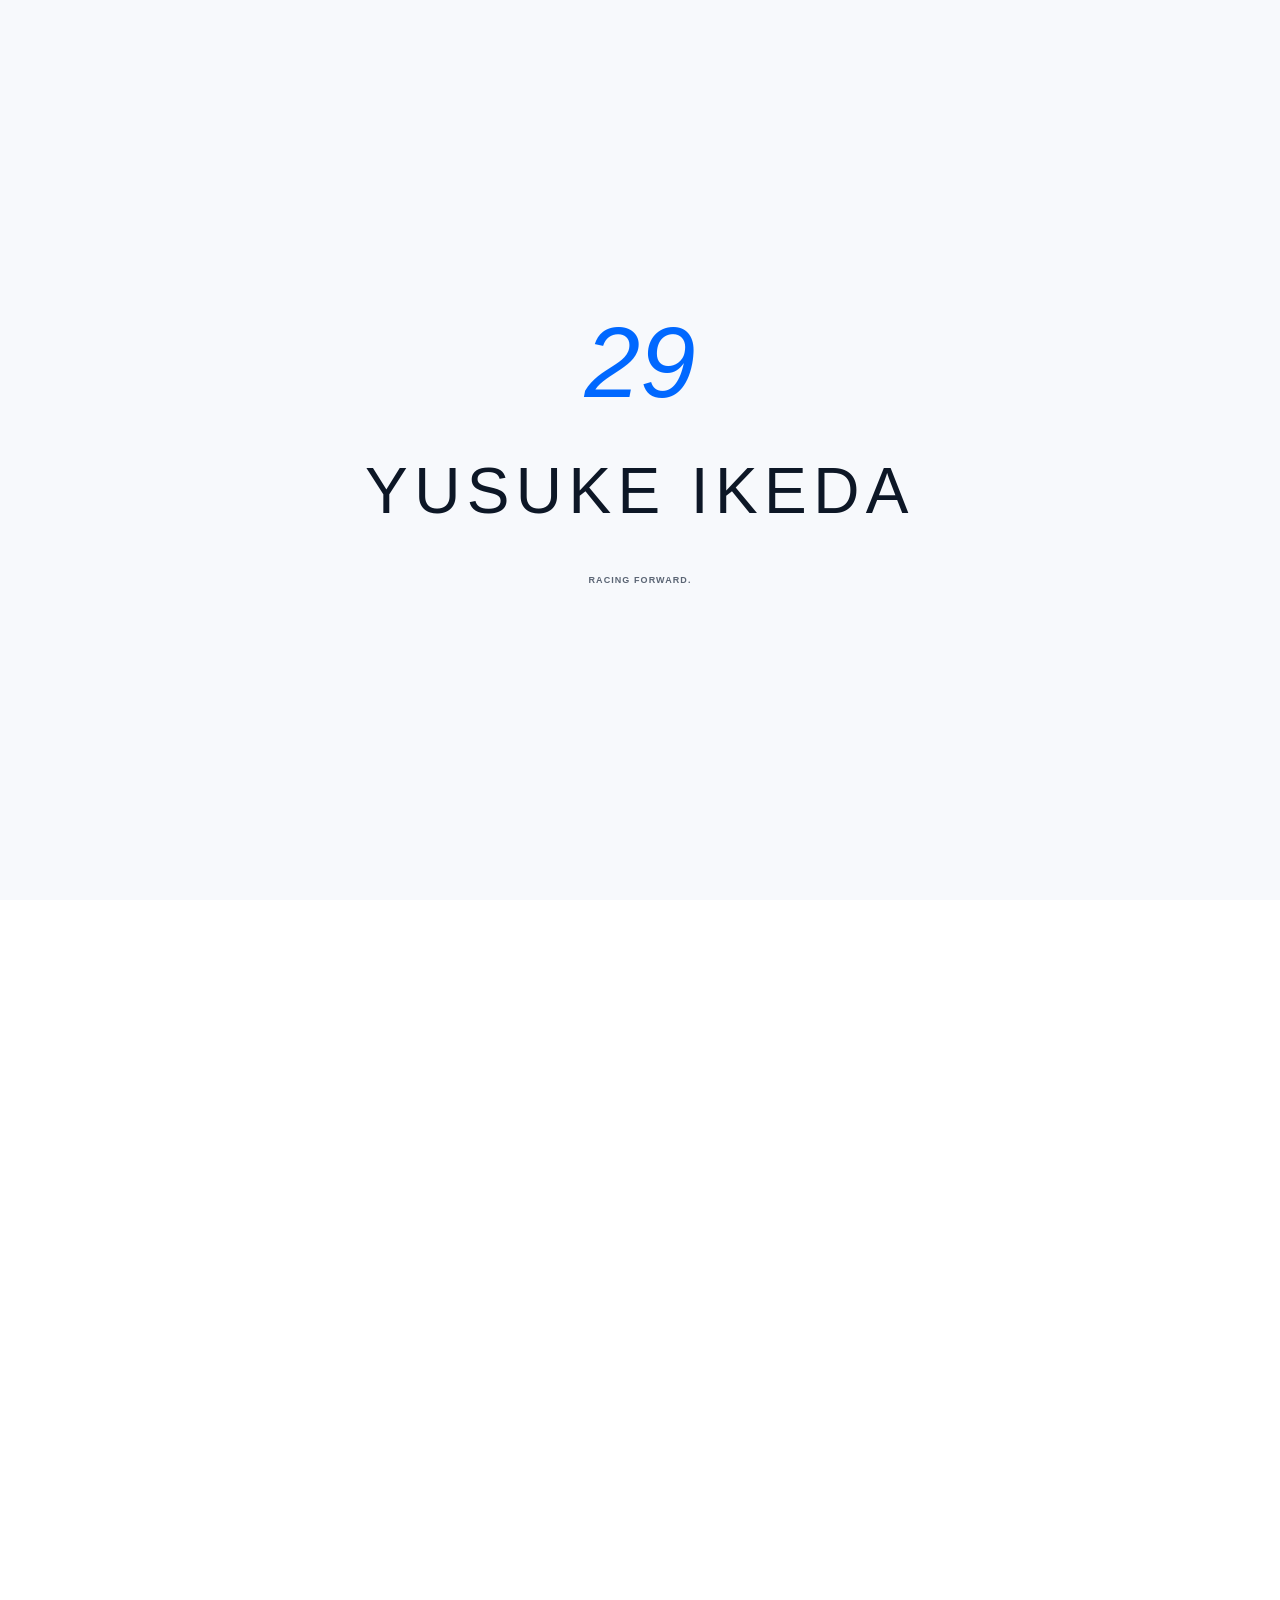
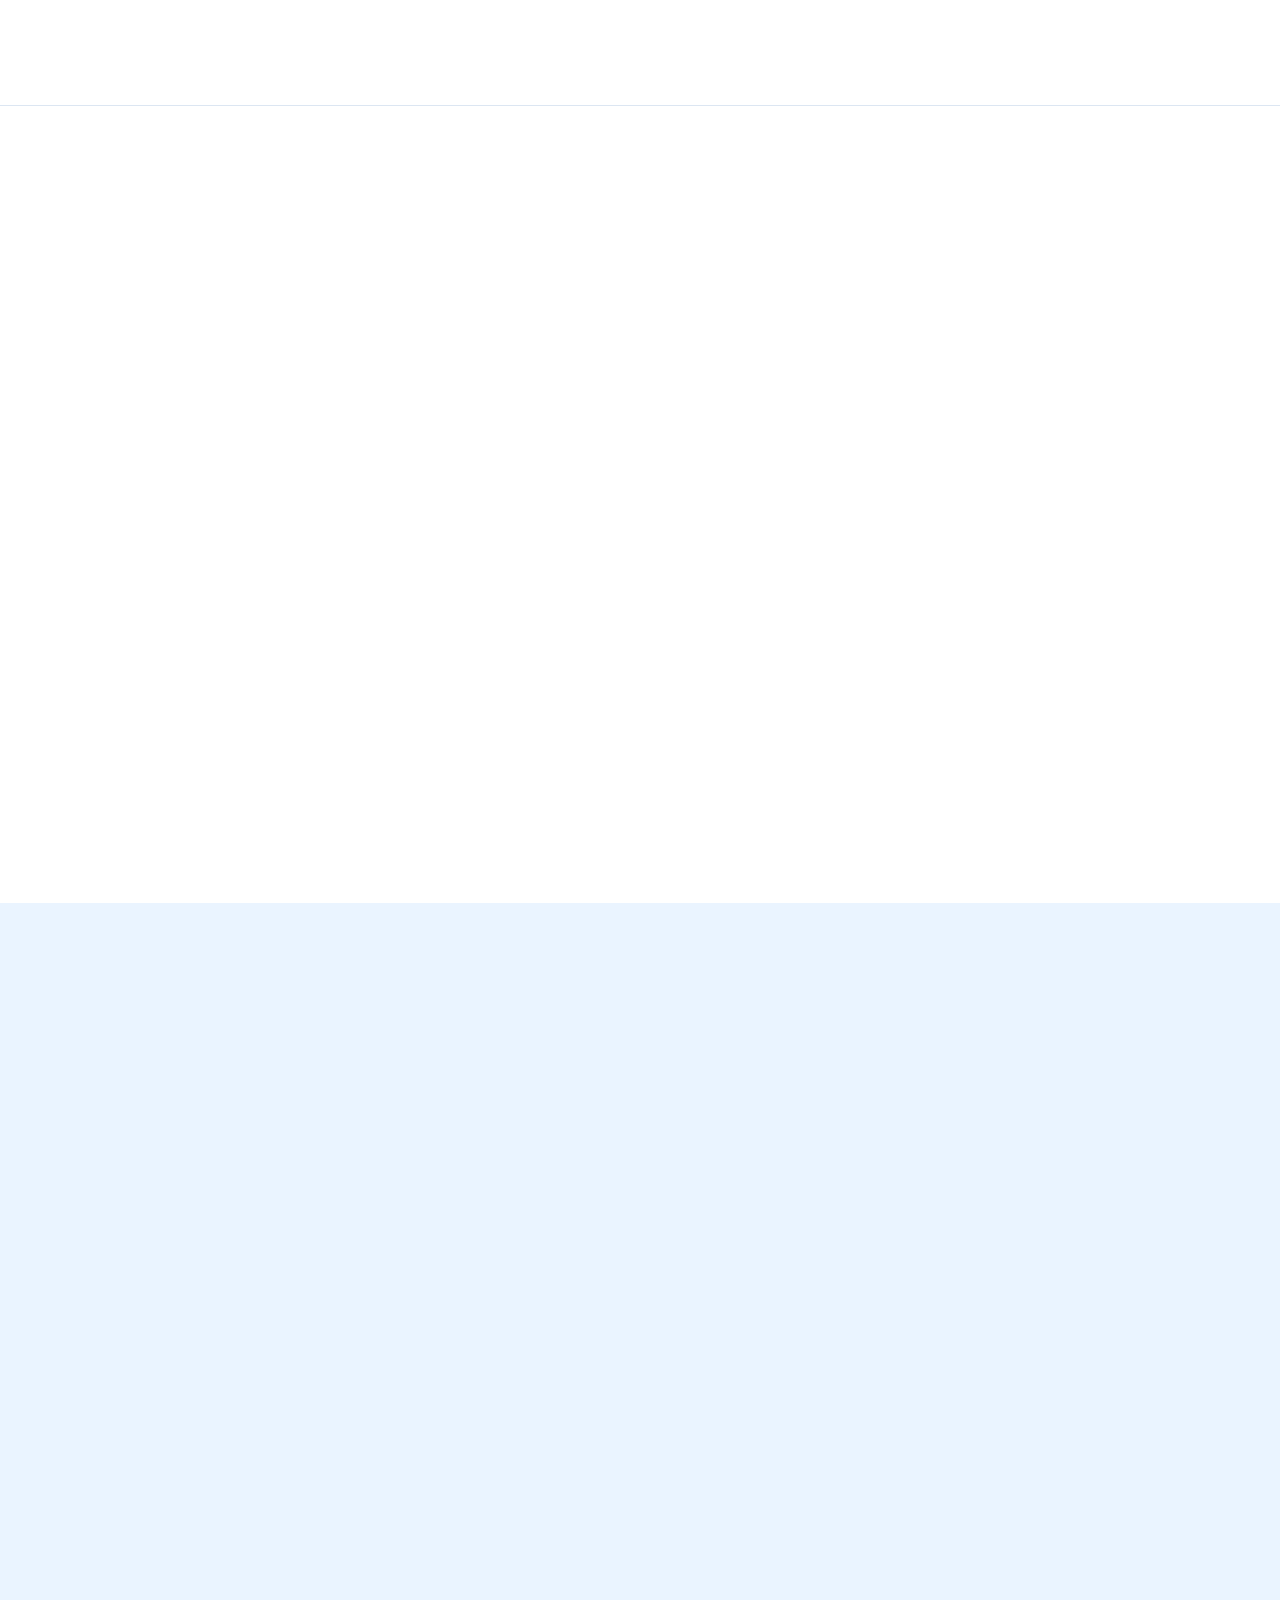
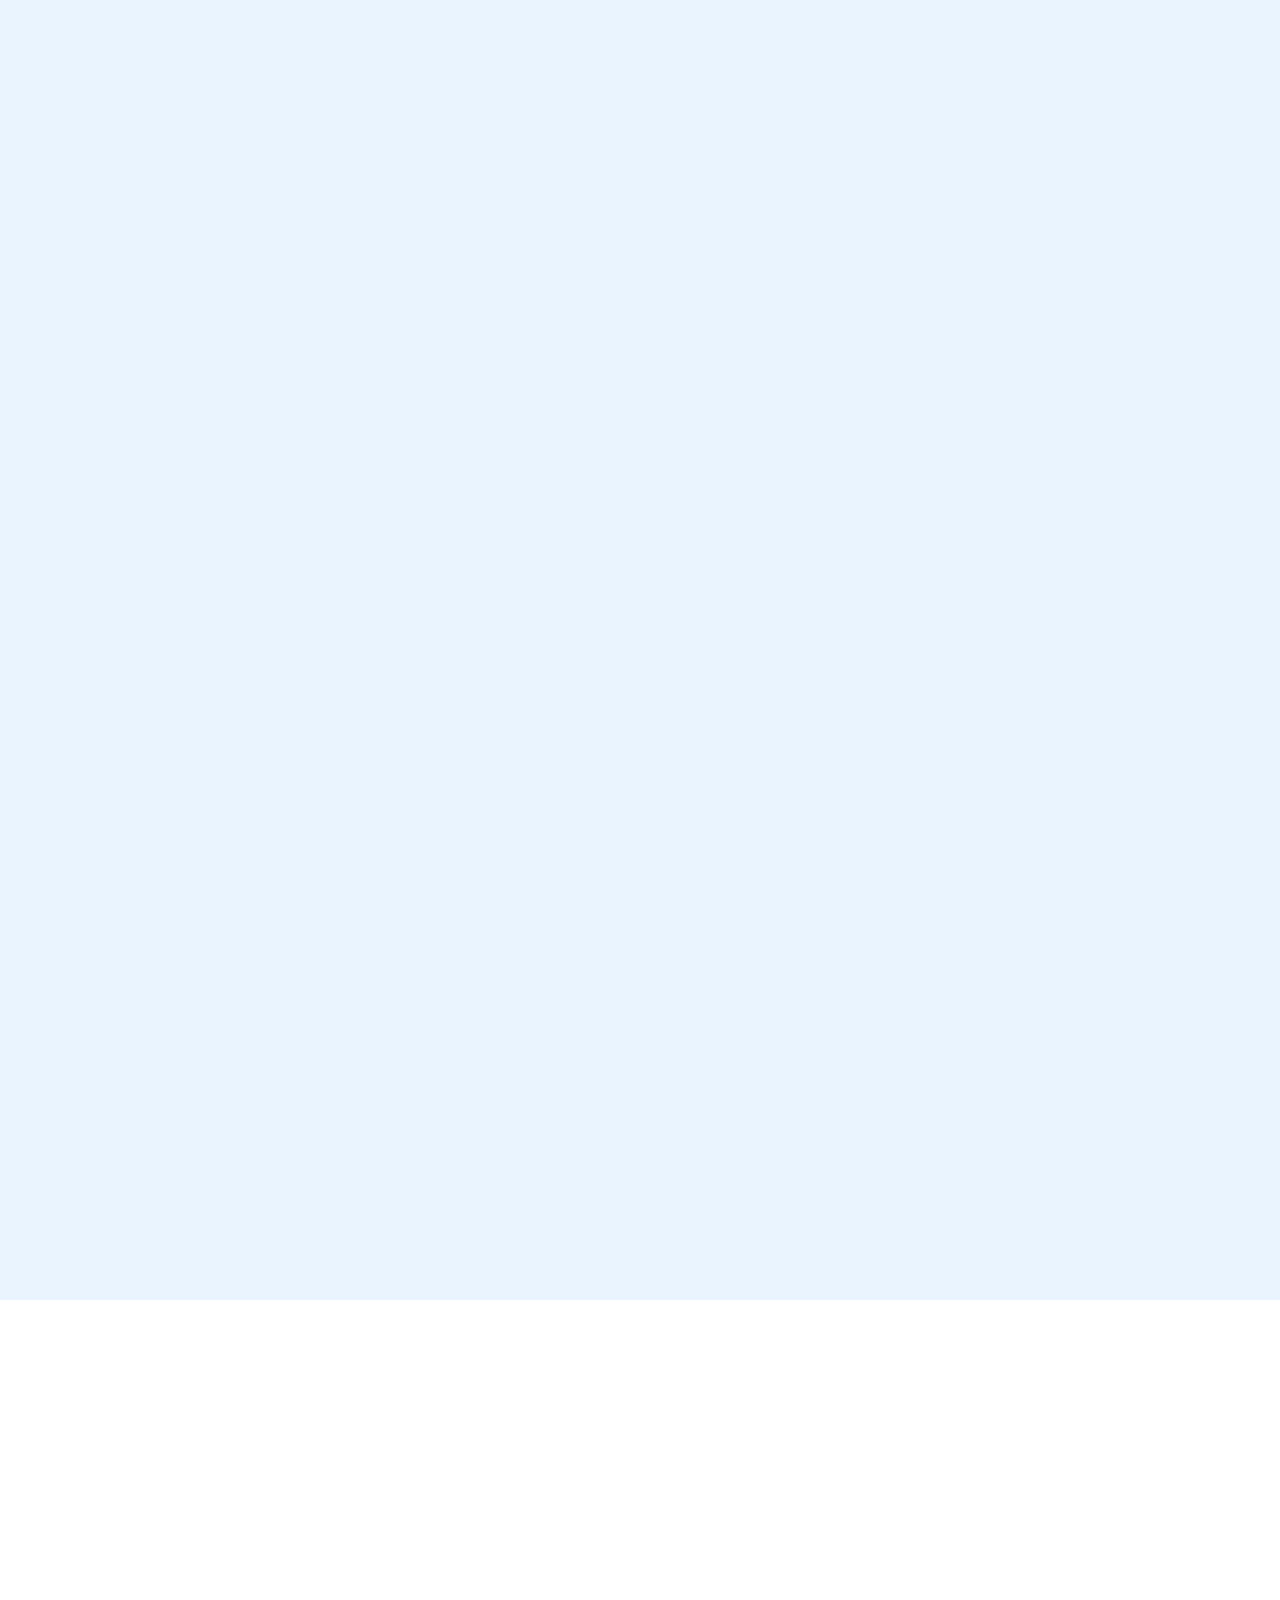
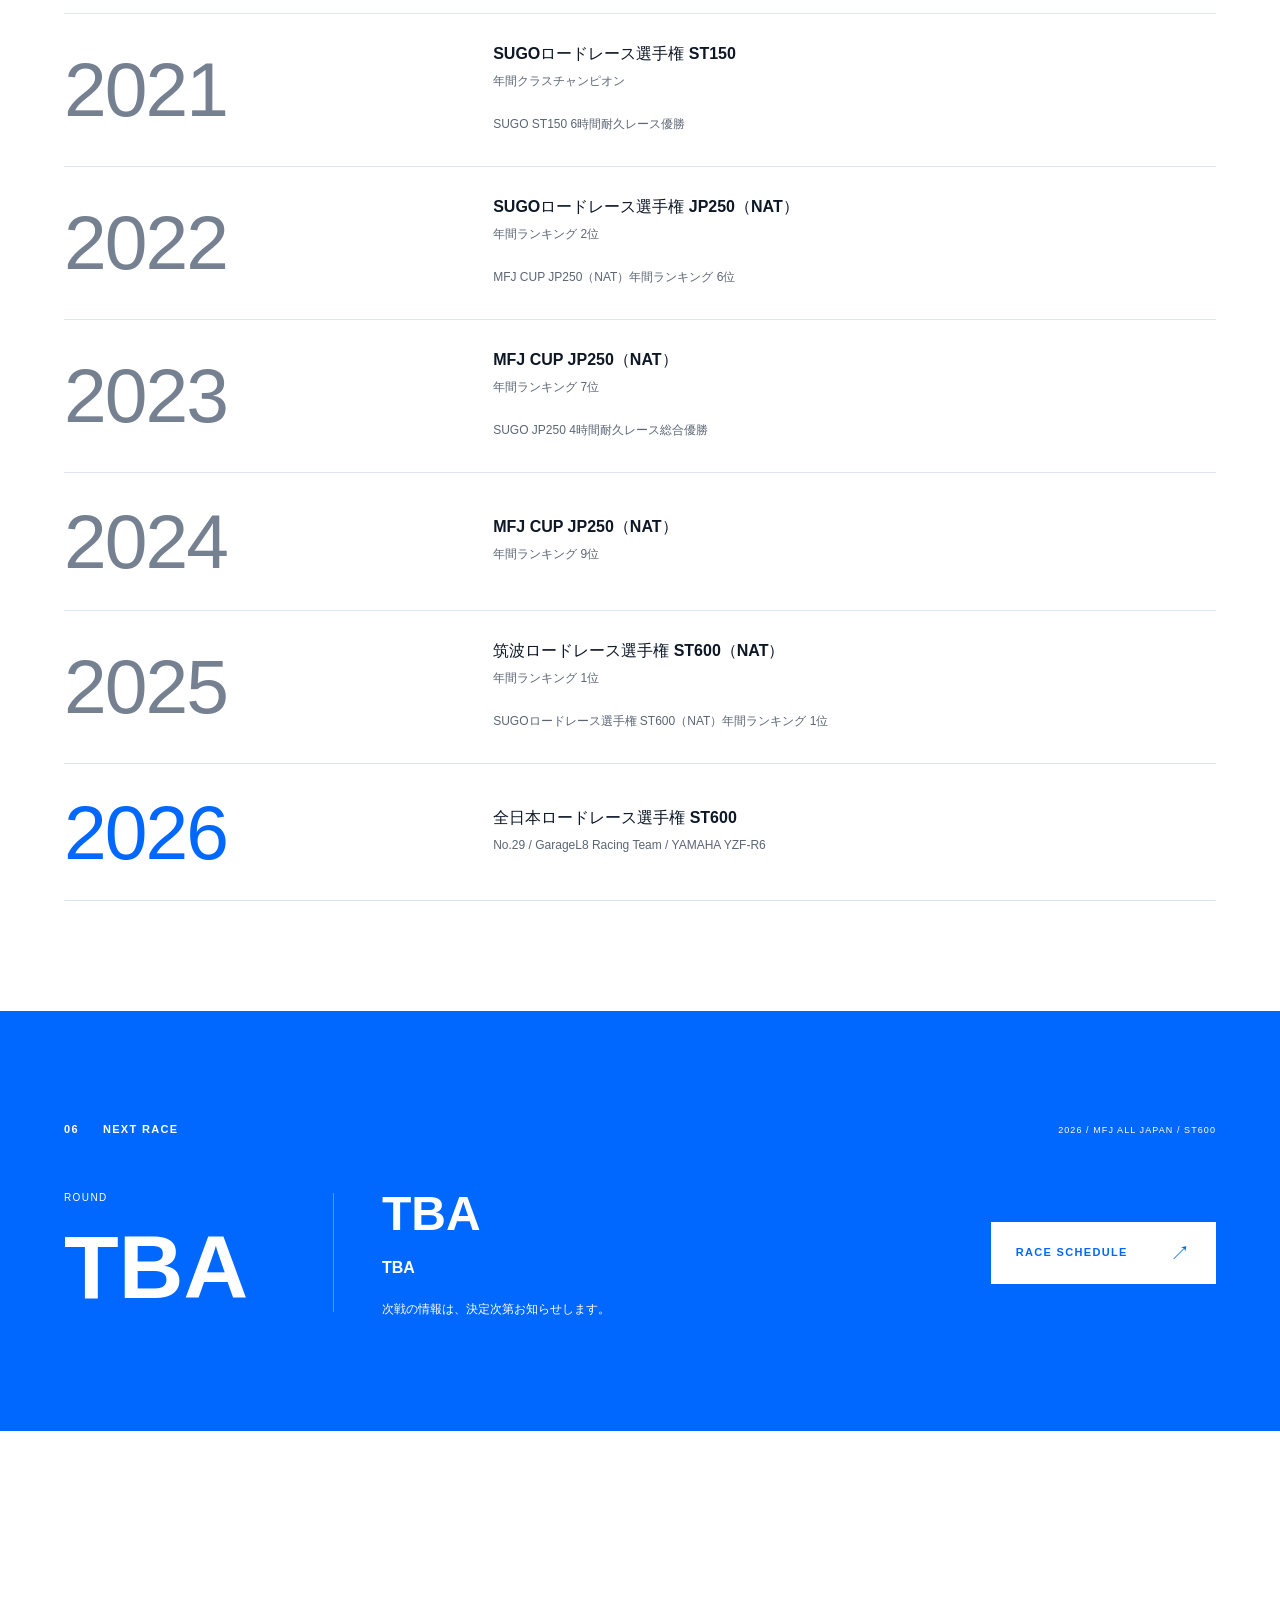
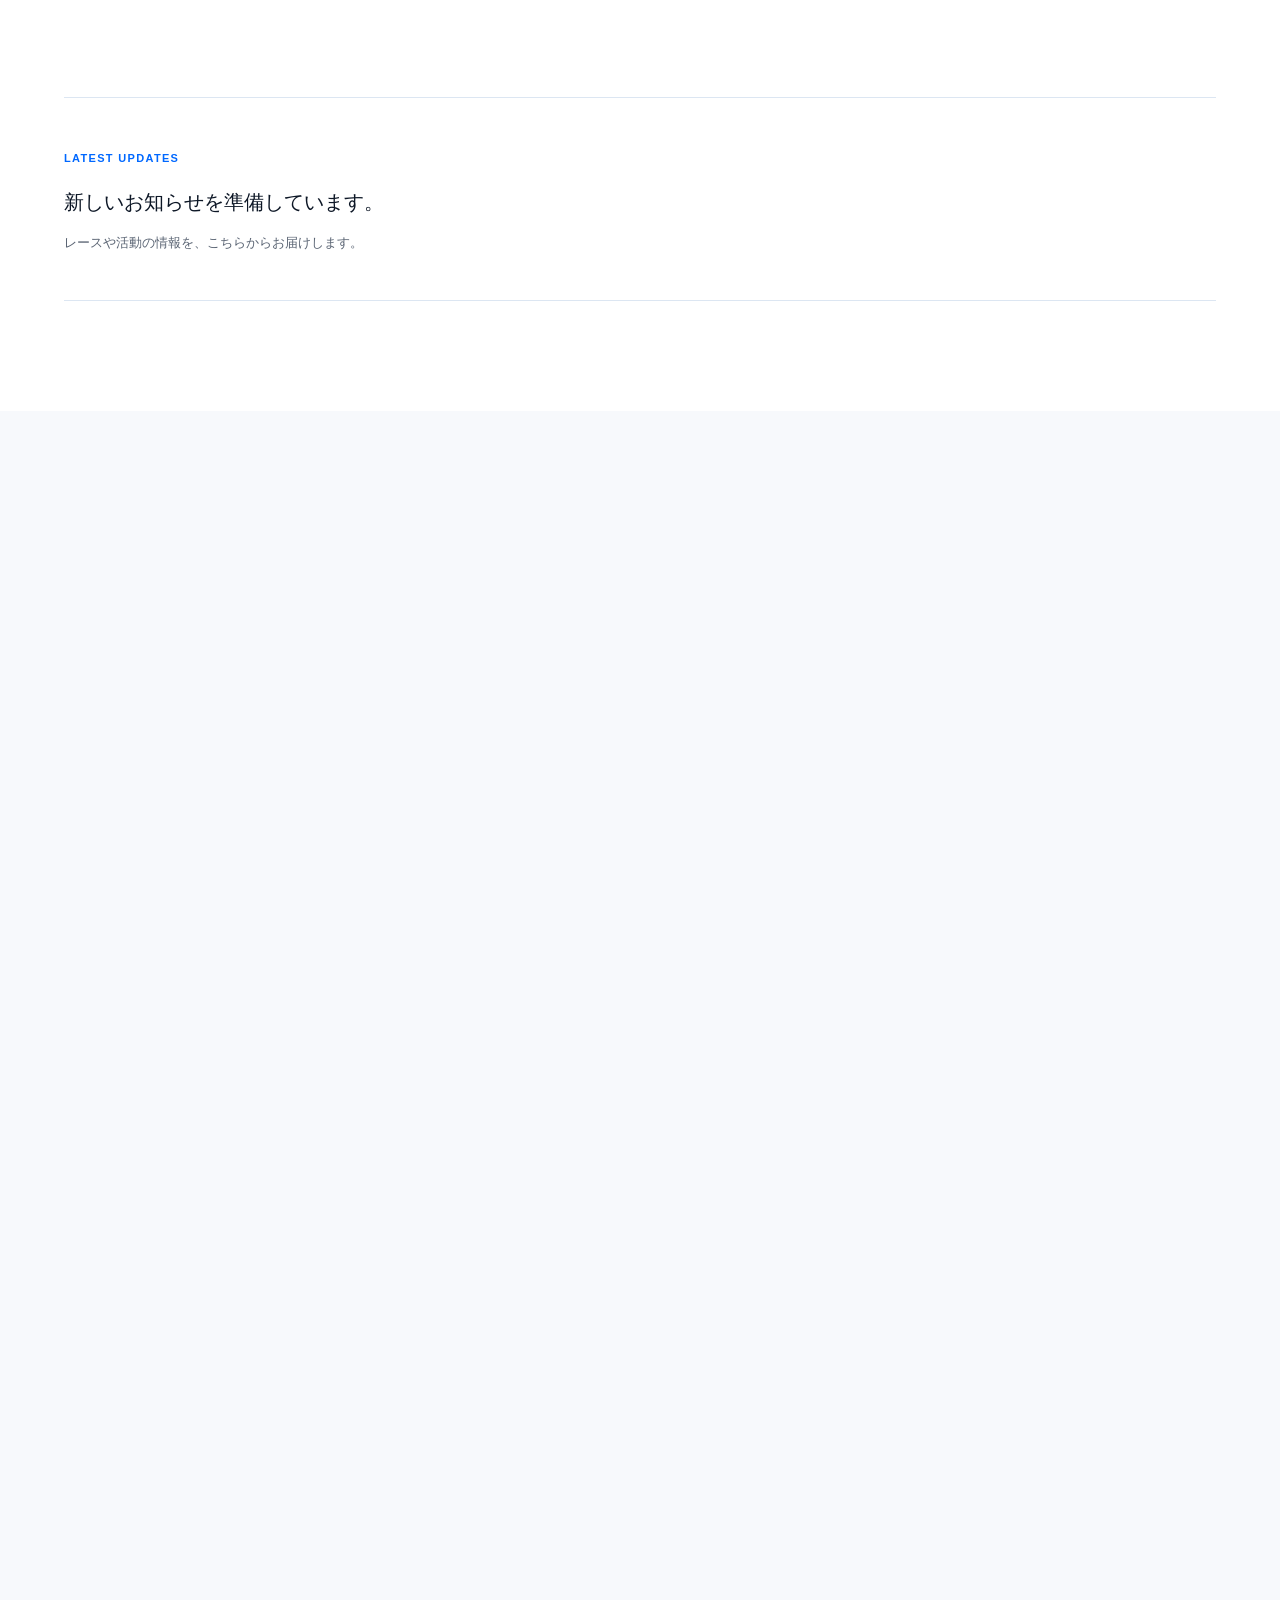
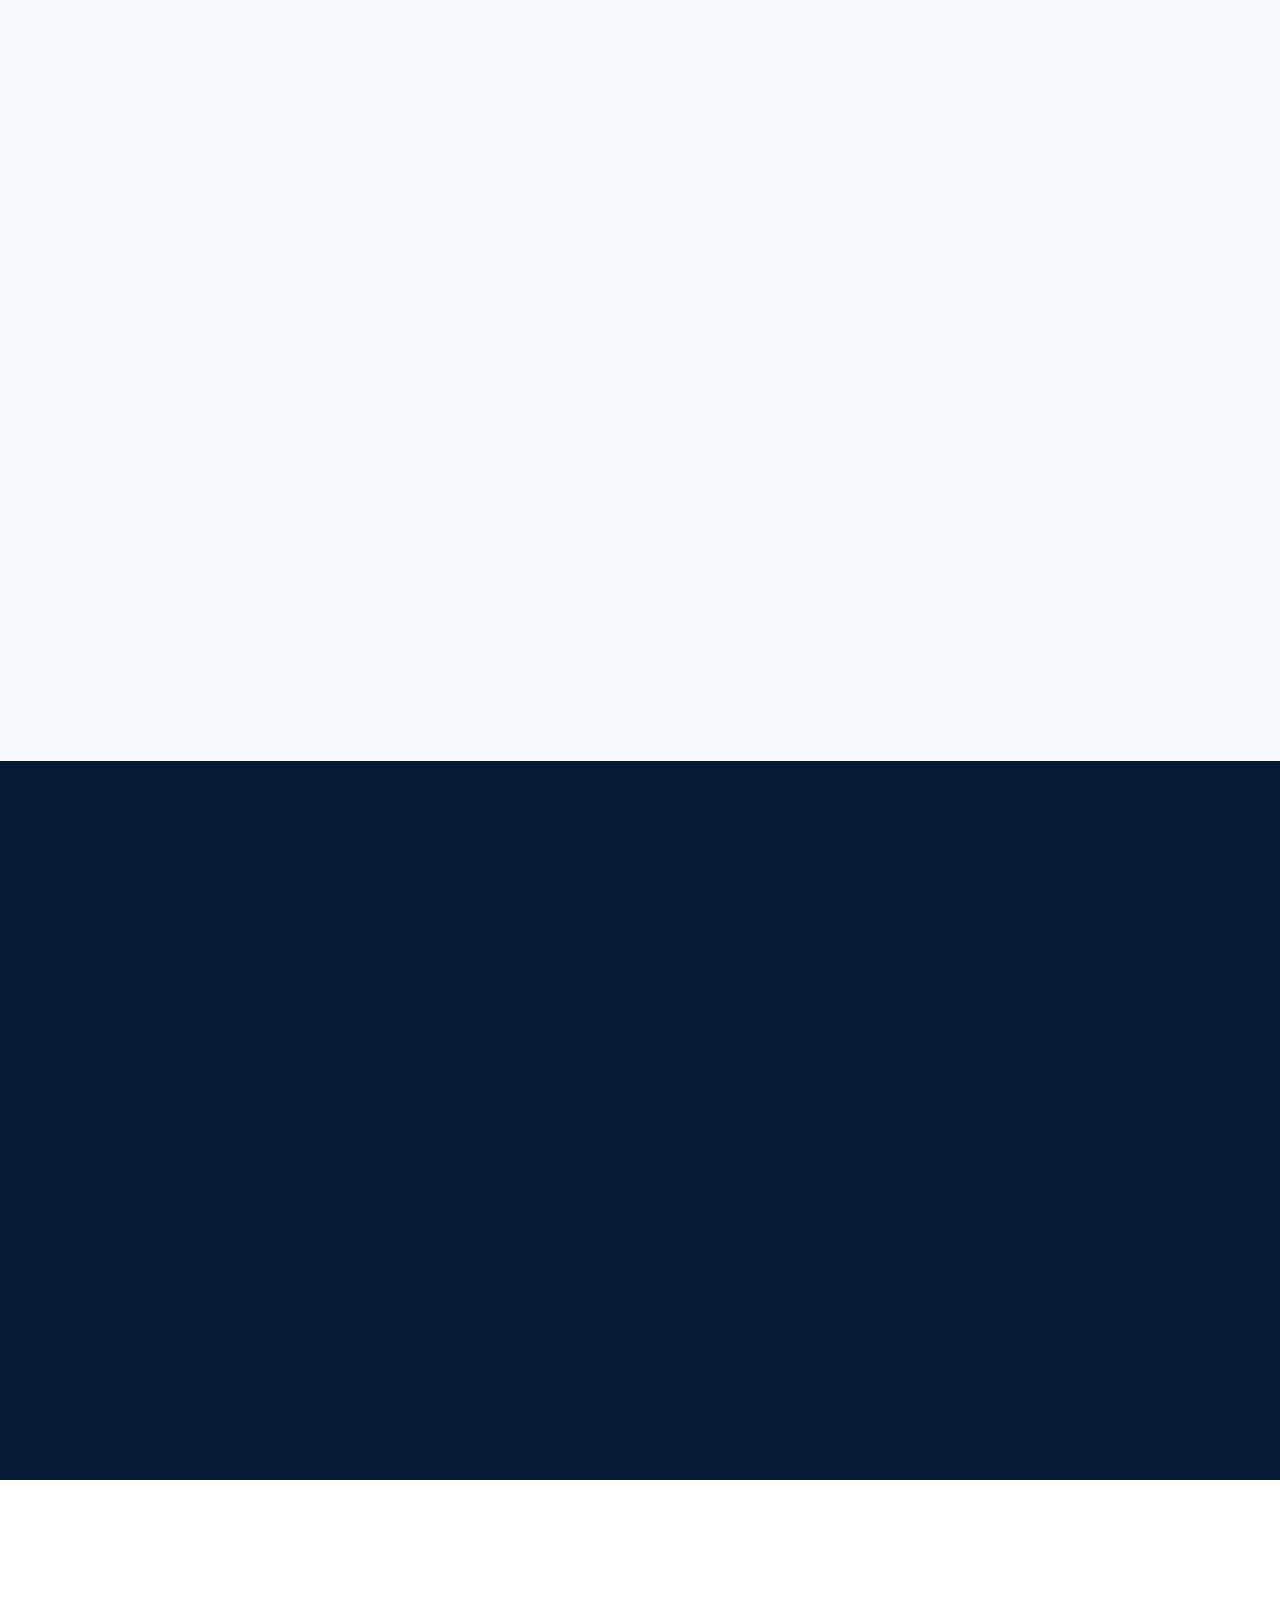
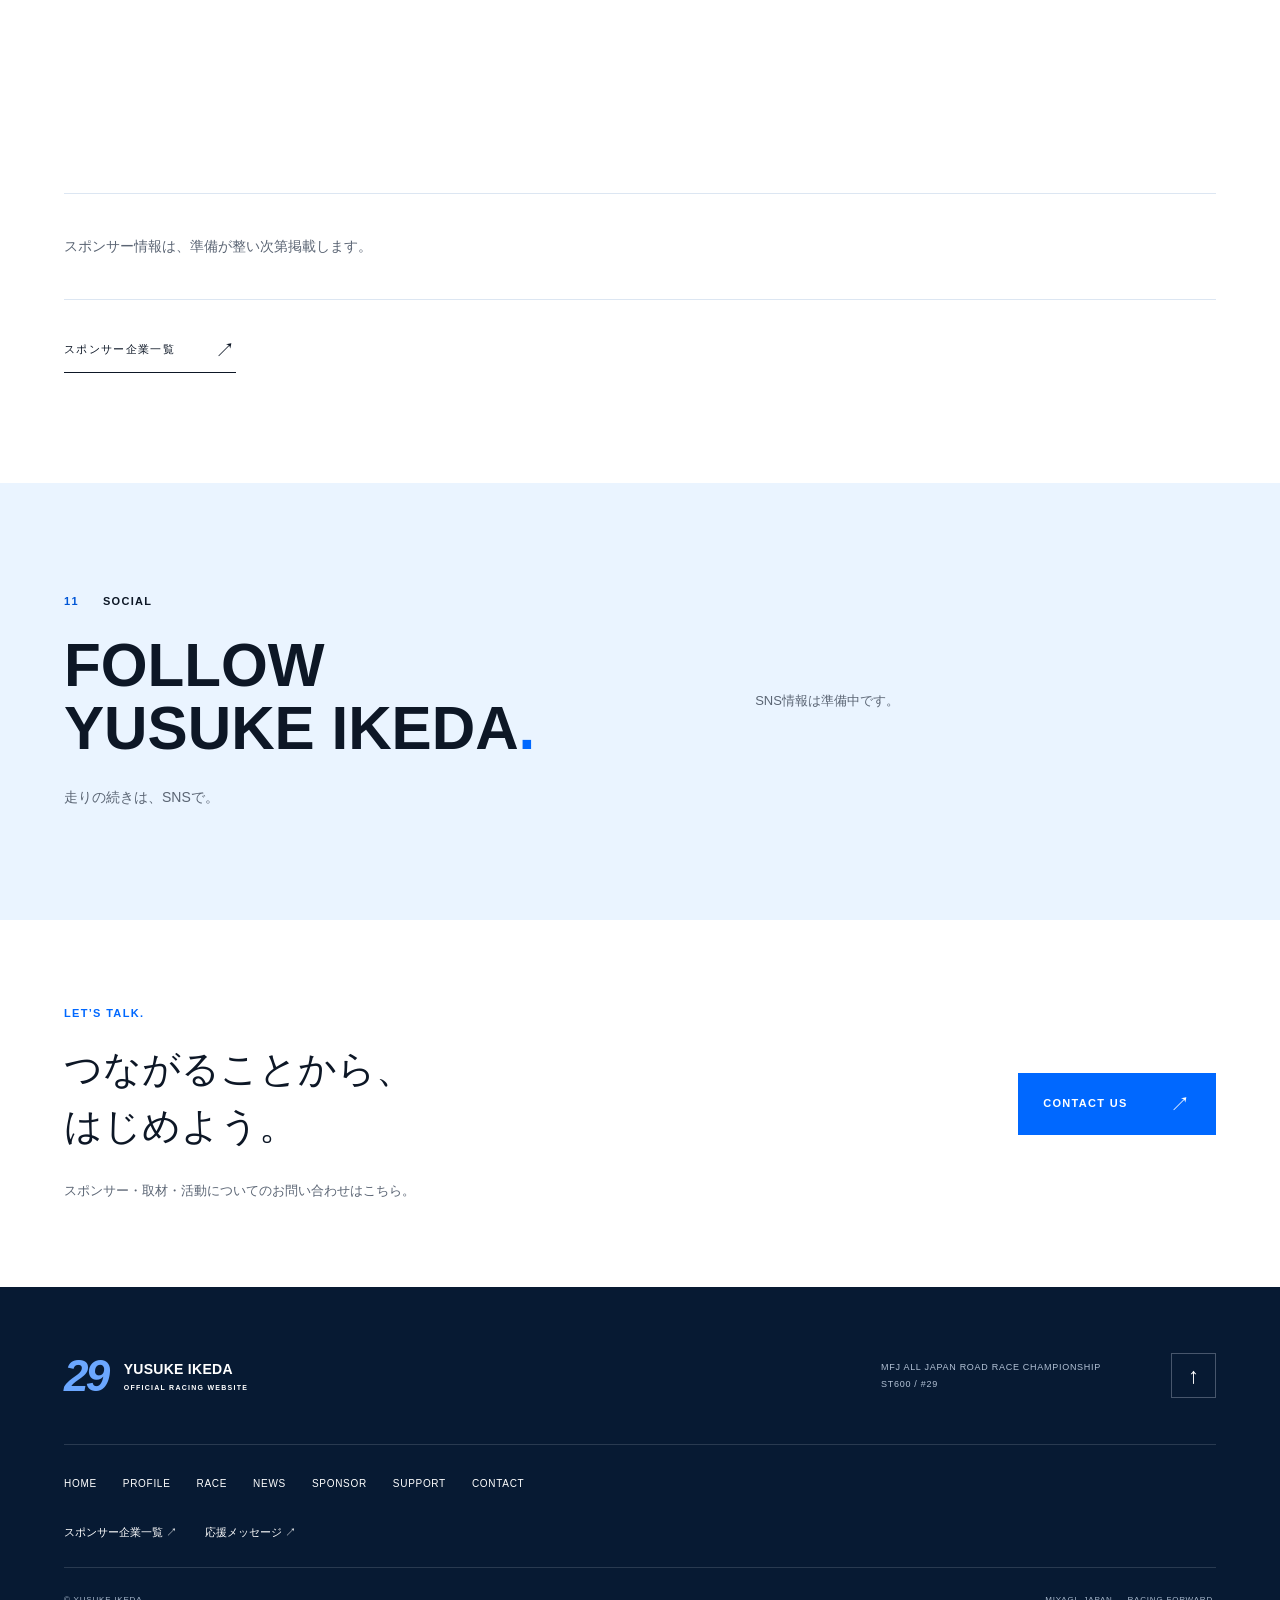
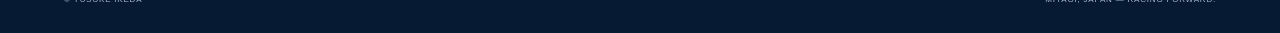
==== index.html @ 2780ac50 "Synchronize social profile links and refine typography" ====
<!doctype html>
<html lang="ja">
  <head>
    <meta charset="utf-8" />
    <meta name="viewport" content="width=device-width, initial-scale=1" />
    <meta
      http-equiv="Content-Security-Policy"
      content="default-src 'self'; script-src 'self' https://www.googletagmanager.com 'sha256-vFQVl+MAL6ysAkpPp2+XtzfbIoEyRq8qyvK6hTO3eoA='; style-src 'self'; img-src 'self' data: https://www.google-analytics.com https://region1.google-analytics.com; connect-src 'self' https://www.google-analytics.com https://region1.google-analytics.com https://analytics.google.com; frame-src https://docs.google.com; object-src 'none'; base-uri 'none'; form-action https://docs.google.com"
    />
    <meta name="referrer" content="strict-origin-when-cross-origin" />
    <title>池田優介 | 全日本ロードレース ST600 Official Website</title>
    <meta
      name="description"
      content="宮城県角田市出身、全日本ロードレース選手権ST600に参戦する池田優介の公式Webサイト。プロフィール、レース情報、戦績、ニュース、スポンサー・支援情報を掲載。"
    />

    <link
      rel="canonical"
      href="https://yusukeracing.github.io/yusuke-official-website/"
    />
    <meta property="og:type" content="website" />
    <meta property="og:locale" content="ja_JP" />
    <meta property="og:site_name" content="YUSUKE IKEDA" />
    <meta
      property="og:title"
      content="池田優介 | 全日本ロードレース ST600 Official Website"
    />
    <meta
      property="og:description"
      content="宮城県角田市出身、全日本ロードレース選手権ST600に参戦する池田優介の公式Webサイト。プロフィール、レース情報、戦績、ニュース、スポンサー・支援情報を掲載。"
    />
    <meta
      property="og:url"
      content="https://yusukeracing.github.io/yusuke-official-website/"
    />
    <meta
      property="og:image"
      content="https://yusukeracing.github.io/yusuke-official-website/assets/images/xxx-ogp.png"
    />
    <meta name="twitter:card" content="summary_large_image" />
    <link rel="icon" href="assets/icons/favicon.svg" type="image/svg+xml" />
    <meta name="theme-color" content="#0068FF" />
    <link rel="stylesheet" href="assets/css/style.css?v=20261029-social-type-1" />
    <link rel="stylesheet" href="assets/css/responsive.css?v=20261029-social-type-1" />
    <script type="application/ld+json">
      {
        "@context": "https://schema.org",
        "@graph": [
          {
            "@type": "Person",
            "name": "池田優介",
            "alternateName": "YUSUKE IKEDA",
            "birthDate": "2004-10-26",
            "homeLocation": { "@type": "Place", "name": "宮城県角田市" },
            "memberOf": {
              "@type": "SportsOrganization",
              "name": "GarageL8 Racing Team"
            }
          },
          {
            "@type": "WebSite",
            "name": "YUSUKE IKEDA Official Racing Website",
            "inLanguage": "ja"
          }
        ]
      }
    </script>
    <script src="assets/js/main.js?v=20261029-social-type-1" defer></script>
    <script src="assets/js/animation.js?v=20261029-social-type-1" defer></script>
    <script src="assets/js/social-links.js?v=20261029-social-type-1" defer></script>
    <script src="assets/js/data-loader.js?v=20261029-social-type-1" defer></script>
  </head>
  <body id="top" data-page="index">
    <a class="skip-link" href="#main">本文へスキップ</a>
    <div id="intro" class="intro" hidden aria-hidden="true">
      <span class="intro-number">29</span
      ><span class="intro-name">YUSUKE IKEDA</span
      ><span class="tiny-caps">RACING FORWARD.</span>
    </div>
    <div id="header-sentinel" aria-hidden="true"></div>
    <header id="site-header" class="site-header">
      <div class="header-inner">
        <a href="index.html" class="brand"
          ><span class="brand-number" aria-hidden="true">29</span
          ><span>YUSUKE IKEDA<small>OFFICIAL RACING WEBSITE</small></span></a
        >
        <nav
          id="primary-navigation"
          class="primary-navigation"
          aria-label="メインナビゲーション"
        >
          <a href="index.html" aria-current="page">HOME</a
          ><a href="profile.html">PROFILE</a><a href="race.html">RACE</a
          ><a href="news.html">NEWS</a><a href="sponsor.html">SPONSOR</a
          ><a href="support.html">SUPPORT</a><a href="contact.html">CONTACT</a>
        </nav>
        <div class="header-socials" data-socials="icons"></div>
        <button
          class="menu-toggle"
          type="button"
          aria-controls="primary-navigation"
          aria-expanded="false"
          aria-label="MENU メニューを開く"
        >
          <span></span><span></span><b>MENU</b>
        </button>
      </div>
    </header>
    <main id="main">
      <section class="hero" aria-labelledby="hero-title">
        <div class="hero-photo">
          <!-- PHOTO SLOT : yusuke.hero_01.jpg -->
          <figure
            class="photo-slot hero-frame"
            data-photo="assets/images/yusuke.hero_01.jpg"
            data-photo-bind="site.heroImage"
          >
            <picture
              ><img
                src="assets/images/yusuke.hero_01.jpg"
                width="1566"
                height="1044"
                fetchpriority="high"
                decoding="async"
                alt="コーナーを走行する池田優介とゼッケン29のマシン"
                data-photo-image
            /></picture>
            <span class="photo-mark" aria-hidden="true">+</span
            ><span class="photo-label">xxx <span>xxx-hero-01</span></span>
          </figure>
          <span class="hero-watermark" aria-hidden="true">29</span
          ><span class="hero-photo-note tiny-caps"
            >RIDER No.29 / 2026 SEASON</span
          >
        </div>
        <div class="hero-content wrap">
          <p class="eyebrow hero-kicker">
            MFJ ALL JAPAN<br />ROAD RACE CHAMPIONSHIP
          </p>
          <h1 id="hero-title">
            YUSUKE<br /><span>IKEDA</span><span class="hero-dot">.</span>
          </h1>
          <div class="hero-bottom">
            <div>
              <p class="hero-tagline" data-bind="site.tagline">速さの先へ。</p>
              <p class="hero-team">
                <span data-bind="site.team">GarageL8 Racing Team</span
                ><br /><span data-bind="site.machine">YAMAHA YZF-R6</span>
              </p>
            </div>
            <div class="hero-actions">
              <a class="button button-blue" href="profile.html"
                >VIEW PROFILE<span aria-hidden="true">↗</span></a
              ><a class="text-link" href="race.html"
                >RACE<span aria-hidden="true">↗</span></a
              ><a
                class="text-link"
                href="support.html"
                data-track="support_click"
                >SUPPORT<span aria-hidden="true">↗</span></a
              >
            </div>
          </div>
        </div>
        <div class="hero-foot">
          <span>ST600 <i>/</i> #<b data-bind="site.number">29</b></span
          ><a href="#season"
            >SCROLL TO EXPLORE <span aria-hidden="true">↓</span></a
          ><span>MIYAGI, JAPAN</span>
        </div>
      </section>
      <section class="season-section wrap section-space" id="season">
        <div class="section-heading reveal">
          <div>
            <p class="eyebrow"><span>01</span> CURRENT SEASON</p>
            <h2>THE 2026 SEASON.</h2>
          </div>
        </div>
        <div class="season-grid">
          <div class="season-data reveal-left">
            <span class="season-year" data-bind="site.season">2026</span>
            <div class="season-class">
              <strong data-bind="site.category">ST600</strong
              ><span>#<b data-bind="site.number">29</b></span>
            </div>
            <p class="tiny-caps">MFJ ALL JAPAN ROAD RACE CHAMPIONSHIP</p>
            <dl class="technical">
              <div>
                <dt>TEAM</dt>
                <dd data-bind="site.team">GarageL8 Racing Team</dd>
              </div>
              <div>
                <dt>MACHINE</dt>
                <dd data-bind="site.machine">YAMAHA YZF-R6</dd>
              </div>
            </dl>
          </div>
          <!-- PHOTO SLOT : yusuke.hero_02.jpg -->
          <figure
            class="photo-slot season-photo reveal-image"
            data-photo="assets/images/yusuke.hero_02.jpg"
            data-photo-bind="site.photos.currentRace"
          >
            <picture
              ><img
                src="assets/images/yusuke.hero_02.jpg"
                width="1566"
                height="1044"
                loading="lazy"
                decoding="async"
                alt="走行中に手を上げる池田優介"
                data-photo-image
            /></picture>
            <span class="photo-mark" aria-hidden="true">+</span
            ><span class="photo-label">xxx <span>xxx-race-current</span></span>
            <figcaption>2026 / ST600 / No.29</figcaption>
          </figure>
        </div>
      </section>
      <section class="who-section section-space wrap">
        <div class="who-grid">
          <!-- PHOTO SLOT : yusuke.hero_03.jpg -->
          <figure
            class="photo-slot portrait reveal-image"
            data-photo="assets/images/yusuke.hero_03.jpg"
            data-photo-bind="profile.portraitImage"
          >
            <picture
              ><img
                src="assets/images/yusuke.hero_03.jpg"
                width="1044"
                height="1566"
                loading="lazy"
                decoding="async"
                alt="ヘルメットを持ちレーシングスーツ姿で立つ池田優介"
                data-photo-image
            /></picture>
            <span class="photo-mark" aria-hidden="true">+</span
            ><span class="photo-label">xxx <span>xxx-profile-01</span></span>
            <figcaption>YUSUKE IKEDA / MIYAGI, JAPAN</figcaption>
          </figure>
          <div class="who-copy reveal-right">
            <p class="eyebrow"><span>02</span> WHO IS YUSUKE IKEDA?</p>
            <h2>池田優介は、<br />どんなライダーなのか。</h2>
            <p class="lead" data-bind="profile.intro">
              宮城県角田市出身のロードレーサー。2026年、GarageL8 Racing
              Teamから全日本ロードレース選手権 ST600に参戦。YAMAHA
              YZF-R6とともに、全日本のサーキットを走る。
            </p>
            <div class="rider-sign">
              <strong>池田 優介</strong
              ><span data-bind="profile.nameEn">YUSUKE IKEDA</span>
            </div>
            <a class="text-link" href="profile.html"
              >VIEW PROFILE<span aria-hidden="true">↗</span></a
            >
          </div>
        </div>
      </section>
      <section class="story-section section-space">
        <div class="wrap">
          <div class="section-heading reveal">
            <div>
              <p class="eyebrow"><span>03</span> PHOTO STORY</p>
              <h2>BEYOND THE HELMET.</h2>
              <p class="section-description">
                サーキットで見せる表情。そのそばにある日常。
              </p>
            </div>
          </div>
          <div class="stories" data-stories>
            <article class="story-row">
              <!-- PHOTO SLOT : yusuke.hero_04.jpg -->
              <figure
                class="photo-slot reveal-image"
                data-photo="assets/images/yusuke.hero_04.jpg"
              >
                <picture
                  ><img
                    src="assets/images/yusuke.hero_04.jpg"
                    width="1080"
                    height="720"
                    loading="lazy"
                    decoding="async"
                    alt="コーナーを走行する池田優介のゼッケン29のマシン"
                    data-photo-image
                /></picture>
                <span class="photo-mark" aria-hidden="true">+</span
                ><span class="photo-label">xxx <span>xxx-story-01</span></span>
              </figure>
              <div class="story-copy reveal-right">
                <span class="story-number">01 / MIYAGI</span>
                <h3>宮城から、全日本へ。</h3>
                <p>
                  宮城県角田市出身。全日本ロードレース選手権
                  ST600を舞台に走る、池田優介。
                </p>
              </div>
            </article>
            <article class="story-row">
              <!-- PHOTO SLOT : xxx-story-02 -->
              <figure
                class="photo-slot reveal-image"
                data-photo="assets/images/yusuke.hero_05.jpg"
              >
                <picture
                  ><img
                    src="assets/images/yusuke.hero_05.jpg"
                    width="1600"
                    height="1067"
                    loading="lazy"
                    decoding="async"
                    alt="xxx"
                    data-photo-image
                /></picture>
                <span class="photo-mark" aria-hidden="true">+</span
                ><span class="photo-label">xxx <span>xxx-story-02</span></span>
              </figure>
              <div class="story-copy reveal-left">
                <span class="story-number">02 / TEAM</span>
                <h3>ともに走る、<br />チームとマシン。</h3>
                <p>
                  GarageL8 Racing Team。YAMAHA
                  YZF-R6。2026年シーズンをともに戦う。
                </p>
              </div>
            </article>
            <article class="story-row">
              <!-- PHOTO SLOT : xxx-story-03 -->
              <figure
                class="photo-slot reveal-image"
                data-photo="assets/images/yusuke.hero_06.png"
              >
                <picture
                  ><img
                    src="assets/images/yusuke.hero_06.png"
                    width="1600"
                    height="1067"
                    loading="lazy"
                    decoding="async"
                    alt="xxx"
                    data-photo-image
                /></picture>
                <span class="photo-mark" aria-hidden="true">+</span
                ><span class="photo-label">xxx <span>xxx-story-03</span></span>
              </figure>
              <div class="story-copy reveal-right">
                <span class="story-number">03 / PADDOCK</span>
                <h3>サーキットの、<br />そのそばで。</h3>
                <p>xxx</p>
              </div>
            </article>
          </div>
        </div>
      </section>
      <section class="career-section section-space wrap">
        <div class="section-heading reveal">
          <div>
            <p class="eyebrow"><span>04</span> CAREER / RACING HISTORY</p>
            <h2>THE ROAD SO FAR.</h2>
            <p class="section-description">これまでの歩みと、現在地。</p>
          </div>
          <a class="text-link" href="race.html#career"
            >ALL RESULTS<span aria-hidden="true">↗</span></a
          >
        </div>
        <ol class="career-list" data-career>
          <li>
            <span class="career-year">2021</span>
            <div>
              <h3>SUGOロードレース選手権 ST150</h3>
              <p>年間クラスチャンピオン

SUGO ST150 6時間耐久レース
優勝</p>
            </div>
          </li>
          <li>
            <span class="career-year">2022</span>
            <div>
              <h3>SUGOロードレース選手権 JP250（NAT）</h3>
              <p>年間ランキング 2位

MFJ CUP JP250（NAT）
年間ランキング 6位</p>
            </div>
          </li>
          <li>
            <span class="career-year">2023</span>
            <div>
              <h3>MFJ CUP JP250（NAT）</h3>
              <p>年間ランキング 7位

SUGO JP250 4時間耐久レース
総合優勝</p>
            </div>
          </li>
          <li>
            <span class="career-year">2024</span>
            <div>
              <h3>MFJ CUP JP250（NAT）</h3>
              <p>年間ランキング 9位</p>
            </div>
          </li>
          <li>
            <span class="career-year">2025</span>
            <div>
              <h3>筑波ロードレース選手権 ST600（NAT）</h3>
              <p>年間ランキング 1位

SUGOロードレース選手権 ST600（NAT）
年間ランキング 1位</p>
            </div>
          </li>
          <li>
            <span class="career-year">2026</span>
            <div>
              <h3>全日本ロードレース選手権 ST600</h3>
              <p>No.29 / GarageL8 Racing Team / YAMAHA YZF-R6</p>
            </div>
          </li>
        </ol>
      </section>
      <section class="next-race section-space">
        <div class="wrap">
          <div class="next-race-top">
            <p class="eyebrow"><span>06</span> NEXT RACE</p>
            <p class="tiny-caps">2026 / MFJ ALL JAPAN / ST600</p>
          </div>
          <div class="next-race-grid">
            <div class="next-race-round">
              <span>ROUND</span><strong data-next="round">TBA</strong>
            </div>
            <div>
              <h2 data-next="circuit">TBA</h2>
              <p class="next-date" data-next="date">TBA</p>
              <p data-next-pending>次戦の情報は、決定次第お知らせします。</p>
            </div>
            <a class="button button-white" href="race.html"
              >RACE SCHEDULE<span aria-hidden="true">↗</span></a
            >
          </div>
        </div>
      </section>
      <section class="section-space wrap" id="news">
        <div class="section-heading reveal">
          <div>
            <p class="eyebrow"><span>07</span> NEWS</p>
            <h2>LATEST NEWS.</h2>
          </div>
          <a class="text-link" href="news.html"
            >ALL NEWS<span aria-hidden="true">↗</span></a
          >
        </div>
        <div class="news-list" data-news-list data-limit="3">
          <div class="empty-state">
            <span class="tiny-caps">LATEST UPDATES</span>
            <p>新しいお知らせを準備しています。</p>
            <span>レースや活動の情報を、こちらからお届けします。</span>
          </div>
        </div>
      </section>
      <section class="gallery-section section-space" id="gallery">
        <div class="wrap">
          <div class="section-heading reveal">
            <div>
              <p class="eyebrow"><span>08</span> GALLERY</p>
              <h2>IN THE FRAME.</h2>
              <p class="section-description">レース、ピット、そして日常。</p>
            </div>
          </div>
          <div class="gallery-grid" data-gallery>
            <button
              type="button"
              class="gallery-item reveal-image"
              data-lightbox
              data-src="assets/images/xxx-gallery-01.webp"
              data-caption="xxx"
              aria-label="ギャラリー 1 を拡大"
            >
              <!-- PHOTO SLOT : xxx-gallery-01 -->
              <figure
                class="photo-slot"
                data-photo="assets/images/xxx-gallery-01.webp"
              >
                <picture
                  ><img
                    src="assets/images/xxx-placeholder.svg"
                    width="1600"
                    height="1067"
                    loading="lazy"
                    decoding="async"
                    alt="xxx"
                    data-photo-image
                /></picture>
                <span class="photo-mark" aria-hidden="true">+</span
                ><span class="photo-label"
                  >xxx <span>xxx-gallery-01</span></span
                >
              </figure>
              <span class="gallery-index"
                >01 <span aria-hidden="true">↗</span></span
              ></button
            ><button
              type="button"
              class="gallery-item reveal-image"
              data-lightbox
              data-src="assets/images/xxx-gallery-02.webp"
              data-caption="xxx"
              aria-label="ギャラリー 2 を拡大"
            >
              <!-- PHOTO SLOT : xxx-gallery-02 -->
              <figure
                class="photo-slot"
                data-photo="assets/images/xxx-gallery-02.webp"
              >
                <picture
                  ><img
                    src="assets/images/xxx-placeholder.svg"
                    width="1600"
                    height="1067"
                    loading="lazy"
                    decoding="async"
                    alt="xxx"
                    data-photo-image
                /></picture>
                <span class="photo-mark" aria-hidden="true">+</span
                ><span class="photo-label"
                  >xxx <span>xxx-gallery-02</span></span
                >
              </figure>
              <span class="gallery-index"
                >02 <span aria-hidden="true">↗</span></span
              ></button
            ><button
              type="button"
              class="gallery-item reveal-image"
              data-lightbox
              data-src="assets/images/xxx-gallery-03.webp"
              data-caption="xxx"
              aria-label="ギャラリー 3 を拡大"
            >
              <!-- PHOTO SLOT : xxx-gallery-03 -->
              <figure
                class="photo-slot"
                data-photo="assets/images/xxx-gallery-03.webp"
              >
                <picture
                  ><img
                    src="assets/images/xxx-placeholder.svg"
                    width="1600"
                    height="1067"
                    loading="lazy"
                    decoding="async"
                    alt="xxx"
                    data-photo-image
                /></picture>
                <span class="photo-mark" aria-hidden="true">+</span
                ><span class="photo-label"
                  >xxx <span>xxx-gallery-03</span></span
                >
              </figure>
              <span class="gallery-index"
                >03 <span aria-hidden="true">↗</span></span
              ></button
            ><button
              type="button"
              class="gallery-item reveal-image"
              data-lightbox
              data-src="assets/images/xxx-gallery-04.webp"
              data-caption="xxx"
              aria-label="ギャラリー 4 を拡大"
            >
              <!-- PHOTO SLOT : xxx-gallery-04 -->
              <figure
                class="photo-slot"
                data-photo="assets/images/xxx-gallery-04.webp"
              >
                <picture
                  ><img
                    src="assets/images/xxx-placeholder.svg"
                    width="1600"
                    height="1067"
                    loading="lazy"
                    decoding="async"
                    alt="xxx"
                    data-photo-image
                /></picture>
                <span class="photo-mark" aria-hidden="true">+</span
                ><span class="photo-label"
                  >xxx <span>xxx-gallery-04</span></span
                >
              </figure>
              <span class="gallery-index"
                >04 <span aria-hidden="true">↗</span></span
              ></button
            ><button
              type="button"
              class="gallery-item reveal-image"
              data-lightbox
              data-src="assets/images/xxx-gallery-05.webp"
              data-caption="xxx"
              aria-label="ギャラリー 5 を拡大"
            >
              <!-- PHOTO SLOT : xxx-gallery-05 -->
              <figure
                class="photo-slot"
                data-photo="assets/images/xxx-gallery-05.webp"
              >
                <picture
                  ><img
                    src="assets/images/xxx-placeholder.svg"
                    width="1600"
                    height="1067"
                    loading="lazy"
                    decoding="async"
                    alt="xxx"
                    data-photo-image
                /></picture>
                <span class="photo-mark" aria-hidden="true">+</span
                ><span class="photo-label"
                  >xxx <span>xxx-gallery-05</span></span
                >
              </figure>
              <span class="gallery-index"
                >05 <span aria-hidden="true">↗</span></span
              ></button
            ><button
              type="button"
              class="gallery-item reveal-image"
              data-lightbox
              data-src="assets/images/xxx-gallery-06.webp"
              data-caption="xxx"
              aria-label="ギャラリー 6 を拡大"
            >
              <!-- PHOTO SLOT : xxx-gallery-06 -->
              <figure
                class="photo-slot"
                data-photo="assets/images/xxx-gallery-06.webp"
              >
                <picture
                  ><img
                    src="assets/images/xxx-placeholder.svg"
                    width="1600"
                    height="1067"
                    loading="lazy"
                    decoding="async"
                    alt="xxx"
                    data-photo-image
                /></picture>
                <span class="photo-mark" aria-hidden="true">+</span
                ><span class="photo-label"
                  >xxx <span>xxx-gallery-06</span></span
                >
              </figure>
              <span class="gallery-index"
                >06 <span aria-hidden="true">↗</span></span
              ></button
            ><button
              type="button"
              class="gallery-item reveal-image"
              data-lightbox
              data-src="assets/images/xxx-gallery-07.webp"
              data-caption="xxx"
              aria-label="ギャラリー 7 を拡大"
            >
              <!-- PHOTO SLOT : xxx-gallery-07 -->
              <figure
                class="photo-slot"
                data-photo="assets/images/xxx-gallery-07.webp"
              >
                <picture
                  ><img
                    src="assets/images/xxx-placeholder.svg"
                    width="1600"
                    height="1067"
                    loading="lazy"
                    decoding="async"
                    alt="xxx"
                    data-photo-image
                /></picture>
                <span class="photo-mark" aria-hidden="true">+</span
                ><span class="photo-label"
                  >xxx <span>xxx-gallery-07</span></span
                >
              </figure>
              <span class="gallery-index"
                >07 <span aria-hidden="true">↗</span></span
              ></button
            ><button
              type="button"
              class="gallery-item reveal-image"
              data-lightbox
              data-src="assets/images/xxx-gallery-08.webp"
              data-caption="xxx"
              aria-label="ギャラリー 8 を拡大"
            >
              <!-- PHOTO SLOT : xxx-gallery-08 -->
              <figure
                class="photo-slot"
                data-photo="assets/images/xxx-gallery-08.webp"
              >
                <picture
                  ><img
                    src="assets/images/xxx-placeholder.svg"
                    width="1600"
                    height="1067"
                    loading="lazy"
                    decoding="async"
                    alt="xxx"
                    data-photo-image
                /></picture>
                <span class="photo-mark" aria-hidden="true">+</span
                ><span class="photo-label"
                  >xxx <span>xxx-gallery-08</span></span
                >
              </figure>
              <span class="gallery-index"
                >08 <span aria-hidden="true">↗</span></span
              ></button
            ><button
              type="button"
              class="gallery-item reveal-image"
              data-lightbox
              data-src="assets/images/xxx-gallery-09.webp"
              data-caption="xxx"
              aria-label="ギャラリー 9 を拡大"
            >
              <!-- PHOTO SLOT : xxx-gallery-09 -->
              <figure
                class="photo-slot"
                data-photo="assets/images/xxx-gallery-09.webp"
              >
                <picture
                  ><img
                    src="assets/images/xxx-placeholder.svg"
                    width="1600"
                    height="1067"
                    loading="lazy"
                    decoding="async"
                    alt="xxx"
                    data-photo-image
                /></picture>
                <span class="photo-mark" aria-hidden="true">+</span
                ><span class="photo-label"
                  >xxx <span>xxx-gallery-09</span></span
                >
              </figure>
              <span class="gallery-index"
                >09 <span aria-hidden="true">↗</span></span
              ></button
            ><button
              type="button"
              class="gallery-item reveal-image"
              data-lightbox
              data-src="assets/images/xxx-gallery-10.webp"
              data-caption="xxx"
              aria-label="ギャラリー 10 を拡大"
            >
              <!-- PHOTO SLOT : xxx-gallery-10 -->
              <figure
                class="photo-slot"
                data-photo="assets/images/xxx-gallery-10.webp"
              >
                <picture
                  ><img
                    src="assets/images/xxx-placeholder.svg"
                    width="1600"
                    height="1067"
                    loading="lazy"
                    decoding="async"
                    alt="xxx"
                    data-photo-image
                /></picture>
                <span class="photo-mark" aria-hidden="true">+</span
                ><span class="photo-label"
                  >xxx <span>xxx-gallery-10</span></span
                >
              </figure>
              <span class="gallery-index"
                >10 <span aria-hidden="true">↗</span></span
              ></button
            ><button
              type="button"
              class="gallery-item reveal-image"
              data-lightbox
              data-src="assets/images/xxx-gallery-11.webp"
              data-caption="xxx"
              aria-label="ギャラリー 11 を拡大"
            >
              <!-- PHOTO SLOT : xxx-gallery-11 -->
              <figure
                class="photo-slot"
                data-photo="assets/images/xxx-gallery-11.webp"
              >
                <picture
                  ><img
                    src="assets/images/xxx-placeholder.svg"
                    width="1600"
                    height="1067"
                    loading="lazy"
                    decoding="async"
                    alt="xxx"
                    data-photo-image
                /></picture>
                <span class="photo-mark" aria-hidden="true">+</span
                ><span class="photo-label"
                  >xxx <span>xxx-gallery-11</span></span
                >
              </figure>
              <span class="gallery-index"
                >11 <span aria-hidden="true">↗</span></span
              ></button
            ><button
              type="button"
              class="gallery-item reveal-image"
              data-lightbox
              data-src="assets/images/xxx-gallery-12.webp"
              data-caption="xxx"
              aria-label="ギャラリー 12 を拡大"
            >
              <!-- PHOTO SLOT : xxx-gallery-12 -->
              <figure
                class="photo-slot"
                data-photo="assets/images/xxx-gallery-12.webp"
              >
                <picture
                  ><img
                    src="assets/images/xxx-placeholder.svg"
                    width="1600"
                    height="1067"
                    loading="lazy"
                    decoding="async"
                    alt="xxx"
                    data-photo-image
                /></picture>
                <span class="photo-mark" aria-hidden="true">+</span
                ><span class="photo-label"
                  >xxx <span>xxx-gallery-12</span></span
                >
              </figure>
              <span class="gallery-index"
                >12 <span aria-hidden="true">↗</span></span
              >
            </button>
          </div>
        </div>
      </section>
      <section class="support-feature section-space">
        <div class="wrap support-grid">
          <div class="reveal-left">
            <p class="eyebrow"><span>09</span> SUPPORT</p>
            <h2>YOUR SUPPORT<br />BECOMES <em>POWER.</em></h2>
            <p>
              一周のために、できることを積み重ねる。<br />あなたの応援が、レースを走る力になります。
            </p>
            <a
              class="button button-blue"
              href="support.html"
              data-track="support_click"
              >個人で応援する<span aria-hidden="true">↗</span></a
            >
          </div>
          <!-- PHOTO SLOT : xxx-pit-01 -->
          <figure
            class="photo-slot reveal-image"
            data-photo="assets/images/xxx-pit-01.webp"
            data-photo-bind="site.photos.pit"
            <picture
              ><img
                src="assets/images/yusuke.hero_07.jpg"
                width="1600"
                height="1067"
                loading="lazy"
                decoding="async"
                alt="xxx"
                data-photo-image
            /></picture>
            <span class="photo-mark" aria-hidden="true">+</span
            ><span class="photo-label">xxx <span>xxx-pit-01</span></span>
          </figure>
        </div>
      </section>
      <section class="section-space wrap sponsor-section">
        <div class="section-heading reveal">
          <div>
            <p class="eyebrow"><span>10</span> SPONSOR / PARTNER</p>
            <h2>RACING, TOGETHER.</h2>
            <p class="section-description">
              レースというフィールドで、ともに。
            </p>
          </div>
          <a class="text-link" href="sponsor.html"
            >BECOME A PARTNER<span aria-hidden="true">↗</span></a
          >
        </div>
        <div class="sponsor-list" data-sponsors>
          <p class="quiet-empty">
            スポンサー情報は、準備が整い次第掲載します。
          </p>
        </div>
        <a class="text-link directory-link" href="partners.html">スポンサー企業一覧<span aria-hidden="true">↗</span></a>
      </section>
      <section class="social-section section-space">
        <div class="wrap">
          <div class="social-heading">
            <p class="eyebrow"><span>11</span> SOCIAL</p>
            <h2>FOLLOW<br />YUSUKE IKEDA<span>.</span></h2>
            <p>走りの続きは、SNSで。</p>
          </div>
          <div class="social-list" data-socials="full"><p class="social-unavailable">SNS情報は準備中です。</p></div>
        </div>
      </section>
      <section class="contact-band">
        <div class="wrap">
          <div>
            <p class="eyebrow">LET’S TALK.</p>
            <h2>つながることから、<br />はじめよう。</h2>
            <p>スポンサー・取材・活動についてのお問い合わせはこちら。</p>
          </div>
          <a
            class="button button-blue"
            href="contact.html"
            data-track="contact_click"
            >CONTACT US<span aria-hidden="true">↗</span></a
          >
        </div>
      </section>
    </main>
    <footer class="site-footer">
      <div class="wrap">
        <div class="footer-top">
          <a href="index.html" class="brand"
            ><span class="brand-number" aria-hidden="true">29</span
            ><span>YUSUKE IKEDA<small>OFFICIAL RACING WEBSITE</small></span></a
          >
          <p>MFJ ALL JAPAN ROAD RACE CHAMPIONSHIP<br />ST600 / #29</p>
          <a href="#top" class="back-top" aria-label="ページ上部へ">↑</a>
        </div>
        <div class="footer-middle">
          <nav aria-label="フッターナビゲーション">
            <a href="index.html" aria-current="page">HOME</a
            ><a href="profile.html">PROFILE</a><a href="race.html">RACE</a
            ><a href="news.html">NEWS</a><a href="sponsor.html">SPONSOR</a
            ><a href="support.html">SUPPORT</a
            ><a href="contact.html">CONTACT</a>
          </nav>
          <div class="header-socials" data-socials="icons"></div>
        </div>
        <div class="footer-directory"><a href="partners.html">スポンサー企業一覧 ↗</a><a href="messages.html">応援メッセージ ↗</a></div>
          <div class="footer-bottom">
          <span>© YUSUKE IKEDA</span
          ><span>MIYAGI, JAPAN — RACING FORWARD.</span>
        </div>
      </div>
    </footer>
    <dialog class="lightbox" id="lightbox" aria-label="フォトギャラリー">
      <button
        type="button"
        class="lightbox-close"
        data-lightbox-close
        aria-label="ギャラリーを閉じる"
      >
        CLOSE ×
      </button>
      <div class="lightbox-photo is-placeholder">
        <img
          class="lightbox-image"
          width="1600"
          height="1067"
          alt="xxx"
          hidden
        /><span data-lightbox-placeholder>xxx</span>
      </div>
      <div class="lightbox-bottom">
        <button type="button" data-lightbox-prev aria-label="前の写真">
          ←
        </button>
        <p class="lightbox-caption">xxx</p>
        <span class="lightbox-count">01 / 12</span
        ><button type="button" data-lightbox-next aria-label="次の写真">
          →
        </button>
      </div>
    </dialog>
    <noscript
      ><nav class="nojs-nav wrap" aria-label="ページ一覧">
        <a href="index.html">HOME</a><a href="profile.html">PROFILE</a
        ><a href="race.html">RACE</a><a href="news.html">NEWS</a
        ><a href="sponsor.html">SPONSOR</a><a href="support.html">SUPPORT</a
        ><a href="contact.html">CONTACT</a>
      </nav>
      <p class="noscript-notice">
        最新のニュースや写真の表示にはJavaScriptが必要です。プロフィールと各ページはそのままご覧いただけます。
      </p></noscript
    >
  </body>
</html>
---- assets/css/style.css ----
/* =================================
   FOUNDATION / LIGHT RACING PREMIUM
================================= */
:root {
  --paper: #f7f9fc;
  --white: #fff;
  --blue: #0068ff;
  --navy: #071a33;
  --ice: #eaf4ff;
  --ink: #0d1726;
  --muted: #5b6574;
  --line: #dce6f2;
  --display: "Arial Narrow", "Helvetica Neue", Arial, sans-serif;
  --body:
    -apple-system, BlinkMacSystemFont, "Segoe UI", "Noto Sans JP", sans-serif;
  --gutter: clamp(24px, 5vw, 88px);
}
*,
*::before,
*::after {
  box-sizing: border-box;
}
html {
  scroll-behavior: smooth;
  scroll-padding-top: 104px;
}
body {
  margin: 0;
  background: var(--white);
  color: var(--ink);
  font-family: var(--body);
  font-size: 15px;
  font-weight: 400;
  font-synthesis: none;
  line-height: 1.8;
  -webkit-font-smoothing: antialiased;
}
body.menu-open,
body.lightbox-open {
  overflow: hidden;
}
[hidden] {
  display: none !important;
}
a {
  color: inherit;
  text-decoration: none;
}
button,
input {
  font: inherit;
}
button {
  color: inherit;
  cursor: pointer;
}
button,
figure {
  margin: 0;
}
img {
  display: block;
  width: 100%;
  height: 100%;
  object-fit: cover;
}
svg {
  width: 22px;
  height: 22px;
  fill: currentColor;
}
h1,
h2,
h3,
p {
  margin: 0;
}
h1,
h2,
h3 {
  font-weight: 600;
  line-height: 1.2;
}
ul,
ol {
  margin: 0;
  padding: 0;
}
::selection {
  background: var(--blue);
  color: #fff;
}
:focus-visible {
  outline: 3px solid var(--blue);
  outline-offset: 6px;
}
a,
button {
  -webkit-tap-highlight-color: transparent;
}
.wrap {
  width: 100%;
  max-width: 1600px;
  margin-inline: auto;
  padding-inline: var(--gutter);
}
.section-space {
  padding-block: 110px;
}
.eyebrow,
.tiny-caps,
.text-link,
.button,
.photo-label,
.technical dt,
.profile-data dt {
  font-size: 11px;
  font-weight: 600;
  letter-spacing: 0.12em;
}
.eyebrow {
  display: flex;
  gap: 24px;
  align-items: baseline;
  line-height: 1.5;
  margin-bottom: 24px;
}
.eyebrow > span:first-child {
  color: var(--blue);
}
.section-heading {
  display: flex;
  justify-content: space-between;
  align-items: flex-end;
  gap: 36px;
  margin-bottom: 48px;
}
.section-heading h2 {
  font-family: var(--display);
  font-size: clamp(36px, 4.4vw, 66px);
  letter-spacing: 0.005em;
  font-weight: 700;
}
.section-heading > .text-link {
  margin-bottom: 8px;
}
.section-description {
  color: var(--muted);
  margin-top: 20px;
}
.text-link {
  display: inline-flex;
  align-items: center;
  justify-content: space-between;
  gap: 40px;
  padding: 16px 0 12px;
  border-bottom: 1px solid var(--ink);
  line-height: 1.4;
  transition:
    color 0.2s,
    border-color 0.2s;
}
.text-link:hover {
  color: var(--blue);
  border-color: var(--blue);
}
.text-link > span,
.button > span {
  font-size: 20px;
  font-weight: 400;
  line-height: 1;
}
.button {
  display: inline-flex;
  justify-content: space-between;
  align-items: center;
  gap: 42px;
  min-height: 58px;
  padding: 20px 24px;
  line-height: 1.5;
  border: 1px solid transparent;
  transition:
    background 0.2s,
    color 0.2s;
}
.button-blue {
  background: var(--blue);
  color: white;
}
.button-blue:hover {
  background: var(--navy);
}
.button-white {
  background: white;
  color: var(--blue);
}
.button-white:hover {
  background: var(--ice);
}
.lead {
  line-height: 2.2;
}
.fine-print {
  font-size: 12px;
  line-height: 1.9;
  color: var(--muted);
}
.quiet-empty {
  color: var(--muted);
  font-size: 14px;
}
.sr-only {
  position: absolute;
  width: 1px;
  height: 1px;
  padding: 0;
  margin: -1px;
  overflow: hidden;
  clip: rect(0, 0, 0, 0);
  white-space: nowrap;
  border: 0;
}
.skip-link {
  position: fixed;
  top: 8px;
  left: 8px;
  z-index: 100;
  background: var(--blue);
  color: white;
  padding: 12px;
  transform: translateY(-160%);
}
.skip-link:focus {
  transform: none;
}
.noscript-notice {
  padding: 24px;
  background: var(--ice);
  color: var(--navy);
}
/* =================================
   HEADER
================================= */
#header-sentinel {
  position: absolute;
  top: 0;
  left: 0;
  width: 1px;
  height: 24px;
  pointer-events: none;
}
.site-header {
  position: fixed;
  top: 0;
  inset-inline: 0;
  z-index: 30;
  border-bottom: 1px solid transparent;
  transition:
    background 0.25s,
    border-color 0.25s;
}
.site-header.is-scrolled {
  background: rgba(255, 255, 255, 0.96);
  backdrop-filter: blur(14px);
  border-color: var(--line);
}
.header-inner {
  display: flex;
  align-items: center;
  gap: 32px;
  min-height: 94px;
  padding-inline: var(--gutter);
  max-width: 1760px;
  margin: auto;
}
.brand {
  display: flex;
  align-items: center;
  gap: 13px;
  flex-shrink: 0;
  font-size: 14px;
  font-weight: 700;
  letter-spacing: 0.02em;
  line-height: 1.3;
}
.brand-number {
  font-family: var(--display);
  font-size: 44px;
  color: var(--blue);
  font-style: italic;
  letter-spacing: -0.06em;
  padding-right: 3px;
}
.brand small {
  display: block;
  font-size: 7px;
  letter-spacing: 0.18em;
  margin-top: 5px;
  font-weight: 600;
}
.primary-navigation {
  display: flex;
  gap: clamp(15px, 1.8vw, 28px);
  margin-left: auto;
  align-items: center;
}
.primary-navigation a {
  font-size: 10px;
  font-weight: 600;
  letter-spacing: 0.07em;
  position: relative;
  padding-block: 16px;
}
.primary-navigation a::after {
  content: "";
  position: absolute;
  bottom: 8px;
  left: 0;
  width: 100%;
  height: 2px;
  background: var(--blue);
  transform: scaleX(0);
  transform-origin: left;
  transition: transform 0.2s;
}
.primary-navigation a:hover::after,
.primary-navigation a[aria-current]::after {
  transform: scaleX(1);
}
.primary-navigation a[aria-current] {
  color: var(--blue);
}
.header-socials {
  display: flex;
  gap: 17px;
}
.header-socials a {
  display: grid;
  place-items: center;
  min-width: 24px;
  min-height: 32px;
}
.header-socials svg {
  width: 16px;
  height: 16px;
}
.header-socials a:hover {
  color: var(--blue);
}
.menu-toggle {
  display: none;
}
/* =================================
   HERO / PHOTO SLOTS
   Upload real photos via CMS. xxx blocks intentionally contain no photo.
================================= */
.hero {
  position: relative;
  min-height: 850px;
  min-height: min(950px, 100svh);
  padding-top: 160px;
  display: flex;
  flex-direction: column;
  background: var(--paper);
  overflow: hidden;
}
.hero-photo {
  position: absolute;
  top: 0;
  right: 0;
  width: 64%;
  height: 100%;
  background: #e9eef3;
}
.photo-slot {
  position: relative;
  background: #e9eef3;
  overflow: hidden;
  min-width: 0;
  aspect-ratio: 3/2;
}
.photo-slot picture {
  position: absolute;
  inset: 0;
  display: block;
}
.photo-slot img {
  transition: transform 0.8s;
}
.photo-slot.is-loaded .photo-label,
.photo-slot.is-loaded .photo-mark {
  display: none;
}
.photo-label {
  position: absolute;
  left: 24px;
  bottom: 22px;
  color: #647484;
  line-height: 1.6;
  font-weight: 600;
  font-size: 13px;
  letter-spacing: 0.06em;
}
.photo-label > span {
  display: block;
  font-size: 9px;
  font-weight: 500;
  margin-top: 5px;
}
.photo-mark {
  position: absolute;
  top: 22px;
  right: 26px;
  color: #708296;
  font-size: 24px;
  line-height: 1;
  font-weight: 300;
}
.hero-frame {
  width: 100%;
  height: 100%;
  aspect-ratio: auto;
}
.hero-frame .photo-label {
  left: auto;
  right: var(--gutter);
  bottom: 190px;
  text-align: right;
}
.hero-frame .photo-mark {
  top: 130px;
  right: var(--gutter);
}
.hero-watermark {
  position: absolute;
  right: 3%;
  top: 14%;
  font-family: var(--display);
  font-size: clamp(250px, 35vw, 590px);
  font-style: italic;
  line-height: 1;
  color: transparent;
  -webkit-text-stroke: 1px #d1dbe4;
  pointer-events: none;
}
.hero-photo.is-loaded .hero-watermark,
.hero-photo.is-loaded .hero-photo-note {
  display: none;
}
.hero-photo-note {
  position: absolute;
  bottom: 105px;
  right: var(--gutter);
  font-size: 9px;
  writing-mode: vertical-rl;
}
.hero-content {
  z-index: 1;
  position: relative;
  pointer-events: none;
}
.hero-content a {
  pointer-events: auto;
}
.hero-kicker {
  font-size: 10px;
  line-height: 1.7;
  letter-spacing: 0.13em;
  margin-bottom: 27px;
}
.hero h1 {
  font-family: var(--display);
  font-size: clamp(92px, 11.5vw, 185px);
  font-weight: 700;
  line-height: 0.84;
  letter-spacing: -0.025em;
  margin-left: -5px;
}
.hero h1 > span:not(.hero-dot) {
  color: var(--blue);
}
.hero-dot {
  color: var(--blue);
}
.hero-bottom {
  display: flex;
  align-items: end;
  justify-content: space-between;
  gap: 32px;
  margin-top: 34px;
  max-width: 1000px;
}
.hero-tagline {
  font-size: clamp(19px, 2vw, 26px);
  font-weight: 600;
  letter-spacing: 0.05em;
  margin-bottom: 10px;
}
.hero-team {
  font-size: 11px;
  line-height: 1.9;
  color: var(--muted);
}
.hero-actions {
  display: flex;
  gap: 24px;
  align-items: center;
  padding-bottom: 4px;
}
.hero-actions .text-link {
  min-height: 58px;
  padding: 20px 24px;
  border: 1px solid var(--line);
  background: var(--white);
  color: var(--navy);
  font-size: 11px;
  line-height: 1.5;
  gap: 24px;
}
.hero-actions .text-link:hover {
  background: var(--navy);
  border-color: var(--navy);
  color: var(--white);
}
.hero-actions a:focus-visible {
  outline-color: var(--navy);
  box-shadow: 0 0 0 3px var(--white);
}
/* Navigation and the scroll link stay readable over every photograph. */
body[data-page="index"] .site-header,
.hero-foot {
  background: var(--white);
}
.hero-foot {
  position: relative;
  z-index: 1;
  margin-top: auto;
  border-top: 1px solid rgba(7, 26, 51, 0.13);
  display: flex;
  align-items: center;
  justify-content: space-between;
  padding: 21px var(--gutter);
  font-size: 10px;
  letter-spacing: 0.12em;
  font-weight: 600;
  gap: 20px;
}
.hero-foot > span:first-child {
  color: var(--blue);
  font-size: 13px;
}
.hero-foot i {
  color: var(--muted);
  font-style: normal;
  margin: 0 10px;
}
.hero-foot a {
  font-size: 9px;
  display: flex;
  align-items: center;
  gap: 35px;
}
.hero-foot a > span {
  font-size: 22px;
  font-weight: 400;
}
/* =================================
   CURRENT SEASON / PROFILE
================================= */
.season-grid {
  display: grid;
  grid-template-columns: 1fr 1.35fr;
  gap: 8%;
  align-items: center;
}
.season-year {
  display: block;
  font-family: var(--display);
  font-size: clamp(66px, 7.5vw, 116px);
  line-height: 1;
  letter-spacing: -0.03em;
  color: var(--blue);
  margin-bottom: 24px;
}
.season-class {
  display: flex;
  align-items: center;
  gap: 28px;
  border-bottom: 1px solid var(--line);
  padding-bottom: 24px;
  margin-bottom: 14px;
}
.season-class strong {
  font-family: var(--display);
  font-size: clamp(45px, 5vw, 72px);
  line-height: 1;
  font-weight: 700;
}
.season-class > span {
  font-size: 29px;
  color: var(--blue);
  font-weight: 350;
  line-height: 1;
}
.season-class b {
  font-weight: 600;
}
.season-data > .tiny-caps {
  font-size: 9px;
  letter-spacing: 0.07em;
}
.technical {
  margin: 30px 0 0;
}
.technical > div {
  display: grid;
  grid-template-columns: 72px 1fr;
  gap: 12px;
  margin-top: 13px;
  align-items: baseline;
}
.technical dt {
  color: var(--muted);
  font-size: 9px;
}
.technical dd {
  margin: 0;
  font-size: 13px;
  font-weight: 600;
}
.season-photo {
  aspect-ratio: 1.42;
}
.who-section {
  border-top: 1px solid var(--line);
}
.who-grid {
  display: grid;
  grid-template-columns: 1fr 1fr;
  gap: 11%;
  align-items: center;
}
.portrait {
  aspect-ratio: 4/5;
}
.who-grid > .portrait {
  width: 90%;
}
.who-copy h2,
.editorial-copy h2,
.contact-information h2 {
  font-size: clamp(24px, 2.65vw, 39px);
  line-height: 1.65;
  font-weight: 600;
  letter-spacing: 0.015em;
}
.who-copy > .lead {
  margin-top: 30px;
  font-size: 14px;
  color: var(--muted);
  max-width: 440px;
}
.rider-sign {
  margin-block: 26px 20px;
  display: flex;
  align-items: baseline;
  gap: 20px;
}
.rider-sign strong {
  font-size: 24px;
  letter-spacing: 0.1em;
  font-weight: 600;
}
.rider-sign span {
  font-size: 9px;
  letter-spacing: 0.1em;
}
.profile-details {
  background: var(--paper);
}
.profile-details-grid {
  display: grid;
  grid-template-columns: 1fr 0.72fr;
  align-items: start;
  gap: 12%;
}
.profile-details h2 {
  font-size: 36px;
  letter-spacing: 0.08em;
}
.profile-details h2 small {
  display: block;
  font-size: 12px;
  letter-spacing: 0.12em;
  margin-top: 18px;
  font-weight: 600;
}
.profile-data {
  margin-top: 45px;
  display: grid;
  grid-template-columns: 1fr 1fr;
  gap: 0 36px;
}
.profile-data > div {
  padding: 18px 0;
  border-top: 1px solid var(--line);
  min-width: 0;
}
.profile-data dt {
  font-size: 9px;
  color: var(--muted);
  margin-bottom: 7px;
}
.profile-data dd {
  margin: 0;
  font-size: 15px;
  overflow-wrap: anywhere;
}
/* =================================
   PHOTO STORY / CAREER
================================= */
.story-section {
  background: var(--ice);
}
.story-section .section-heading {
  margin-bottom: 70px;
}
.stories {
  display: grid;
  gap: 90px;
}
.story-row {
  display: grid;
  grid-template-columns: 1.3fr 1fr;
  gap: 12%;
  align-items: center;
}
.story-row:nth-child(2) {
  grid-template-columns: 1fr 1.25fr;
}
.story-row:nth-child(2) > .photo-slot {
  grid-column: 2;
  grid-row: 1;
  aspect-ratio: 4/4.4;
}
.story-row:nth-child(2) > .story-copy {
  grid-column: 1;
  grid-row: 1;
  padding-left: 12%;
}
.story-row:nth-child(3) {
  grid-template-columns: 1.7fr 1fr;
  gap: 8%;
}
.story-row:nth-child(3) > .photo-slot {
  aspect-ratio: 1.8;
}
.story-number {
  display: block;
  font-size: 10px;
  letter-spacing: 0.13em;
  color: var(--blue);
  margin-bottom: 24px;
  font-weight: 600;
}
.story-copy h3 {
  font-size: clamp(23px, 2.3vw, 33px);
  line-height: 1.6;
}
.story-copy p {
  font-size: 14px;
  color: var(--muted);
  line-height: 2.1;
  margin-top: 20px;
  max-width: 330px;
}
.career-list {
  list-style: none;
  border-top: 1px solid var(--line);
}
.career-list li {
  display: grid;
  grid-template-columns: 0.7fr 1.3fr;
  gap: 40px;
  padding: 30px 0;
  border-bottom: 1px solid var(--line);
  align-items: center;
}
.career-year {
  font-family: var(--display);
  font-size: clamp(46px, 6vw, 78px);
  line-height: 1;
  letter-spacing: -0.025em;
  color: #758191;
}
.career-list li:last-child .career-year {
  color: var(--blue);
}
.career-list h3 {
  font-size: 16px;
  font-weight: 600;
}
.career-list p {
  font-size: 12px;
  color: var(--muted);
  margin-top: 8px;
  overflow-wrap: anywhere;
  white-space: pre-line;
}
.next-race {
  background: var(--blue);
  color: white;
}
.next-race-top {
  display: flex;
  justify-content: space-between;
  gap: 24px;
  align-items: baseline;
  margin-bottom: 46px;
}
.next-race-top .eyebrow {
  margin-bottom: 0;
}
.next-race .eyebrow > span {
  color: rgba(255, 255, 255, 0.68);
}
.next-race-top > .tiny-caps {
  font-size: 9px;
  font-weight: 500;
}
.next-race-grid {
  display: grid;
  grid-template-columns: 0.65fr 1.35fr auto;
  gap: 48px;
  align-items: center;
}
.next-race-round {
  border-right: 1px solid rgba(255, 255, 255, 0.3);
  line-height: 1;
}
.next-race-round > span {
  font-size: 10px;
  letter-spacing: 0.14em;
  display: block;
}
.next-race-round strong {
  font-family: var(--display);
  font-size: clamp(65px, 7vw, 100px);
  display: block;
  margin-top: 20px;
  font-weight: 700;
}
.next-race h2 {
  font-family: var(--display);
  font-size: 48px;
}
.next-date {
  font-size: 16px;
  font-weight: 600;
  margin-top: 12px;
}
.next-race-grid > div > p:last-child {
  font-size: 12px;
  opacity: 0.8;
  margin-top: 16px;
}
/* =================================
   NEWS / GALLERY
================================= */
.empty-state {
  border-block: 1px solid var(--line);
  padding: 45px 0;
}
.empty-state > .tiny-caps {
  color: var(--blue);
}
.empty-state p {
  font-size: 20px;
  font-weight: 600;
  margin-block: 14px 8px;
}
.empty-state > span:last-child {
  font-size: 13px;
  color: var(--muted);
}
.news-item {
  display: grid;
  grid-template-columns: 130px 120px 1fr 28px;
  align-items: baseline;
  gap: 25px;
  padding: 30px 0;
  border-bottom: 1px solid var(--line);
}
.news-list > .news-item:first-child {
  border-top: 1px solid var(--line);
}
.news-item time {
  font-size: 12px;
  letter-spacing: 0.04em;
  color: var(--muted);
}
.news-category {
  font-size: 9px;
  letter-spacing: 0.08em;
  color: var(--blue);
  font-weight: 600;
}
.news-item h3 {
  font-size: 17px;
  line-height: 1.8;
}
.news-item .news-description {
  grid-column: 3;
  font-size: 13px;
  color: var(--muted);
}
.news-item .news-image {
  grid-column: 3;
  max-width: 440px;
  aspect-ratio: 3/2;
}
.news-item:hover h3 {
  color: var(--blue);
}
.news-arrow {
  font-size: 23px;
}
.news-filters {
  display: flex;
  gap: 30px;
  margin-bottom: 45px;
  flex-wrap: wrap;
}
.news-filters button {
  border: 0;
  border-bottom: 2px solid transparent;
  background: none;
  padding: 13px 4px;
  font-size: 11px;
  letter-spacing: 0.07em;
  font-weight: 600;
}
.news-filters .is-active {
  color: var(--blue);
  border-color: var(--blue);
}
.news-page {
  min-height: 450px;
  padding-top: 40px;
}
.gallery-section {
  background: var(--paper);
}
/* Keep the original aspect ratio; columns pack photos of different heights. */
.gallery-grid {
  column-count: 3;
  column-gap: 24px;
}
.gallery-item {
  display: block;
  break-inside: avoid;
  margin: 0 0 24px;
  border: 0;
  padding: 0;
  position: relative;
  background: none;
  text-align: left;
  width: 100%;
  min-width: 0;
}
.gallery-item .photo-slot {
  aspect-ratio: auto;
}
.gallery-item .photo-slot picture {
  position: static;
}
.gallery-item .photo-slot img {
  width: 100%;
  height: auto;
  object-fit: contain;
}
.gallery-item:hover .gallery-index {
  color: var(--blue);
}
.gallery-index {
  display: flex;
  justify-content: space-between;
  font-size: 10px;
  letter-spacing: 0.1em;
  color: var(--muted);
  padding-top: 12px;
}
.gallery-index > span {
  color: var(--ink);
  font-size: 16px;
}
/* =================================
   SUPPORT / SPONSORS / SOCIAL / CONTACT
================================= */
.support-feature {
  background: var(--navy);
  color: white;
}
.support-grid {
  display: grid;
  grid-template-columns: 1.1fr 1fr;
  gap: 9%;
  align-items: center;
}
.support-feature h2 {
  font-family: var(--display);
  font-size: clamp(42px, 4.6vw, 70px);
  line-height: 1.05;
}
.support-feature h2 em {
  font-style: normal;
  color: #6ba7ff;
}
.support-feature p:not(.eyebrow) {
  color: #bcc9db;
  font-size: 14px;
  line-height: 2.2;
  margin-top: 30px;
}
.support-feature .button {
  margin-top: 32px;
}
.support-grid > .photo-slot {
  aspect-ratio: 1;
}
.sponsor-list {
  border-block: 1px solid var(--line);
  padding: 40px 0;
  display: flex;
  align-items: center;
  gap: 45px;
  flex-wrap: wrap;
}
.sponsor-logo {
  display: block;
  max-width: 180px;
}
.sponsor-logo img {
  max-height: 80px;
  object-fit: contain;
}
.sponsor-logo p {
  font-size: 12px;
}
.social-section {
  background: var(--ice);
}
.social-section > .wrap {
  display: grid;
  grid-template-columns: 1.2fr 1fr;
  gap: 12%;
  align-items: center;
}
.social-heading h2 {
  font-family: var(--display);
  font-size: clamp(42px, 4.7vw, 72px);
  line-height: 1.05;
}
.social-heading h2 > span {
  color: var(--blue);
}
.social-heading > p:last-child {
  font-size: 14px;
  color: var(--muted);
  margin-top: 25px;
}
.social-list > a {
  display: flex;
  align-items: center;
  gap: 22px;
  border-bottom: 1px solid #cbdced;
  padding: 22px 0;
}
.social-list > a:first-child {
  border-top: 1px solid #cbdced;
}
.social-list > a > svg {
  width: 24px;
  height: 24px;
  flex-shrink: 0;
}
.social-list > a > span:nth-child(2) {
  min-width: 0;
  overflow-wrap: anywhere;
  font-size: 14px;
  font-weight: 600;
}
.social-list small {
  font-size: 12px;
  font-weight: 450;
  color: var(--muted);
  margin-left: 18px;
}
.social-list > a > span:last-child {
  margin-left: auto;
  font-size: 25px;
  font-weight: 300;
  transition: transform 0.2s;
}
.social-list > a:hover > span:last-child {
  transform: translate(3px, -3px);
  color: var(--blue);
}
.contact-band {
  padding-block: 85px;
}
.contact-band > .wrap {
  display: flex;
  align-items: center;
  justify-content: space-between;
  gap: 40px;
}
.contact-band .eyebrow {
  color: var(--blue);
  margin-bottom: 18px;
}
.contact-band h2 {
  font-size: clamp(27px, 3vw, 43px);
  line-height: 1.5;
}
.contact-band p:not(.eyebrow) {
  margin-top: 24px;
  color: var(--muted);
  font-size: 13px;
}
.editorial-split {
  display: grid;
  grid-template-columns: 1fr 1fr;
  gap: 10%;
  align-items: center;
}
.editorial-split > .photo-slot {
  aspect-ratio: 1;
}
.editorial-copy p:not(.eyebrow) {
  margin-top: 26px;
  color: var(--muted);
  font-size: 14px;
  line-height: 2.2;
}
.editorial-copy .button {
  margin-top: 32px;
}
.partner-opportunities,
.support-uses {
  background: var(--paper);
}
.opportunity-list {
  border-top: 1px solid var(--line);
}
.opportunity-list article {
  display: grid;
  grid-template-columns: 60px 1fr 1.2fr;
  gap: 40px;
  padding: 32px 0;
  border-bottom: 1px solid var(--line);
  align-items: baseline;
}
.opportunity-list article > span {
  color: var(--blue);
  font-size: 13px;
}
.opportunity-list h3 {
  font-size: 20px;
  font-family: var(--display);
  letter-spacing: 0.035em;
}
.opportunity-list p {
  font-size: 14px;
  color: var(--muted);
}
.partner-opportunities .fine-print {
  margin-top: 24px;
}
.download-section {
  padding-bottom: 100px;
}
.download-section h2 {
  font-size: 28px;
  margin-bottom: 20px;
}
.download-section > p:last-child {
  margin-top: 20px;
}
.support-use-list {
  display: grid;
  grid-template-columns: repeat(3, 1fr);
  gap: 40px;
  list-style: none;
}
.support-use-list > li {
  border-top: 1px solid var(--line);
  padding-top: 24px;
}
.support-use-list > li > span {
  color: var(--blue);
  font-size: 11px;
  font-weight: 600;
}
.support-use-list h3 {
  font-size: 22px;
  margin-top: 24px;
}
.support-use-list p {
  font-size: 13px;
  color: var(--muted);
  margin-top: 14px;
}
.support-message h2 {
  font-size: 48px;
  line-height: 1.5;
  margin-bottom: 28px;
}
.support-message > p {
  margin-bottom: 28px;
}
.support-message .social-list {
  max-width: 700px;
  margin-top: 45px;
}
.contact-layout {
  display: grid;
  grid-template-columns: 1fr 1.1fr;
  gap: 11%;
  align-items: start;
  padding-top: 40px;
}
.contact-information > p:not(.eyebrow) {
  color: var(--muted);
  font-size: 14px;
  line-height: 2;
  margin-top: 25px;
}
.contact-information h2 {
  font-size: 25px;
}
.contact-types {
  list-style: none;
  margin-top: 24px;
  border-top: 1px solid var(--line);
}
.contact-types li {
  font-size: 13px;
  border-bottom: 1px solid var(--line);
  padding-block: 12px;
}
.contact-types li::before {
  content: "↗";
  color: var(--blue);
  margin-right: 15px;
}
.contact-direct > div {
  display: flex;
  gap: 30px;
  font-size: 13px;
  margin-bottom: 10px;
}
.contact-direct dt {
  width: 50px;
  letter-spacing: 0.1em;
  font-size: 10px;
  color: var(--muted);
}
.contact-direct dd {
  margin: 0;
  overflow-wrap: anywhere;
}
.contact-direct a {
  border-bottom: 1px solid var(--line);
}
.contact-form-wrap {
  background: var(--paper);
  min-width: 0;
}
.form-head {
  display: flex;
  align-items: center;
  justify-content: space-between;
  padding: 25px 30px;
  border-bottom: 1px solid var(--line);
  color: var(--blue);
}
.form-placeholder {
  min-height: 540px;
  padding: 50px 32px;
  display: flex;
  flex-direction: column;
  justify-content: center;
  align-items: flex-start;
}
.placeholder-cross {
  font-size: 42px;
  color: #8498af;
  line-height: 1;
  margin-bottom: 65px;
  font-weight: 250;
}
.form-placeholder > .tiny-caps {
  font-size: 9px;
  color: var(--muted);
}
.form-placeholder h3 {
  font-size: 21px;
  line-height: 1.8;
  margin-block: 22px;
}
.form-placeholder p:last-child {
  font-size: 12px;
  color: var(--muted);
}
.contact-form-wrap > .fine-print {
  padding: 25px 30px;
  border-top: 1px solid var(--line);
}
.contact-frame {
  width: 100%;
  min-height: 600px;
  border: 0;
  display: block;
  background: white;
}
.race-table {
  width: 100%;
  border-collapse: collapse;
  text-align: left;
  min-width: 700px;
  font-size: 13px;
}
.race-table th {
  padding: 20px 16px;
  background: var(--paper);
  font-size: 10px;
  letter-spacing: 0.09em;
  font-weight: 600;
}
.race-table td {
  padding: 24px 16px;
  border-bottom: 1px solid var(--line);
}
.race-table .table-empty {
  padding: 50px 16px;
  color: var(--muted);
  font-size: 13px;
}
.table-empty > span {
  margin-left: 30px;
  color: var(--blue);
  font-size: 12px;
}
.table-scroll {
  overflow-x: auto;
  overscroll-behavior-inline: contain;
}
.race-table a {
  color: var(--blue);
  text-decoration: underline;
}
/* =================================
   PAGE TITLES / FOOTER / UTILITY
================================= */
.page-title {
  padding-top: 180px;
  padding-bottom: 65px;
  position: relative;
  overflow: hidden;
  border-bottom: 1px solid var(--line);
  background: var(--paper);
  max-width: none;
}
.page-title h1 {
  position: relative;
  font-family: var(--display);
  font-size: clamp(64px, 8vw, 124px);
  line-height: 0.97;
  letter-spacing: -0.01em;
  z-index: 1;
}
.page-title > p:last-of-type {
  position: relative;
  color: var(--muted);
  font-size: 14px;
  margin-top: 30px;
  z-index: 1;
}
.page-number {
  position: absolute;
  right: var(--gutter);
  top: 100px;
  font-family: var(--display);
  font-style: italic;
  font-size: 320px;
  line-height: 1;
  color: transparent;
  -webkit-text-stroke: 1px var(--line);
  pointer-events: none;
}
.site-footer {
  background: var(--navy);
  color: white;
  padding-block: 60px 25px;
}
.footer-top {
  display: flex;
  gap: 40px;
  align-items: center;
  padding-bottom: 40px;
  border-bottom: 1px solid #293a50;
}
.footer-top > .brand .brand-number {
  color: #6ba7ff;
}
.footer-top > p {
  font-size: 9px;
  letter-spacing: 0.08em;
  color: #b3c2d6;
  line-height: 1.9;
  margin-left: auto;
}
.back-top {
  margin-left: 30px;
  width: 45px;
  height: 45px;
  display: grid;
  place-items: center;
  border: 1px solid #47566c;
  font-size: 22px;
}
.back-top:hover {
  background: var(--blue);
}
.footer-middle {
  display: flex;
  justify-content: space-between;
  gap: 40px;
  padding-block: 30px;
}
.footer-middle nav {
  display: flex;
  gap: 26px;
  flex-wrap: wrap;
}
.footer-middle nav > a {
  font-size: 10px;
  letter-spacing: 0.07em;
}
.footer-middle nav > a:hover {
  color: #6ba7ff;
}
.footer-bottom {
  display: flex;
  justify-content: space-between;
  gap: 30px;
  color: #a8b8cc;
  font-size: 8px;
  letter-spacing: 0.1em;
  border-top: 1px solid #293a50;
  padding-top: 25px;
}
.utility-page {
  padding-block: 170px 100px;
  max-width: 950px;
  min-height: 80vh;
}
.utility-code {
  display: block;
  font-family: var(--display);
  font-size: clamp(130px, 20vw, 240px);
  line-height: 1;
  color: var(--navy);
  margin-block: 40px 30px;
}
.utility-code > span {
  color: var(--blue);
}
.utility-page h1 {
  font-size: clamp(24px, 3vw, 38px);
  line-height: 1.6;
  margin-bottom: 20px;
}
.utility-page > p {
  color: var(--muted);
  font-size: 14px;
  line-height: 2;
}
.utility-page > .button {
  margin-top: 35px;
}
.utility-page > .fine-print {
  margin-top: 30px;
}
.utility-page > .social-list {
  margin-top: 40px;
  max-width: 600px;
}
/* =================================
   LIGHTBOX / OPENING / REVEAL
================================= */
.lightbox {
  border: 0;
  padding: 70px 5vw 25px;
  background: var(--navy);
  color: white;
  width: 100vw;
  max-width: none;
  height: 100svh;
  max-height: none;
  margin: 0;
}
.lightbox::backdrop {
  background: rgba(7, 26, 51, 0.95);
}
.lightbox-close {
  position: absolute;
  right: 5vw;
  top: 20px;
  border: 0;
  background: none;
  color: white;
  font-size: 11px;
  letter-spacing: 0.1em;
  padding: 10px;
}
.lightbox-photo {
  height: calc(100svh - 155px);
  position: relative;
  display: grid;
  place-items: center;
  background: #112740;
}
.lightbox-photo > img {
  object-fit: contain;
}
.lightbox-photo.is-placeholder > span {
  font-size: 24px;
  letter-spacing: 0.2em;
  color: #b5c9e2;
}
.lightbox-bottom {
  display: flex;
  align-items: center;
  gap: 25px;
  padding-top: 20px;
  font-size: 11px;
}
.lightbox-bottom button {
  border: 1px solid #6b7c94;
  background: none;
  color: white;
  min-width: 40px;
  height: 40px;
}
.lightbox-caption {
  margin-right: auto;
  overflow-wrap: anywhere;
}
.lightbox-count {
  white-space: nowrap;
  letter-spacing: 0.1em;
}
.intro {
  position: fixed;
  inset: 0;
  z-index: 90;
  background: var(--paper);
  display: flex;
  flex-direction: column;
  align-items: center;
  justify-content: center;
  gap: 22px;
  pointer-events: none;
  transition:
    opacity 0.45s,
    visibility 0.45s;
}
.intro-number {
  font-family: var(--display);
  font-size: 100px;
  color: var(--blue);
  font-style: italic;
  line-height: 1;
}
.intro-name {
  font-family: var(--display);
  font-size: clamp(28px, 5vw, 64px);
  letter-spacing: 0.03em;
  animation: intro-spread 0.9s ease-out both;
}
.intro > .tiny-caps {
  color: var(--muted);
  font-size: 9px;
}
.intro.is-leaving {
  opacity: 0;
  visibility: hidden;
}
@keyframes intro-spread {
  from {
    letter-spacing: -0.03em;
    opacity: 0;
  }
  to {
    letter-spacing: 0.1em;
    opacity: 1;
  }
}
.motion-ready
  :is(.reveal, .reveal-left, .reveal-right, .reveal-scale, .reveal-image) {
  opacity: 0;
  transition:
    opacity 0.8s ease,
    transform 0.8s cubic-bezier(0.2, 0.6, 0.3, 1),
    clip-path 0.9s ease;
  transform: translateY(28px);
}
.motion-ready .reveal-left {
  transform: translateX(-28px);
}
.motion-ready .reveal-right {
  transform: translateX(28px);
}
.motion-ready .reveal-scale {
  transform: scale(0.97);
}
.motion-ready .reveal-image {
  clip-path: inset(5% 0 0 0);
  transform: translateY(20px);
}
.motion-ready
  :is(
    .reveal,
    .reveal-left,
    .reveal-right,
    .reveal-scale,
    .reveal-image
  ).is-visible {
  opacity: 1;
  transform: none;
  clip-path: inset(0);
}
.gallery-item:nth-child(3n + 2) {
  transition-delay: 0.07s;
}
.gallery-item:nth-child(3n) {
  transition-delay: 0.13s;
}
@media (prefers-reduced-motion: reduce) {
  html {
    scroll-behavior: auto;
  }
  *,
  *::before,
  *::after {
    animation: none !important;
    transition: none !important;
  }
  .motion-ready
    :is(.reveal, .reveal-left, .reveal-right, .reveal-scale, .reveal-image) {
    opacity: 1;
    transform: none;
    clip-path: none;
  }
  .intro {
    display: none !important;
  }
}
/* Keep translated reveals inside the document without changing normal scrolling. */
main {
  overflow-x: clip;
}
.data-notice {
  padding: 24px var(--gutter);
  background: var(--ice);
  font-size: 13px;
  color: var(--navy);
}
.nojs-nav {
  display: flex;
  flex-wrap: wrap;
  gap: 22px;
  padding-block: 25px;
  background: var(--paper);
  font-size: 12px;
}
.hero-frame .photo-label {
  top: 132px;
  bottom: auto;
  right: calc(var(--gutter) + 48px);
}
/* Small labels keep sufficient contrast on the tinted section backgrounds. */
.next-race .eyebrow > span {
  color: #fff;
}
.next-race-grid > div > p:last-child {
  opacity: 1;
}
.social-section .eyebrow > span:first-child,
.story-section .eyebrow > span:first-child,
.story-number {
  color: #0056d6;
}
.lightbox-photo [data-lightbox-placeholder] {
  display: none;
}
.lightbox-photo.is-placeholder [data-lightbox-placeholder] {
  display: block;
}
/* A light, local overlay keeps the title legible when a real HERO is set. */
.hero-photo.is-loaded::after {
  content: "";
  position: absolute;
  inset: 0;
  background: linear-gradient(
    90deg,
    rgba(247, 249, 252, 0.92),
    rgba(247, 249, 252, 0.3) 35%,
    transparent 70%
  );
  pointer-events: none;
}

/* Public directories and the Google Forms escape link. */
.directory-link { margin-top: 24px; }
.form-head > a { font-size: 11px; text-decoration: underline; text-underline-offset: 4px; }
.footer-directory { display: flex; flex-wrap: wrap; gap: 14px 28px; padding-bottom: 24px; font-size: 11px; }
.footer-directory a:hover { color: #8fbaff; }
/* Missing account settings do not leave empty icon groups or placeholder links. */
.header-socials:empty {
  display: none;
}
.social-unavailable {
  font-size: 13px;
  font-weight: 400;
  line-height: 1.9;
  color: var(--muted);
}
---- assets/css/responsive.css ----
/* =================================
   TABLET / SMALL DESKTOP
================================= */
@media (min-width: 1600px) {
  .hero-content {
    padding-top: 25px;
  }
  .hero-bottom {
    margin-top: 45px;
  }
}
@media (max-width: 1200px) {
  .header-inner {
    gap: 24px;
  }
  .header-inner > .header-socials {
    display: none;
  }
  .hero {
    min-height: 800px;
  }
  .hero-actions {
    gap: 18px;
  }
  .hero-actions .text-link {
    gap: 15px;
  }
  .section-space {
    padding-block: 85px;
  }
  .season-grid {
    gap: 7%;
  }
  .next-race-grid {
    gap: 32px;
    grid-template-columns: 0.6fr 1fr auto;
  }
  .next-race-grid .button {
    padding-inline: 20px;
    gap: 22px;
  }
  .social-section > .wrap {
    gap: 8%;
  }
  .social-list small {
    display: block;
    margin-left: 0;
    margin-top: 3px;
  }
  .profile-details-grid {
    gap: 8%;
  }
}
@media (max-width: 1024px) {
  .gallery-grid {
    column-count: 2;
  }
  .header-inner {
    min-height: 80px;
  }
  .brand {
    font-size: 12px;
  }
  .brand-number {
    font-size: 38px;
  }
  .primary-navigation {
    gap: 17px;
  }
  .primary-navigation a {
    font-size: 9px;
  }
  .hero {
    padding-top: 140px;
    min-height: 760px;
  }
  .hero h1 {
    font-size: 13vw;
  }
  .hero-bottom {
    align-items: start;
    max-width: 100%;
    gap: 30px;
  }
  .hero-actions {
    flex-wrap: wrap;
    max-width: 300px;
    gap: 15px 24px;
  }
  .hero-actions .button {
    flex-basis: 100%;
  }
  .hero-foot {
    margin-top: 55px;
  }
  .hero-frame .photo-label {
    bottom: 220px;
  }
  .hero-photo-note {
    bottom: 140px;
  }
  .who-grid {
    gap: 7%;
  }
  .who-grid > .portrait {
    width: 100%;
  }
  .who-copy h2 {
    font-size: 27px;
  }
  .next-race-grid {
    grid-template-columns: 1fr 2fr;
  }
  .next-race-grid > .button {
    grid-column: 2;
    justify-self: start;
  }
  .next-race-round {
    grid-row: span 2;
    height: 100%;
  }
  .support-grid {
    gap: 6%;
  }
  .social-section > .wrap {
    grid-template-columns: 1fr 1fr;
  }
  .opportunity-list article {
    grid-template-columns: 35px 1fr;
    gap: 20px;
  }
  .opportunity-list p {
    grid-column: 2;
  }
  .profile-data {
    gap: 0 20px;
  }
  .contact-layout {
    gap: 7%;
  }
  .contact-information h2 {
    font-size: 23px;
  }
  .footer-middle nav {
    gap: 20px;
  }
}
/* =================================
   MOBILE FIRST IN USE: 320–768px
================================= */
@media (max-width: 767px) {
  :root {
    --gutter: 24px;
  }
  html {
    scroll-padding-top: 85px;
  }
  body {
    font-size: 14px;
  }
  .section-space {
    padding-block: 64px;
  }
  .header-inner {
    min-height: 76px;
    justify-content: space-between;
  }
  .brand {
    font-size: 12px;
    gap: 11px;
  }
  .brand-number {
    font-size: 38px;
  }
  .brand small {
    font-size: 6px;
    letter-spacing: 0.17em;
  }
  .site-header {
    background: rgba(247, 249, 252, 0.94);
  }
  .primary-navigation {
    position: fixed;
    inset: 76px 0 0;
    min-height: calc(100svh - 76px);
    background: var(--paper);
    display: none;
    flex-direction: column;
    align-items: stretch;
    justify-content: flex-start;
    gap: 0;
    padding: 24px var(--gutter) 45px;
    margin: 0;
    overflow-y: auto;
    z-index: 31;
  }
  .primary-navigation.is-open {
    display: flex;
  }
  .primary-navigation a {
    font-family: var(--display);
    font-size: 34px;
    letter-spacing: 0.02em;
    border-bottom: 1px solid var(--line);
    padding: 10px 0;
  }
  .primary-navigation a::after {
    display: none;
  }
  .menu-toggle {
    display: block;
    position: relative;
    width: 47px;
    height: 44px;
    background: transparent;
    border: 0;
    padding: 0;
  }
  .menu-toggle > span {
    display: block;
    height: 1px;
    width: 25px;
    position: absolute;
    right: 0;
    top: 11px;
    background: var(--ink);
    transition:
      transform 0.2s,
      top 0.2s;
  }
  .menu-toggle > span:nth-child(2) {
    top: 18px;
    width: 18px;
  }
  .menu-toggle b {
    position: absolute;
    bottom: 1px;
    right: 0;
    font-size: 7px;
    letter-spacing: 0.12em;
    font-weight: 600;
  }
  .menu-toggle[aria-expanded="true"] > span:first-child {
    transform: rotate(45deg);
    top: 15px;
  }
  .menu-toggle[aria-expanded="true"] > span:nth-child(2) {
    transform: rotate(-45deg);
    top: 15px;
    width: 25px;
  }
  .hero {
    padding-top: 125px;
    min-height: 850px;
    min-height: max(790px, 100svh);
  }
  .hero-photo {
    width: 76%;
    height: 58%;
    top: 115px;
  }
  .hero-frame .photo-label {
    bottom: 30px;
    right: 24px;
  }
  .hero-frame .photo-mark {
    top: 25px;
    right: 24px;
  }
  .hero-watermark {
    font-size: 63vw;
    top: 23%;
    right: 2%;
  }
  .hero-photo-note {
    display: none;
  }
  .hero-kicker {
    font-size: 8px;
    line-height: 1.7;
    margin-bottom: 36px;
    max-width: 180px;
  }
  .hero h1 {
    font-size: clamp(78px, 19.2vw, 145px);
    line-height: 0.88;
    margin-left: -2px;
  }
  .hero-bottom {
    margin-top: 50px;
    display: block;
  }
  .hero-tagline {
    font-size: 24px;
  }
  .hero-team {
    font-size: 10px;
    margin-top: 17px;
  }
  .hero-actions {
    margin-top: 27px;
    display: grid;
    grid-template-columns: 1fr 1fr;
    gap: 10px 24px;
    max-width: 380px;
  }
  .hero-actions .button {
    grid-column: span 2;
    min-height: 53px;
    padding: 17px 21px;
  }
  .hero-actions .text-link {
    font-size: 9px;
    min-height: 53px;
    padding: 16px 14px;
    gap: 12px;
  }
  .hero-foot {
    padding-block: 17px;
    margin-top: 36px;
    font-size: 9px;
    gap: 10px;
  }
  .hero-foot > span:first-child {
    font-size: 11px;
  }
  .hero-foot > span:last-child {
    display: none;
  }
  .hero-foot a {
    font-size: 7px;
    letter-spacing: 0.08em;
    gap: 15px;
  }
  .hero-foot a > span {
    font-size: 19px;
  }
  .eyebrow {
    font-size: 9px;
    gap: 16px;
    margin-bottom: 19px;
  }
  .section-heading {
    gap: 24px;
    align-items: start;
    margin-bottom: 30px;
  }
  .section-heading h2 {
    font-size: clamp(31px, 7.7vw, 52px);
  }
  .section-heading > .text-link {
    font-size: 8px;
    gap: 12px;
    flex-shrink: 0;
    align-self: end;
    padding-block: 10px 7px;
    letter-spacing: 0.05em;
  }
  .section-description {
    font-size: 12px;
    line-height: 1.9;
    margin-top: 16px;
  }
  .season-grid {
    grid-template-columns: 1fr;
    gap: 32px;
  }
  .season-data {
    max-width: none;
    display: grid;
    grid-template-columns: 1fr 1fr;
    column-gap: 24px;
  }
  .season-year {
    font-size: 70px;
    margin-bottom: 12px;
    grid-column: 1;
  }
  .season-class {
    grid-column: 2;
    grid-row: 1;
    gap: 15px;
    align-items: center;
    margin: 0;
    padding: 0;
    border: 0;
    justify-content: flex-end;
  }
  .season-class strong {
    font-size: 42px;
  }
  .season-class > span {
    font-size: 22px;
  }
  .season-data > .tiny-caps {
    grid-column: span 2;
    font-size: 8px;
    border-bottom: 1px solid var(--line);
    padding-bottom: 16px;
  }
  .technical {
    grid-column: span 2;
    margin-top: 10px;
    display: flex;
    gap: 24px;
    justify-content: space-between;
  }
  .technical > div {
    display: block;
  }
  .technical dt {
    font-size: 8px;
    margin-bottom: 6px;
  }
  .technical dd {
    font-size: 11px;
  }
  .season-photo {
    aspect-ratio: 1.5;
  }
  .photo-label {
    left: 18px;
    bottom: 17px;
    font-size: 12px;
  }
  .photo-label > span {
    font-size: 8px;
  }
  .photo-mark {
    top: 17px;
    right: 20px;
    font-size: 21px;
  }
  .photo-slot figcaption {
    left: 18px;
    bottom: 17px;
    font-size: 8px;
  }
  .who-grid {
    grid-template-columns: 1fr;
    gap: 40px;
  }
  .who-grid > .portrait {
    width: 80%;
    aspect-ratio: 4/4.7;
  }
  .who-copy {
    padding-left: 5%;
  }
  .who-copy h2 {
    font-size: 27px;
  }
  .who-copy > .lead {
    font-size: 13px;
    margin-top: 24px;
    max-width: none;
  }
  .rider-sign {
    margin-block: 24px 16px;
  }
  .rider-sign strong {
    font-size: 22px;
  }
  .rider-sign span {
    font-size: 8px;
  }
  .text-link {
    font-size: 10px;
    gap: 35px;
  }
  .story-section .section-heading {
    margin-bottom: 38px;
  }
  .stories {
    gap: 48px;
  }
  .story-row,
  .story-row:nth-child(2),
  .story-row:nth-child(3) {
    display: grid;
    grid-template-columns: 1fr;
    gap: 26px;
  }
  .story-row:nth-child(2) > .photo-slot {
    grid-column: 1;
    grid-row: 1;
    aspect-ratio: 1.3;
    width: 85%;
    justify-self: end;
  }
  .story-row:nth-child(2) > .story-copy {
    grid-column: 1;
    grid-row: 2;
    padding-left: 0;
  }
  .story-row:nth-child(3) > .photo-slot {
    aspect-ratio: 1.5;
  }
  .story-copy {
    padding-inline: 16px;
  }
  .story-number {
    font-size: 9px;
    margin-bottom: 14px;
  }
  .story-copy h3 {
    font-size: 24px;
  }
  .story-copy p {
    font-size: 13px;
    margin-top: 14px;
    max-width: none;
  }
  .career-list li {
    grid-template-columns: 0.6fr 1.4fr;
    gap: 18px;
    padding: 24px 0;
  }
  .career-year {
    font-size: 46px;
  }
  .career-list h3 {
    font-size: 13px;
    line-height: 1.8;
  }
  .career-list p {
    font-size: 10px;
    line-height: 1.9;
  }
  .next-race-top {
    display: block;
    margin-bottom: 30px;
  }
  .next-race-top > .tiny-caps {
    font-size: 8px;
    margin-top: 16px;
  }
  .next-race-grid {
    grid-template-columns: 0.7fr 1.3fr;
    gap: 26px;
  }
  .next-race-round strong {
    font-size: 59px;
    margin-top: 17px;
  }
  .next-race-round > span {
    font-size: 9px;
  }
  .next-race h2 {
    font-size: 36px;
  }
  .next-date {
    font-size: 14px;
  }
  .next-race-grid > div > p:last-child {
    font-size: 11px;
    margin-top: 12px;
  }
  .next-race-grid > .button {
    grid-column: span 2;
    justify-self: stretch;
    font-size: 10px;
    margin-top: 4px;
  }
  .next-race-round {
    grid-row: auto;
    align-self: stretch;
  }
  .empty-state {
    padding-block: 32px;
  }
  .empty-state > .tiny-caps {
    font-size: 9px;
  }
  .empty-state p {
    font-size: 17px;
  }
  .empty-state > span:last-child {
    font-size: 12px;
  }
  .news-item {
    grid-template-columns: 1fr auto 24px;
    gap: 10px 15px;
    padding: 24px 0;
  }
  .news-item time {
    font-size: 11px;
  }
  .news-category {
    font-size: 9px;
  }
  .news-item h3 {
    grid-column: 1/3;
    grid-row: 2;
    font-size: 15px;
  }
  .news-item .news-arrow {
    grid-column: 3;
    grid-row: 2;
  }
  .news-item .news-description,
  .news-item .news-image {
    grid-column: 1/3;
  }
  .news-filters {
    gap: 22px;
    margin-bottom: 25px;
  }
  .news-filters button {
    font-size: 9px;
    padding-inline: 0;
  }
  .gallery-grid {
    column-count: 1;
    column-gap: 0;
  }
  .gallery-item {
    margin-bottom: 28px;
  }
  .gallery-item .photo-label {
    font-size: 11px;
    left: 12px;
    bottom: 12px;
  }
  .gallery-item .photo-label > span {
    font-size: 6px;
    letter-spacing: 0.01em;
  }
  .gallery-item .photo-mark {
    top: 12px;
    right: 12px;
    font-size: 17px;
  }
  .gallery-index {
    font-size: 8px;
    padding-top: 8px;
  }
  .support-grid {
    grid-template-columns: 1fr;
    gap: 36px;
  }
  .support-feature h2 {
    font-size: clamp(38px, 9.5vw, 64px);
  }
  .support-feature p:not(.eyebrow) {
    font-size: 13px;
    line-height: 2.1;
    margin-top: 25px;
  }
  .support-feature .button {
    margin-top: 26px;
    font-size: 10px;
  }
  .support-grid > .photo-slot {
    width: 86%;
    justify-self: end;
    aspect-ratio: 1.25;
  }
  .sponsor-list {
    padding-block: 28px;
    gap: 25px;
  }
  .sponsor-logo {
    max-width: 130px;
  }
  .social-section > .wrap {
    grid-template-columns: 1fr;
    gap: 35px;
  }
  .social-heading h2 {
    font-size: clamp(43px, 10.7vw, 70px);
  }
  .social-heading > p:last-child {
    font-size: 13px;
    margin-top: 20px;
  }
  .social-list > a {
    padding-block: 20px;
  }
  .social-list small {
    display: inline;
    margin-left: 16px;
    margin-top: 0;
  }
  .social-list > a > span:nth-child(2) {
    font-size: 13px;
  }
  .social-list small {
    font-size: 11px;
  }
  .contact-band {
    padding-block: 65px;
  }
  .contact-band > .wrap {
    display: block;
  }
  .contact-band h2 {
    font-size: 29px;
  }
  .contact-band p:not(.eyebrow) {
    font-size: 12px;
    line-height: 1.9;
  }
  .contact-band .button {
    margin-top: 30px;
    min-width: 220px;
  }
  .page-title {
    padding-top: 132px;
    padding-bottom: 40px;
  }
  .page-title h1 {
    font-size: clamp(49px, 12vw, 82px);
  }
  .page-title .eyebrow {
    font-size: 8px;
    gap: 14px;
  }
  .page-title > p:last-of-type {
    font-size: 12px;
    line-height: 2;
    margin-top: 24px;
    max-width: 90%;
  }
  .page-number {
    font-size: 210px;
    top: 95px;
    right: 10px;
  }
  .profile-details-grid {
    grid-template-columns: 1fr;
    gap: 36px;
  }
  .profile-details h2 {
    font-size: 30px;
  }
  .profile-details h2 small {
    font-size: 10px;
  }
  .profile-data {
    margin-top: 32px;
    gap: 0 24px;
  }
  .profile-data dd {
    font-size: 13px;
  }
  .profile-details-grid > .portrait {
    width: 75%;
    justify-self: end;
    aspect-ratio: 0.9;
  }
  .editorial-split {
    grid-template-columns: 1fr;
    gap: 34px;
  }
  .editorial-copy h2 {
    font-size: 27px;
  }
  .editorial-copy p:not(.eyebrow) {
    font-size: 13px;
    margin-top: 23px;
  }
  .editorial-copy .button {
    font-size: 10px;
    margin-top: 26px;
  }
  .opportunity-list article {
    gap: 15px 20px;
    padding-block: 27px;
  }
  .opportunity-list h3 {
    font-size: 22px;
  }
  .opportunity-list p {
    font-size: 13px;
  }
  .download-section {
    padding-bottom: 65px;
  }
  .download-section h2 {
    font-size: 25px;
  }
  .support-use-list {
    grid-template-columns: 1fr 1fr;
    gap: 28px 24px;
  }
  .support-use-list h3 {
    font-size: 20px;
    margin-top: 18px;
  }
  .support-use-list p {
    font-size: 12px;
  }
  .support-message h2 {
    font-size: 38px;
  }
  .support-message > p {
    font-size: 13px;
  }
  .contact-layout {
    grid-template-columns: 1fr;
    gap: 40px;
    padding-top: 50px;
  }
  .contact-information h2 {
    font-size: 24px;
  }
  .contact-information > p:not(.eyebrow) {
    font-size: 13px;
  }
  .contact-form-wrap {
    margin-inline: -8px;
  }
  .form-head {
    padding: 22px 24px;
  }
  .form-placeholder {
    padding: 35px 24px;
    min-height: 420px;
  }
  .form-placeholder h3 {
    font-size: 20px;
  }
  .contact-form-wrap > .fine-print {
    padding: 20px 24px;
  }
  .contact-frame {
    min-height: 600px;
  }
  .footer-top {
    align-items: start;
    gap: 24px;
    flex-wrap: wrap;
    padding-bottom: 30px;
  }
  .footer-top > .brand {
    flex-basis: calc(100% - 74px);
  }
  .footer-top > p {
    order: 3;
    margin-left: 0;
    font-size: 8px;
  }
  .back-top {
    margin-left: auto;
    width: 36px;
    height: 36px;
    font-size: 19px;
  }
  .footer-middle {
    display: block;
    padding-block: 26px;
  }
  .footer-middle nav {
    gap: 18px 24px;
  }
  .footer-middle nav > a {
    font-size: 9px;
  }
  .footer-middle .header-socials {
    margin-top: 24px;
    gap: 23px;
  }
  .footer-bottom {
    display: block;
    font-size: 7px;
    padding-top: 20px;
  }
  .footer-bottom > span {
    display: block;
  }
  .footer-bottom > span + span {
    margin-top: 10px;
  }
  .site-footer {
    padding-top: 44px;
  }
  .utility-page {
    padding-top: 140px;
    padding-bottom: 65px;
  }
  .utility-code {
    font-size: 160px;
    margin-block: 30px;
  }
  .utility-page h1 {
    font-size: 24px;
  }
  .utility-page > p {
    font-size: 13px;
  }
  .lightbox {
    padding-top: 70px;
  }
  .lightbox-bottom {
    gap: 15px;
  }
  .lightbox-photo {
    height: calc(100svh - 160px);
  }
  .lightbox-caption {
    font-size: 10px;
  }
  .lightbox-count {
    font-size: 9px;
  }
}
@media (max-width: 374px) {
  :root {
    --gutter: 20px;
  }
  .hero h1 {
    font-size: 19vw;
  }
  .hero-tagline {
    font-size: 21px;
  }
  .hero-actions {
    gap: 8px 20px;
  }
  .hero {
    min-height: 790px;
  }
  .season-year {
    font-size: 61px;
  }
  .season-class strong {
    font-size: 36px;
  }
  .season-class > span {
    font-size: 20px;
  }
  .season-class {
    gap: 12px;
  }
  .technical {
    gap: 15px;
  }
  .technical dd {
    font-size: 10px;
  }
  .section-heading {
    flex-wrap: wrap;
    gap: 14px;
  }
  .section-heading > .text-link {
    margin-bottom: 0;
  }
  .rider-sign {
    gap: 12px;
  }
  .rider-sign span {
    font-size: 7px;
  }
  .support-feature h2 {
    font-size: 9.5vw;
  }
  .who-copy {
    padding-left: 0;
  }
  .who-copy h2 {
    font-size: 24px;
  }
  .social-list small {
    margin-left: 10px;
  }
  .social-list > a {
    gap: 16px;
  }
  .social-list > a > svg {
    width: 21px;
  }
  .page-title h1 {
    font-size: 12vw;
  }
  .career-year {
    font-size: 40px;
  }
  .career-list li {
    grid-template-columns: 0.6fr 1.4fr;
    gap: 12px;
  }
  .next-race-grid {
    gap: 22px;
  }
  .next-race-round strong {
    font-size: 52px;
  }
  .support-use-list {
    gap: 25px 20px;
  }
  .support-use-list h3 {
    font-size: 19px;
  }
  .footer-middle nav {
    gap: 18px;
  }
}
@media (max-width: 374px) {
  .season-data {
    column-gap: 12px;
  }
  .season-year {
    font-size: 56px;
  }
  .season-class strong {
    font-size: 32px;
  }
  .season-class > span {
    font-size: 18px;
  }
  .season-class {
    gap: 8px;
  }
  .utility-code {
    font-size: 140px;
  }
}
@media (max-width: 767px) {
  .hero-frame .photo-label {
    top: 25px;
    bottom: auto;
    right: 55px;
    font-size: 10px;
  }
  .hero-frame .photo-label > span {
    font-size: 6px;
  }
}
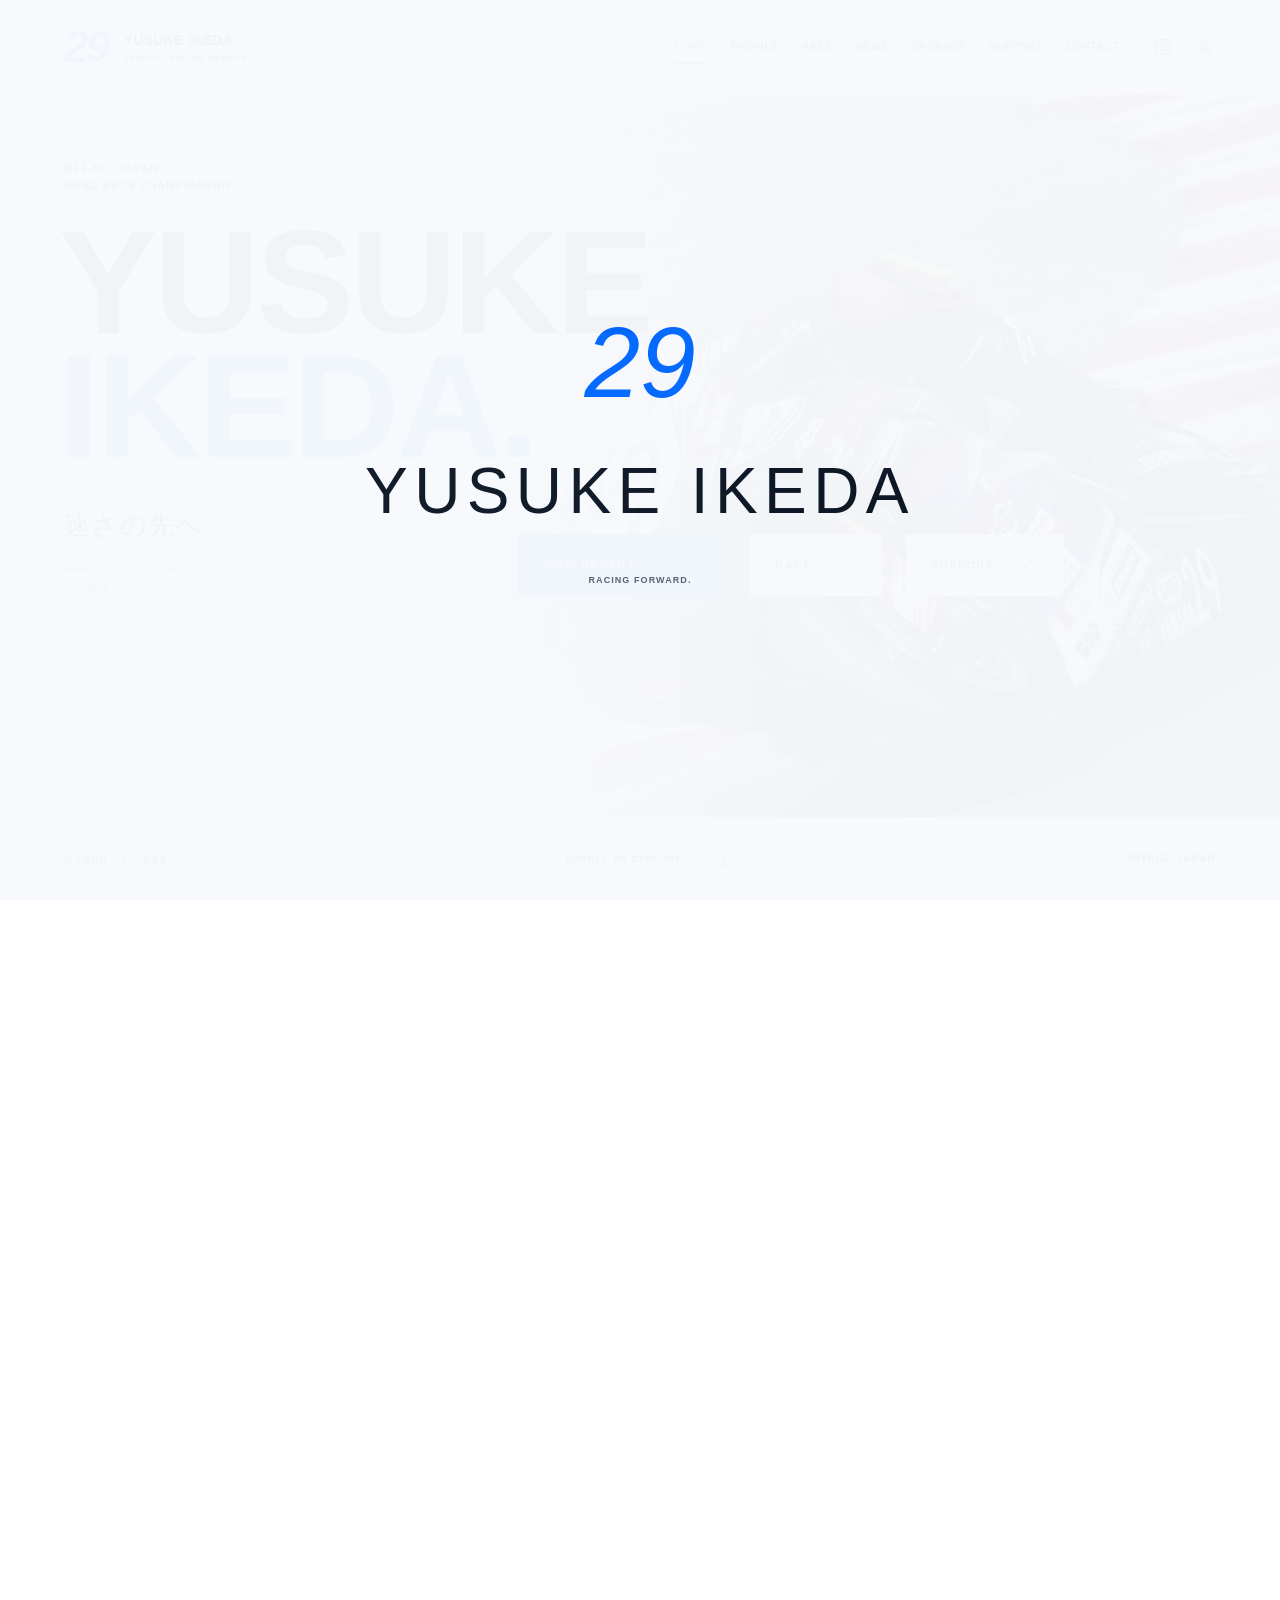
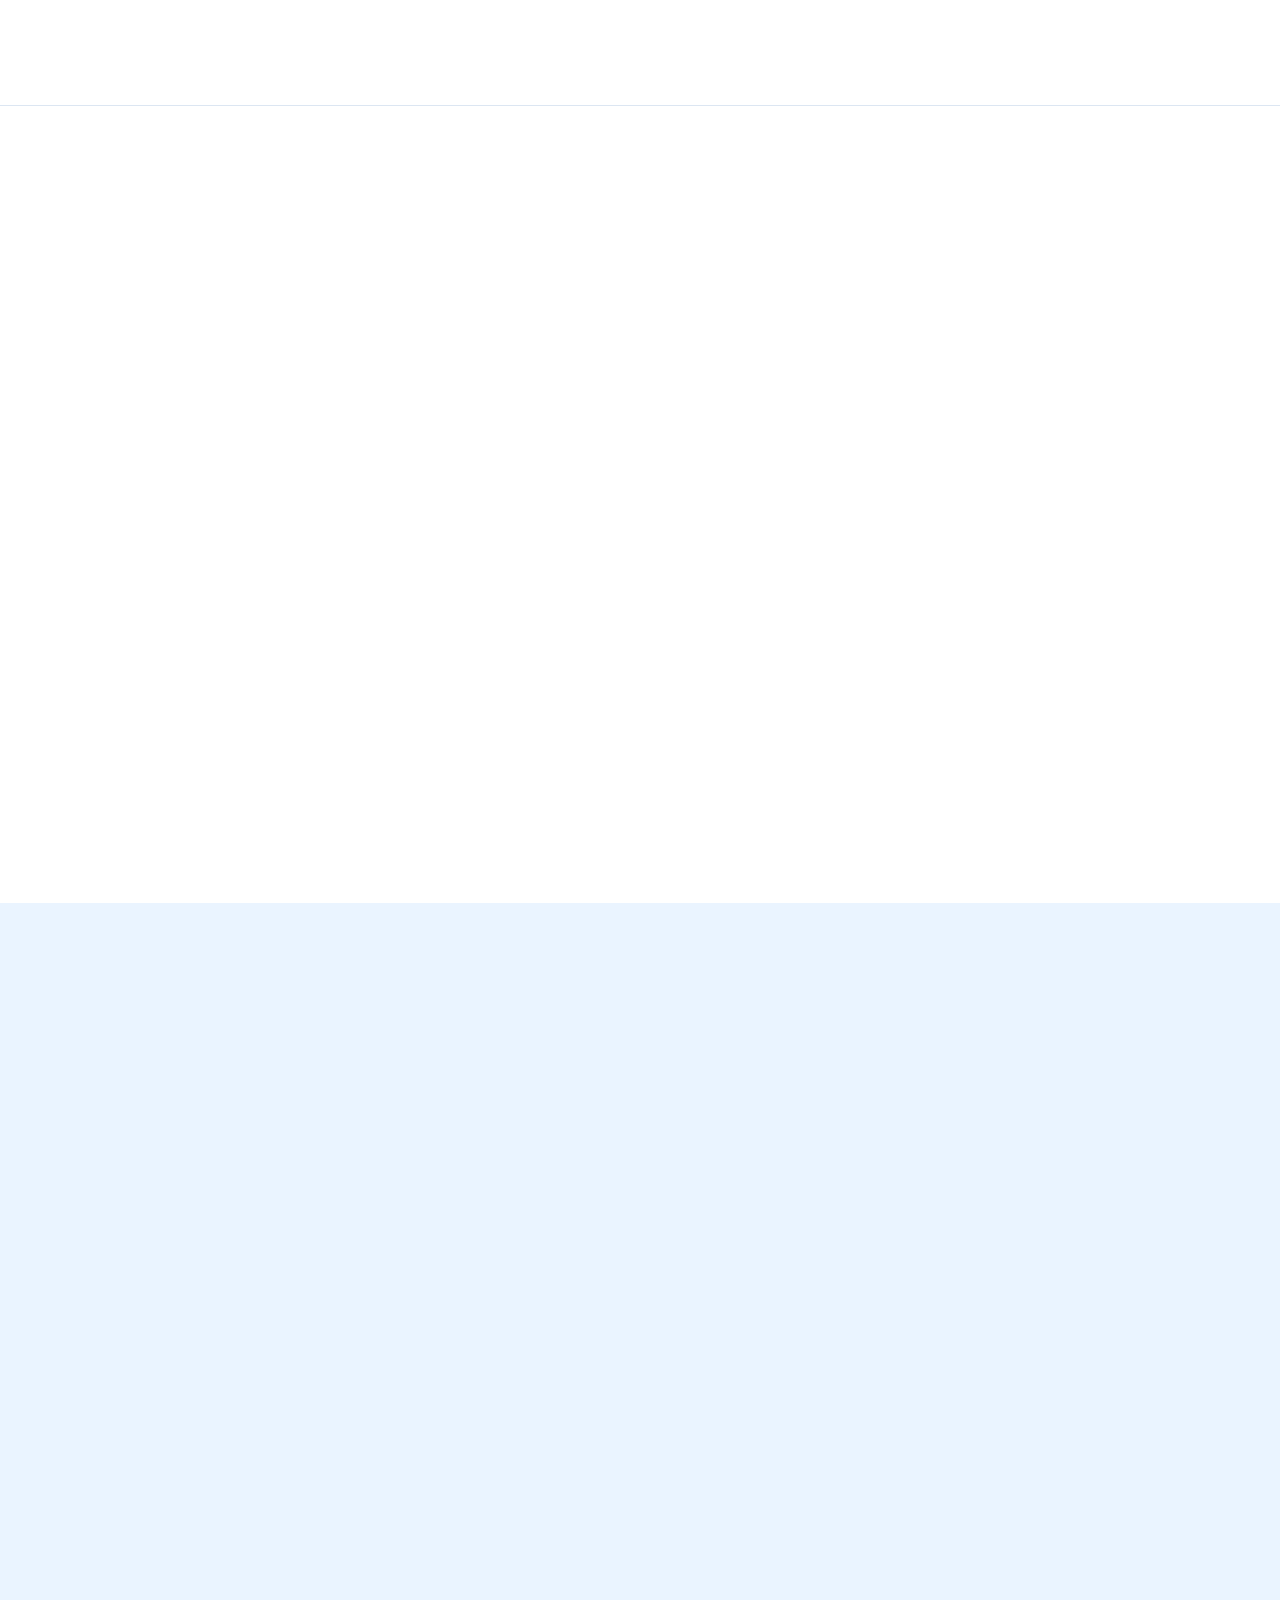
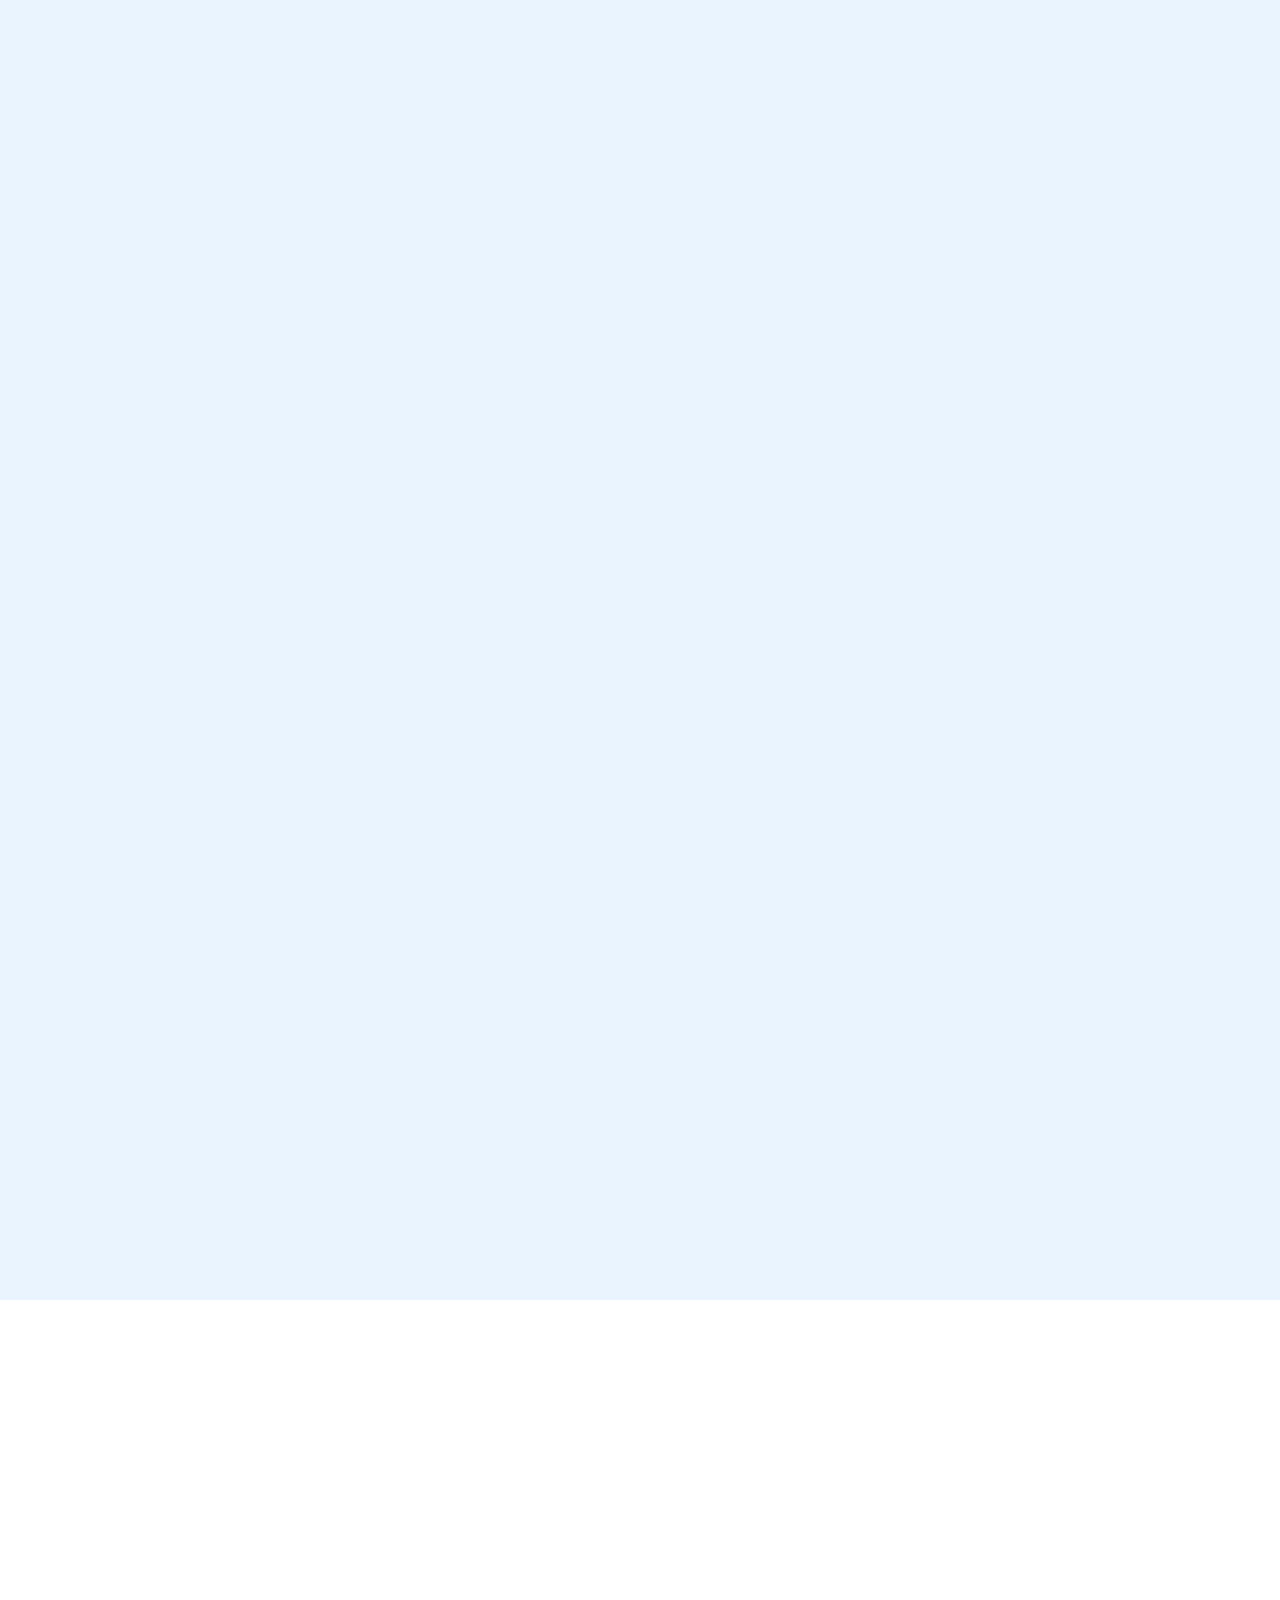
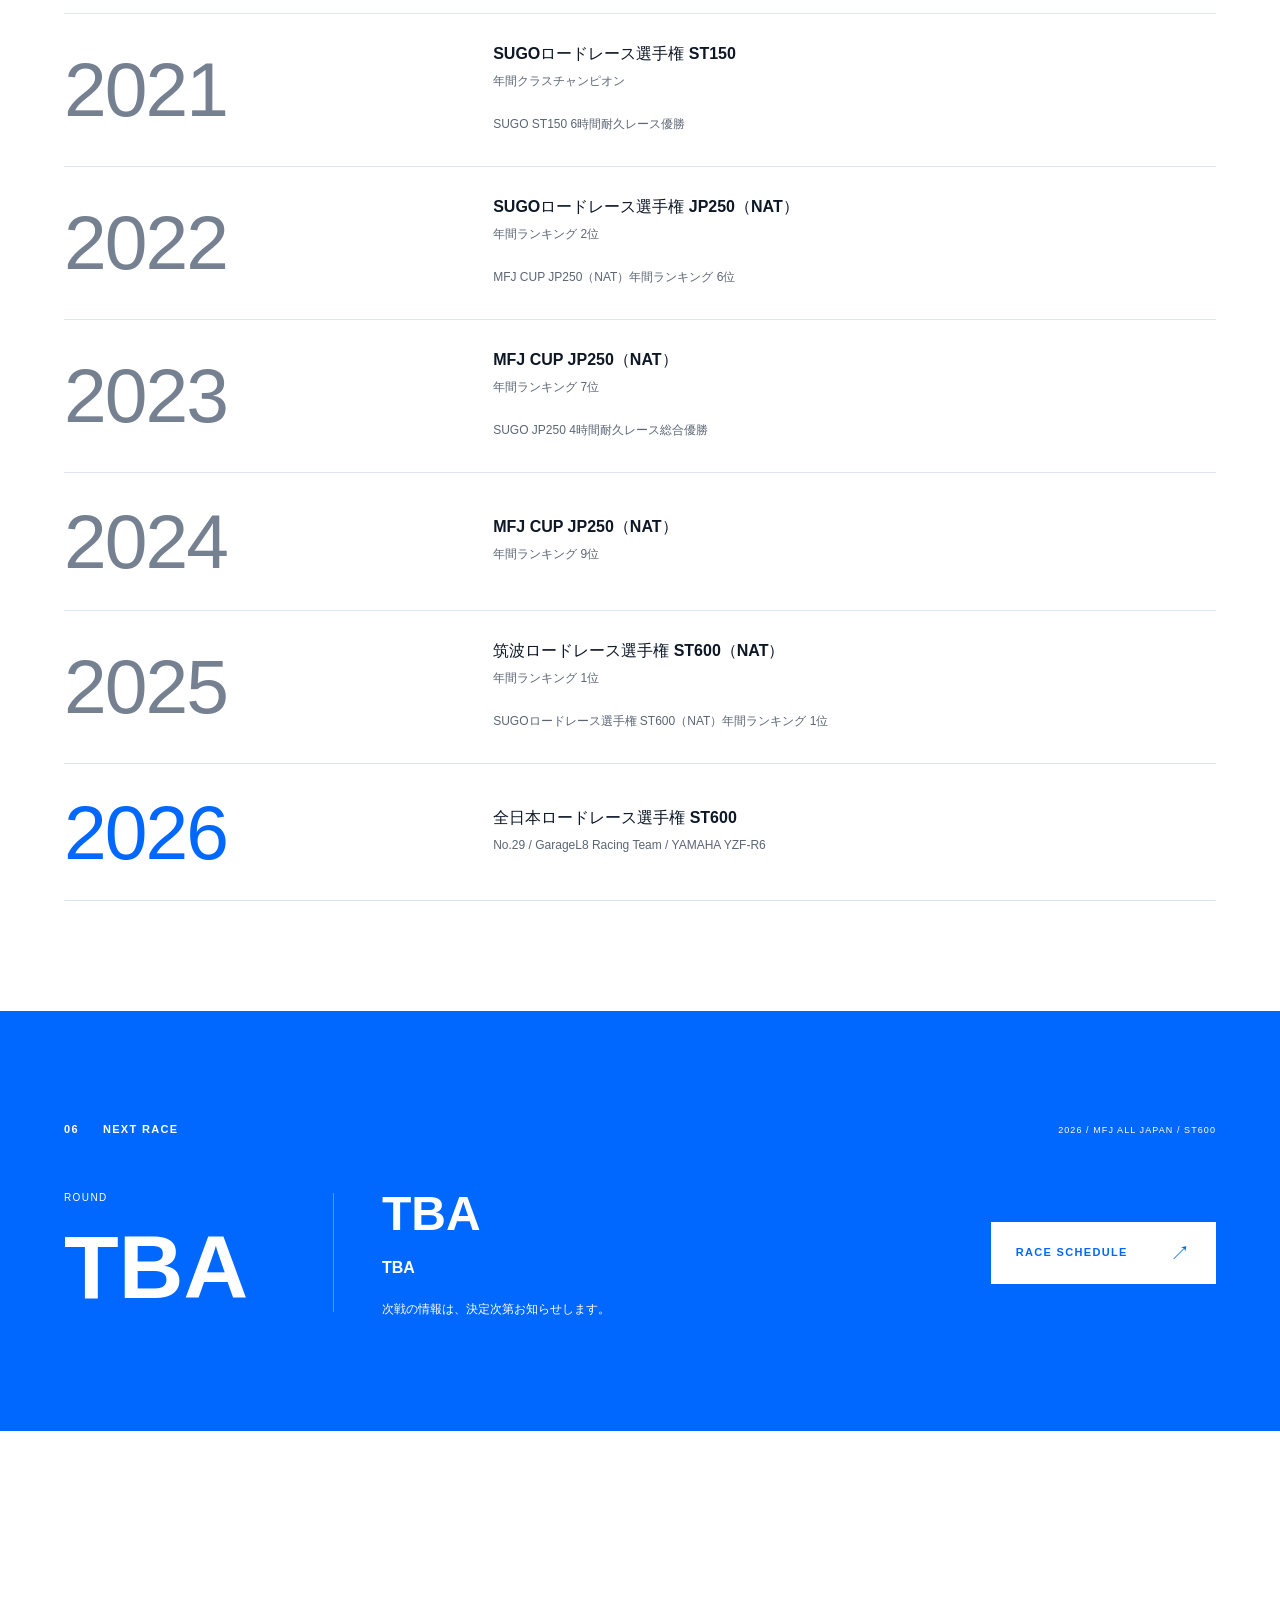
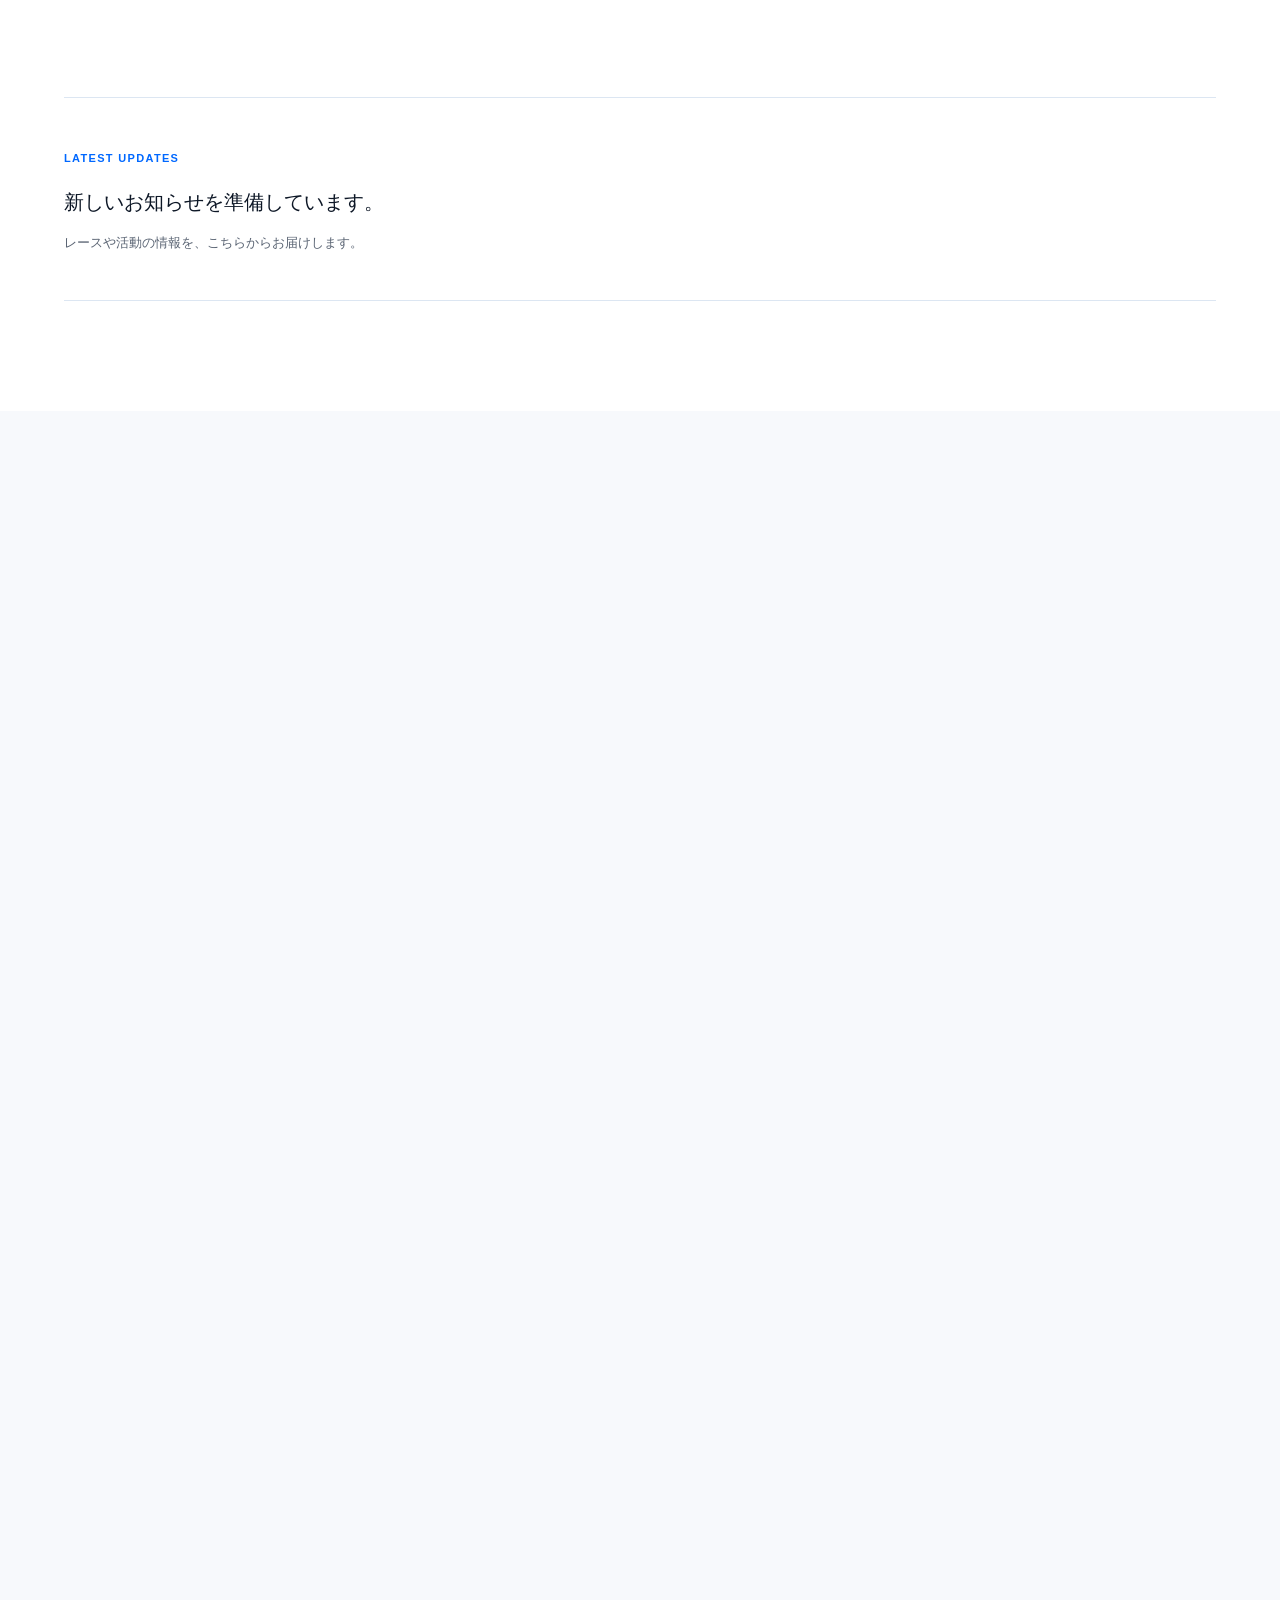
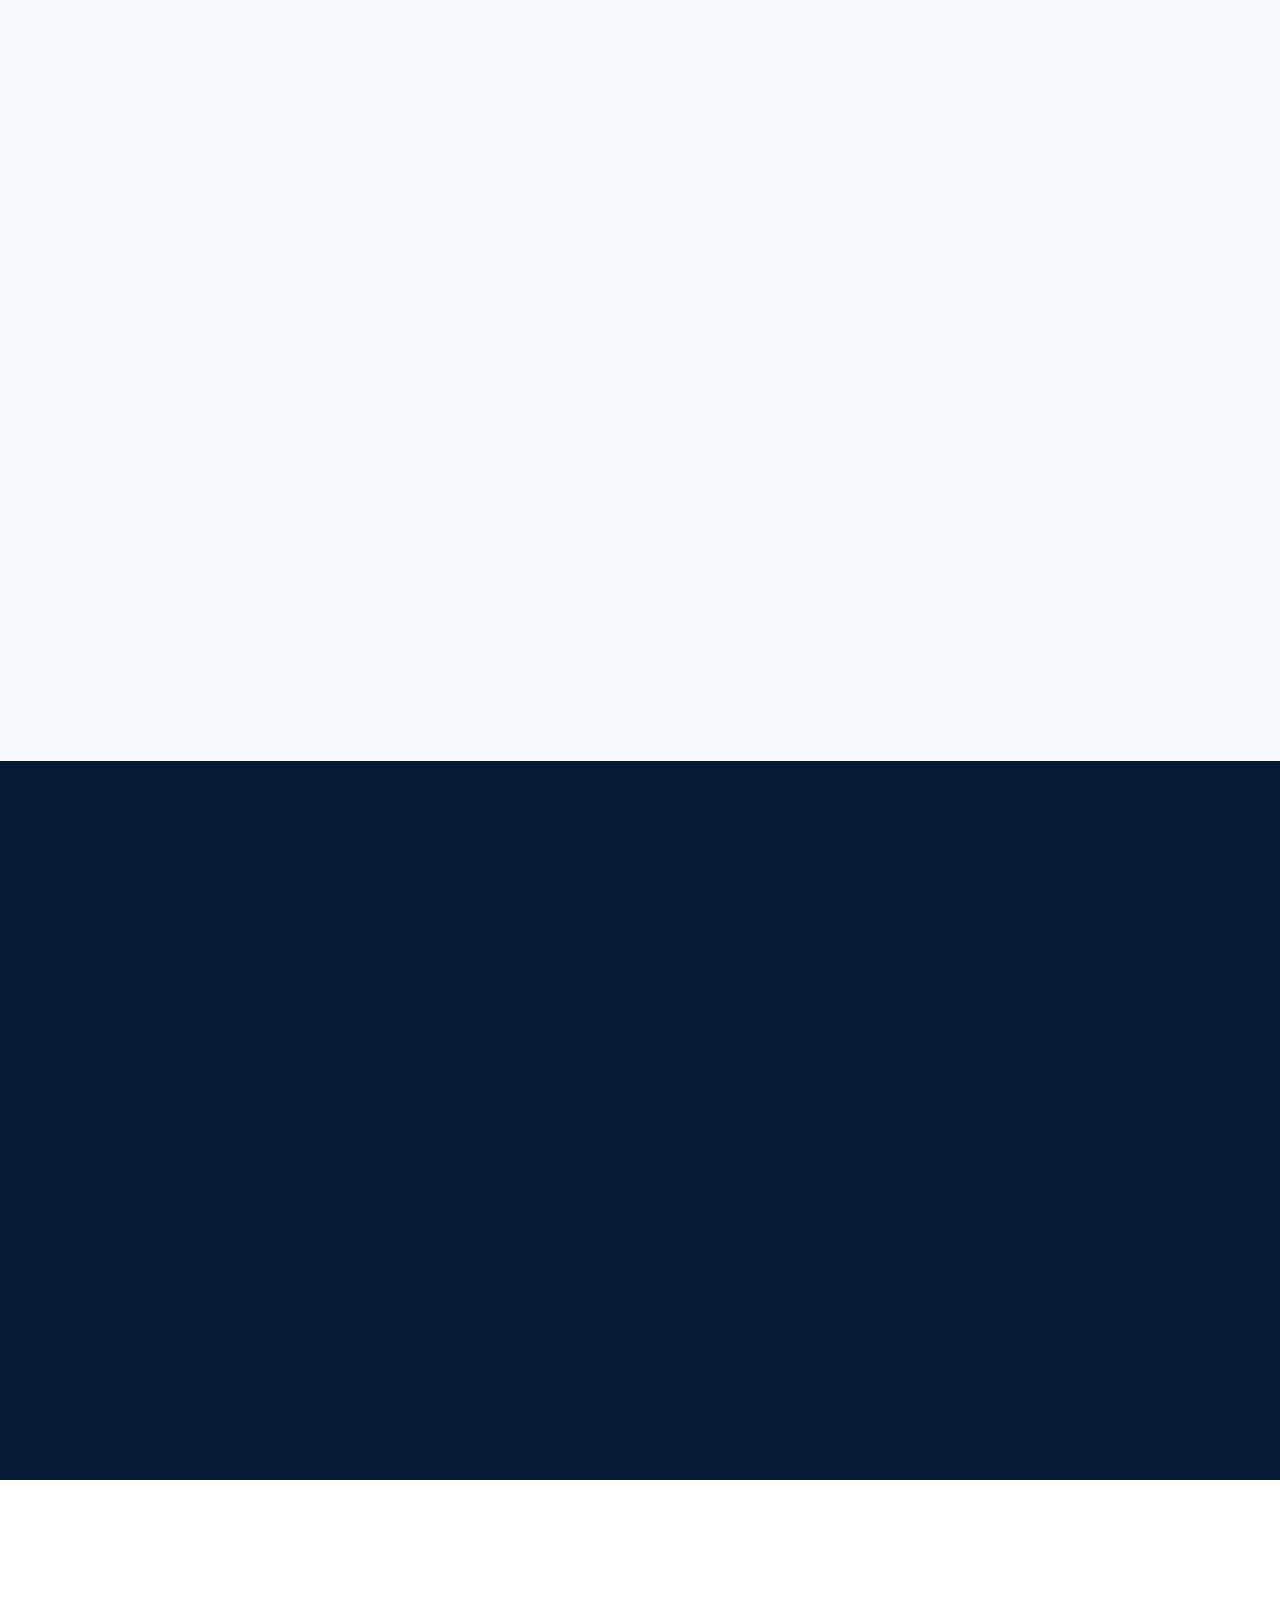
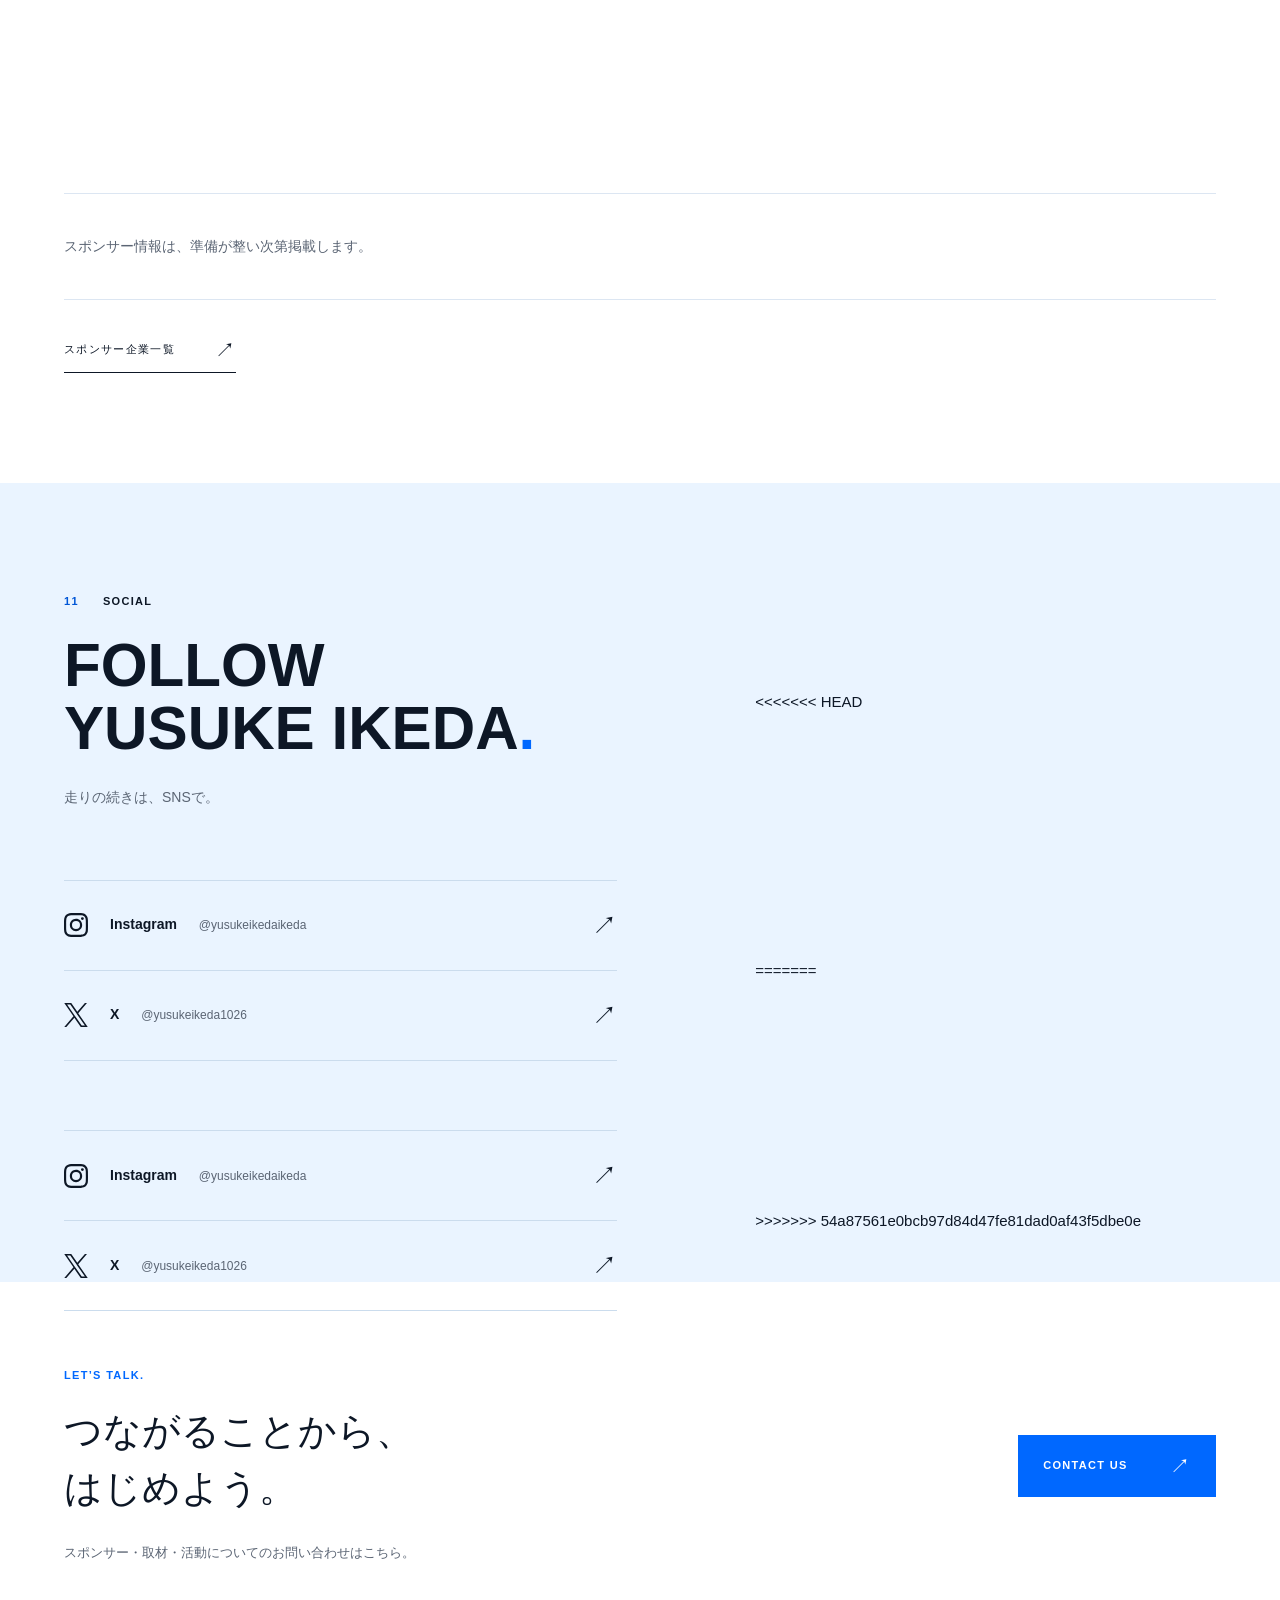
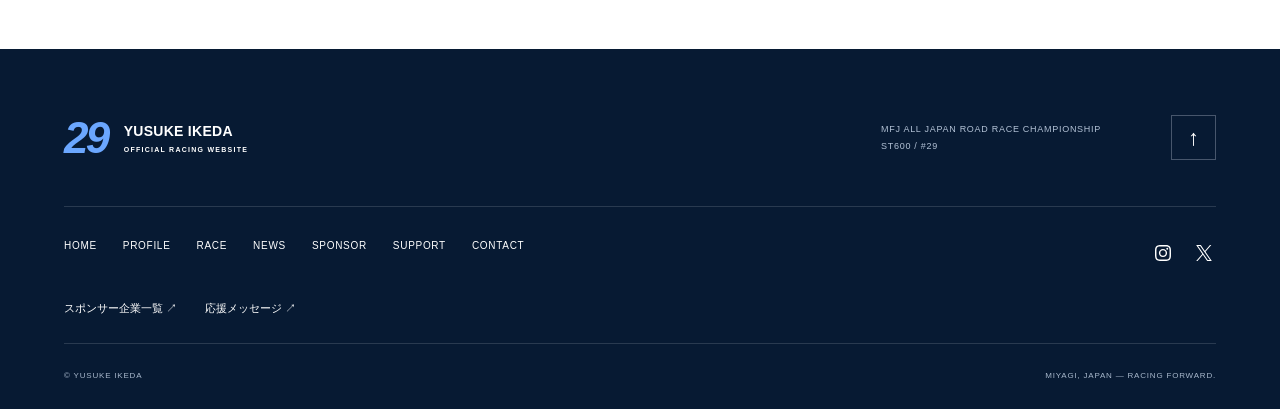
==== commit e48daae4: "Update website images and layout" ====
--- a/index.html
+++ b/index.html
@@ -908,7 +908,40 @@
             <h2>FOLLOW<br />YUSUKE IKEDA<span>.</span></h2>
             <p>走りの続きは、SNSで。</p>
           </div>
+<<<<<<< HEAD
+          <div class="social-list" data-socials="full">
+            <a
+              href="https://www.instagram.com/yusukeikedaikeda?rpxt=aTU3b2xidGpodDc2&utm_source=qr"
+              target="_blank"
+              rel="noopener noreferrer"
+              data-track="social_click"
+              ><svg aria-hidden="true">
+                <use href="assets/icons/brands.svg#instagram"></use></svg
+              ><span>Instagram <small>@yusukeikedaikeda</small></span
+              ><span aria-hidden="true">↗</span></a
+            ><a
+              href="https://x.com/yusukeikeda1026?s=11"
+              target="_blank"
+              rel="noopener noreferrer"
+              data-track="social_click"
+              ><svg aria-hidden="true">
+                <use href="assets/icons/brands.svg#x"></use></svg
+              ><span>X <small>@yusukeikeda1026</small></span
+              ><span aria-hidden="true">↗</span></a
+            ><a
+              href="https://facebook.com/xxx"
+              target="_blank"
+              rel="noopener noreferrer"
+              data-track="social_click"
+              ><svg aria-hidden="true">
+                <use href="assets/icons/brands.svg#facebook"></use></svg
+              ><span>Facebook <small>xxx</small></span
+              ><span aria-hidden="true">↗</span></a
+            >
+          </div>
+=======
           <div class="social-list" data-socials="full"><p class="social-unavailable">SNS情報は準備中です。</p></div>
+>>>>>>> 54a87561e0bcb97d84d47fe81dad0af43f5dbe0e
         </div>
       </section>
       <section class="contact-band">
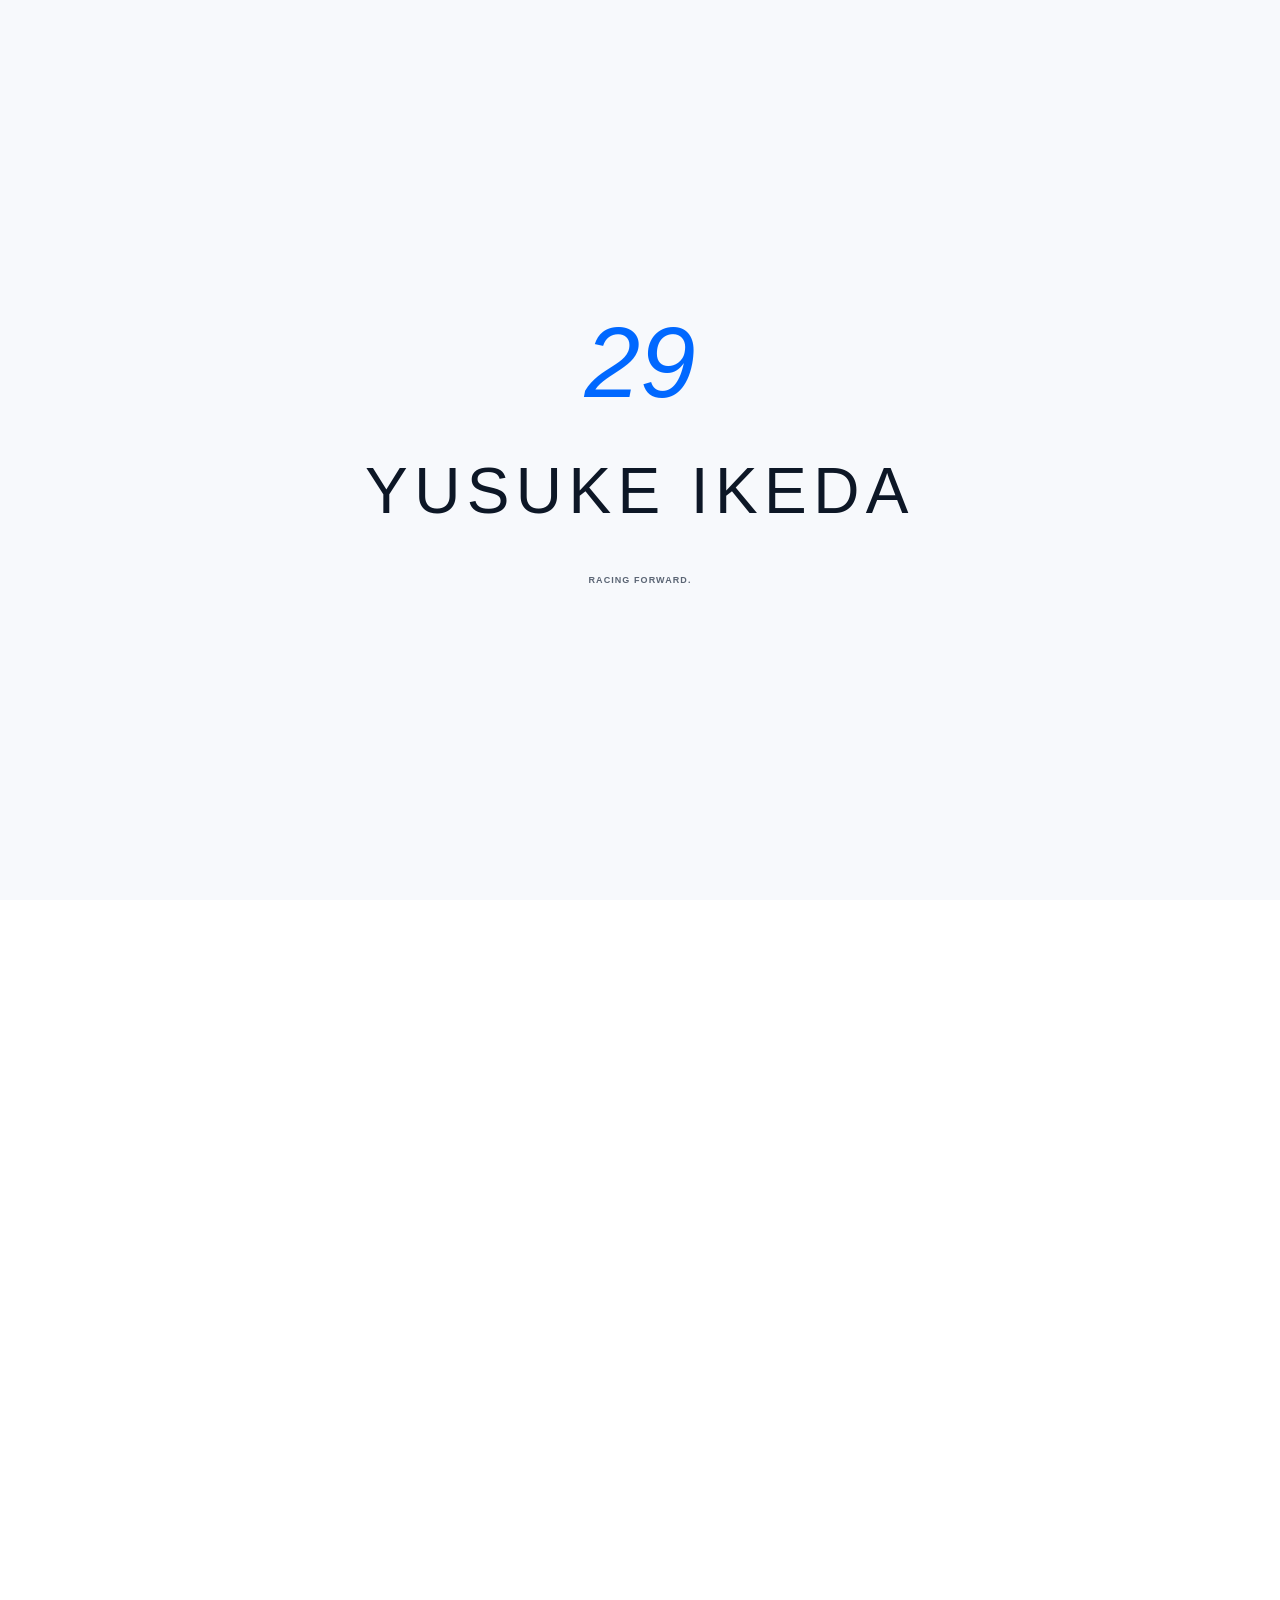
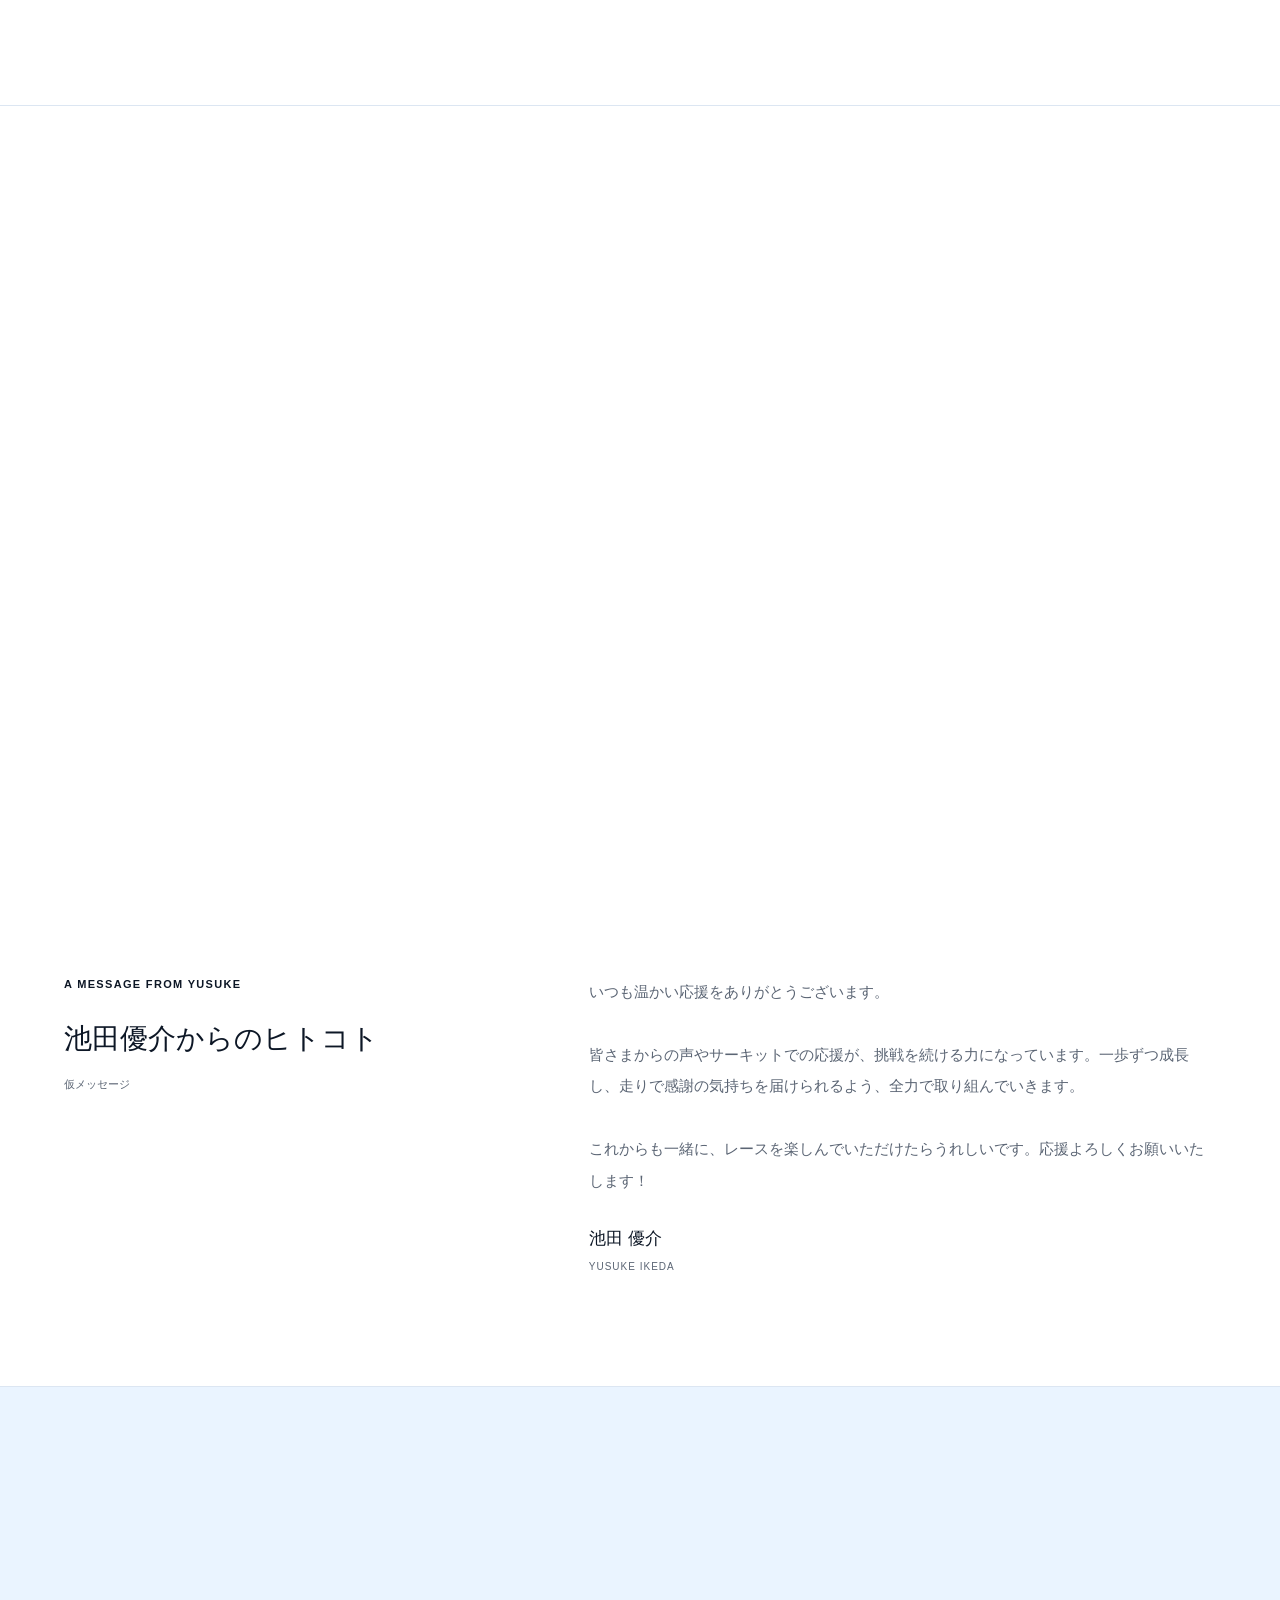
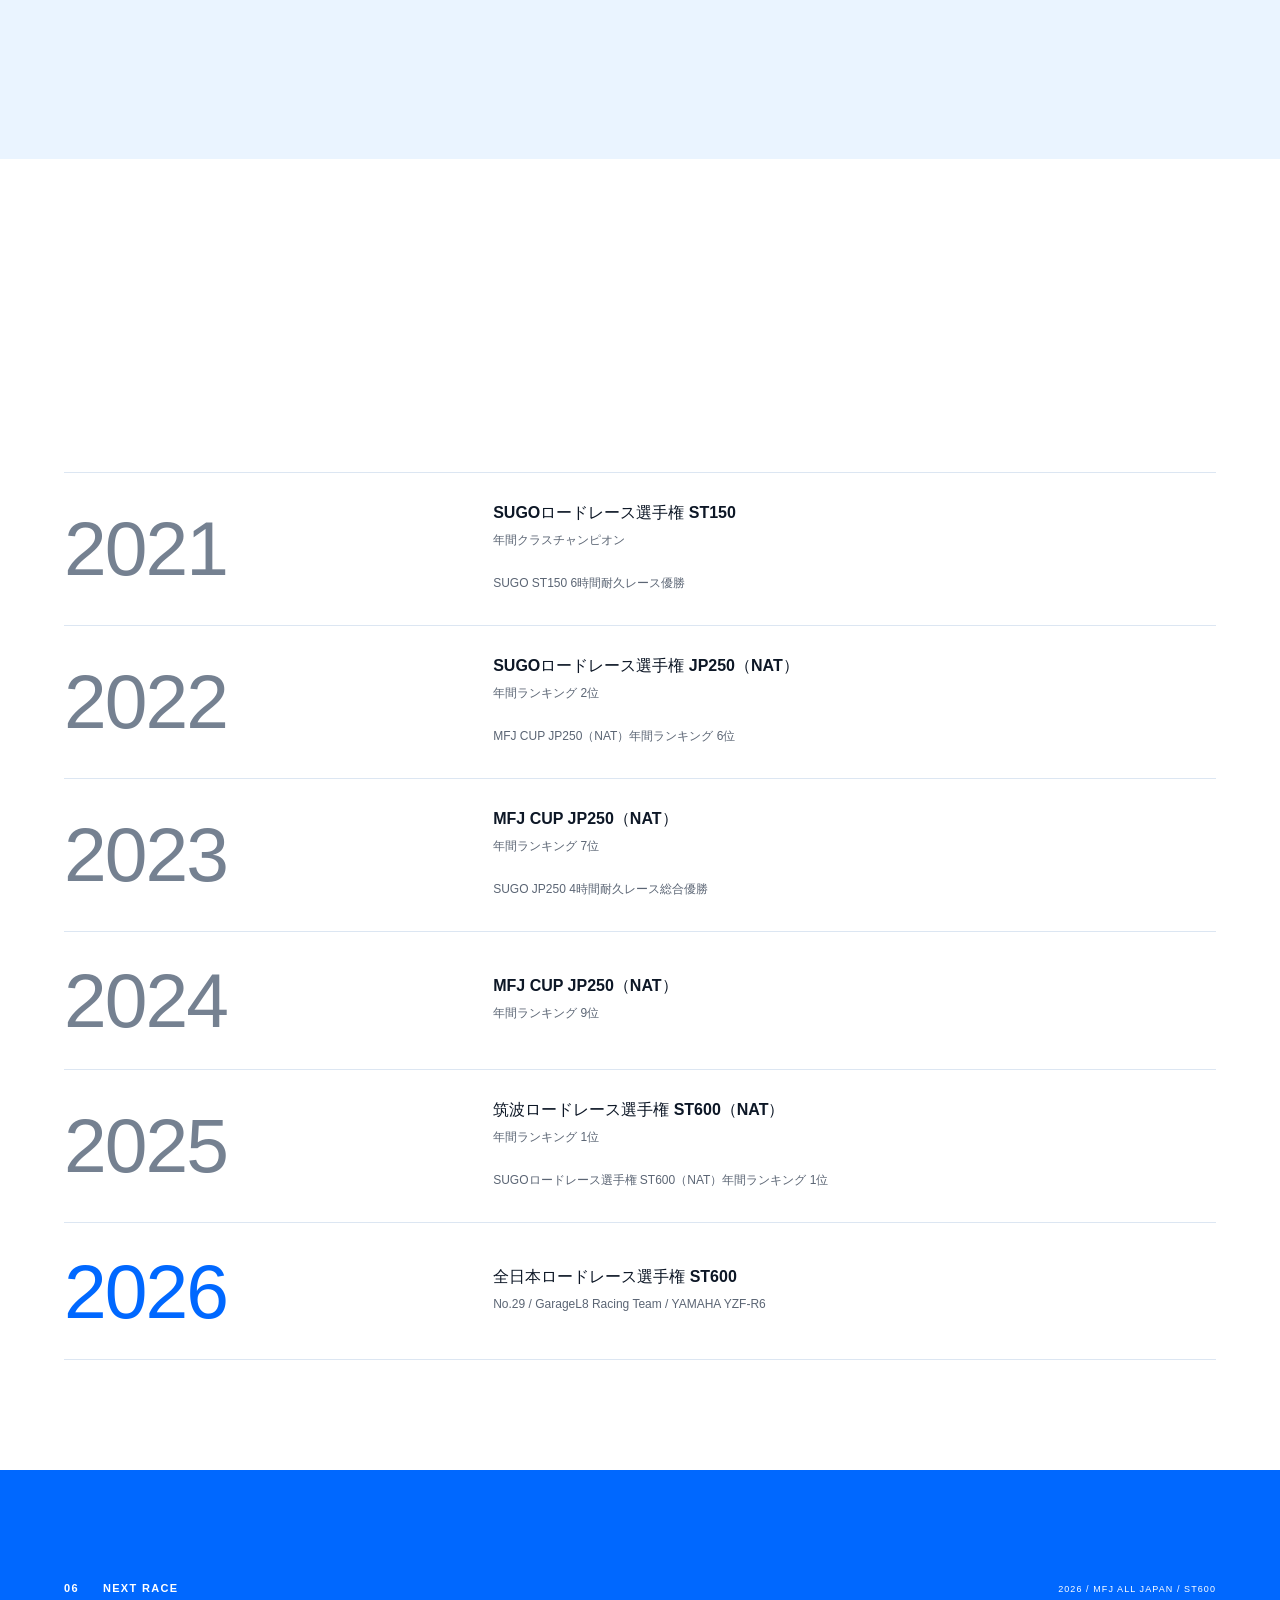
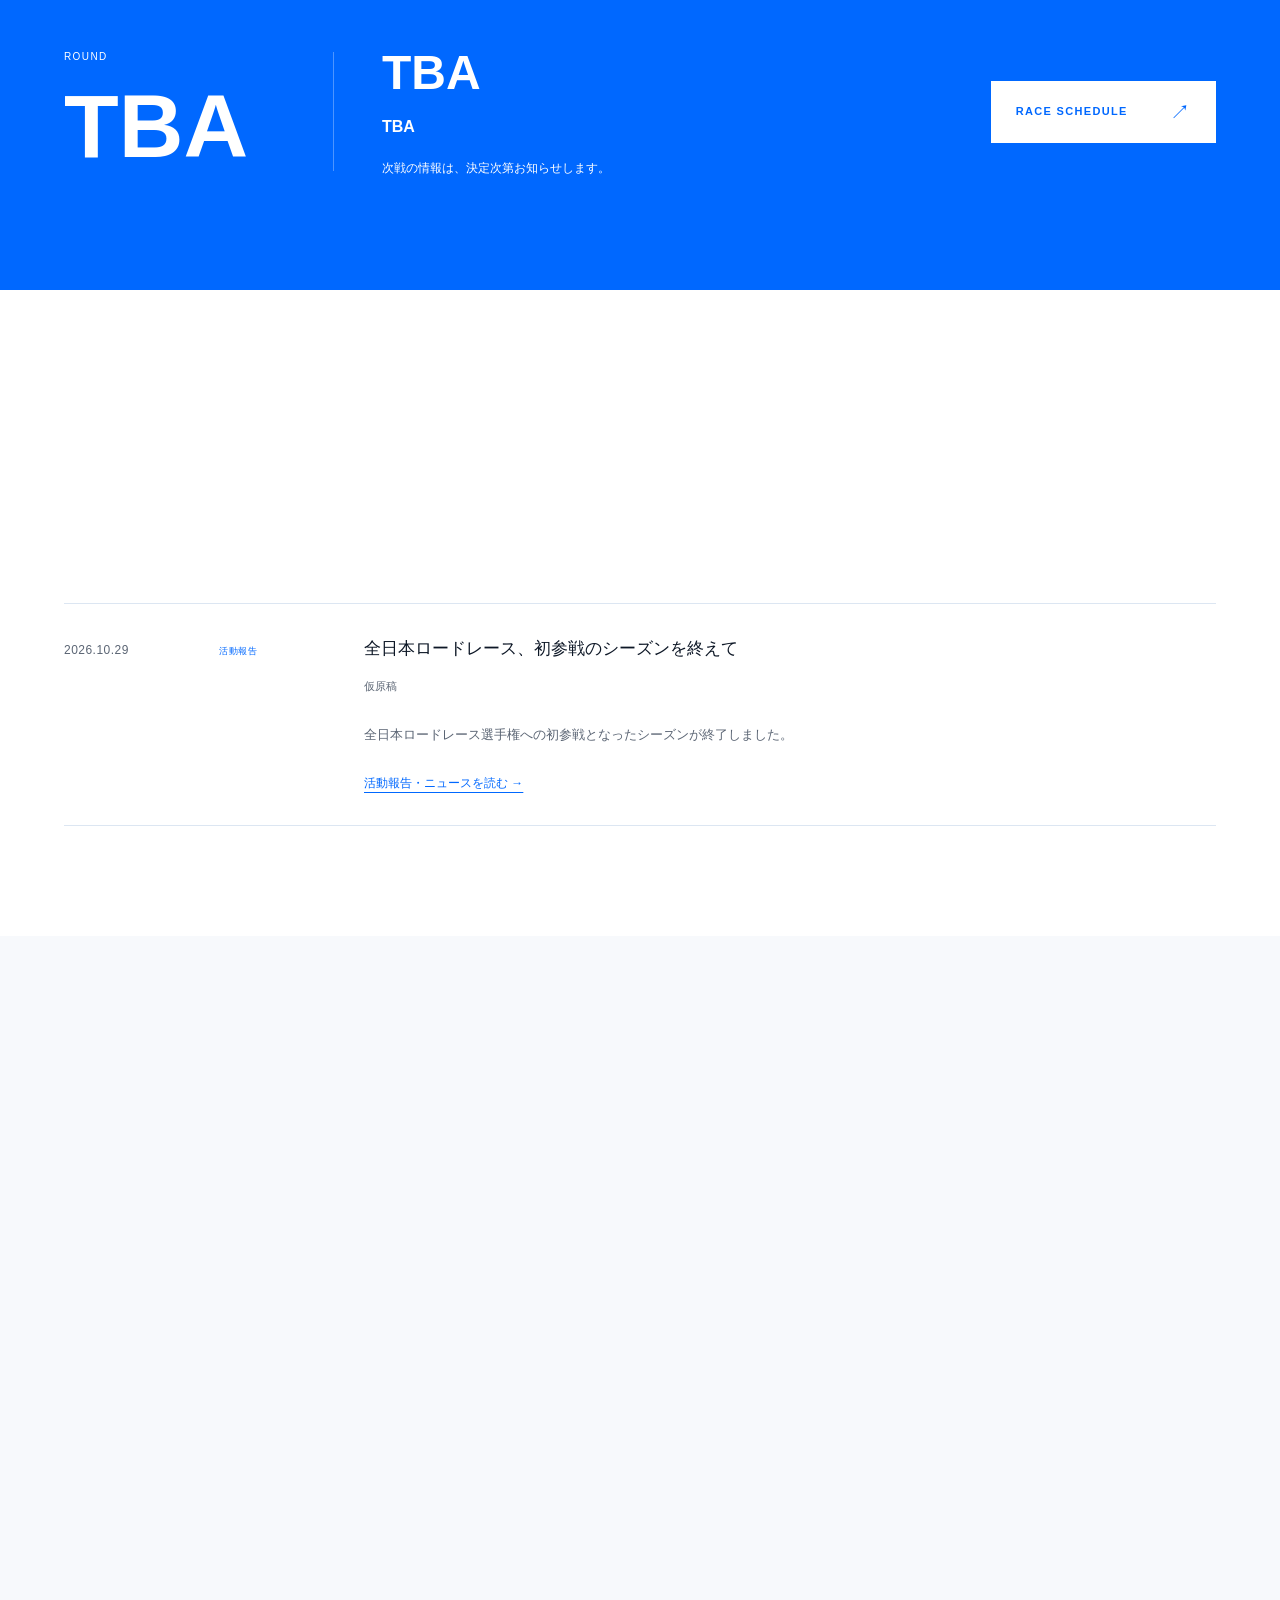
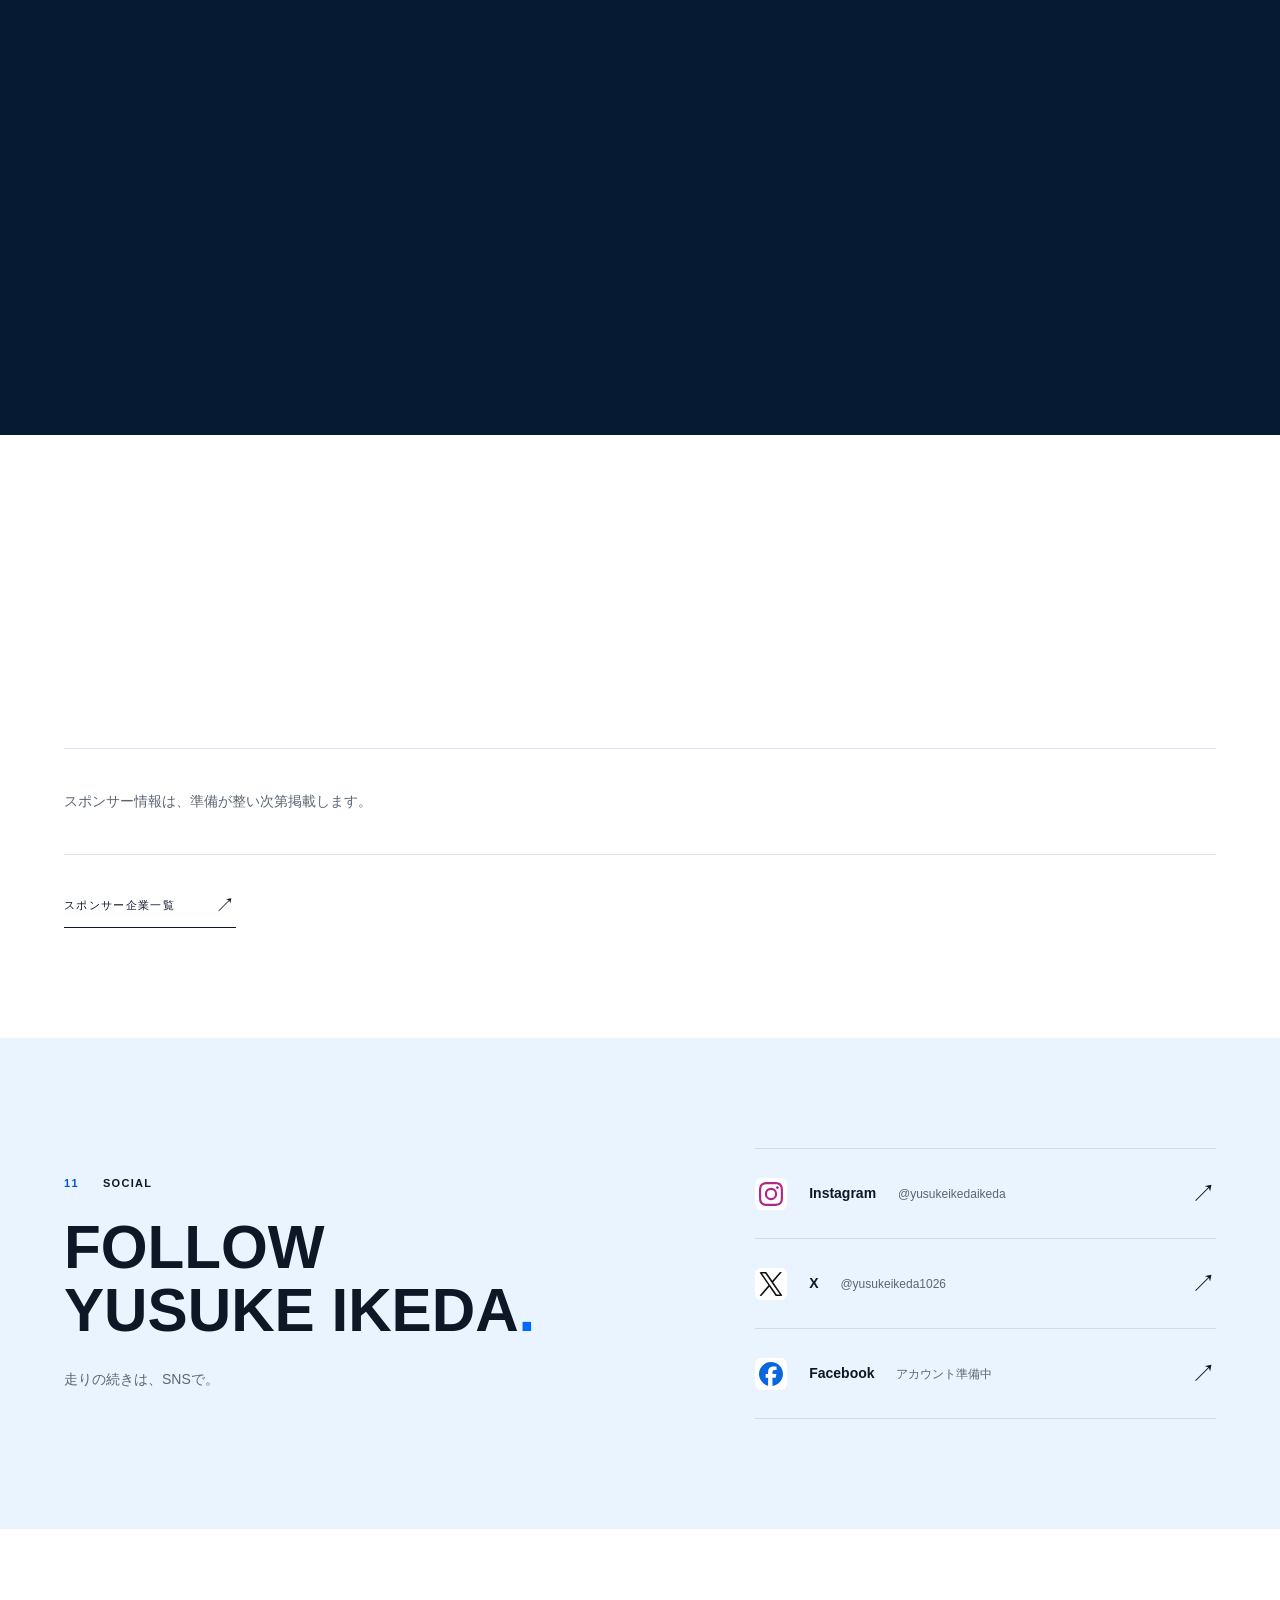
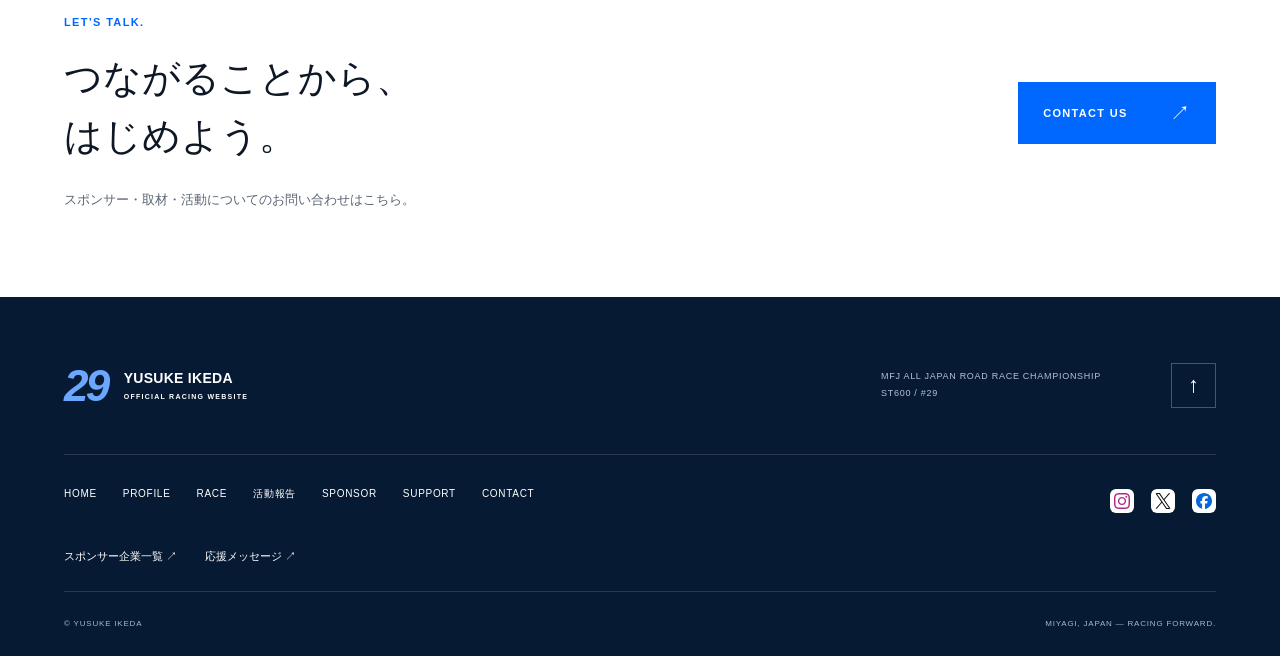
==== commit 47538359: "Add activity reports, CMS controls and maintenance mode" ====
--- a/index.html
+++ b/index.html
@@ -40,8 +40,10 @@
     <meta name="twitter:card" content="summary_large_image" />
     <link rel="icon" href="assets/icons/favicon.svg" type="image/svg+xml" />
     <meta name="theme-color" content="#0068FF" />
-    <link rel="stylesheet" href="assets/css/style.css?v=20261029-social-type-1" />
-    <link rel="stylesheet" href="assets/css/responsive.css?v=20261029-social-type-1" />
+    <link rel="stylesheet" href="assets/css/style.css?v=20261029-activity-1" />
+    <link rel="stylesheet" href="assets/css/responsive.css?v=20261029-activity-1" />
+    <link rel="stylesheet" href="assets/css/activity.css?v=20261029-activity-1" />
+    <link rel="stylesheet" href="assets/css/social.css?v=20261029-activity-1" />
     <script type="application/ld+json">
       {
         "@context": "https://schema.org",
@@ -65,10 +67,10 @@
         ]
       }
     </script>
-    <script src="assets/js/main.js?v=20261029-social-type-1" defer></script>
-    <script src="assets/js/animation.js?v=20261029-social-type-1" defer></script>
-    <script src="assets/js/social-links.js?v=20261029-social-type-1" defer></script>
-    <script src="assets/js/data-loader.js?v=20261029-social-type-1" defer></script>
+    <script src="assets/js/main.js?v=20261029-activity-1" defer></script>
+    <script src="assets/js/animation.js?v=20261029-activity-1" defer></script>
+    <script src="assets/js/social-links.js?v=20261029-activity-1" defer></script>
+    <script src="assets/js/data-loader.js?v=20261029-activity-1" defer></script>
   </head>
   <body id="top" data-page="index">
     <a class="skip-link" href="#main">本文へスキップ</a>
@@ -91,7 +93,7 @@
         >
           <a href="index.html" aria-current="page">HOME</a
           ><a href="profile.html">PROFILE</a><a href="race.html">RACE</a
-          ><a href="news.html">NEWS</a><a href="sponsor.html">SPONSOR</a
+          ><a href="news.html">活動報告</a><a href="sponsor.html">SPONSOR</a
           ><a href="support.html">SUPPORT</a><a href="contact.html">CONTACT</a>
         </nav>
         <div class="header-socials" data-socials="icons"></div>
@@ -257,6 +259,21 @@
           </div>
         </div>
       </section>
+      <section class="rider-message section-space wrap" data-profile-message aria-labelledby="rider-message-title">
+        <div class="rider-message-heading">
+          <p class="eyebrow">A MESSAGE FROM YUSUKE</p>
+          <h2 id="rider-message-title">池田優介からのヒトコト</h2>
+          <p class="sample-note" data-profile-message-note>仮メッセージ</p>
+        </div>
+        <div class="rider-message-copy">
+          <p data-bind="profile.message">いつも温かい応援をありがとうございます。
+
+皆さまからの声やサーキットでの応援が、挑戦を続ける力になっています。一歩ずつ成長し、走りで感謝の気持ちを届けられるよう、全力で取り組んでいきます。
+
+これからも一緒に、レースを楽しんでいただけたらうれしいです。応援よろしくお願いいたします！</p>
+          <p class="rider-message-sign">池田 優介<span>YUSUKE IKEDA</span></p>
+        </div>
+      </section>
       <section class="story-section section-space">
         <div class="wrap">
           <div class="section-heading reveal">
@@ -445,11 +462,12 @@
       <section class="section-space wrap" id="news">
         <div class="section-heading reveal">
           <div>
-            <p class="eyebrow"><span>07</span> NEWS</p>
-            <h2>LATEST NEWS.</h2>
+            <p class="eyebrow"><span>07</span> ACTIVITY / NEWS</p>
+            <h2>ACTIVITY &amp; NEWS.</h2>
+            <p class="section-description">活動報告・ニュース</p>
           </div>
           <a class="text-link" href="news.html"
-            >ALL NEWS<span aria-hidden="true">↗</span></a
+            >活動報告を読む<span aria-hidden="true">↗</span></a
           >
         </div>
         <div class="news-list" data-news-list data-limit="3">
@@ -908,40 +926,7 @@
             <h2>FOLLOW<br />YUSUKE IKEDA<span>.</span></h2>
             <p>走りの続きは、SNSで。</p>
           </div>
-<<<<<<< HEAD
-          <div class="social-list" data-socials="full">
-            <a
-              href="https://www.instagram.com/yusukeikedaikeda?rpxt=aTU3b2xidGpodDc2&utm_source=qr"
-              target="_blank"
-              rel="noopener noreferrer"
-              data-track="social_click"
-              ><svg aria-hidden="true">
-                <use href="assets/icons/brands.svg#instagram"></use></svg
-              ><span>Instagram <small>@yusukeikedaikeda</small></span
-              ><span aria-hidden="true">↗</span></a
-            ><a
-              href="https://x.com/yusukeikeda1026?s=11"
-              target="_blank"
-              rel="noopener noreferrer"
-              data-track="social_click"
-              ><svg aria-hidden="true">
-                <use href="assets/icons/brands.svg#x"></use></svg
-              ><span>X <small>@yusukeikeda1026</small></span
-              ><span aria-hidden="true">↗</span></a
-            ><a
-              href="https://facebook.com/xxx"
-              target="_blank"
-              rel="noopener noreferrer"
-              data-track="social_click"
-              ><svg aria-hidden="true">
-                <use href="assets/icons/brands.svg#facebook"></use></svg
-              ><span>Facebook <small>xxx</small></span
-              ><span aria-hidden="true">↗</span></a
-            >
-          </div>
-=======
           <div class="social-list" data-socials="full"><p class="social-unavailable">SNS情報は準備中です。</p></div>
->>>>>>> 54a87561e0bcb97d84d47fe81dad0af43f5dbe0e
         </div>
       </section>
       <section class="contact-band">
@@ -974,7 +959,7 @@
           <nav aria-label="フッターナビゲーション">
             <a href="index.html" aria-current="page">HOME</a
             ><a href="profile.html">PROFILE</a><a href="race.html">RACE</a
-            ><a href="news.html">NEWS</a><a href="sponsor.html">SPONSOR</a
+            ><a href="news.html">活動報告</a><a href="sponsor.html">SPONSOR</a
             ><a href="support.html">SUPPORT</a
             ><a href="contact.html">CONTACT</a>
           </nav>
@@ -1019,7 +1004,7 @@
     <noscript
       ><nav class="nojs-nav wrap" aria-label="ページ一覧">
         <a href="index.html">HOME</a><a href="profile.html">PROFILE</a
-        ><a href="race.html">RACE</a><a href="news.html">NEWS</a
+        ><a href="race.html">RACE</a><a href="news.html">活動報告</a
         ><a href="sponsor.html">SPONSOR</a><a href="support.html">SUPPORT</a
         ><a href="contact.html">CONTACT</a>
       </nav>
--- a/assets/css/style.css
+++ b/assets/css/style.css
@@ -644,7 +644,13 @@
   aspect-ratio: 4/5;
 }
 .who-grid > .portrait {
-  width: 90%;
+  aspect-ratio: 2/3;
+  width: 100%;
+  max-width: 360px;
+  justify-self: center;
+}
+.who-grid > .portrait img {
+  object-fit: contain;
 }
 .who-copy h2,
 .editorial-copy h2,
@@ -741,7 +747,8 @@
 .story-row:nth-child(2) > .photo-slot {
   grid-column: 2;
   grid-row: 1;
-  aspect-ratio: 4/4.4;
+  max-width: 390px;
+  justify-self: center;
 }
 .story-row:nth-child(2) > .story-copy {
   grid-column: 1;
@@ -752,8 +759,19 @@
   grid-template-columns: 1.7fr 1fr;
   gap: 8%;
 }
-.story-row:nth-child(3) > .photo-slot {
-  aspect-ratio: 1.8;
+/* Editorial photographs retain the original framing instead of filling a crop. */
+.story-row > .photo-slot {
+  width: 100%;
+  aspect-ratio: auto;
+}
+.story-row > .photo-slot picture {
+  position: static;
+}
+.story-row > .photo-slot img {
+  width: 100%;
+  height: auto;
+  max-height: 520px;
+  object-fit: contain;
 }
 .story-number {
   display: block;
@@ -977,6 +995,7 @@
 .gallery-item .photo-slot img {
   width: 100%;
   height: auto;
+  max-height: min(520px, 70svh);
   object-fit: contain;
 }
 .gallery-item:hover .gallery-index {
--- a/assets/css/responsive.css
+++ b/assets/css/responsive.css
@@ -441,8 +441,9 @@
     gap: 40px;
   }
   .who-grid > .portrait {
-    width: 80%;
-    aspect-ratio: 4/4.7;
+    width: 100%;
+    max-width: 300px;
+    aspect-ratio: 2/3;
   }
   .who-copy {
     padding-left: 5%;
@@ -484,9 +485,10 @@
   .story-row:nth-child(2) > .photo-slot {
     grid-column: 1;
     grid-row: 1;
-    aspect-ratio: 1.3;
-    width: 85%;
-    justify-self: end;
+    aspect-ratio: auto;
+    width: 100%;
+    max-width: 345px;
+    justify-self: center;
   }
   .story-row:nth-child(2) > .story-copy {
     grid-column: 1;
@@ -494,7 +496,10 @@
     padding-left: 0;
   }
   .story-row:nth-child(3) > .photo-slot {
-    aspect-ratio: 1.5;
+    aspect-ratio: auto;
+  }
+  .story-row > .photo-slot img {
+    max-height: min(460px, 70svh);
   }
   .story-copy {
     padding-inline: 16px;
--- a/assets/css/activity.css
+++ b/assets/css/activity.css
@@ -0,0 +1,70 @@
+/* Activity reports and a personal message, editable through Pages CMS. */
+.news-item .news-description {
+  white-space: pre-line;
+  line-height: 2;
+  overflow-wrap: anywhere;
+}
+.news-item .news-sample-note,
+.news-item .news-read-more {
+  grid-column: 3;
+}
+.sample-note,
+.news-sample-note {
+  font-size: 11px;
+  font-weight: 400;
+  color: var(--muted);
+}
+.news-sample-note {
+  margin-top: -12px;
+}
+.news-read-more {
+  color: var(--blue);
+  font-size: 12px;
+  text-decoration: underline;
+  text-underline-offset: 5px;
+  justify-self: start;
+}
+.rider-message {
+  display: grid;
+  grid-template-columns: 1fr 1.4fr;
+  gap: clamp(28px, 6vw, 100px);
+  border-bottom: 1px solid var(--line);
+}
+.rider-message-heading h2 {
+  font-size: clamp(21px, 2.2vw, 30px);
+  font-weight: 600;
+  line-height: 1.6;
+}
+.rider-message-heading .sample-note {
+  margin-top: 14px;
+}
+.rider-message-copy > [data-bind="profile.message"] {
+  white-space: pre-line;
+  overflow-wrap: anywhere;
+  line-height: 2.1;
+  color: var(--muted);
+}
+.rider-message-sign {
+  margin-top: 28px;
+  font-size: 17px;
+  font-weight: 500;
+}
+.rider-message-sign > span {
+  display: block;
+  margin-top: 3px;
+  font-size: 10px;
+  letter-spacing: .1em;
+  color: var(--muted);
+}
+@media (max-width: 767px) {
+  .rider-message {
+    grid-template-columns: 1fr;
+  }
+  .rider-message-copy > [data-bind="profile.message"] {
+    font-size: 14px;
+  }
+  .news-item .news-sample-note,
+  .news-item .news-read-more {
+    grid-column: 1 / 3;
+  }
+}
--- a/assets/css/social.css
+++ b/assets/css/social.css
@@ -0,0 +1,45 @@
+/* Brand colours remain legible on white sections and the dark footer. */
+[data-social-platform="instagram"] {
+  --social-icon-color: #b12886;
+}
+[data-social-platform="x"] {
+  --social-icon-color: #111111;
+}
+[data-social-platform="facebook"] {
+  --social-icon-color: #0866de;
+}
+[data-social-platform] > svg {
+  color: var(--social-icon-color);
+  fill: currentColor;
+  background: #ffffff;
+  border-radius: 6px;
+  padding: 4px;
+  box-sizing: border-box;
+  transition: transform 0.2s ease;
+}
+.header-socials [data-social-platform] > svg {
+  width: 24px;
+  height: 24px;
+}
+.social-list [data-social-platform] > svg {
+  width: 32px;
+  height: 32px;
+}
+[data-social-platform]:hover > svg {
+  transform: translateY(-2px);
+}
+[data-social-platform]:focus-visible {
+  outline: 2px solid #0056d6;
+  outline-offset: 5px;
+}
+.site-footer [data-social-platform]:focus-visible {
+  outline-color: #8fbaff;
+}
+@media (prefers-reduced-motion: reduce) {
+  [data-social-platform] > svg {
+    transition: none;
+  }
+  [data-social-platform]:hover > svg {
+    transform: none;
+  }
+}
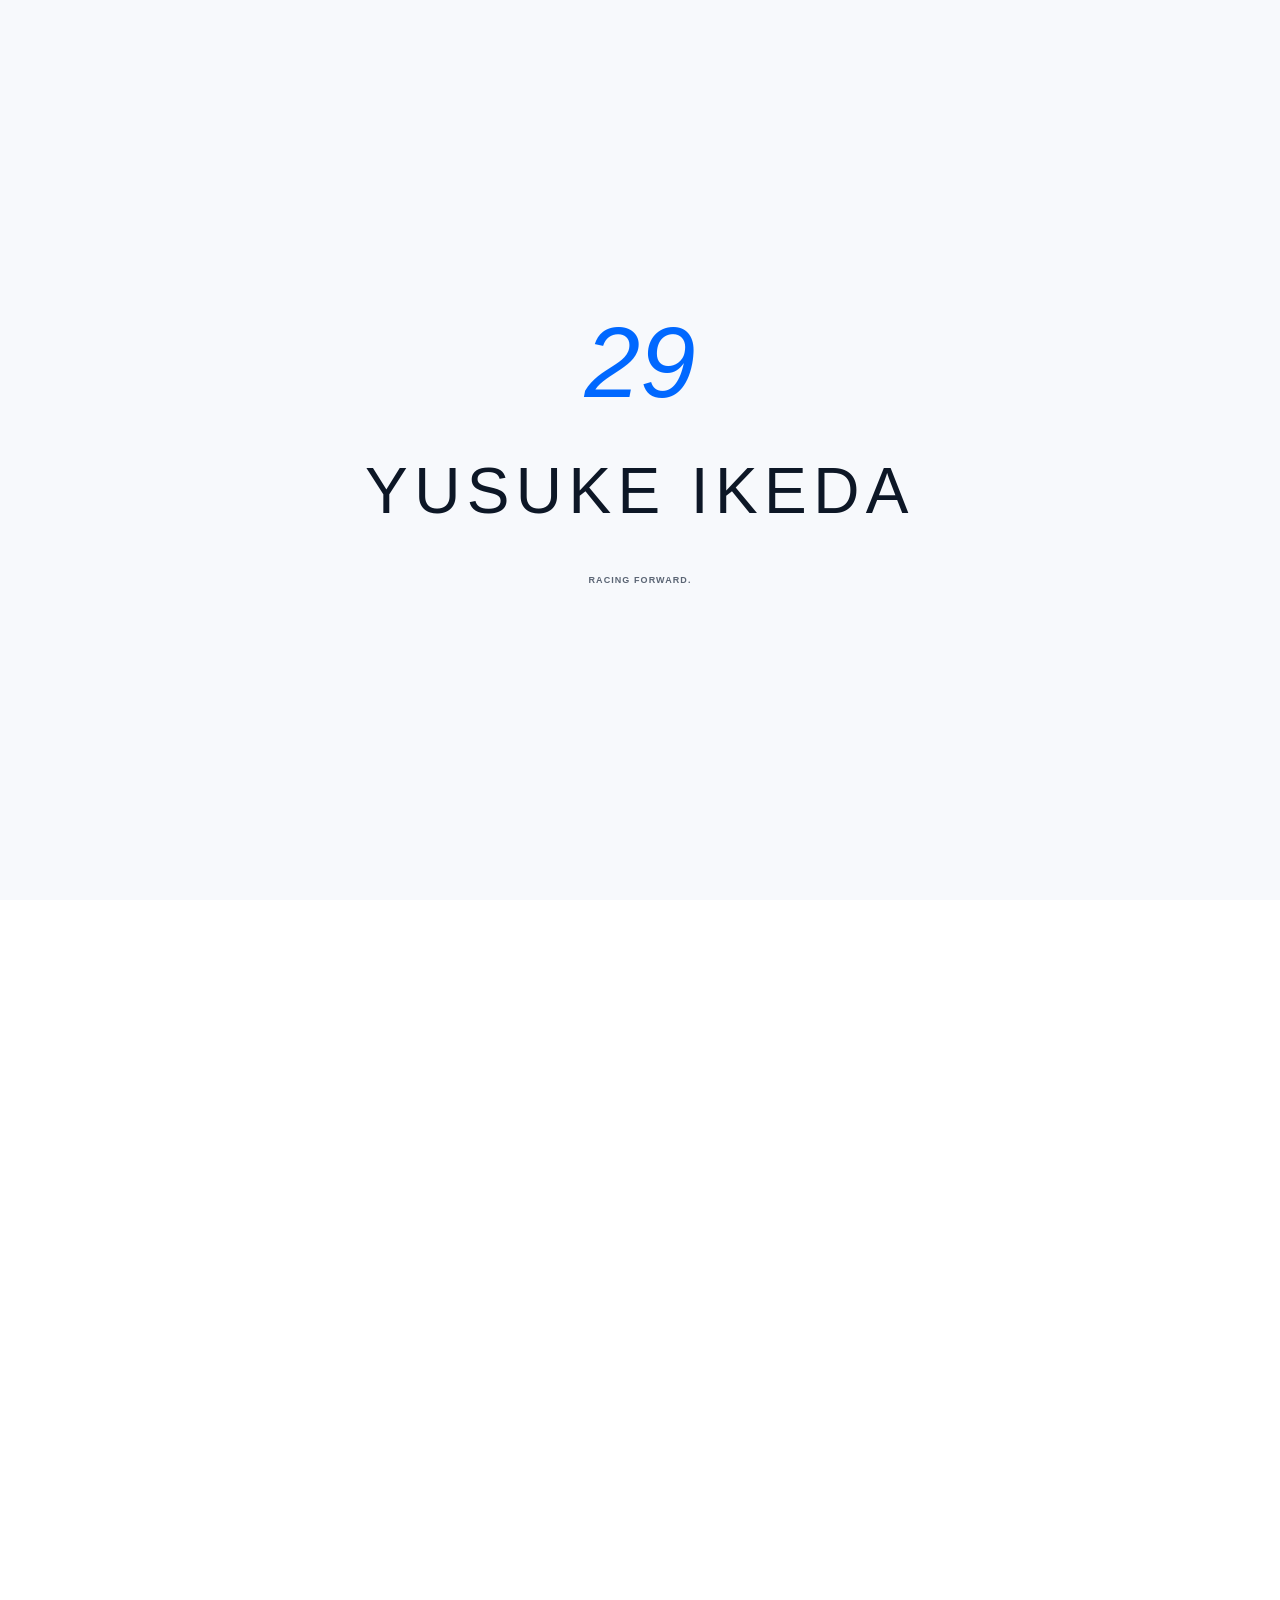
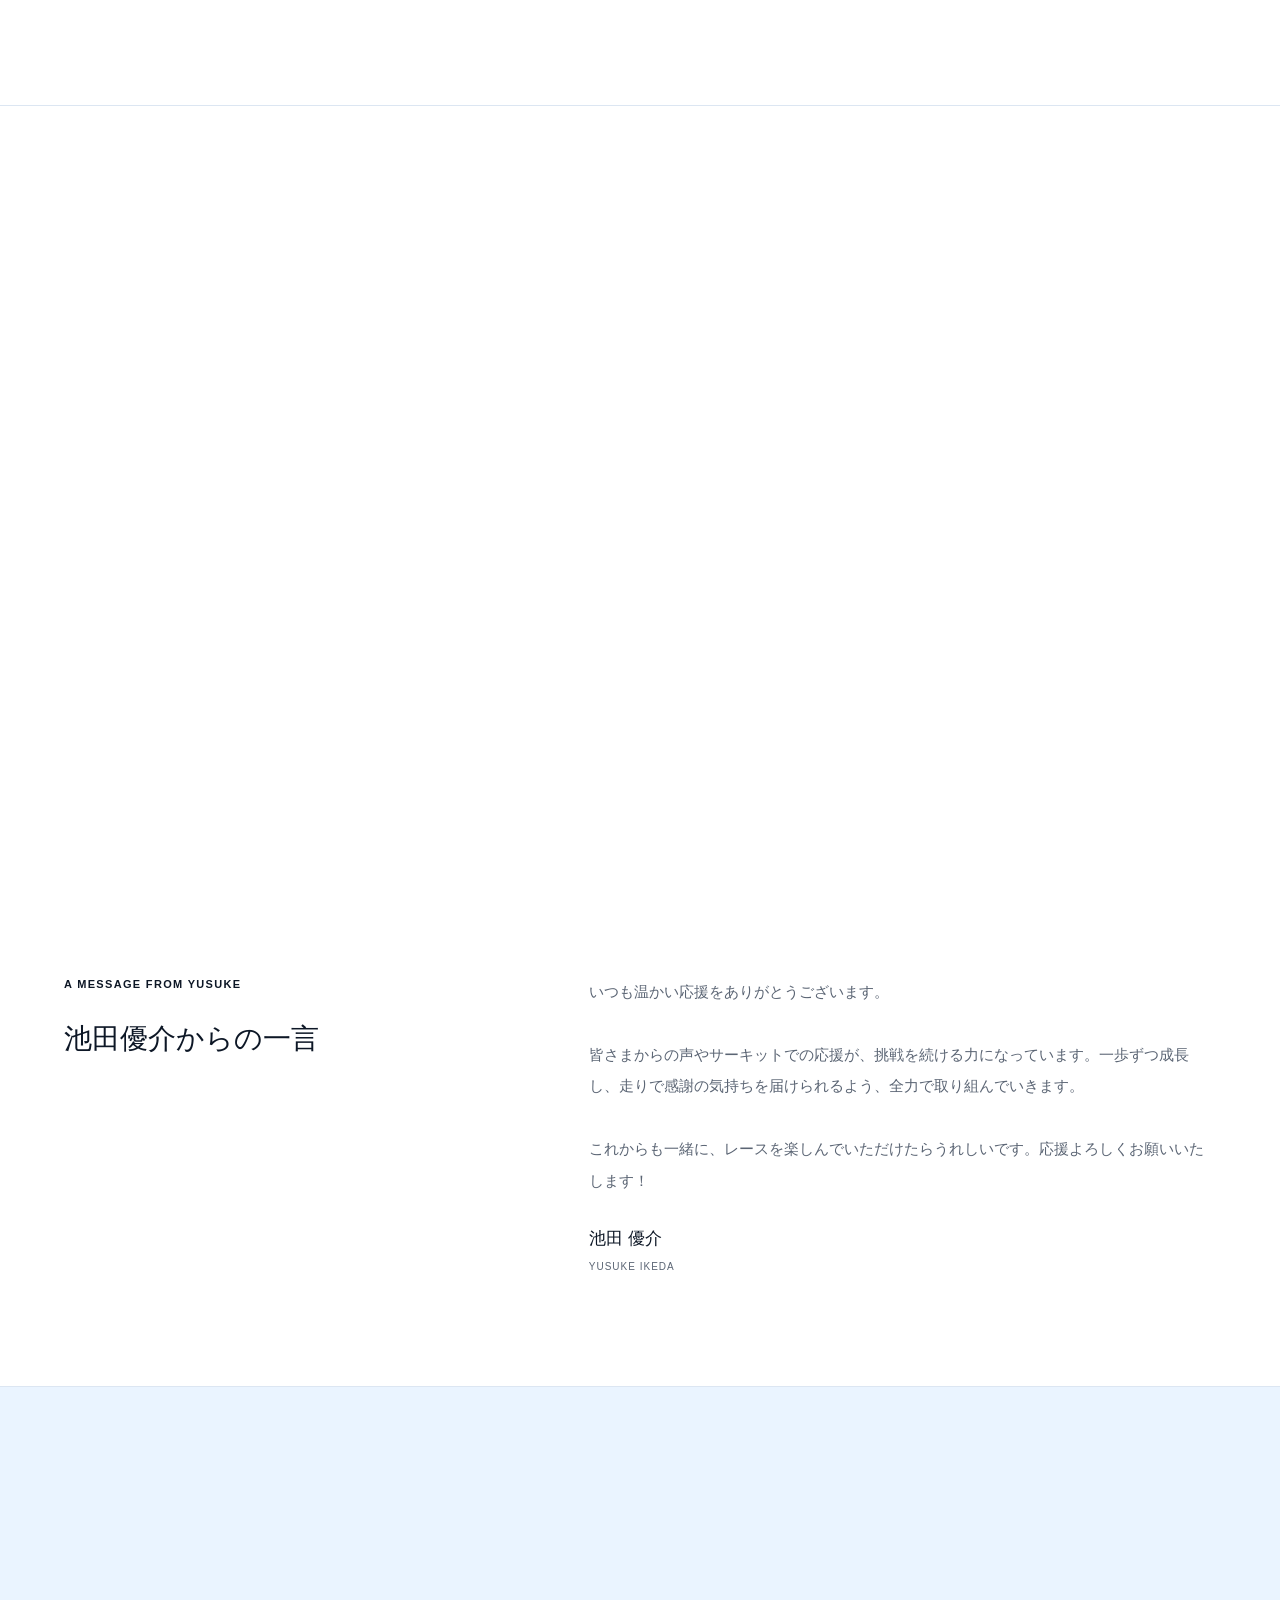
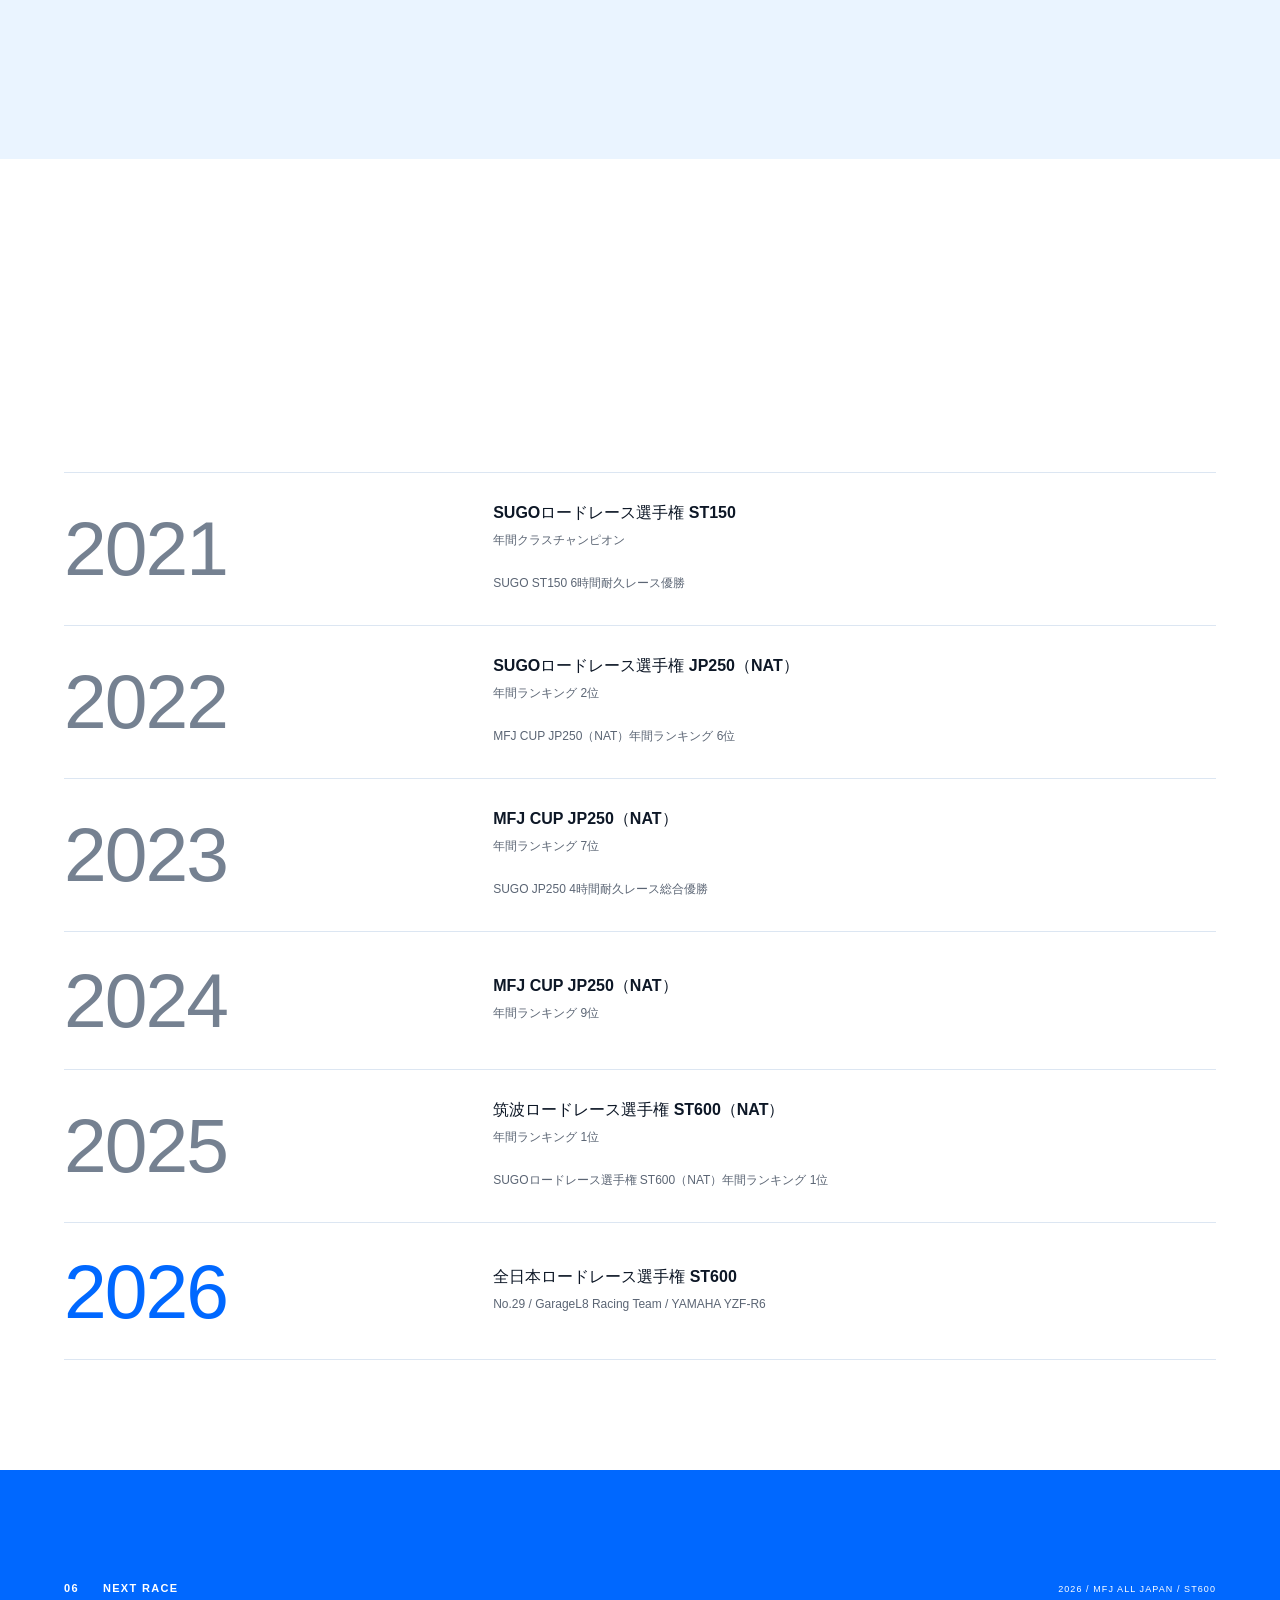
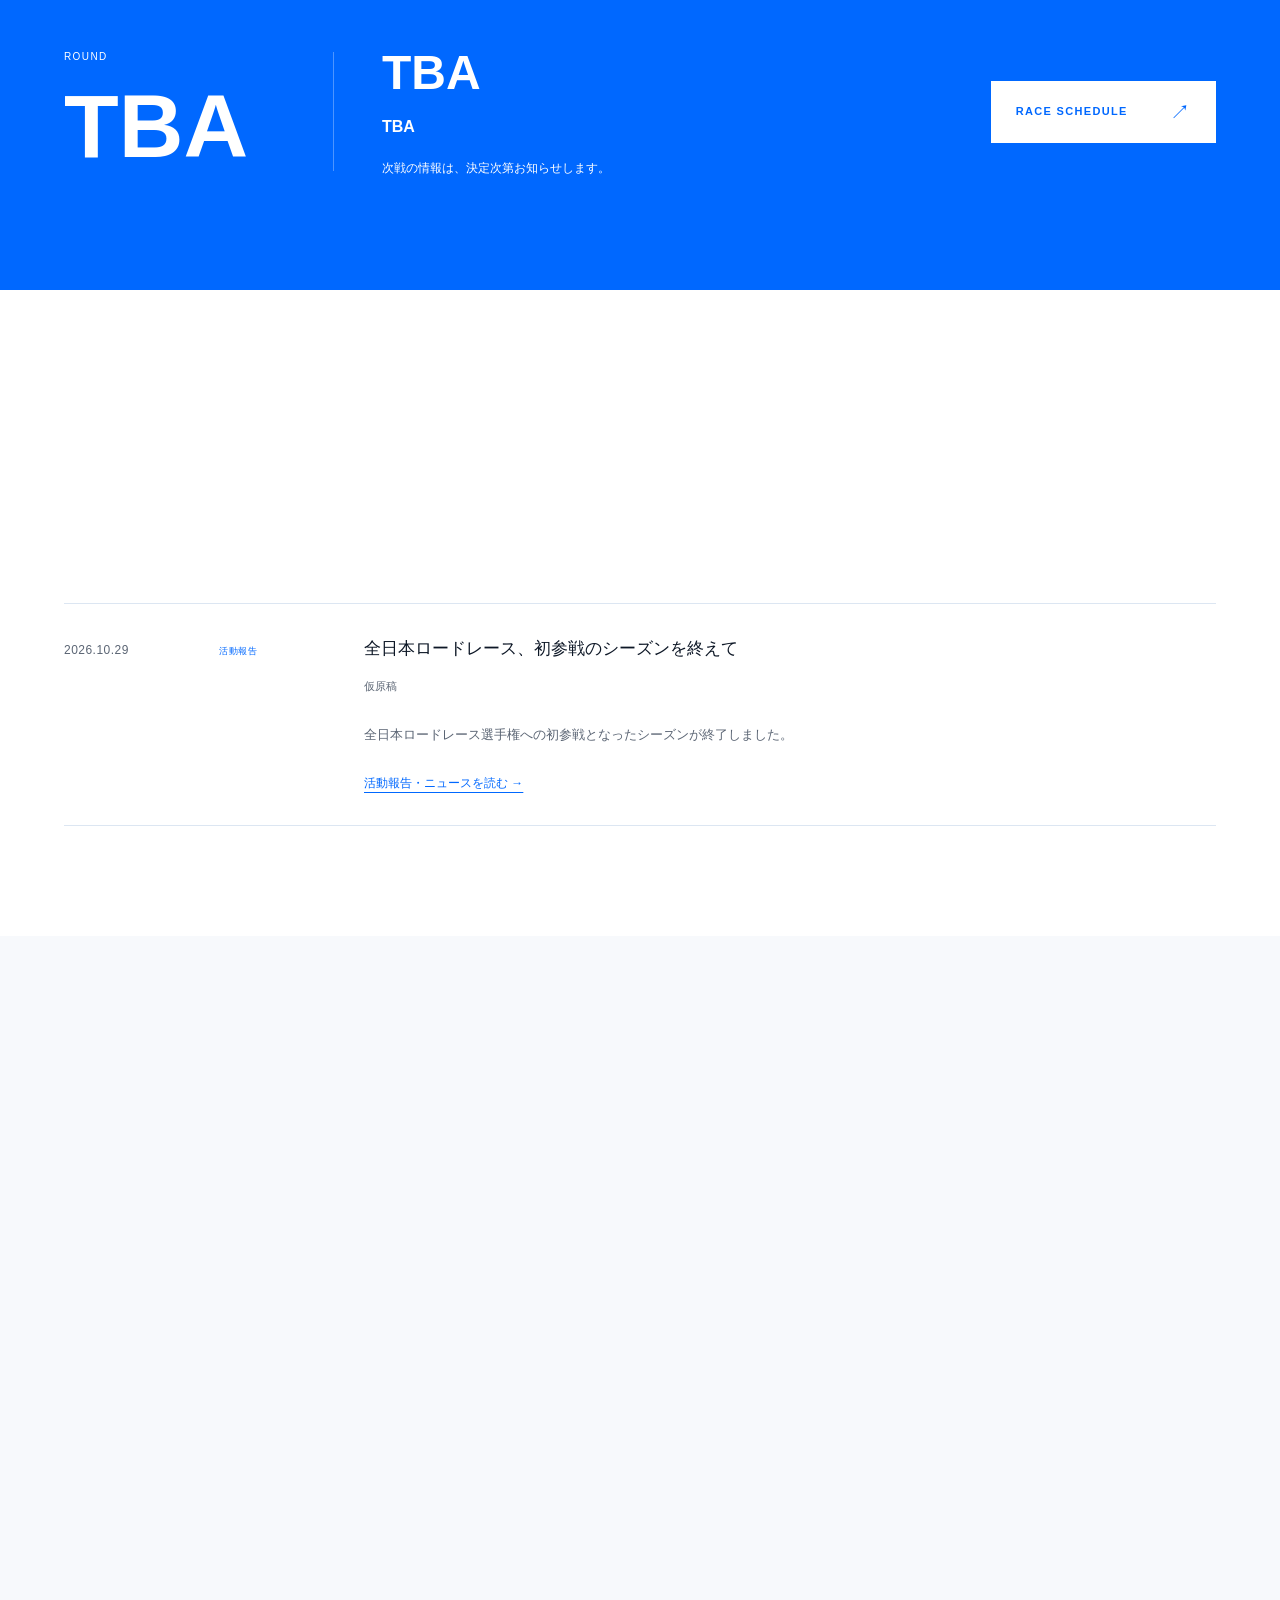
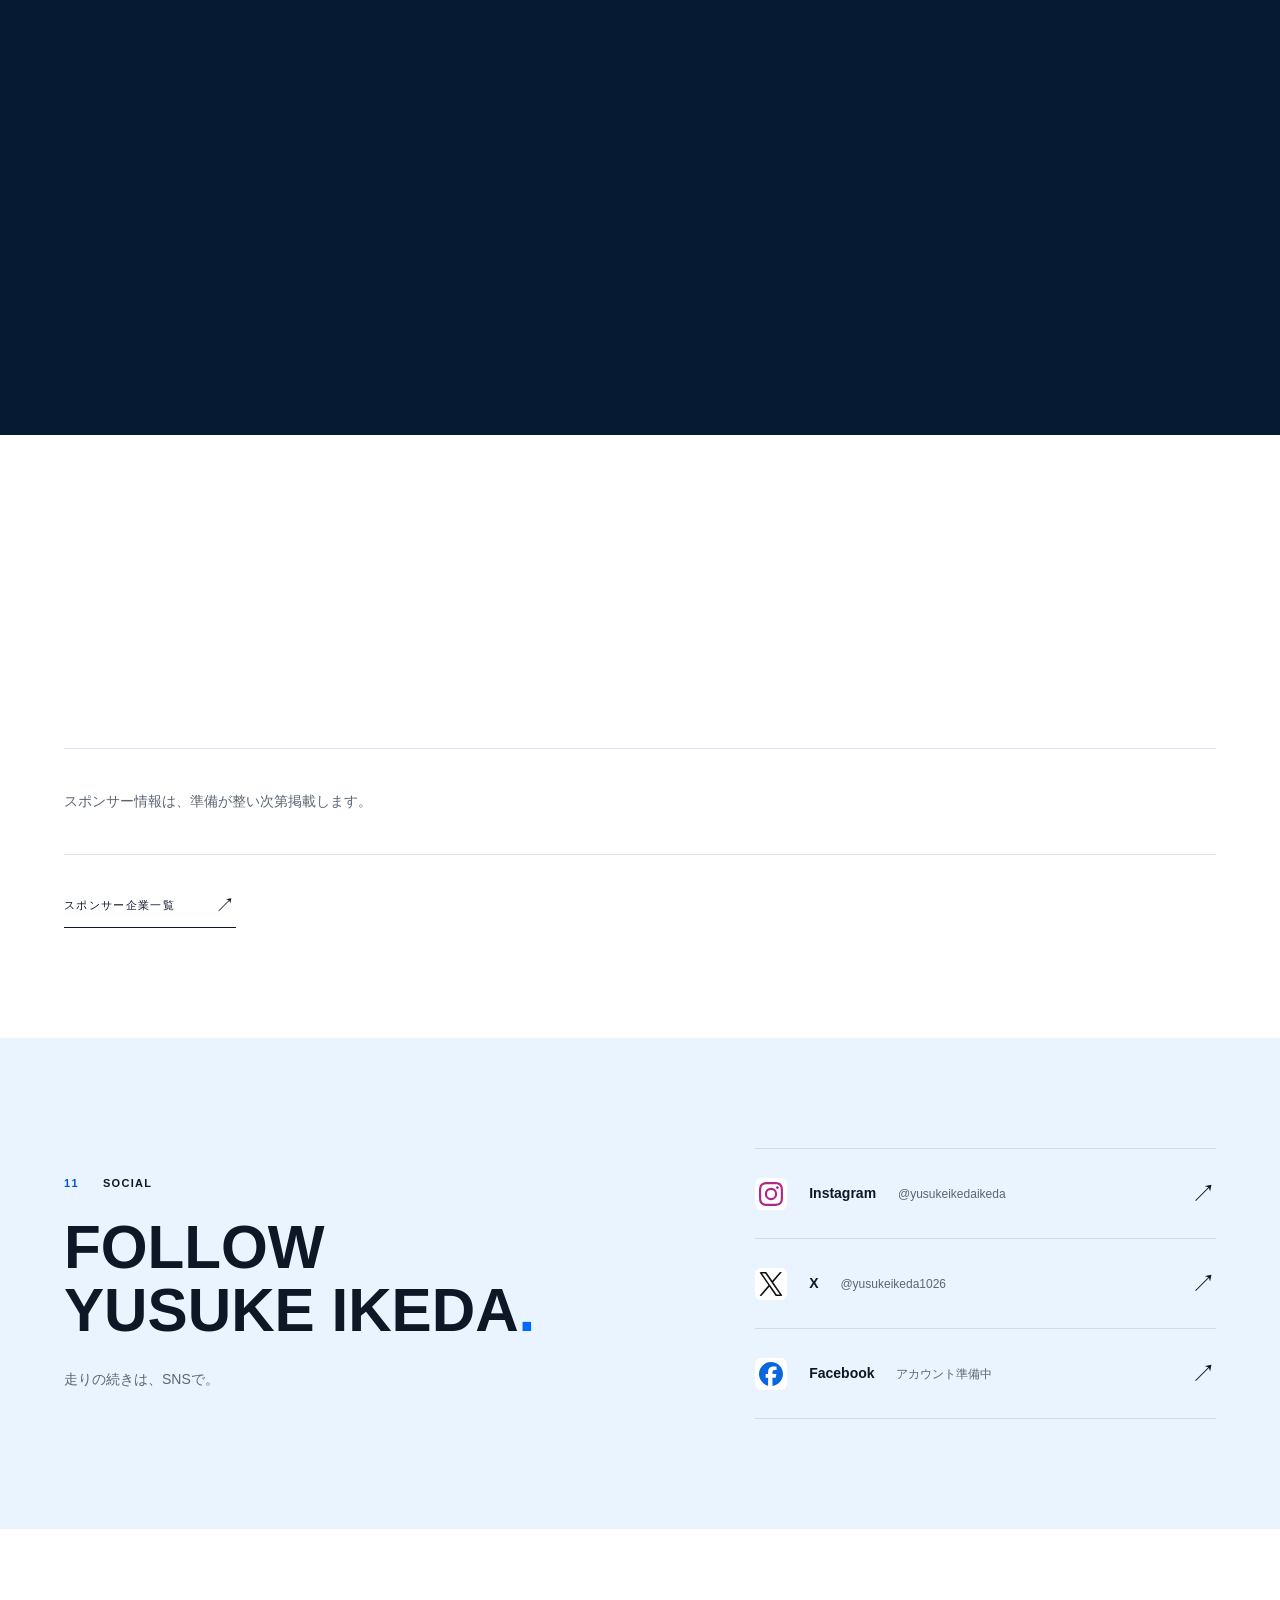
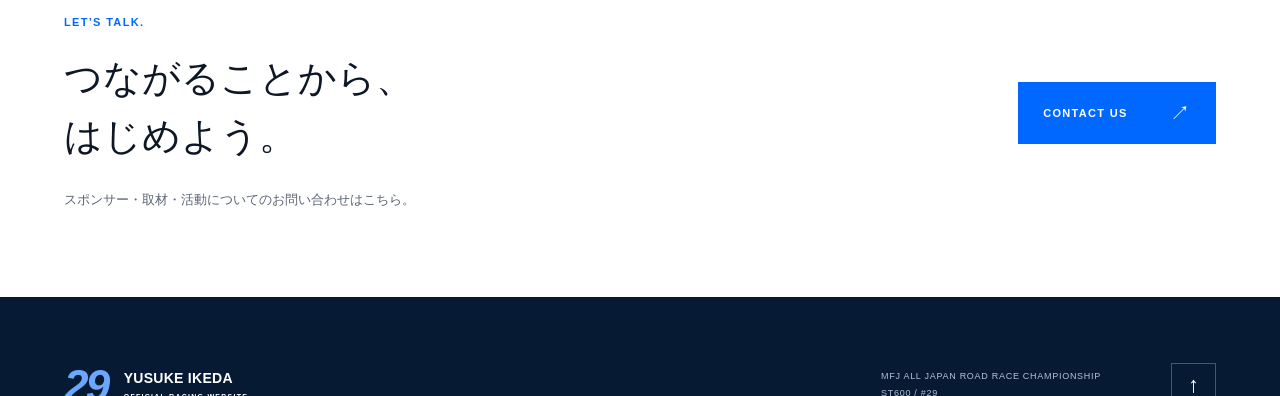
==== commit b29e7e89: "Update website images and layout" ====
--- a/index.html
+++ b/index.html
@@ -262,8 +262,7 @@
       <section class="rider-message section-space wrap" data-profile-message aria-labelledby="rider-message-title">
         <div class="rider-message-heading">
           <p class="eyebrow">A MESSAGE FROM YUSUKE</p>
-          <h2 id="rider-message-title">池田優介からのヒトコト</h2>
-          <p class="sample-note" data-profile-message-note>仮メッセージ</p>
+          <h2 id="rider-message-title">池田優介からの一言</h2>
         </div>
         <div class="rider-message-copy">
           <p data-bind="profile.message">いつも温かい応援をありがとうございます。
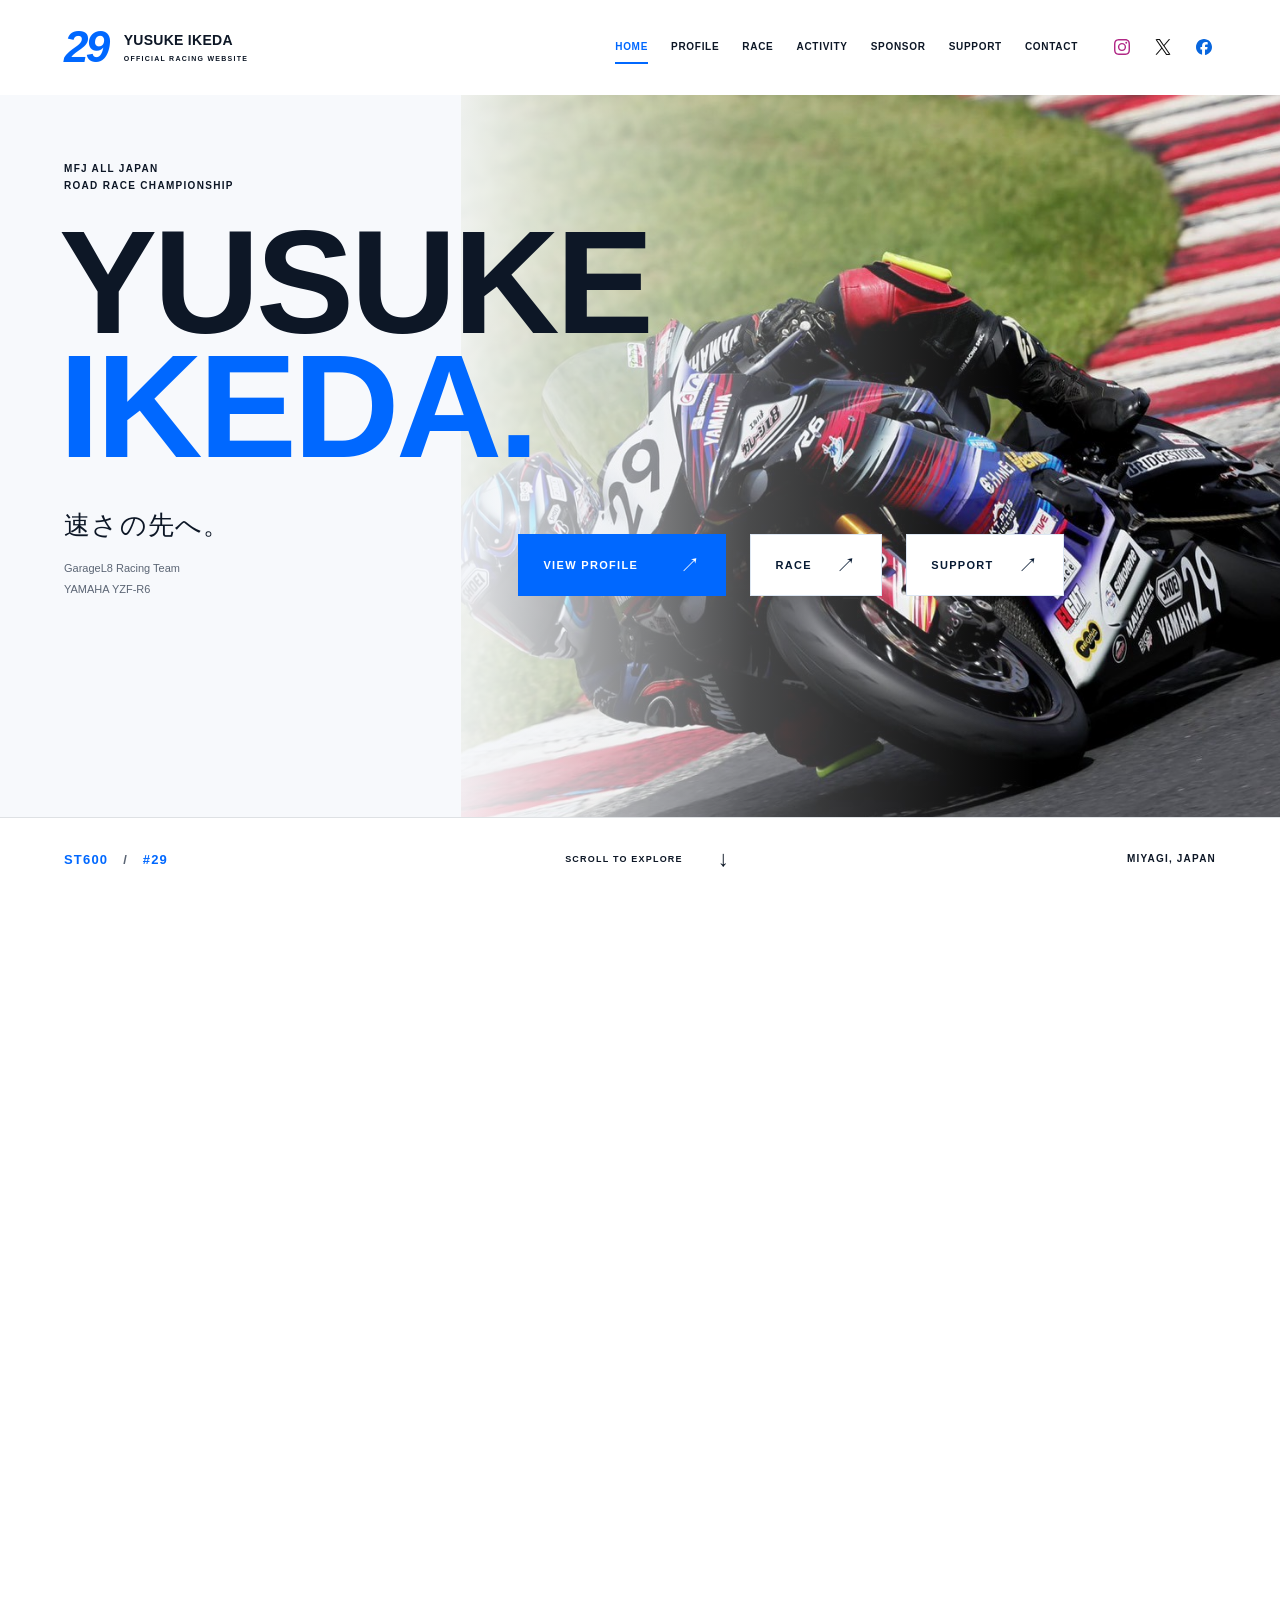
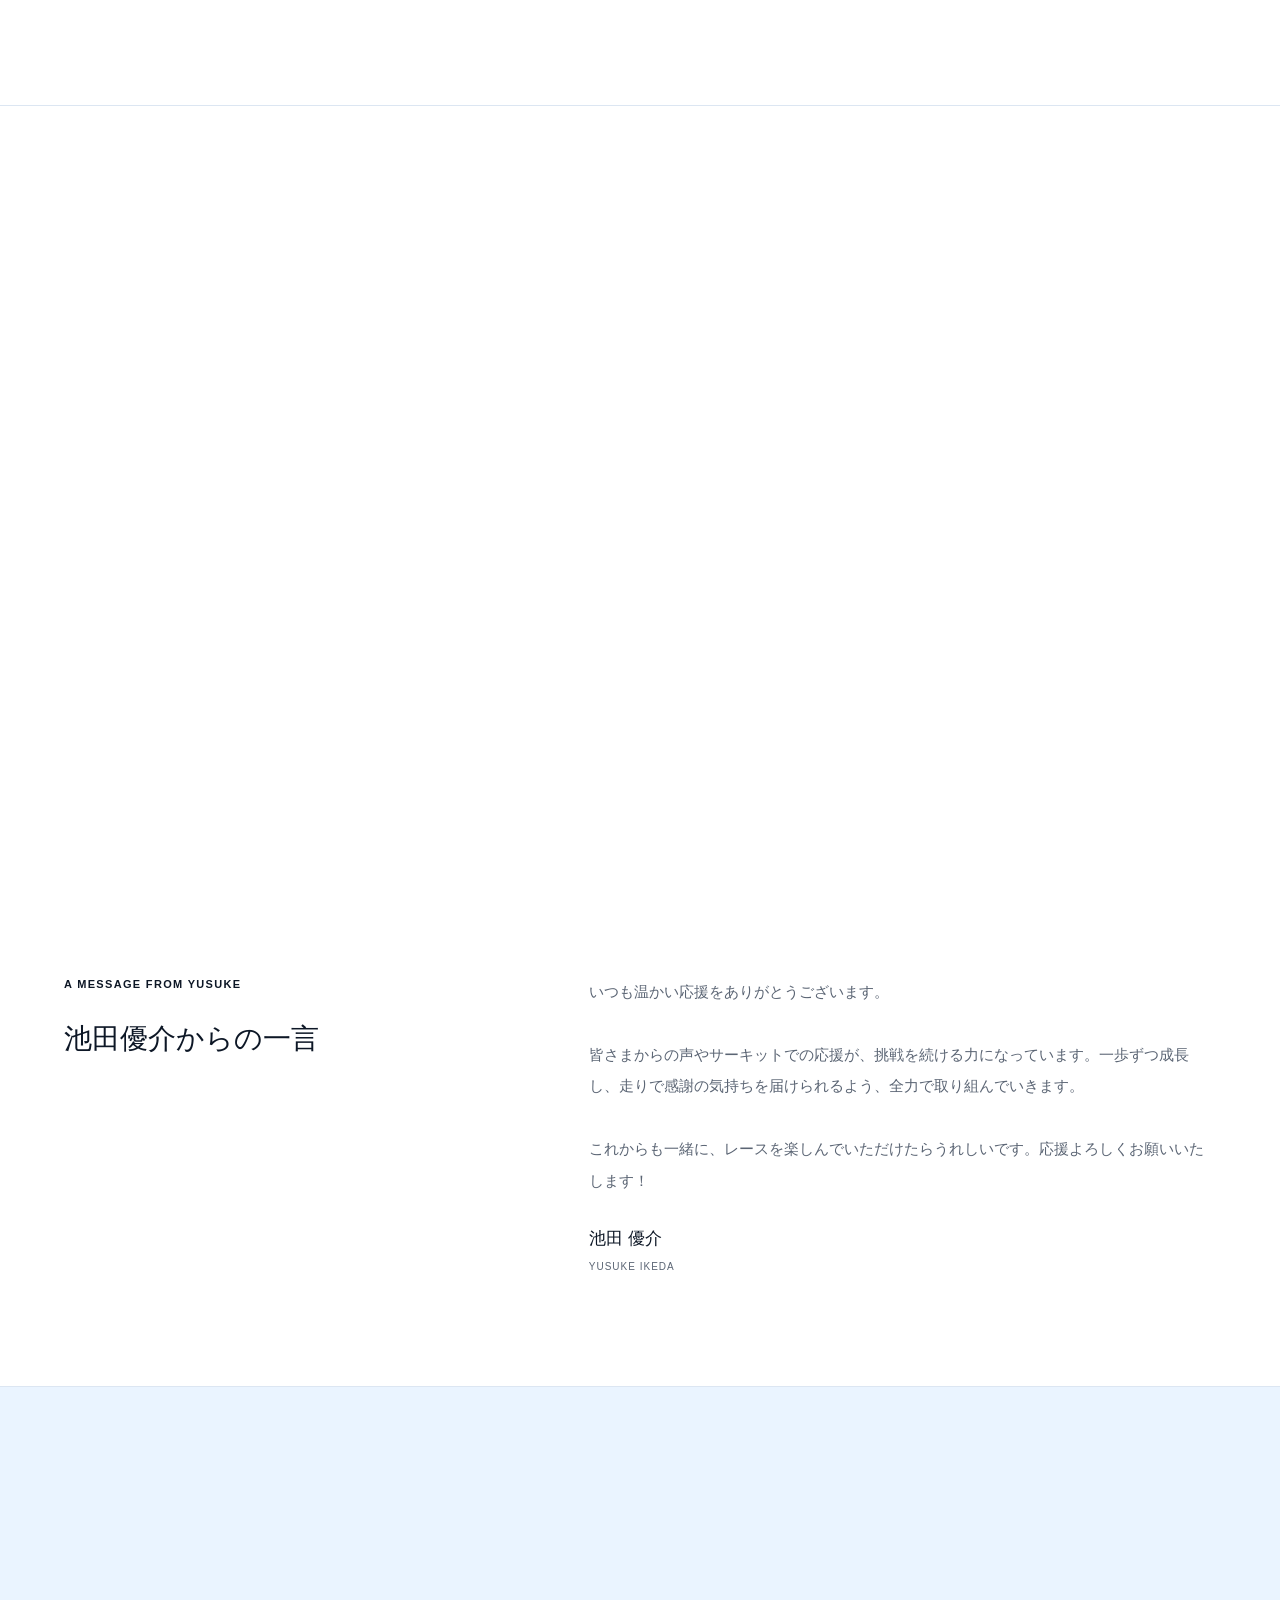
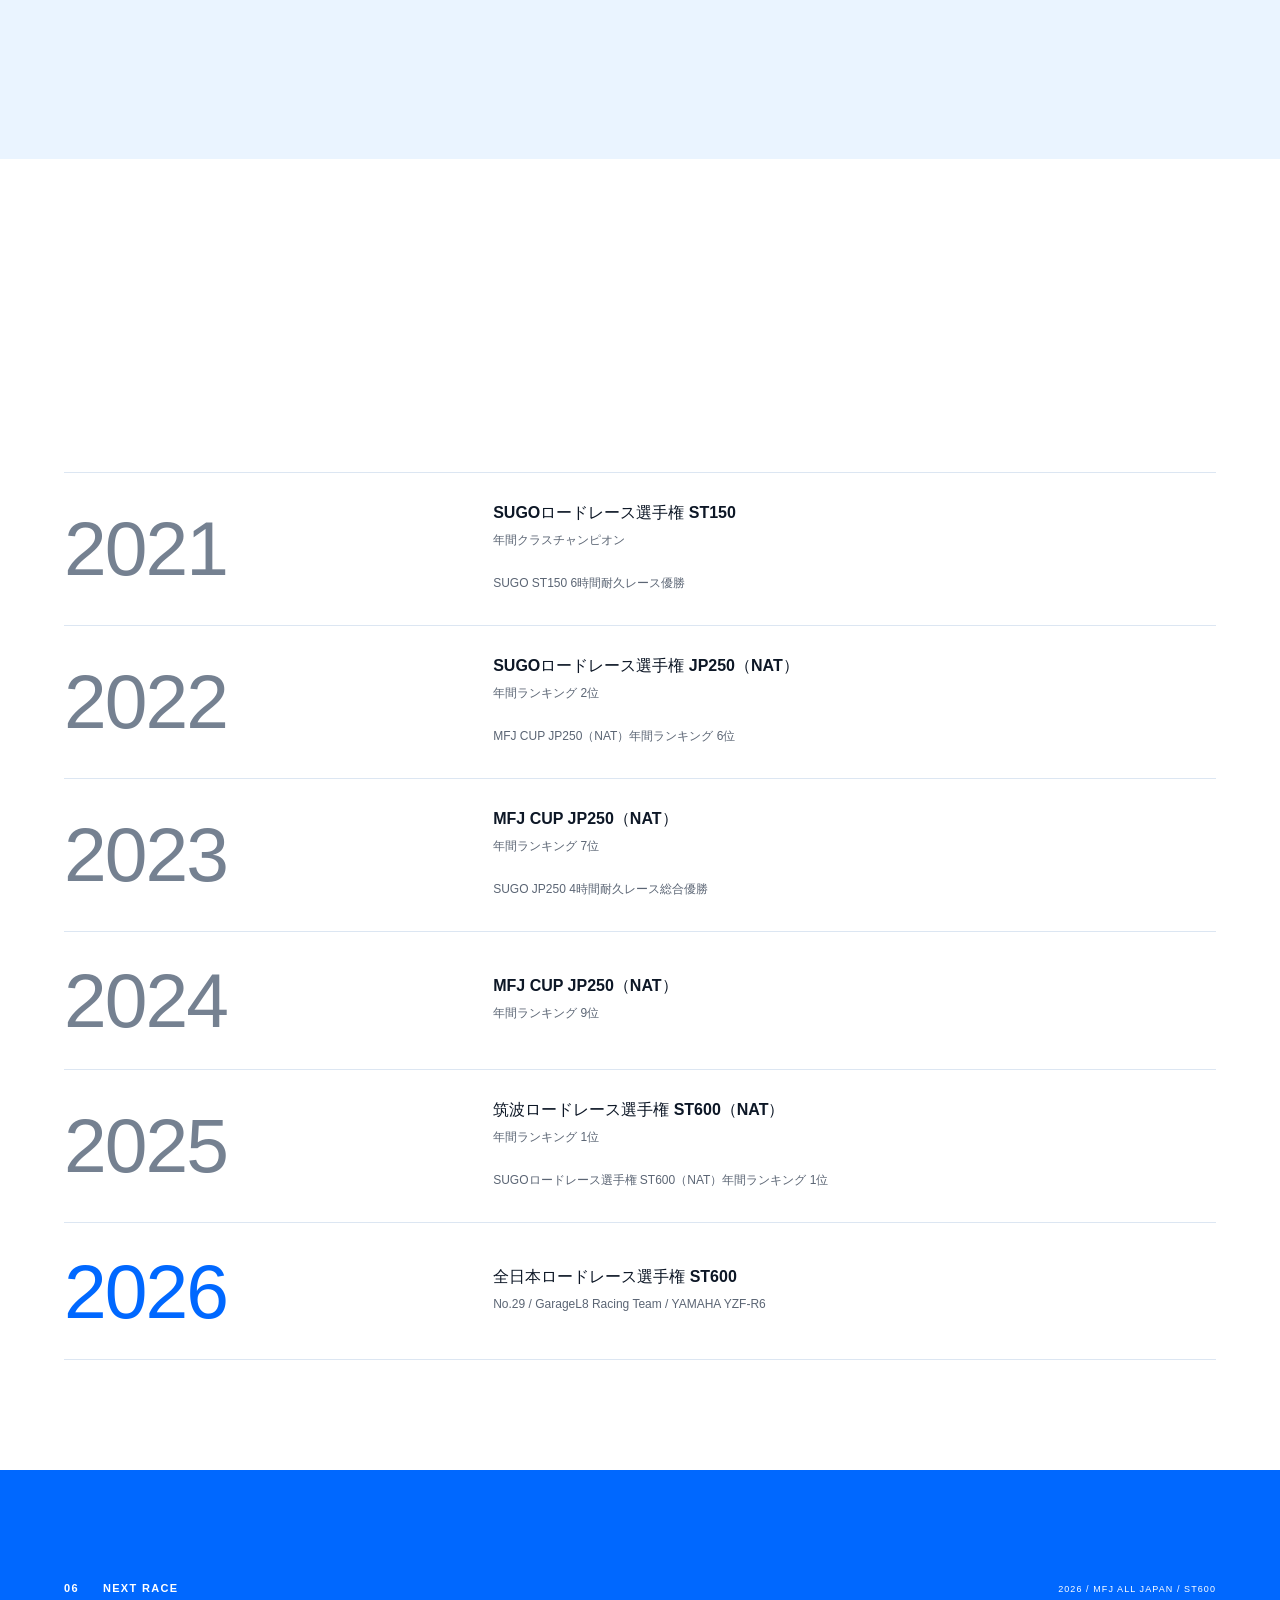
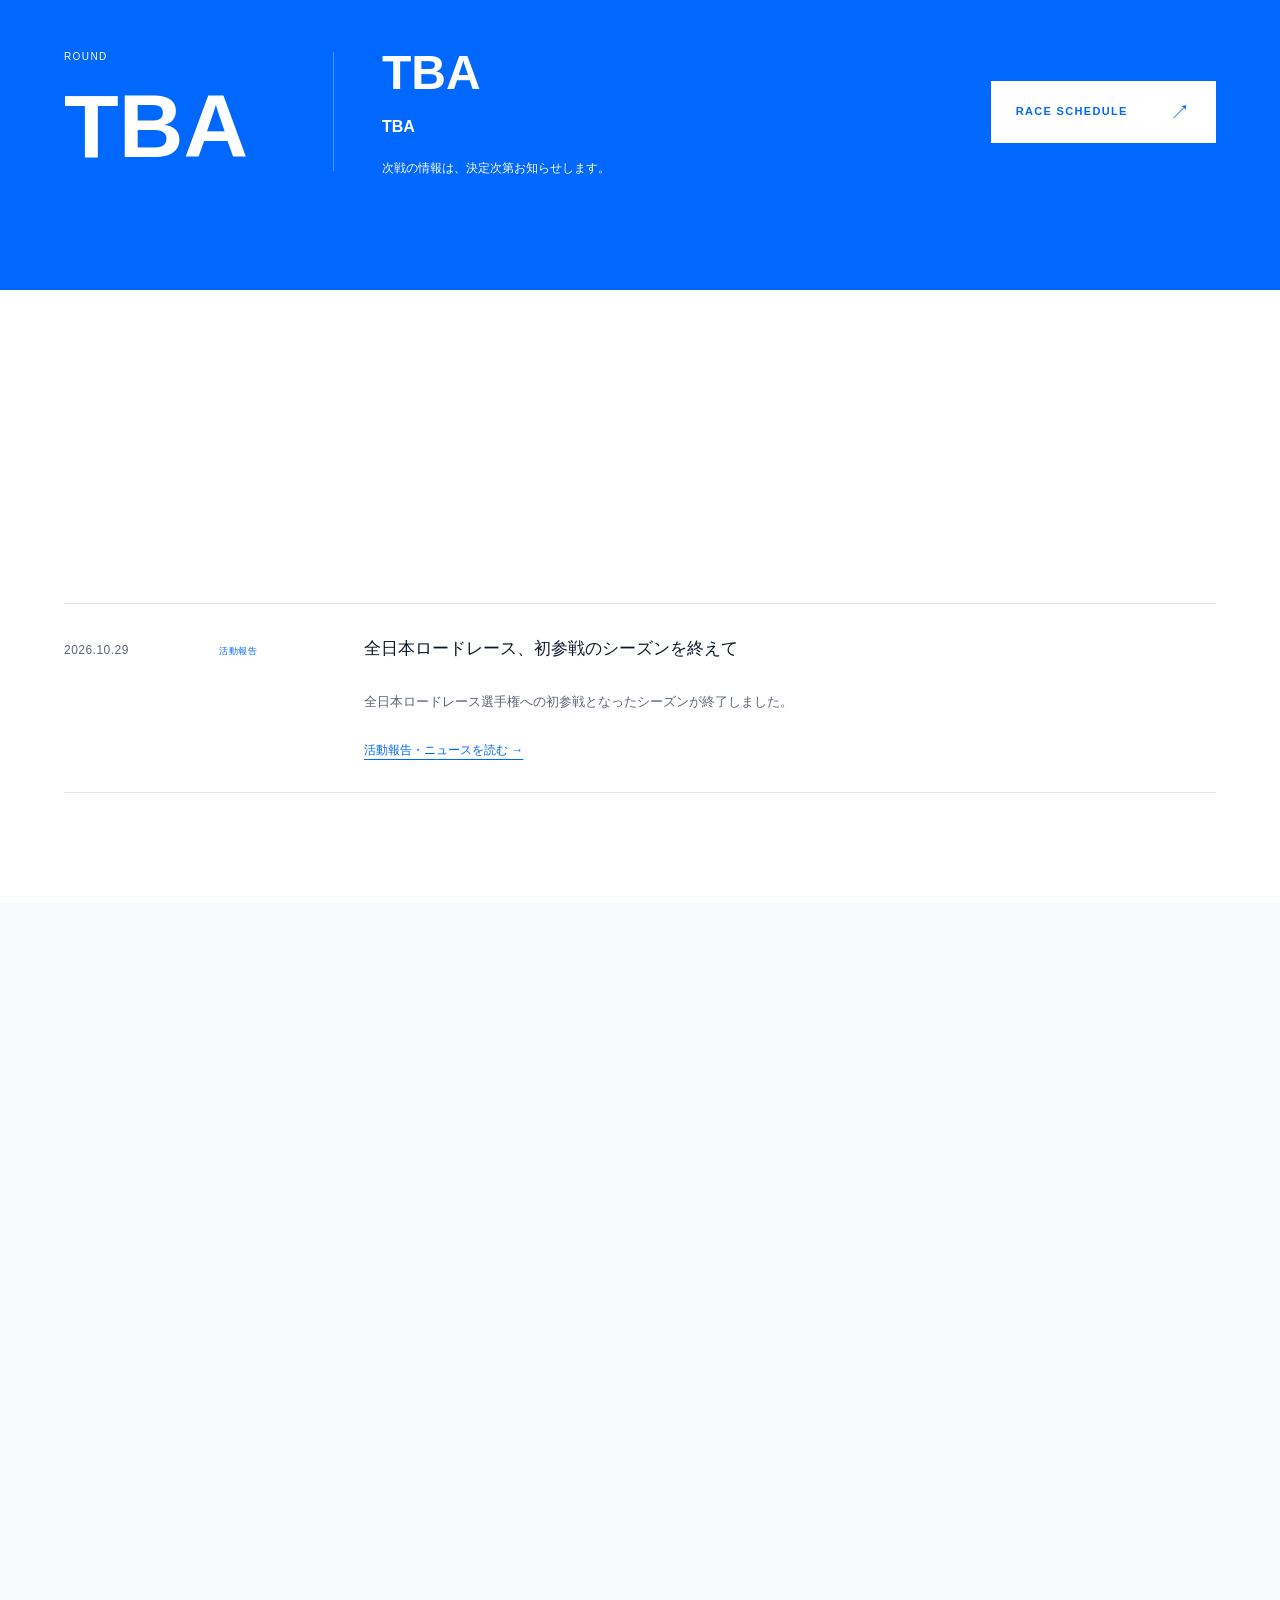
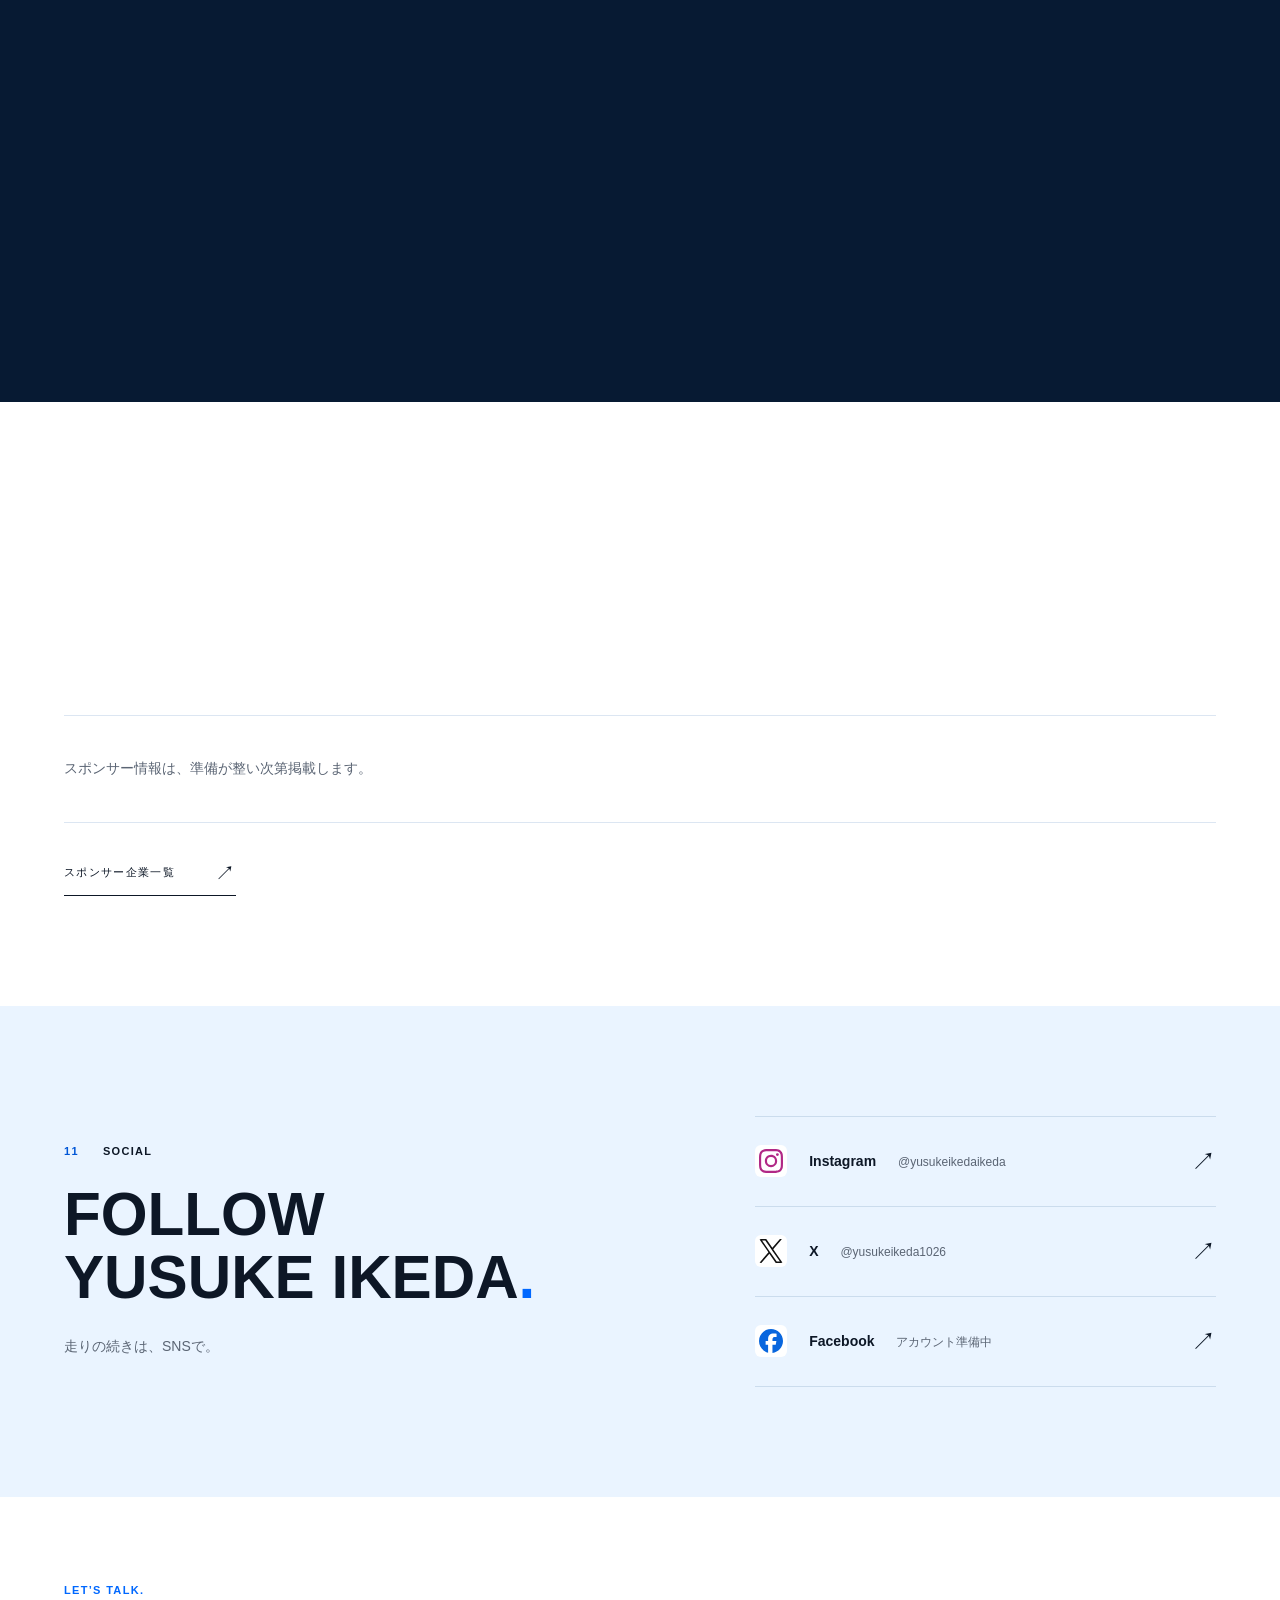
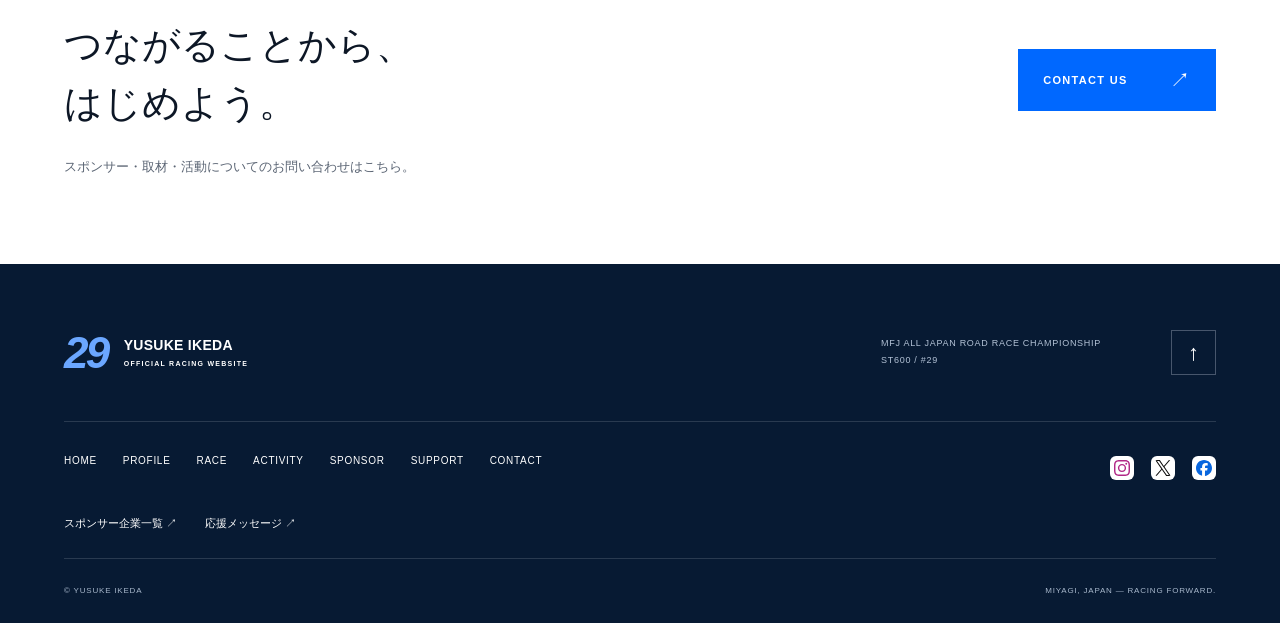
==== commit 0dd58d0d: "Polish publication content and unify activity navigation" ====
--- a/index.html
+++ b/index.html
@@ -35,15 +35,15 @@
     />
     <meta
       property="og:image"
-      content="https://yusukeracing.github.io/yusuke-official-website/assets/images/xxx-ogp.png"
+      content="https://yusukeracing.github.io/yusuke-official-website/assets/images/yusuke.hero_01.jpg"
     />
     <meta name="twitter:card" content="summary_large_image" />
     <link rel="icon" href="assets/icons/favicon.svg" type="image/svg+xml" />
     <meta name="theme-color" content="#0068FF" />
-    <link rel="stylesheet" href="assets/css/style.css?v=20261029-activity-1" />
-    <link rel="stylesheet" href="assets/css/responsive.css?v=20261029-activity-1" />
-    <link rel="stylesheet" href="assets/css/activity.css?v=20261029-activity-1" />
-    <link rel="stylesheet" href="assets/css/social.css?v=20261029-activity-1" />
+    <link rel="stylesheet" href="assets/css/style.css?v=20261029-release-1" />
+    <link rel="stylesheet" href="assets/css/responsive.css?v=20261029-release-1" />
+    <link rel="stylesheet" href="assets/css/activity.css?v=20261029-release-1" />
+    <link rel="stylesheet" href="assets/css/social.css?v=20261029-release-1" />
     <script type="application/ld+json">
       {
         "@context": "https://schema.org",
@@ -67,10 +67,10 @@
         ]
       }
     </script>
-    <script src="assets/js/main.js?v=20261029-activity-1" defer></script>
-    <script src="assets/js/animation.js?v=20261029-activity-1" defer></script>
-    <script src="assets/js/social-links.js?v=20261029-activity-1" defer></script>
-    <script src="assets/js/data-loader.js?v=20261029-activity-1" defer></script>
+    <script src="assets/js/main.js?v=20261029-release-1" defer></script>
+    <script src="assets/js/animation.js?v=20261029-release-1" defer></script>
+    <script src="assets/js/social-links.js?v=20261029-release-1" defer></script>
+    <script src="assets/js/data-loader.js?v=20261029-release-1" defer></script>
   </head>
   <body id="top" data-page="index">
     <a class="skip-link" href="#main">本文へスキップ</a>
@@ -93,7 +93,7 @@
         >
           <a href="index.html" aria-current="page">HOME</a
           ><a href="profile.html">PROFILE</a><a href="race.html">RACE</a
-          ><a href="news.html">活動報告</a><a href="sponsor.html">SPONSOR</a
+          ><a href="news.html">ACTIVITY</a><a href="sponsor.html">SPONSOR</a
           ><a href="support.html">SUPPORT</a><a href="contact.html">CONTACT</a>
         </nav>
         <div class="header-socials" data-socials="icons"></div>
@@ -127,8 +127,8 @@
                 alt="コーナーを走行する池田優介とゼッケン29のマシン"
                 data-photo-image
             /></picture>
-            <span class="photo-mark" aria-hidden="true">+</span
-            ><span class="photo-label">xxx <span>xxx-hero-01</span></span>
+            <span class="photo-mark" hidden aria-hidden="true">+</span
+            ><span class="photo-label" hidden>xxx <span>xxx-hero-01</span></span>
           </figure>
           <span class="hero-watermark" aria-hidden="true">29</span
           ><span class="hero-photo-note tiny-caps"
@@ -213,8 +213,8 @@
                 alt="走行中に手を上げる池田優介"
                 data-photo-image
             /></picture>
-            <span class="photo-mark" aria-hidden="true">+</span
-            ><span class="photo-label">xxx <span>xxx-race-current</span></span>
+            <span class="photo-mark" hidden aria-hidden="true">+</span
+            ><span class="photo-label" hidden>xxx <span>xxx-race-current</span></span>
             <figcaption>2026 / ST600 / No.29</figcaption>
           </figure>
         </div>
@@ -237,8 +237,8 @@
                 alt="ヘルメットを持ちレーシングスーツ姿で立つ池田優介"
                 data-photo-image
             /></picture>
-            <span class="photo-mark" aria-hidden="true">+</span
-            ><span class="photo-label">xxx <span>xxx-profile-01</span></span>
+            <span class="photo-mark" hidden aria-hidden="true">+</span
+            ><span class="photo-label" hidden>xxx <span>xxx-profile-01</span></span>
             <figcaption>YUSUKE IKEDA / MIYAGI, JAPAN</figcaption>
           </figure>
           <div class="who-copy reveal-right">
@@ -301,8 +301,8 @@
                     alt="コーナーを走行する池田優介のゼッケン29のマシン"
                     data-photo-image
                 /></picture>
-                <span class="photo-mark" aria-hidden="true">+</span
-                ><span class="photo-label">xxx <span>xxx-story-01</span></span>
+                <span class="photo-mark" hidden aria-hidden="true">+</span
+                ><span class="photo-label" hidden>xxx <span>xxx-story-01</span></span>
               </figure>
               <div class="story-copy reveal-right">
                 <span class="story-number">01 / MIYAGI</span>
@@ -326,11 +326,11 @@
                     height="1067"
                     loading="lazy"
                     decoding="async"
-                    alt="xxx"
-                    data-photo-image
-                /></picture>
-                <span class="photo-mark" aria-hidden="true">+</span
-                ><span class="photo-label">xxx <span>xxx-story-02</span></span>
+                    alt="池田優介のレース活動"
+                    data-photo-image
+                /></picture>
+                <span class="photo-mark" hidden aria-hidden="true">+</span
+                ><span class="photo-label" hidden>xxx <span>xxx-story-02</span></span>
               </figure>
               <div class="story-copy reveal-left">
                 <span class="story-number">02 / TEAM</span>
@@ -354,16 +354,16 @@
                     height="1067"
                     loading="lazy"
                     decoding="async"
-                    alt="xxx"
-                    data-photo-image
-                /></picture>
-                <span class="photo-mark" aria-hidden="true">+</span
-                ><span class="photo-label">xxx <span>xxx-story-03</span></span>
+                    alt="池田優介のレース活動"
+                    data-photo-image
+                /></picture>
+                <span class="photo-mark" hidden aria-hidden="true">+</span
+                ><span class="photo-label" hidden>xxx <span>xxx-story-03</span></span>
               </figure>
               <div class="story-copy reveal-right">
                 <span class="story-number">03 / PADDOCK</span>
                 <h3>サーキットの、<br />そのそばで。</h3>
-                <p>xxx</p>
+                <p>応援してくれる人との出会いを大切にし、サーキットの外でもファンとの交流を大事にする。</p>
               </div>
             </article>
           </div>
@@ -883,6 +883,7 @@
             class="photo-slot reveal-image"
             data-photo="assets/images/xxx-pit-01.webp"
             data-photo-bind="site.photos.pit"
+          >
             <picture
               ><img
                 src="assets/images/yusuke.hero_07.jpg"
@@ -890,11 +891,11 @@
                 height="1067"
                 loading="lazy"
                 decoding="async"
-                alt="xxx"
+                alt="池田優介のレース活動"
                 data-photo-image
             /></picture>
-            <span class="photo-mark" aria-hidden="true">+</span
-            ><span class="photo-label">xxx <span>xxx-pit-01</span></span>
+            <span class="photo-mark" hidden aria-hidden="true">+</span
+            ><span class="photo-label" hidden>xxx <span>xxx-pit-01</span></span>
           </figure>
         </div>
       </section>
@@ -958,7 +959,7 @@
           <nav aria-label="フッターナビゲーション">
             <a href="index.html" aria-current="page">HOME</a
             ><a href="profile.html">PROFILE</a><a href="race.html">RACE</a
-            ><a href="news.html">活動報告</a><a href="sponsor.html">SPONSOR</a
+            ><a href="news.html">ACTIVITY</a><a href="sponsor.html">SPONSOR</a
             ><a href="support.html">SUPPORT</a
             ><a href="contact.html">CONTACT</a>
           </nav>
@@ -985,15 +986,15 @@
           class="lightbox-image"
           width="1600"
           height="1067"
-          alt="xxx"
+          alt="フォトギャラリーの拡大写真"
           hidden
-        /><span data-lightbox-placeholder>xxx</span>
+        /><span data-lightbox-placeholder>写真を読み込み中です</span>
       </div>
       <div class="lightbox-bottom">
         <button type="button" data-lightbox-prev aria-label="前の写真">
           ←
         </button>
-        <p class="lightbox-caption">xxx</p>
+        <p class="lightbox-caption">フォトギャラリー</p>
         <span class="lightbox-count">01 / 12</span
         ><button type="button" data-lightbox-next aria-label="次の写真">
           →
@@ -1003,12 +1004,12 @@
     <noscript
       ><nav class="nojs-nav wrap" aria-label="ページ一覧">
         <a href="index.html">HOME</a><a href="profile.html">PROFILE</a
-        ><a href="race.html">RACE</a><a href="news.html">活動報告</a
+        ><a href="race.html">RACE</a><a href="news.html">ACTIVITY</a
         ><a href="sponsor.html">SPONSOR</a><a href="support.html">SUPPORT</a
         ><a href="contact.html">CONTACT</a>
       </nav>
       <p class="noscript-notice">
-        最新のニュースや写真の表示にはJavaScriptが必要です。プロフィールと各ページはそのままご覧いただけます。
+        写真の拡大やニュースの絞り込みにはJavaScriptが必要です。本文や各ページはそのままご覧いただけます。
       </p></noscript
     >
   </body>
--- a/assets/css/style.css
+++ b/assets/css/style.css
@@ -689,6 +689,18 @@
   grid-template-columns: 1fr 0.72fr;
   align-items: start;
   gap: 12%;
+}
+.profile-details-grid > .portrait {
+  aspect-ratio: auto;
+  align-self: center;
+}
+.profile-details-grid > .portrait picture {
+  position: static;
+}
+.profile-details-grid > .portrait img {
+  height: auto;
+  max-height: 540px;
+  object-fit: contain;
 }
 .profile-details h2 {
   font-size: 36px;
--- a/assets/css/responsive.css
+++ b/assets/css/responsive.css
@@ -750,9 +750,10 @@
     font-size: 13px;
   }
   .profile-details-grid > .portrait {
-    width: 75%;
-    justify-self: end;
-    aspect-ratio: 0.9;
+    width: 100%;
+    max-width: 540px;
+    justify-self: center;
+    aspect-ratio: auto;
   }
   .editorial-split {
     grid-template-columns: 1fr;
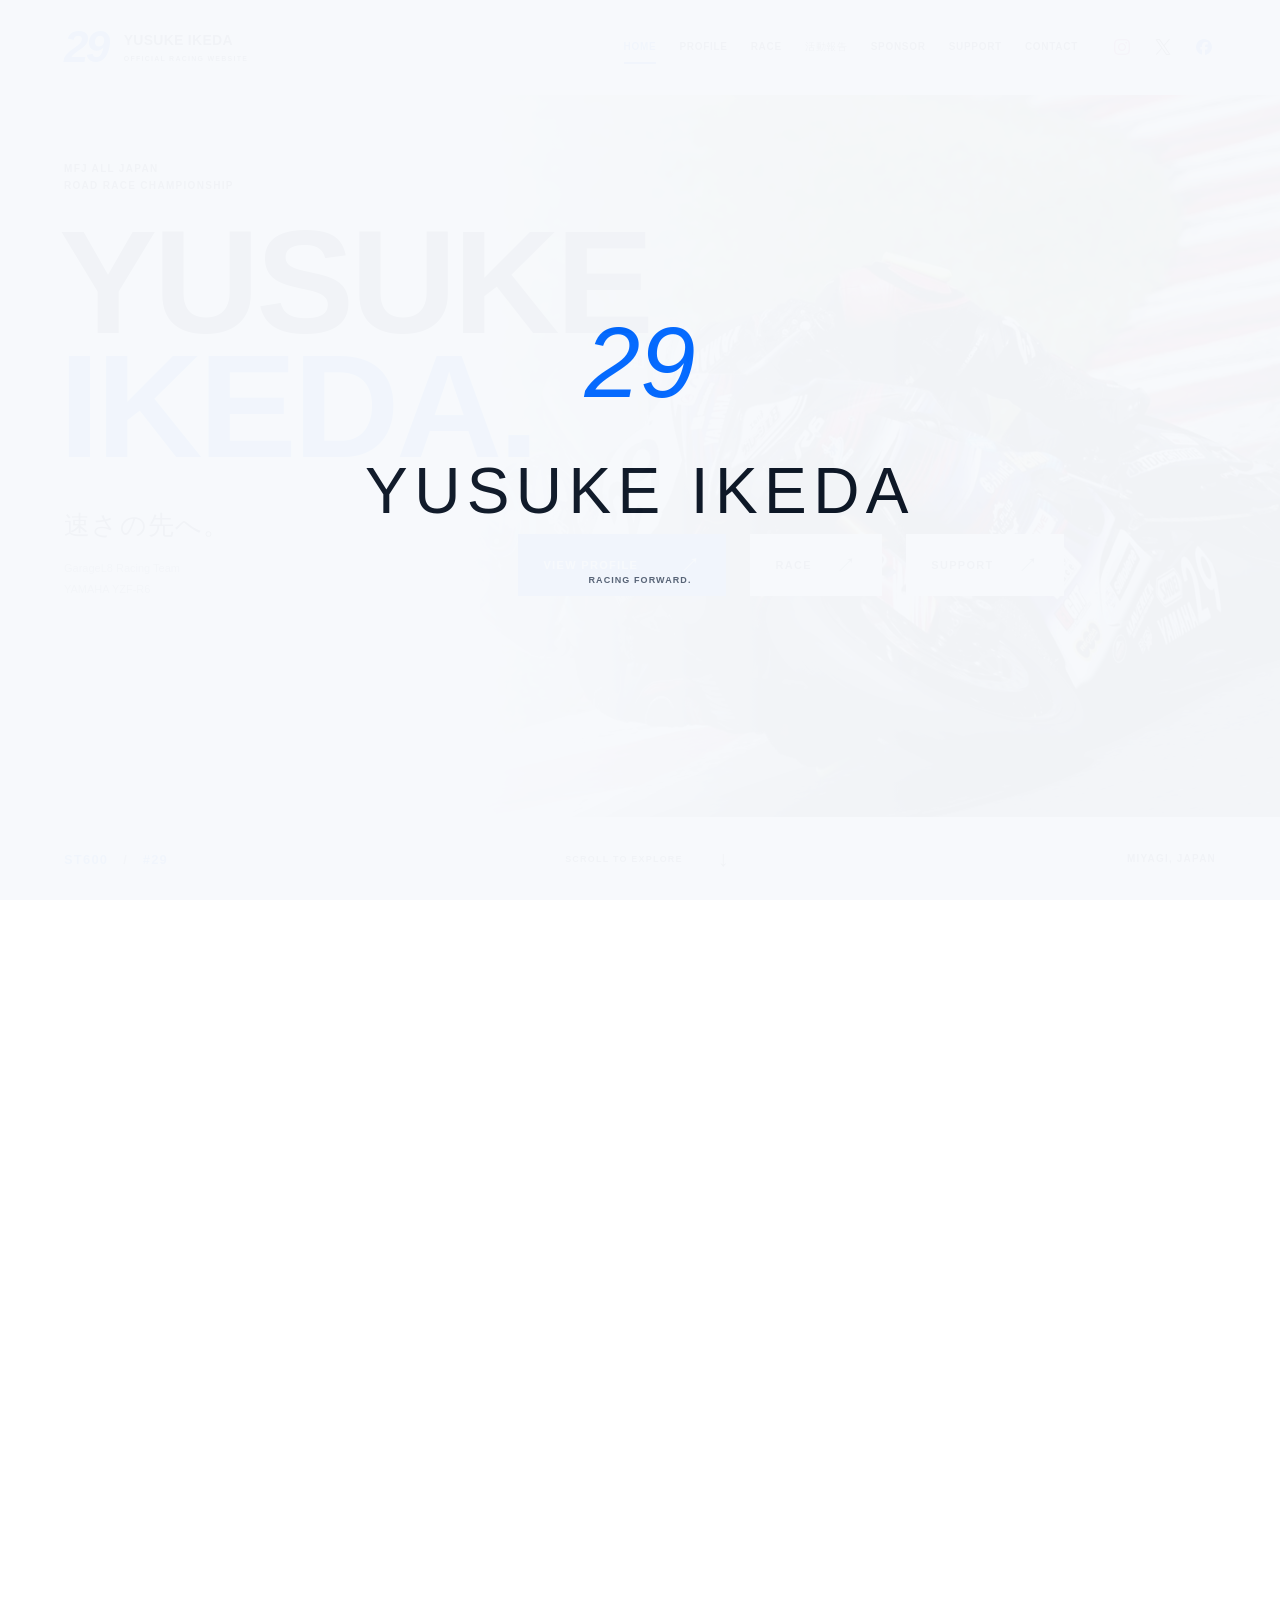
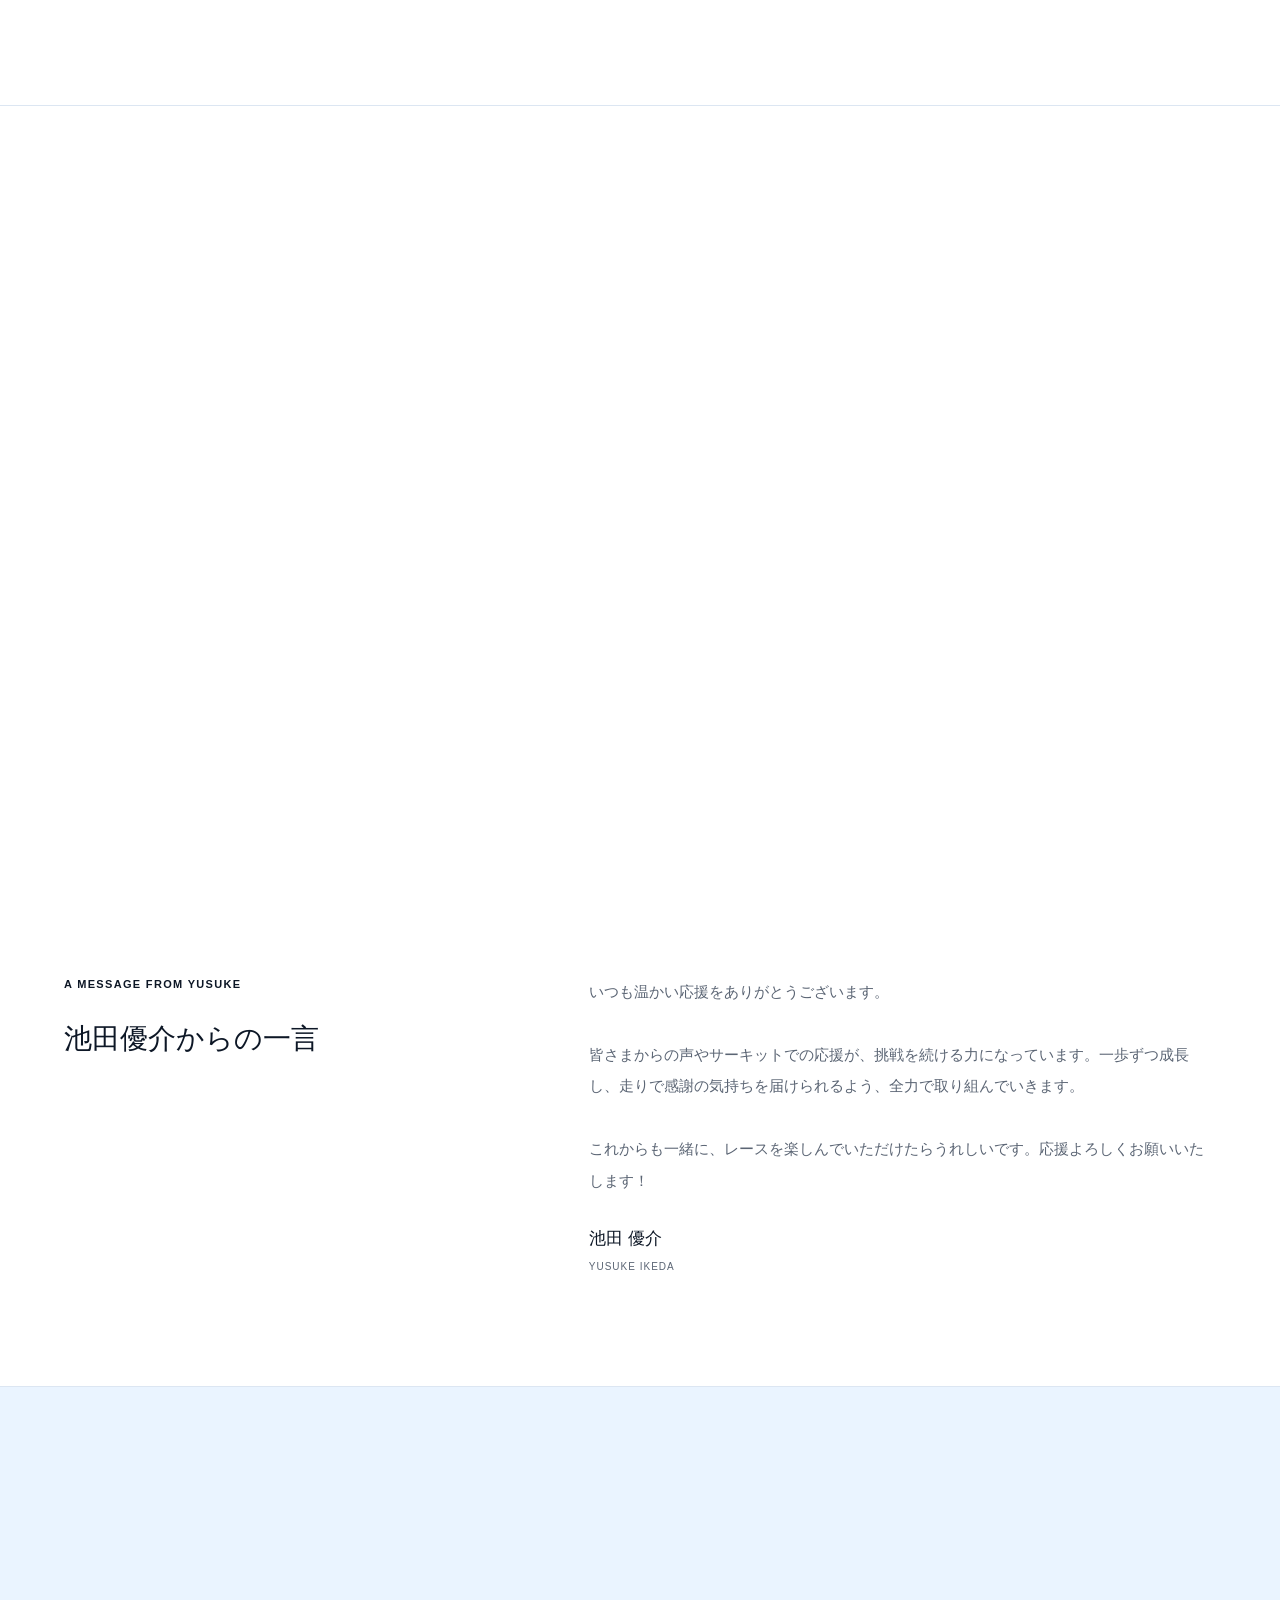
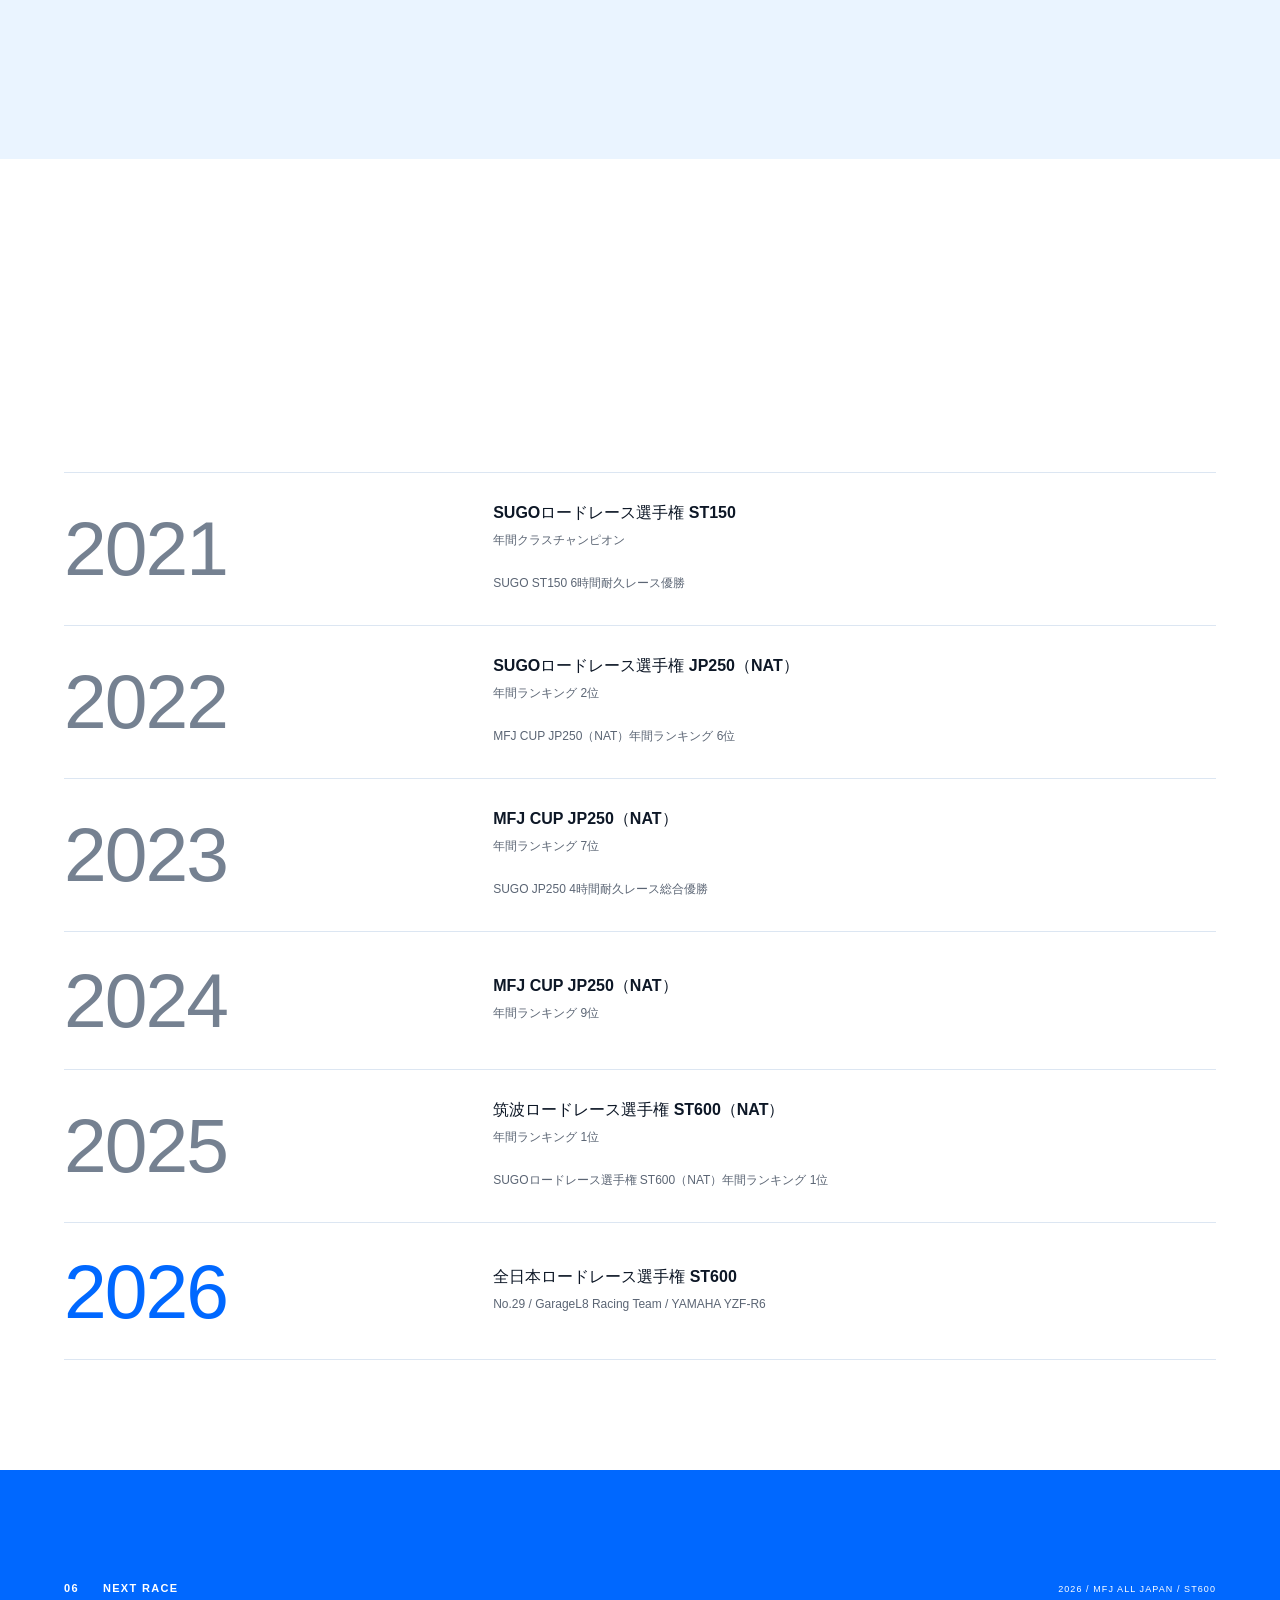
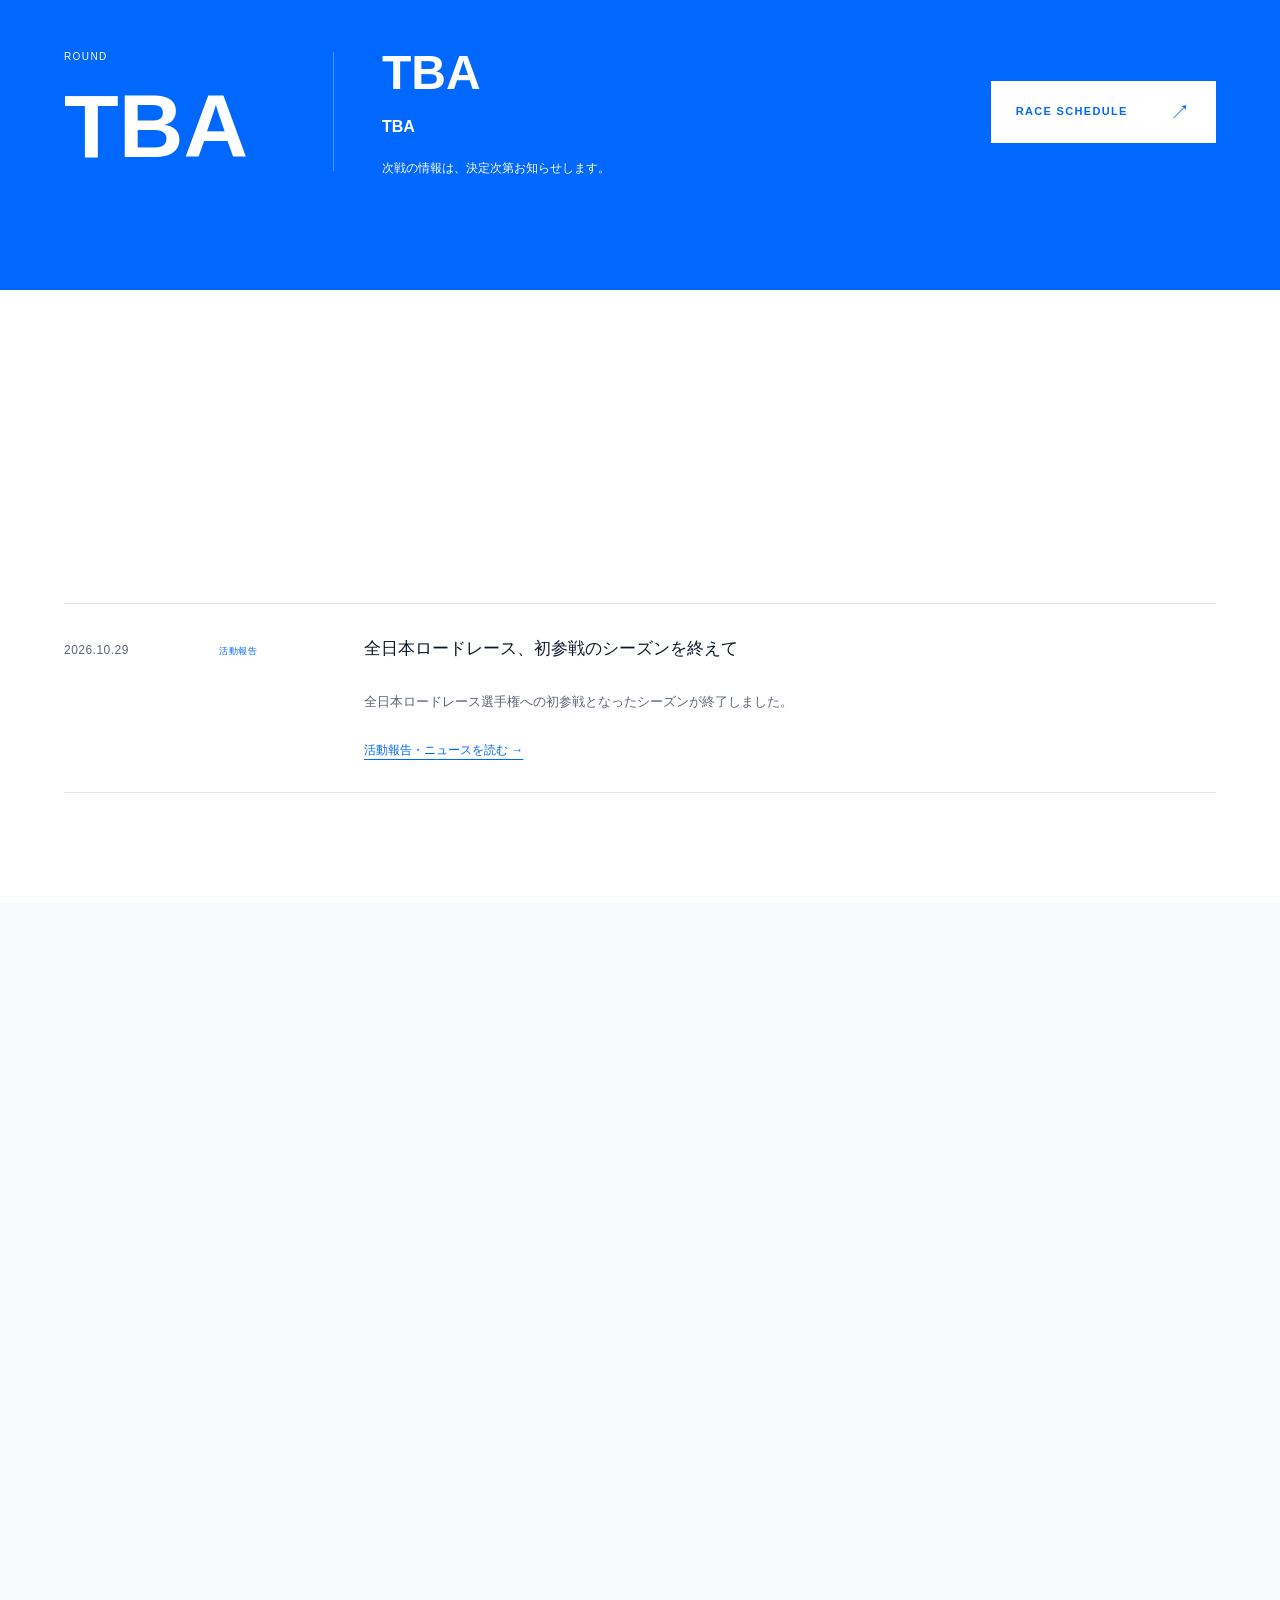
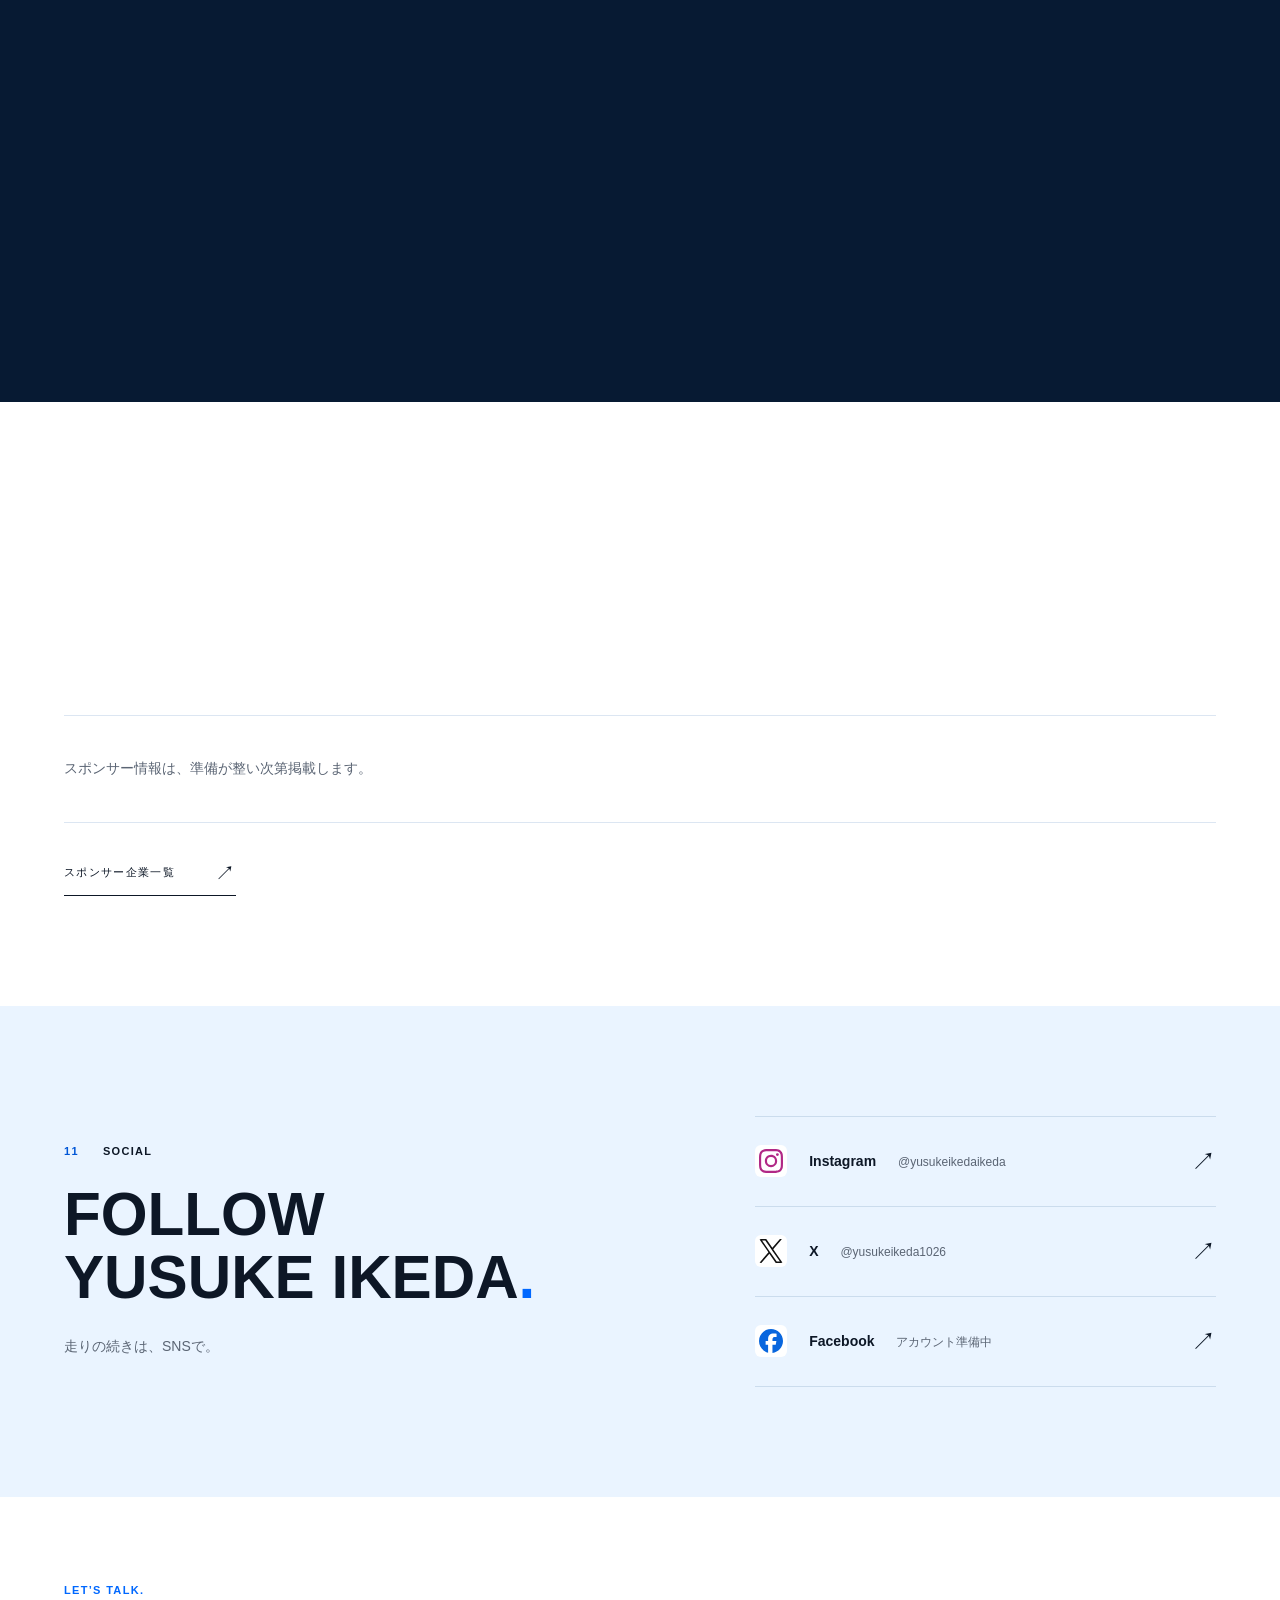
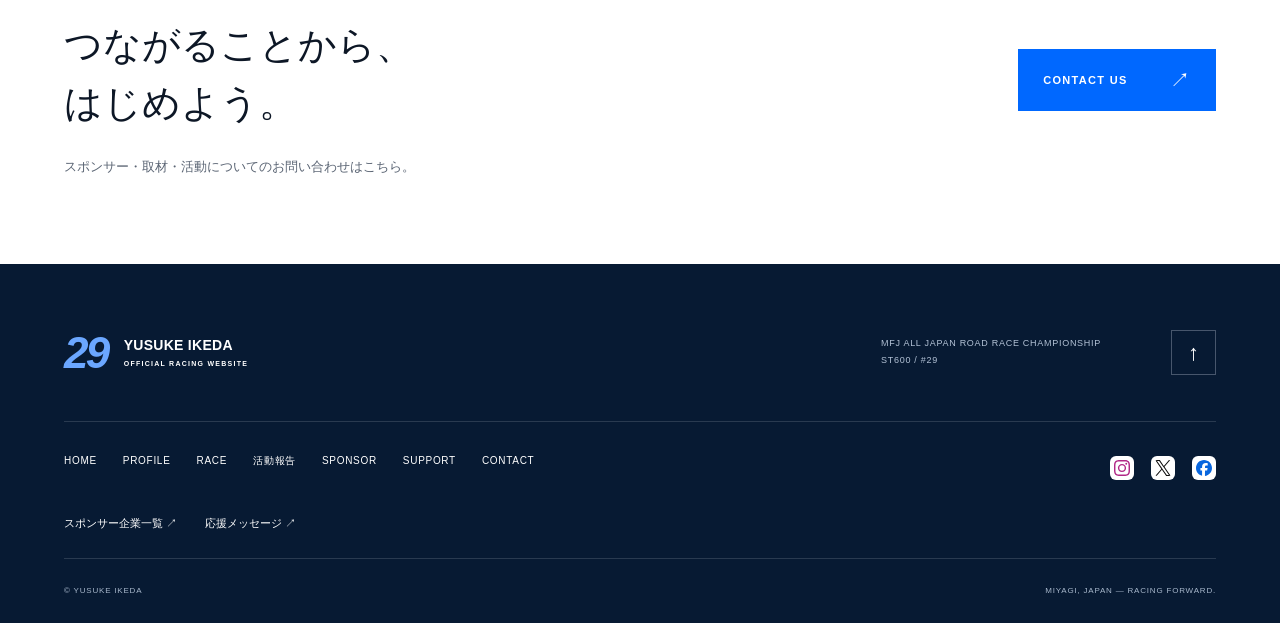
==== commit 5dd369f3: "Update website images and layout" ====
--- a/index.html
+++ b/index.html
@@ -35,15 +35,15 @@
     />
     <meta
       property="og:image"
-      content="https://yusukeracing.github.io/yusuke-official-website/assets/images/yusuke.hero_01.jpg"
+      content="https://yusukeracing.github.io/yusuke-official-website/assets/images/xxx-ogp.png"
     />
     <meta name="twitter:card" content="summary_large_image" />
     <link rel="icon" href="assets/icons/favicon.svg" type="image/svg+xml" />
     <meta name="theme-color" content="#0068FF" />
-    <link rel="stylesheet" href="assets/css/style.css?v=20261029-release-1" />
-    <link rel="stylesheet" href="assets/css/responsive.css?v=20261029-release-1" />
-    <link rel="stylesheet" href="assets/css/activity.css?v=20261029-release-1" />
-    <link rel="stylesheet" href="assets/css/social.css?v=20261029-release-1" />
+    <link rel="stylesheet" href="assets/css/style.css?v=20261029-activity-1" />
+    <link rel="stylesheet" href="assets/css/responsive.css?v=20261029-activity-1" />
+    <link rel="stylesheet" href="assets/css/activity.css?v=20261029-activity-1" />
+    <link rel="stylesheet" href="assets/css/social.css?v=20261029-activity-1" />
     <script type="application/ld+json">
       {
         "@context": "https://schema.org",
@@ -67,10 +67,10 @@
         ]
       }
     </script>
-    <script src="assets/js/main.js?v=20261029-release-1" defer></script>
-    <script src="assets/js/animation.js?v=20261029-release-1" defer></script>
-    <script src="assets/js/social-links.js?v=20261029-release-1" defer></script>
-    <script src="assets/js/data-loader.js?v=20261029-release-1" defer></script>
+    <script src="assets/js/main.js?v=20261029-activity-1" defer></script>
+    <script src="assets/js/animation.js?v=20261029-activity-1" defer></script>
+    <script src="assets/js/social-links.js?v=20261029-activity-1" defer></script>
+    <script src="assets/js/data-loader.js?v=20261029-activity-1" defer></script>
   </head>
   <body id="top" data-page="index">
     <a class="skip-link" href="#main">本文へスキップ</a>
@@ -93,7 +93,7 @@
         >
           <a href="index.html" aria-current="page">HOME</a
           ><a href="profile.html">PROFILE</a><a href="race.html">RACE</a
-          ><a href="news.html">ACTIVITY</a><a href="sponsor.html">SPONSOR</a
+          ><a href="news.html">活動報告</a><a href="sponsor.html">SPONSOR</a
           ><a href="support.html">SUPPORT</a><a href="contact.html">CONTACT</a>
         </nav>
         <div class="header-socials" data-socials="icons"></div>
@@ -114,12 +114,12 @@
           <!-- PHOTO SLOT : yusuke.hero_01.jpg -->
           <figure
             class="photo-slot hero-frame"
-            data-photo="assets/images/yusuke.hero_01.jpg"
+            data-photo="assets/images/yusuke.gallery_09.jpg"
             data-photo-bind="site.heroImage"
           >
             <picture
               ><img
-                src="assets/images/yusuke.hero_01.jpg"
+                src="assets/images/yusuke.gallery_09.jpg"
                 width="1566"
                 height="1044"
                 fetchpriority="high"
@@ -127,8 +127,8 @@
                 alt="コーナーを走行する池田優介とゼッケン29のマシン"
                 data-photo-image
             /></picture>
-            <span class="photo-mark" hidden aria-hidden="true">+</span
-            ><span class="photo-label" hidden>xxx <span>xxx-hero-01</span></span>
+            <span class="photo-mark" aria-hidden="true">+</span
+            ><span class="photo-label">xxx <span>xxx-hero-01</span></span>
           </figure>
           <span class="hero-watermark" aria-hidden="true">29</span
           ><span class="hero-photo-note tiny-caps"
@@ -213,8 +213,8 @@
                 alt="走行中に手を上げる池田優介"
                 data-photo-image
             /></picture>
-            <span class="photo-mark" hidden aria-hidden="true">+</span
-            ><span class="photo-label" hidden>xxx <span>xxx-race-current</span></span>
+            <span class="photo-mark" aria-hidden="true">+</span
+            ><span class="photo-label">xxx <span>xxx-race-current</span></span>
             <figcaption>2026 / ST600 / No.29</figcaption>
           </figure>
         </div>
@@ -237,8 +237,8 @@
                 alt="ヘルメットを持ちレーシングスーツ姿で立つ池田優介"
                 data-photo-image
             /></picture>
-            <span class="photo-mark" hidden aria-hidden="true">+</span
-            ><span class="photo-label" hidden>xxx <span>xxx-profile-01</span></span>
+            <span class="photo-mark" aria-hidden="true">+</span
+            ><span class="photo-label">xxx <span>xxx-profile-01</span></span>
             <figcaption>YUSUKE IKEDA / MIYAGI, JAPAN</figcaption>
           </figure>
           <div class="who-copy reveal-right">
@@ -301,8 +301,8 @@
                     alt="コーナーを走行する池田優介のゼッケン29のマシン"
                     data-photo-image
                 /></picture>
-                <span class="photo-mark" hidden aria-hidden="true">+</span
-                ><span class="photo-label" hidden>xxx <span>xxx-story-01</span></span>
+                <span class="photo-mark" aria-hidden="true">+</span
+                ><span class="photo-label">xxx <span>xxx-story-01</span></span>
               </figure>
               <div class="story-copy reveal-right">
                 <span class="story-number">01 / MIYAGI</span>
@@ -326,11 +326,11 @@
                     height="1067"
                     loading="lazy"
                     decoding="async"
-                    alt="池田優介のレース活動"
-                    data-photo-image
-                /></picture>
-                <span class="photo-mark" hidden aria-hidden="true">+</span
-                ><span class="photo-label" hidden>xxx <span>xxx-story-02</span></span>
+                    alt="xxx"
+                    data-photo-image
+                /></picture>
+                <span class="photo-mark" aria-hidden="true">+</span
+                ><span class="photo-label">xxx <span>xxx-story-02</span></span>
               </figure>
               <div class="story-copy reveal-left">
                 <span class="story-number">02 / TEAM</span>
@@ -354,16 +354,16 @@
                     height="1067"
                     loading="lazy"
                     decoding="async"
-                    alt="池田優介のレース活動"
-                    data-photo-image
-                /></picture>
-                <span class="photo-mark" hidden aria-hidden="true">+</span
-                ><span class="photo-label" hidden>xxx <span>xxx-story-03</span></span>
+                    alt="xxx"
+                    data-photo-image
+                /></picture>
+                <span class="photo-mark" aria-hidden="true">+</span
+                ><span class="photo-label">xxx <span>xxx-story-03</span></span>
               </figure>
               <div class="story-copy reveal-right">
                 <span class="story-number">03 / PADDOCK</span>
                 <h3>サーキットの、<br />そのそばで。</h3>
-                <p>応援してくれる人との出会いを大切にし、サーキットの外でもファンとの交流を大事にする。</p>
+                <p>xxx</p>
               </div>
             </article>
           </div>
@@ -883,7 +883,6 @@
             class="photo-slot reveal-image"
             data-photo="assets/images/xxx-pit-01.webp"
             data-photo-bind="site.photos.pit"
-          >
             <picture
               ><img
                 src="assets/images/yusuke.hero_07.jpg"
@@ -891,11 +890,11 @@
                 height="1067"
                 loading="lazy"
                 decoding="async"
-                alt="池田優介のレース活動"
+                alt="xxx"
                 data-photo-image
             /></picture>
-            <span class="photo-mark" hidden aria-hidden="true">+</span
-            ><span class="photo-label" hidden>xxx <span>xxx-pit-01</span></span>
+            <span class="photo-mark" aria-hidden="true">+</span
+            ><span class="photo-label">xxx <span>xxx-pit-01</span></span>
           </figure>
         </div>
       </section>
@@ -959,7 +958,7 @@
           <nav aria-label="フッターナビゲーション">
             <a href="index.html" aria-current="page">HOME</a
             ><a href="profile.html">PROFILE</a><a href="race.html">RACE</a
-            ><a href="news.html">ACTIVITY</a><a href="sponsor.html">SPONSOR</a
+            ><a href="news.html">活動報告</a><a href="sponsor.html">SPONSOR</a
             ><a href="support.html">SUPPORT</a
             ><a href="contact.html">CONTACT</a>
           </nav>
@@ -986,15 +985,15 @@
           class="lightbox-image"
           width="1600"
           height="1067"
-          alt="フォトギャラリーの拡大写真"
+          alt="xxx"
           hidden
-        /><span data-lightbox-placeholder>写真を読み込み中です</span>
+        /><span data-lightbox-placeholder>xxx</span>
       </div>
       <div class="lightbox-bottom">
         <button type="button" data-lightbox-prev aria-label="前の写真">
           ←
         </button>
-        <p class="lightbox-caption">フォトギャラリー</p>
+        <p class="lightbox-caption">xxx</p>
         <span class="lightbox-count">01 / 12</span
         ><button type="button" data-lightbox-next aria-label="次の写真">
           →
@@ -1004,12 +1003,12 @@
     <noscript
       ><nav class="nojs-nav wrap" aria-label="ページ一覧">
         <a href="index.html">HOME</a><a href="profile.html">PROFILE</a
-        ><a href="race.html">RACE</a><a href="news.html">ACTIVITY</a
+        ><a href="race.html">RACE</a><a href="news.html">活動報告</a
         ><a href="sponsor.html">SPONSOR</a><a href="support.html">SUPPORT</a
         ><a href="contact.html">CONTACT</a>
       </nav>
       <p class="noscript-notice">
-        写真の拡大やニュースの絞り込みにはJavaScriptが必要です。本文や各ページはそのままご覧いただけます。
+        最新のニュースや写真の表示にはJavaScriptが必要です。プロフィールと各ページはそのままご覧いただけます。
       </p></noscript
     >
   </body>
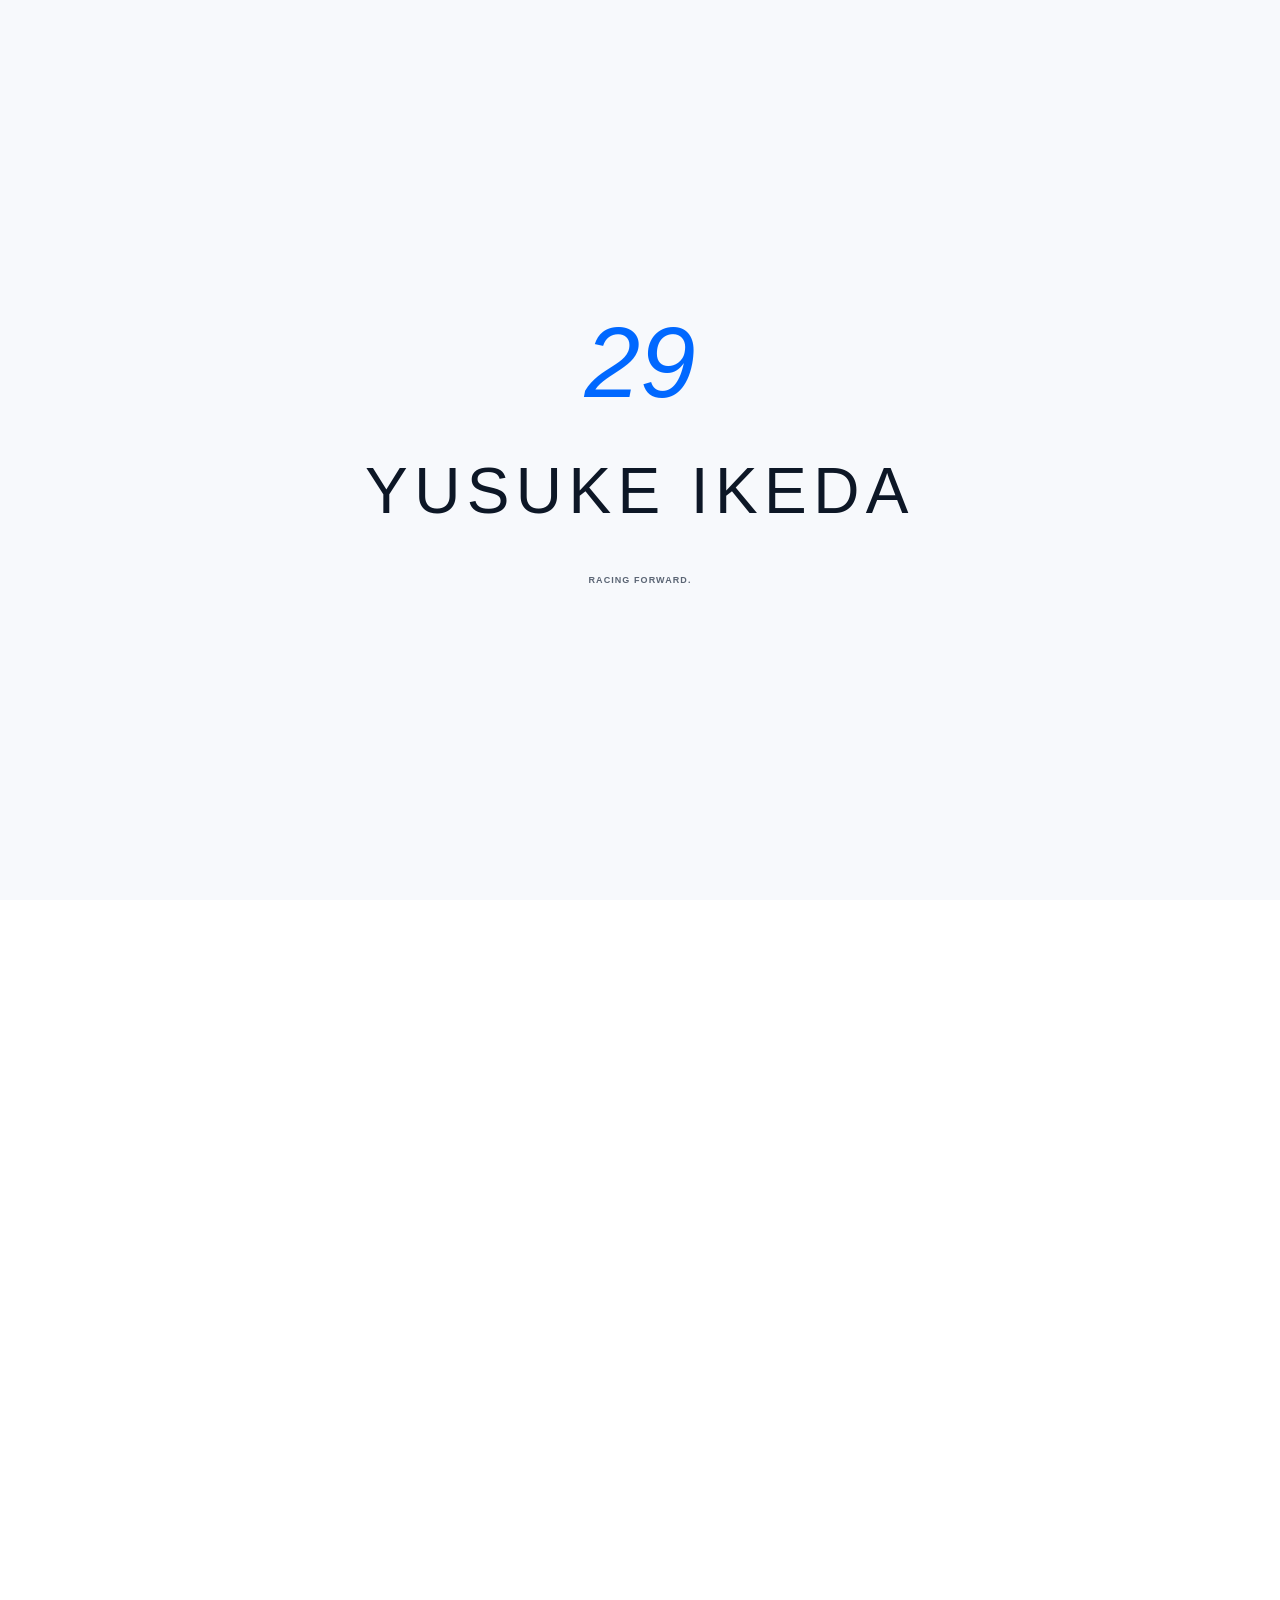
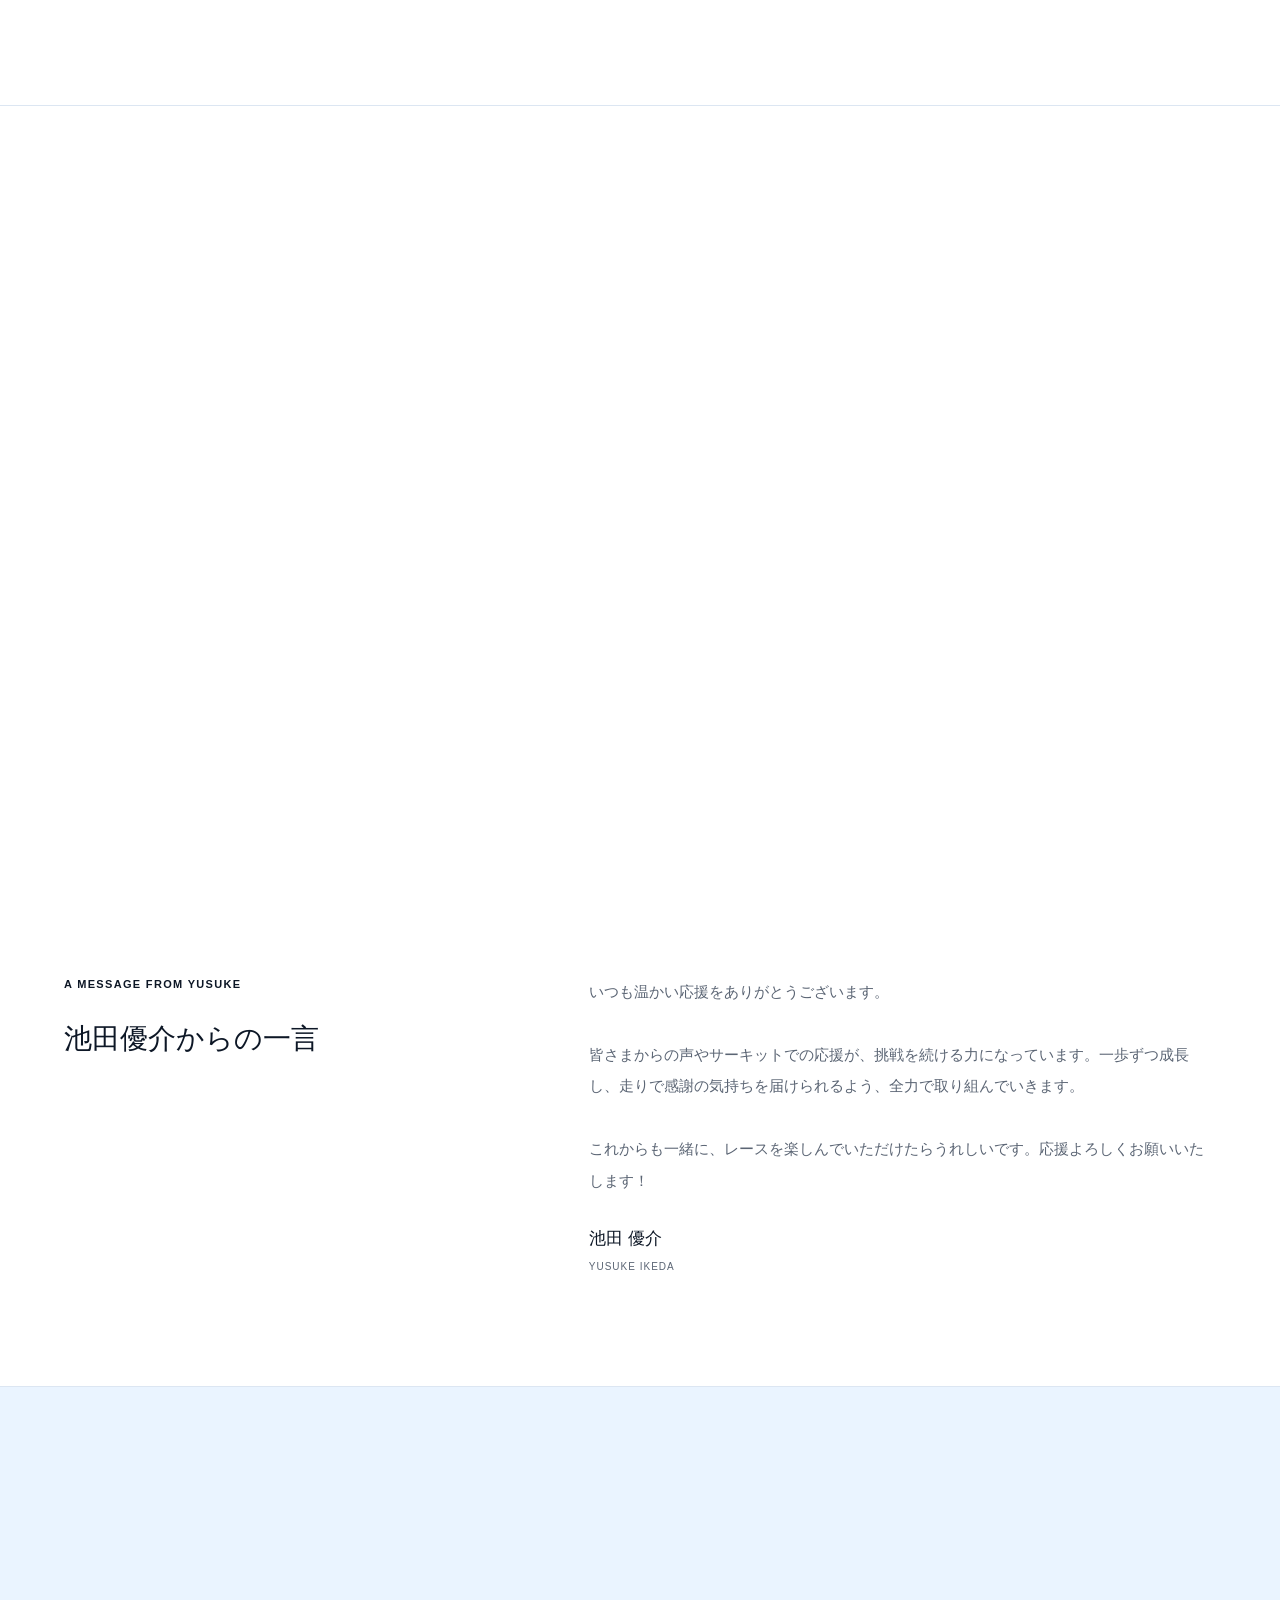
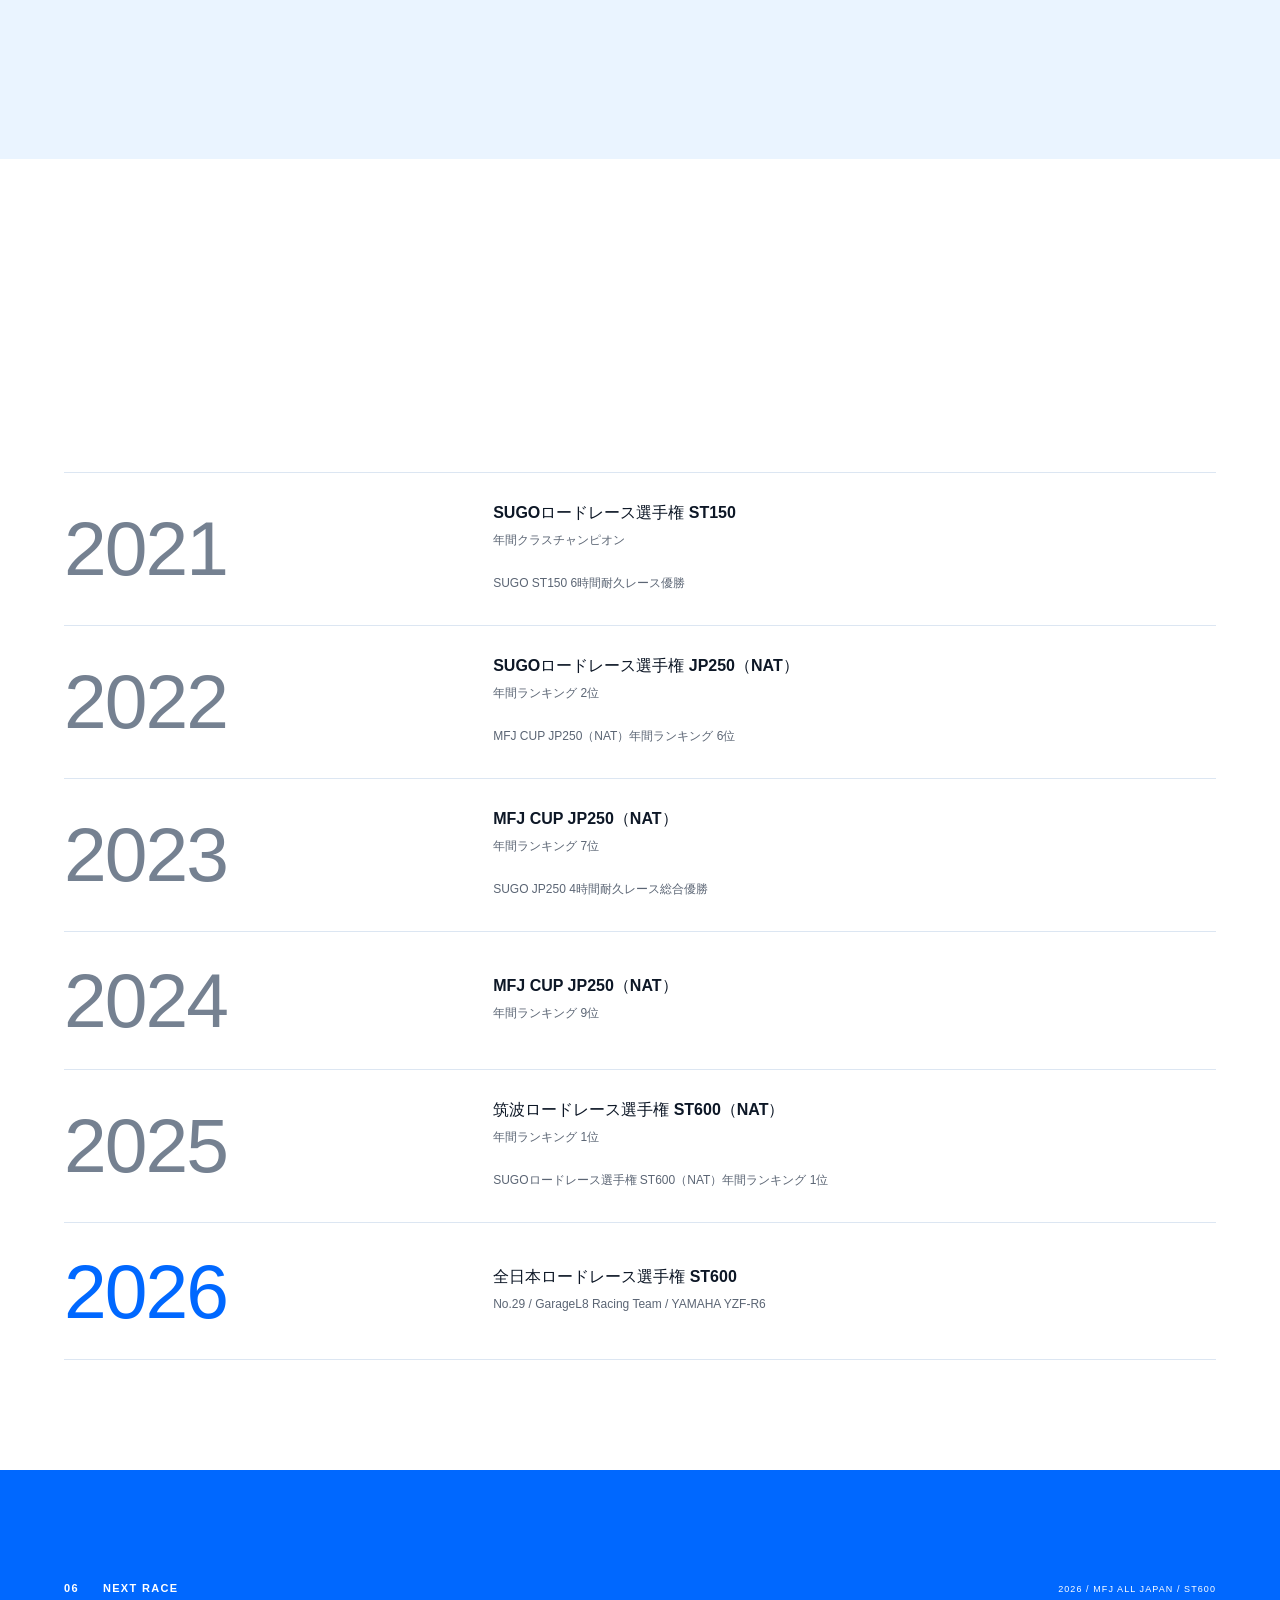
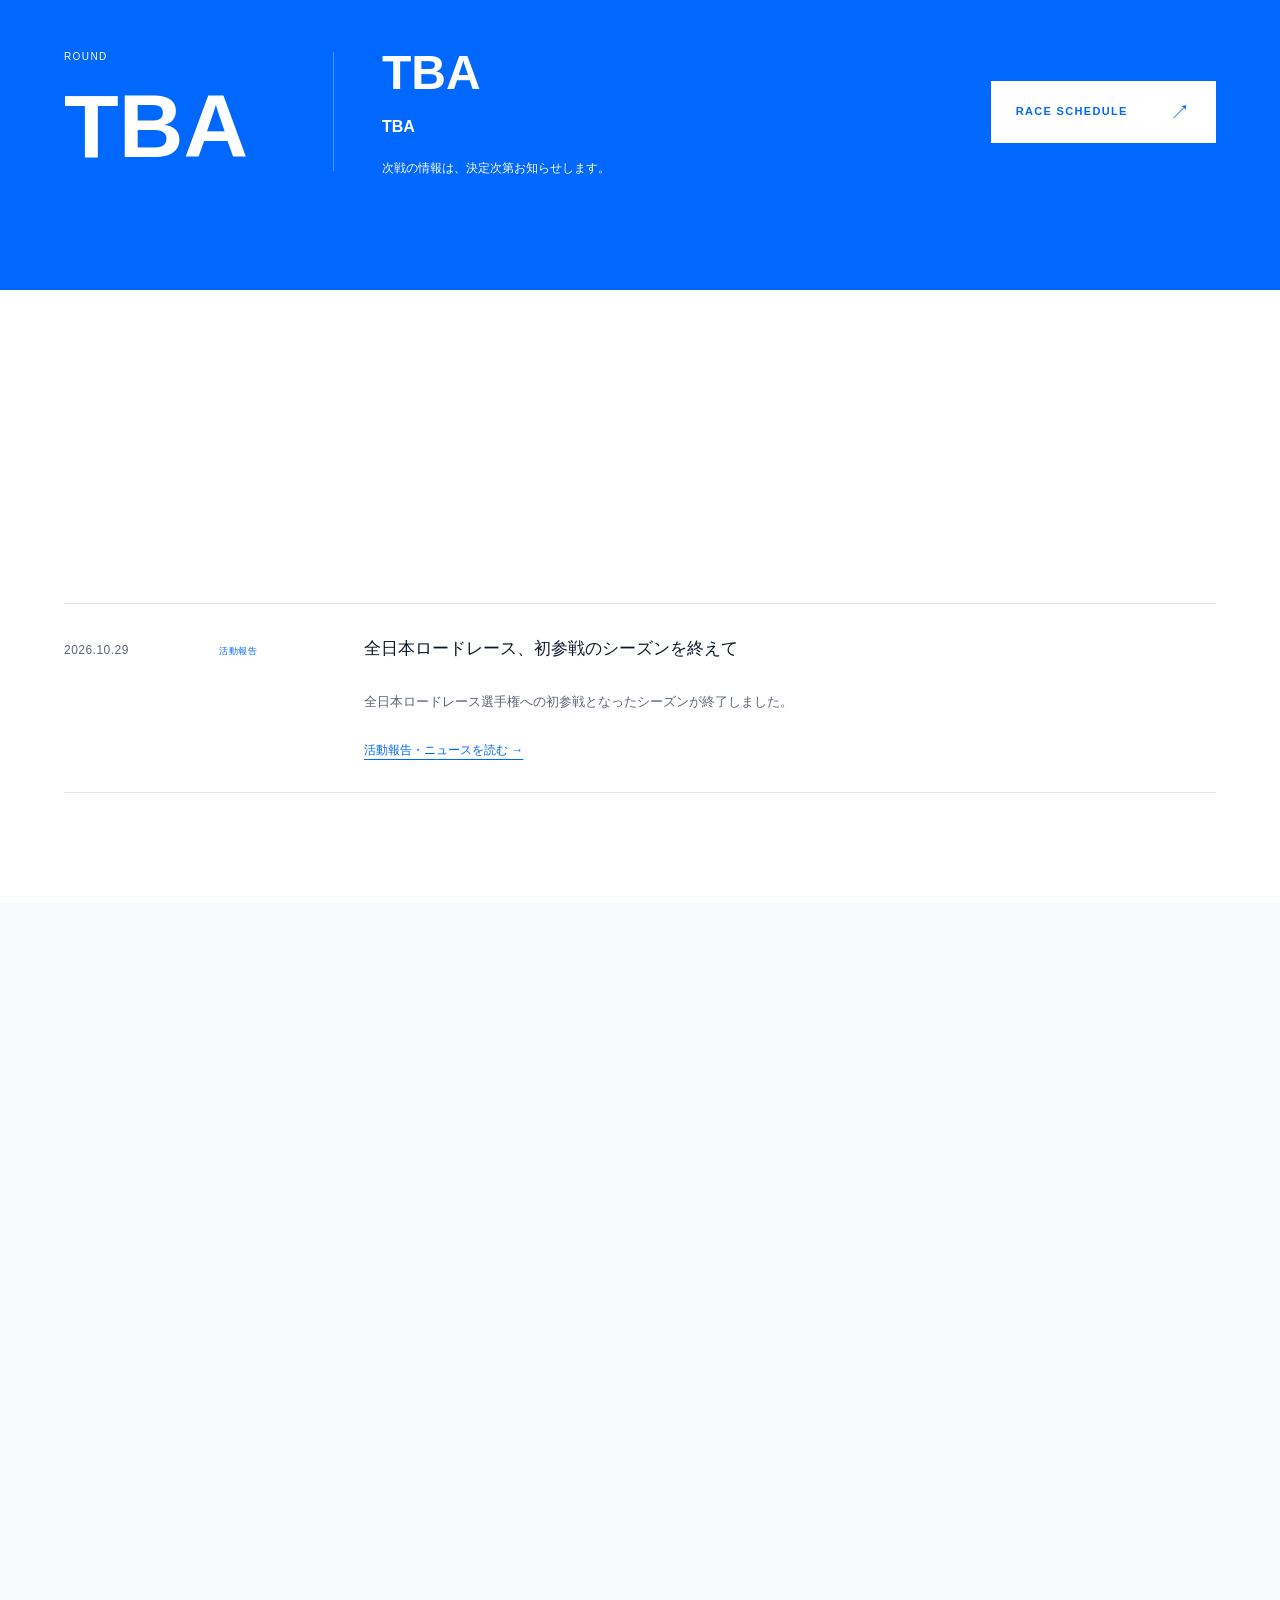
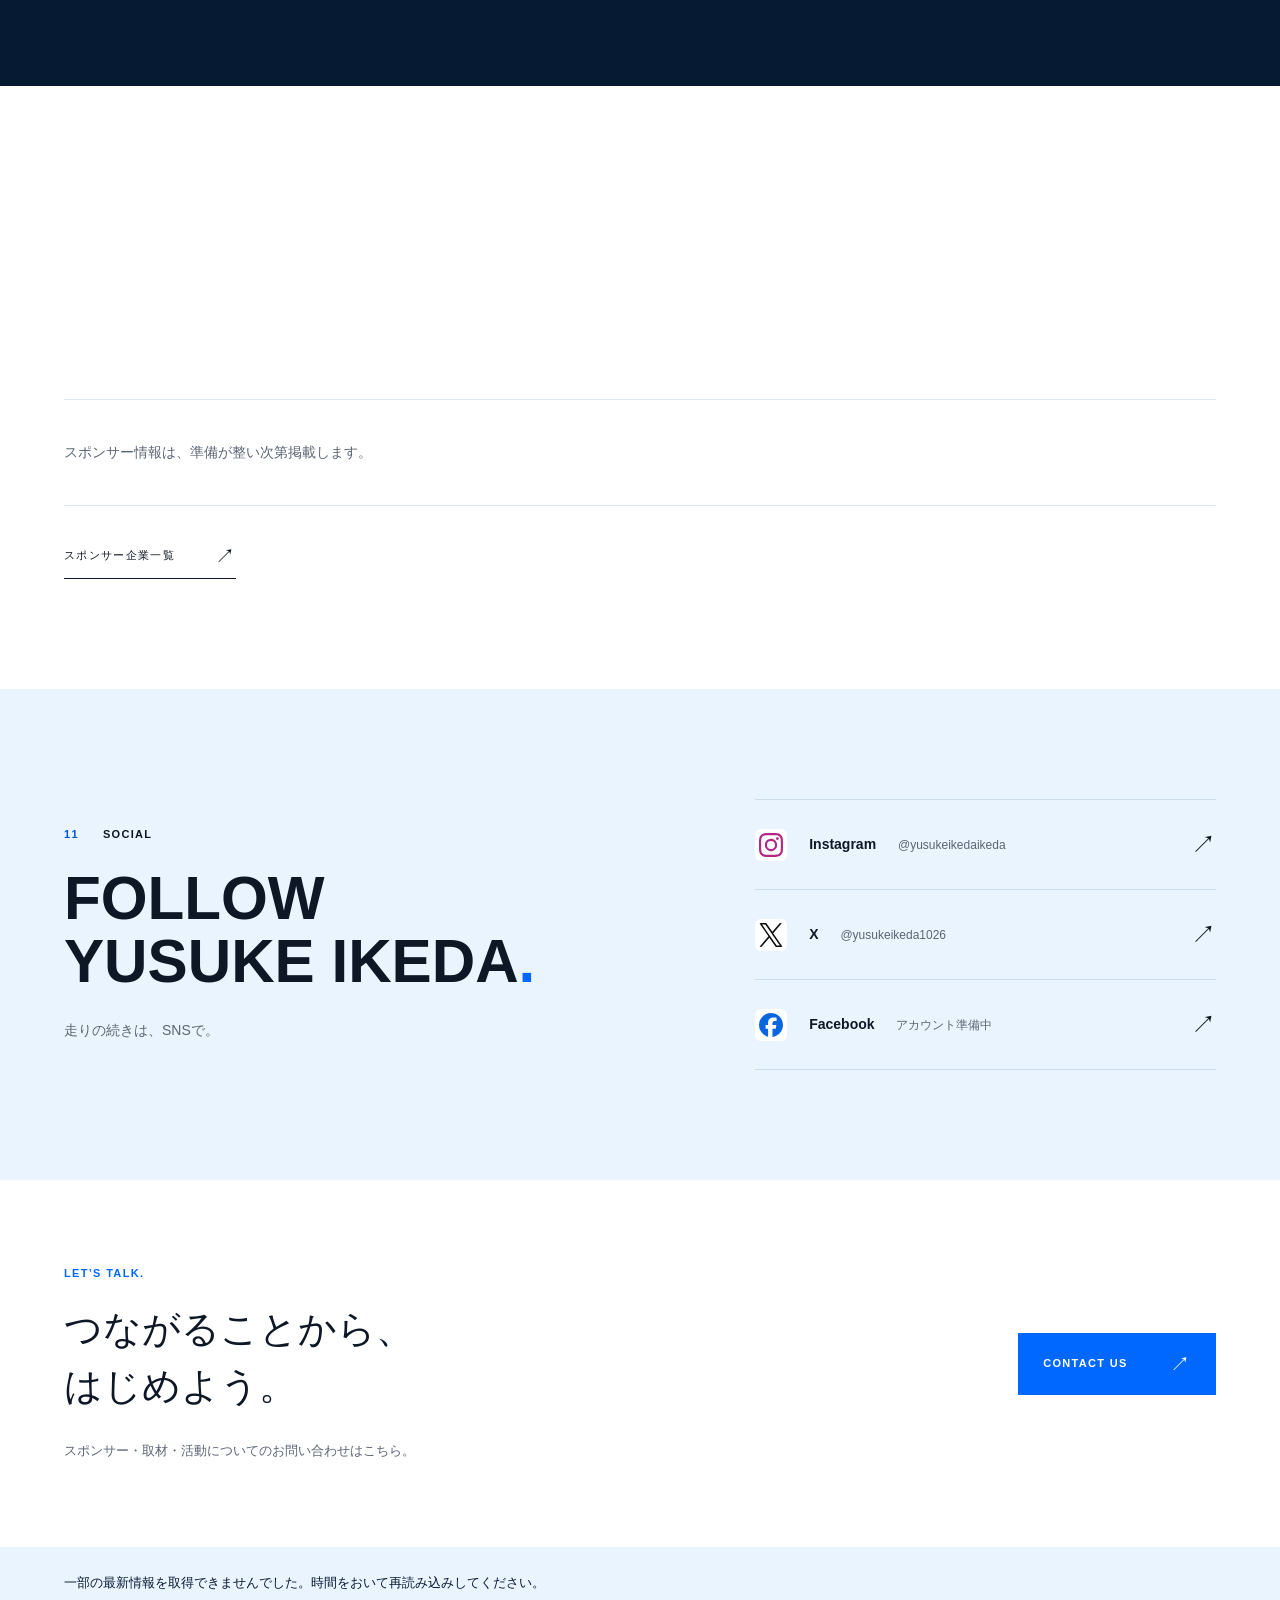
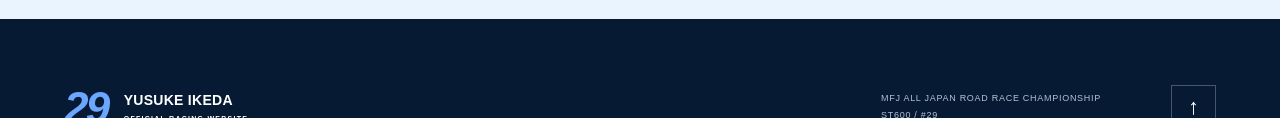
==== commit 91b69785: "Update website images and layout" ====
--- a/index.html
+++ b/index.html
@@ -35,15 +35,15 @@
     />
     <meta
       property="og:image"
-      content="https://yusukeracing.github.io/yusuke-official-website/assets/images/xxx-ogp.png"
+      content="https://yusukeracing.github.io/yusuke-official-website/assets/images/yusuke.hero_01.jpg"
     />
     <meta name="twitter:card" content="summary_large_image" />
     <link rel="icon" href="assets/icons/favicon.svg" type="image/svg+xml" />
     <meta name="theme-color" content="#0068FF" />
-    <link rel="stylesheet" href="assets/css/style.css?v=20261029-activity-1" />
-    <link rel="stylesheet" href="assets/css/responsive.css?v=20261029-activity-1" />
-    <link rel="stylesheet" href="assets/css/activity.css?v=20261029-activity-1" />
-    <link rel="stylesheet" href="assets/css/social.css?v=20261029-activity-1" />
+    <link rel="stylesheet" href="assets/css/style.css?v=20261029-release-1" />
+    <link rel="stylesheet" href="assets/css/responsive.css?v=20261029-release-1" />
+    <link rel="stylesheet" href="assets/css/activity.css?v=20261029-release-1" />
+    <link rel="stylesheet" href="assets/css/social.css?v=20261029-release-1" />
     <script type="application/ld+json">
       {
         "@context": "https://schema.org",
@@ -67,10 +67,10 @@
         ]
       }
     </script>
-    <script src="assets/js/main.js?v=20261029-activity-1" defer></script>
-    <script src="assets/js/animation.js?v=20261029-activity-1" defer></script>
-    <script src="assets/js/social-links.js?v=20261029-activity-1" defer></script>
-    <script src="assets/js/data-loader.js?v=20261029-activity-1" defer></script>
+    <script src="assets/js/main.js?v=20261029-release-1" defer></script>
+    <script src="assets/js/animation.js?v=20261029-release-1" defer></script>
+    <script src="assets/js/social-links.js?v=20261029-release-1" defer></script>
+    <script src="assets/js/data-loader.js?v=20261029-release-1" defer></script>
   </head>
   <body id="top" data-page="index">
     <a class="skip-link" href="#main">本文へスキップ</a>
@@ -93,7 +93,7 @@
         >
           <a href="index.html" aria-current="page">HOME</a
           ><a href="profile.html">PROFILE</a><a href="race.html">RACE</a
-          ><a href="news.html">活動報告</a><a href="sponsor.html">SPONSOR</a
+          ><a href="news.html">ACTIVITY</a><a href="sponsor.html">SPONSOR</a
           ><a href="support.html">SUPPORT</a><a href="contact.html">CONTACT</a>
         </nav>
         <div class="header-socials" data-socials="icons"></div>
@@ -127,8 +127,8 @@
                 alt="コーナーを走行する池田優介とゼッケン29のマシン"
                 data-photo-image
             /></picture>
-            <span class="photo-mark" aria-hidden="true">+</span
-            ><span class="photo-label">xxx <span>xxx-hero-01</span></span>
+            <span class="photo-mark" hidden aria-hidden="true">+</span
+            ><span class="photo-label" hidden>xxx <span>xxx-hero-01</span></span>
           </figure>
           <span class="hero-watermark" aria-hidden="true">29</span
           ><span class="hero-photo-note tiny-caps"
@@ -213,8 +213,8 @@
                 alt="走行中に手を上げる池田優介"
                 data-photo-image
             /></picture>
-            <span class="photo-mark" aria-hidden="true">+</span
-            ><span class="photo-label">xxx <span>xxx-race-current</span></span>
+            <span class="photo-mark" hidden aria-hidden="true">+</span
+            ><span class="photo-label" hidden>xxx <span>xxx-race-current</span></span>
             <figcaption>2026 / ST600 / No.29</figcaption>
           </figure>
         </div>
@@ -237,8 +237,8 @@
                 alt="ヘルメットを持ちレーシングスーツ姿で立つ池田優介"
                 data-photo-image
             /></picture>
-            <span class="photo-mark" aria-hidden="true">+</span
-            ><span class="photo-label">xxx <span>xxx-profile-01</span></span>
+            <span class="photo-mark" hidden aria-hidden="true">+</span
+            ><span class="photo-label" hidden>xxx <span>xxx-profile-01</span></span>
             <figcaption>YUSUKE IKEDA / MIYAGI, JAPAN</figcaption>
           </figure>
           <div class="who-copy reveal-right">
@@ -301,8 +301,8 @@
                     alt="コーナーを走行する池田優介のゼッケン29のマシン"
                     data-photo-image
                 /></picture>
-                <span class="photo-mark" aria-hidden="true">+</span
-                ><span class="photo-label">xxx <span>xxx-story-01</span></span>
+                <span class="photo-mark" hidden aria-hidden="true">+</span
+                ><span class="photo-label" hidden>xxx <span>xxx-story-01</span></span>
               </figure>
               <div class="story-copy reveal-right">
                 <span class="story-number">01 / MIYAGI</span>
@@ -326,11 +326,11 @@
                     height="1067"
                     loading="lazy"
                     decoding="async"
-                    alt="xxx"
-                    data-photo-image
-                /></picture>
-                <span class="photo-mark" aria-hidden="true">+</span
-                ><span class="photo-label">xxx <span>xxx-story-02</span></span>
+                    alt="池田優介のレース活動"
+                    data-photo-image
+                /></picture>
+                <span class="photo-mark" hidden aria-hidden="true">+</span
+                ><span class="photo-label" hidden>xxx <span>xxx-story-02</span></span>
               </figure>
               <div class="story-copy reveal-left">
                 <span class="story-number">02 / TEAM</span>
@@ -354,16 +354,16 @@
                     height="1067"
                     loading="lazy"
                     decoding="async"
-                    alt="xxx"
-                    data-photo-image
-                /></picture>
-                <span class="photo-mark" aria-hidden="true">+</span
-                ><span class="photo-label">xxx <span>xxx-story-03</span></span>
+                    alt="池田優介のレース活動"
+                    data-photo-image
+                /></picture>
+                <span class="photo-mark" hidden aria-hidden="true">+</span
+                ><span class="photo-label" hidden>xxx <span>xxx-story-03</span></span>
               </figure>
               <div class="story-copy reveal-right">
                 <span class="story-number">03 / PADDOCK</span>
                 <h3>サーキットの、<br />そのそばで。</h3>
-                <p>xxx</p>
+                <p>応援してくれる人との出会いを大切にし、サーキットの外でもファンとの交流を大事にする。</p>
               </div>
             </article>
           </div>
@@ -883,6 +883,7 @@
             class="photo-slot reveal-image"
             data-photo="assets/images/xxx-pit-01.webp"
             data-photo-bind="site.photos.pit"
+          >
             <picture
               ><img
                 src="assets/images/yusuke.hero_07.jpg"
@@ -890,11 +891,11 @@
                 height="1067"
                 loading="lazy"
                 decoding="async"
-                alt="xxx"
+                alt="池田優介のレース活動"
                 data-photo-image
             /></picture>
-            <span class="photo-mark" aria-hidden="true">+</span
-            ><span class="photo-label">xxx <span>xxx-pit-01</span></span>
+            <span class="photo-mark" hidden aria-hidden="true">+</span
+            ><span class="photo-label" hidden>xxx <span>xxx-pit-01</span></span>
           </figure>
         </div>
       </section>
@@ -958,7 +959,7 @@
           <nav aria-label="フッターナビゲーション">
             <a href="index.html" aria-current="page">HOME</a
             ><a href="profile.html">PROFILE</a><a href="race.html">RACE</a
-            ><a href="news.html">活動報告</a><a href="sponsor.html">SPONSOR</a
+            ><a href="news.html">ACTIVITY</a><a href="sponsor.html">SPONSOR</a
             ><a href="support.html">SUPPORT</a
             ><a href="contact.html">CONTACT</a>
           </nav>
@@ -985,15 +986,15 @@
           class="lightbox-image"
           width="1600"
           height="1067"
-          alt="xxx"
+          alt="フォトギャラリーの拡大写真"
           hidden
-        /><span data-lightbox-placeholder>xxx</span>
+        /><span data-lightbox-placeholder>写真を読み込み中です</span>
       </div>
       <div class="lightbox-bottom">
         <button type="button" data-lightbox-prev aria-label="前の写真">
           ←
         </button>
-        <p class="lightbox-caption">xxx</p>
+        <p class="lightbox-caption">フォトギャラリー</p>
         <span class="lightbox-count">01 / 12</span
         ><button type="button" data-lightbox-next aria-label="次の写真">
           →
@@ -1003,12 +1004,12 @@
     <noscript
       ><nav class="nojs-nav wrap" aria-label="ページ一覧">
         <a href="index.html">HOME</a><a href="profile.html">PROFILE</a
-        ><a href="race.html">RACE</a><a href="news.html">活動報告</a
+        ><a href="race.html">RACE</a><a href="news.html">ACTIVITY</a
         ><a href="sponsor.html">SPONSOR</a><a href="support.html">SUPPORT</a
         ><a href="contact.html">CONTACT</a>
       </nav>
       <p class="noscript-notice">
-        最新のニュースや写真の表示にはJavaScriptが必要です。プロフィールと各ページはそのままご覧いただけます。
+        写真の拡大やニュースの絞り込みにはJavaScriptが必要です。本文や各ページはそのままご覧いただけます。
       </p></noscript
     >
   </body>
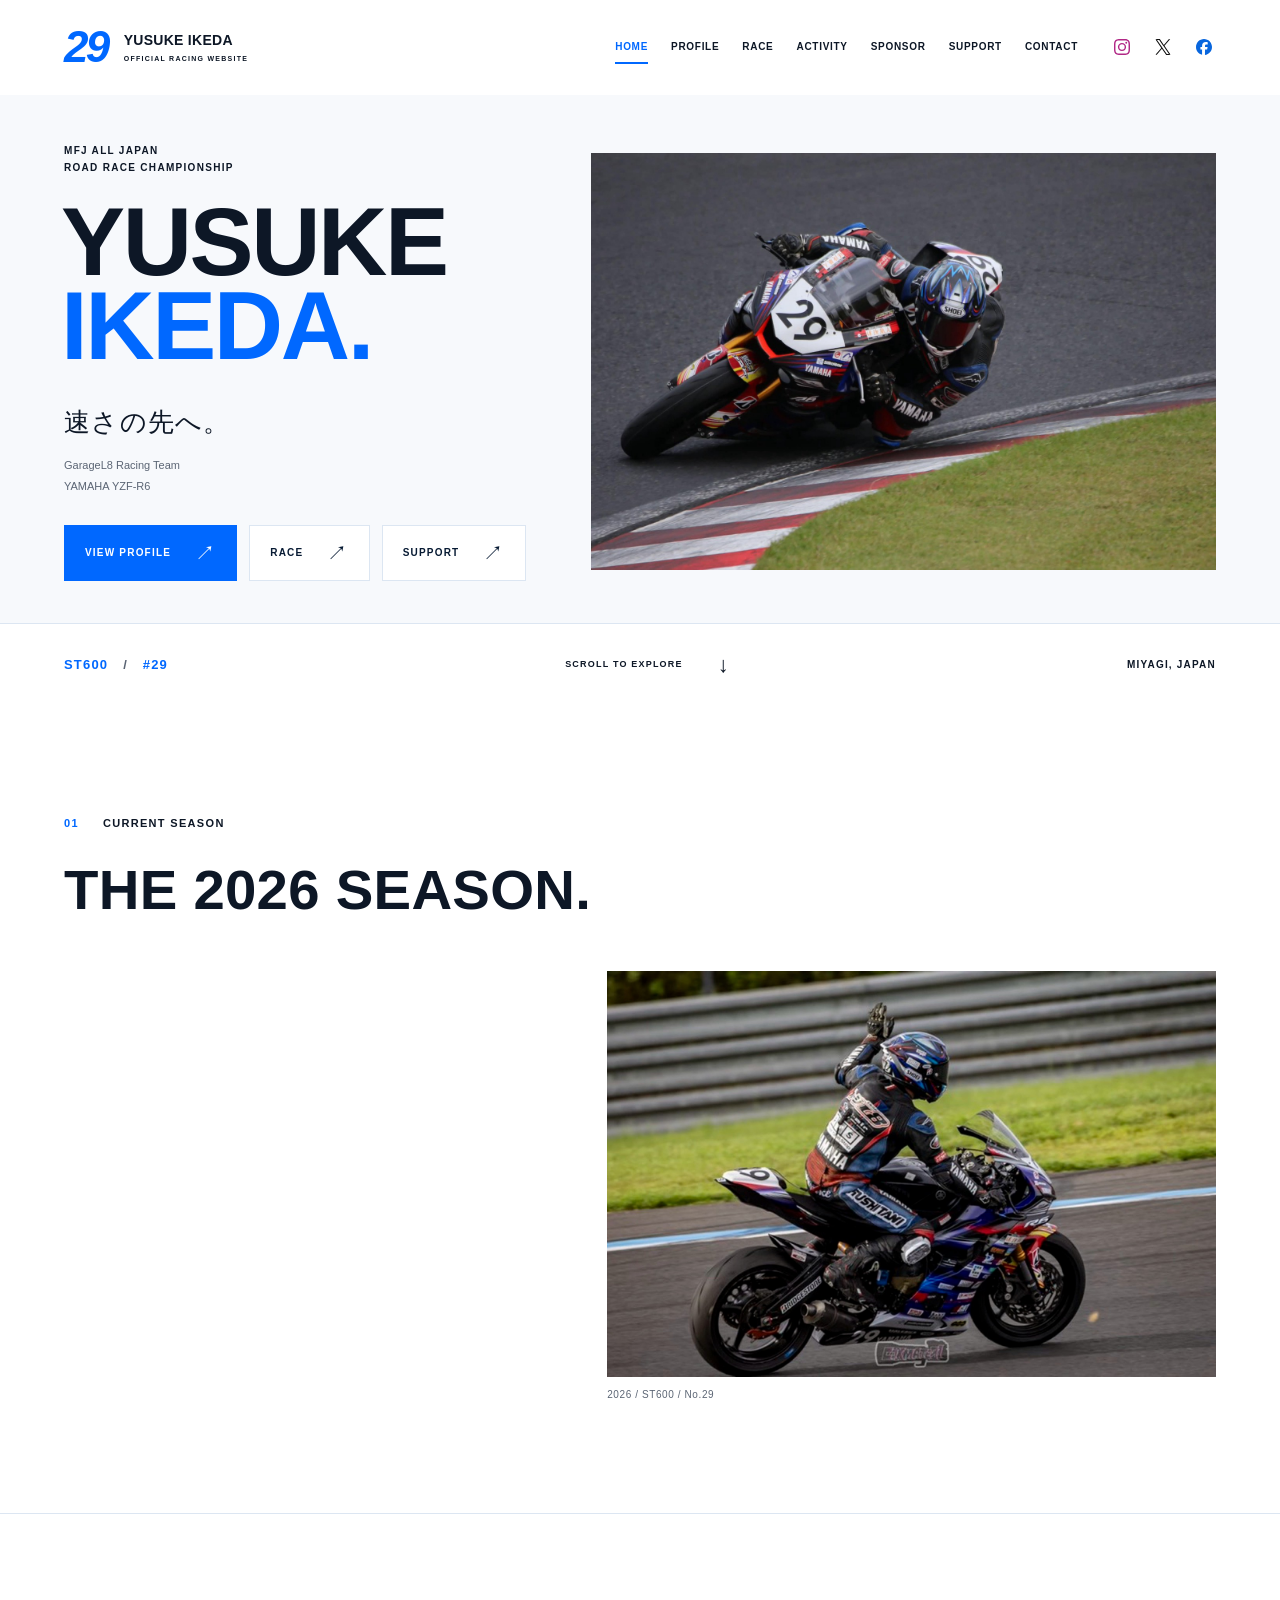
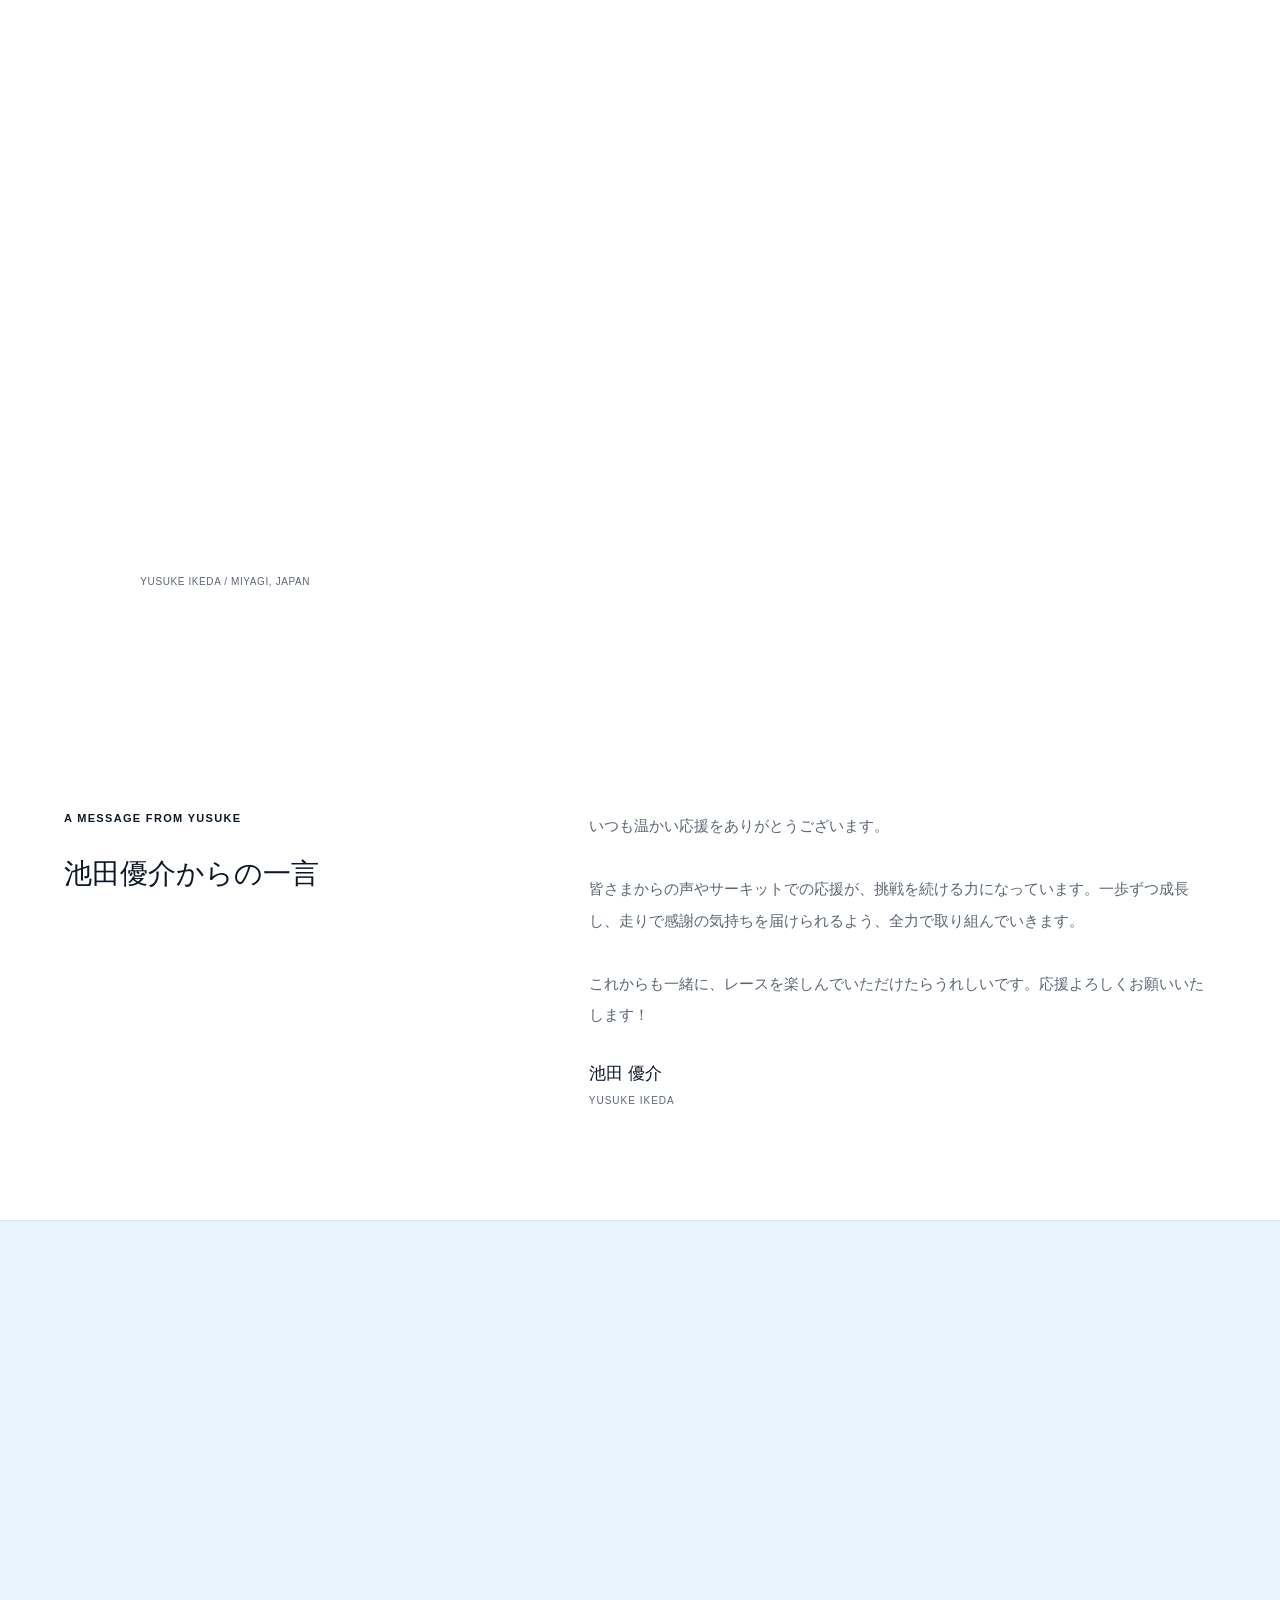
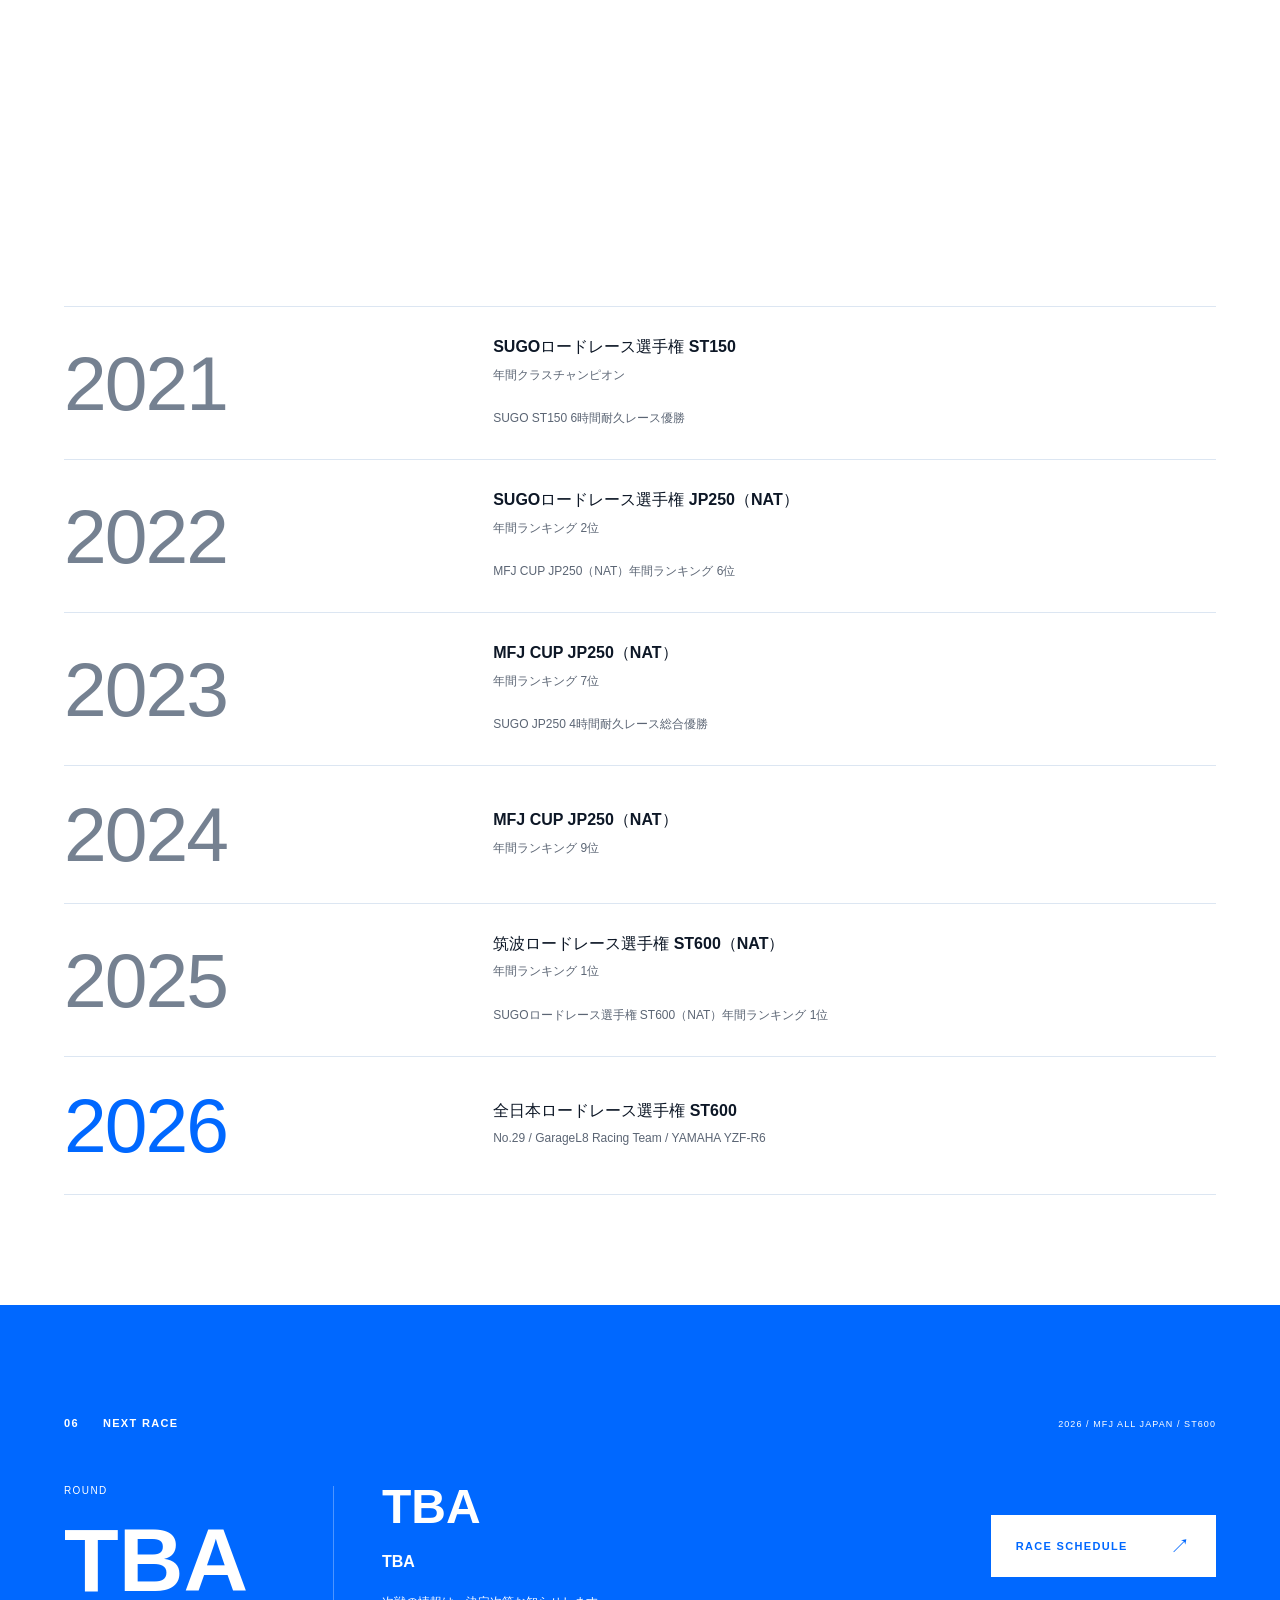
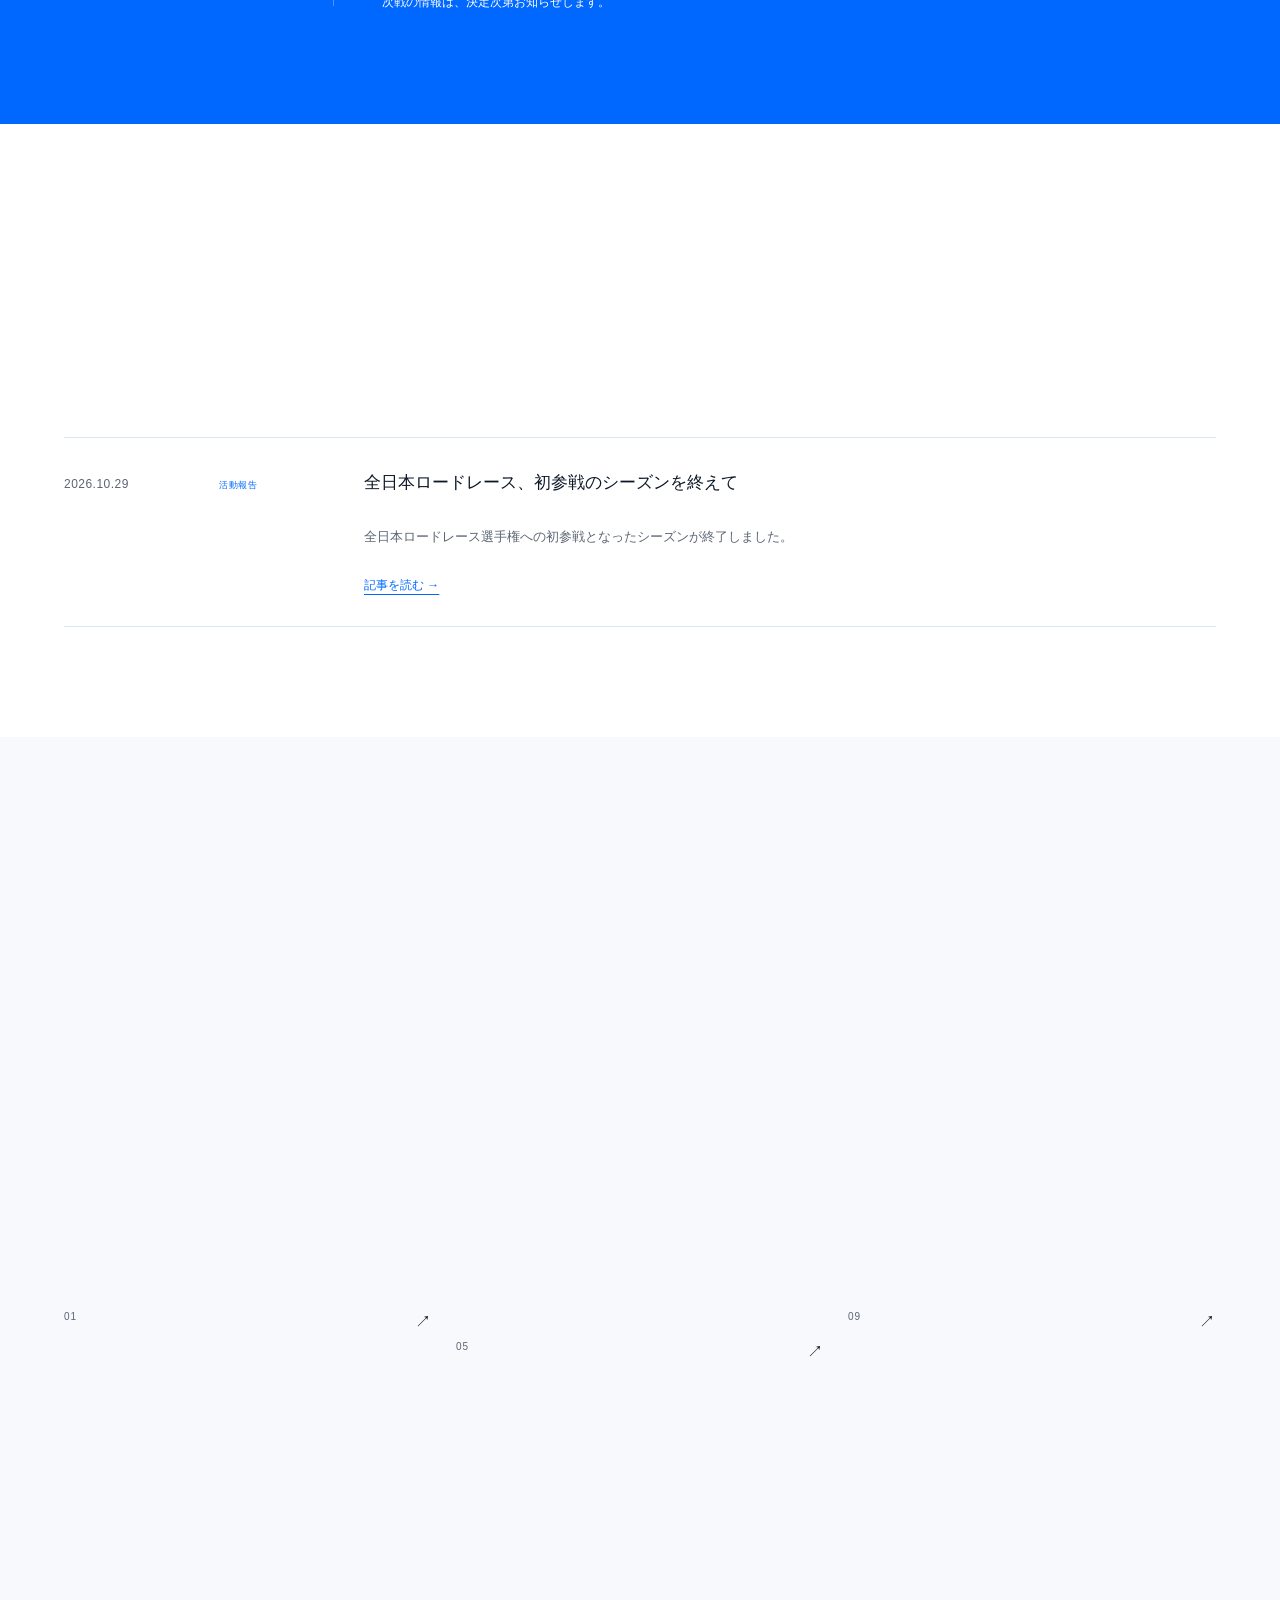
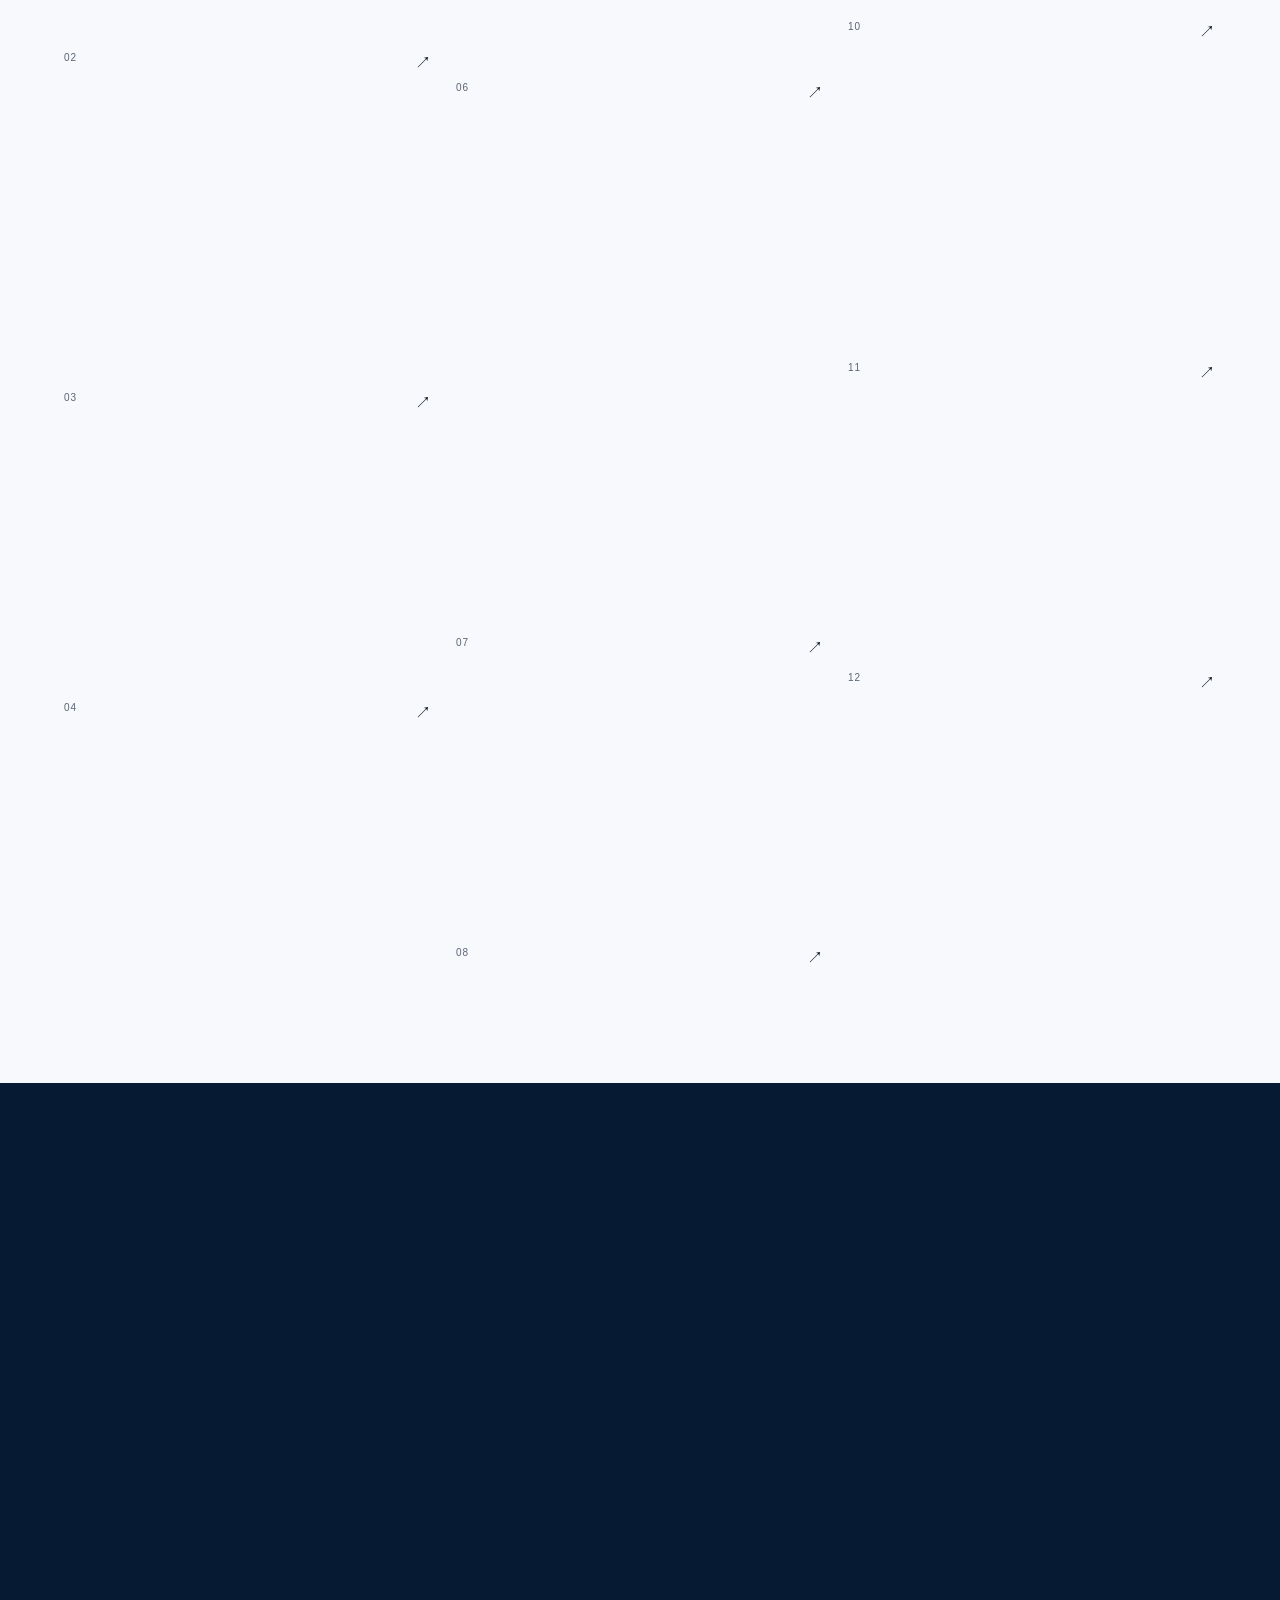
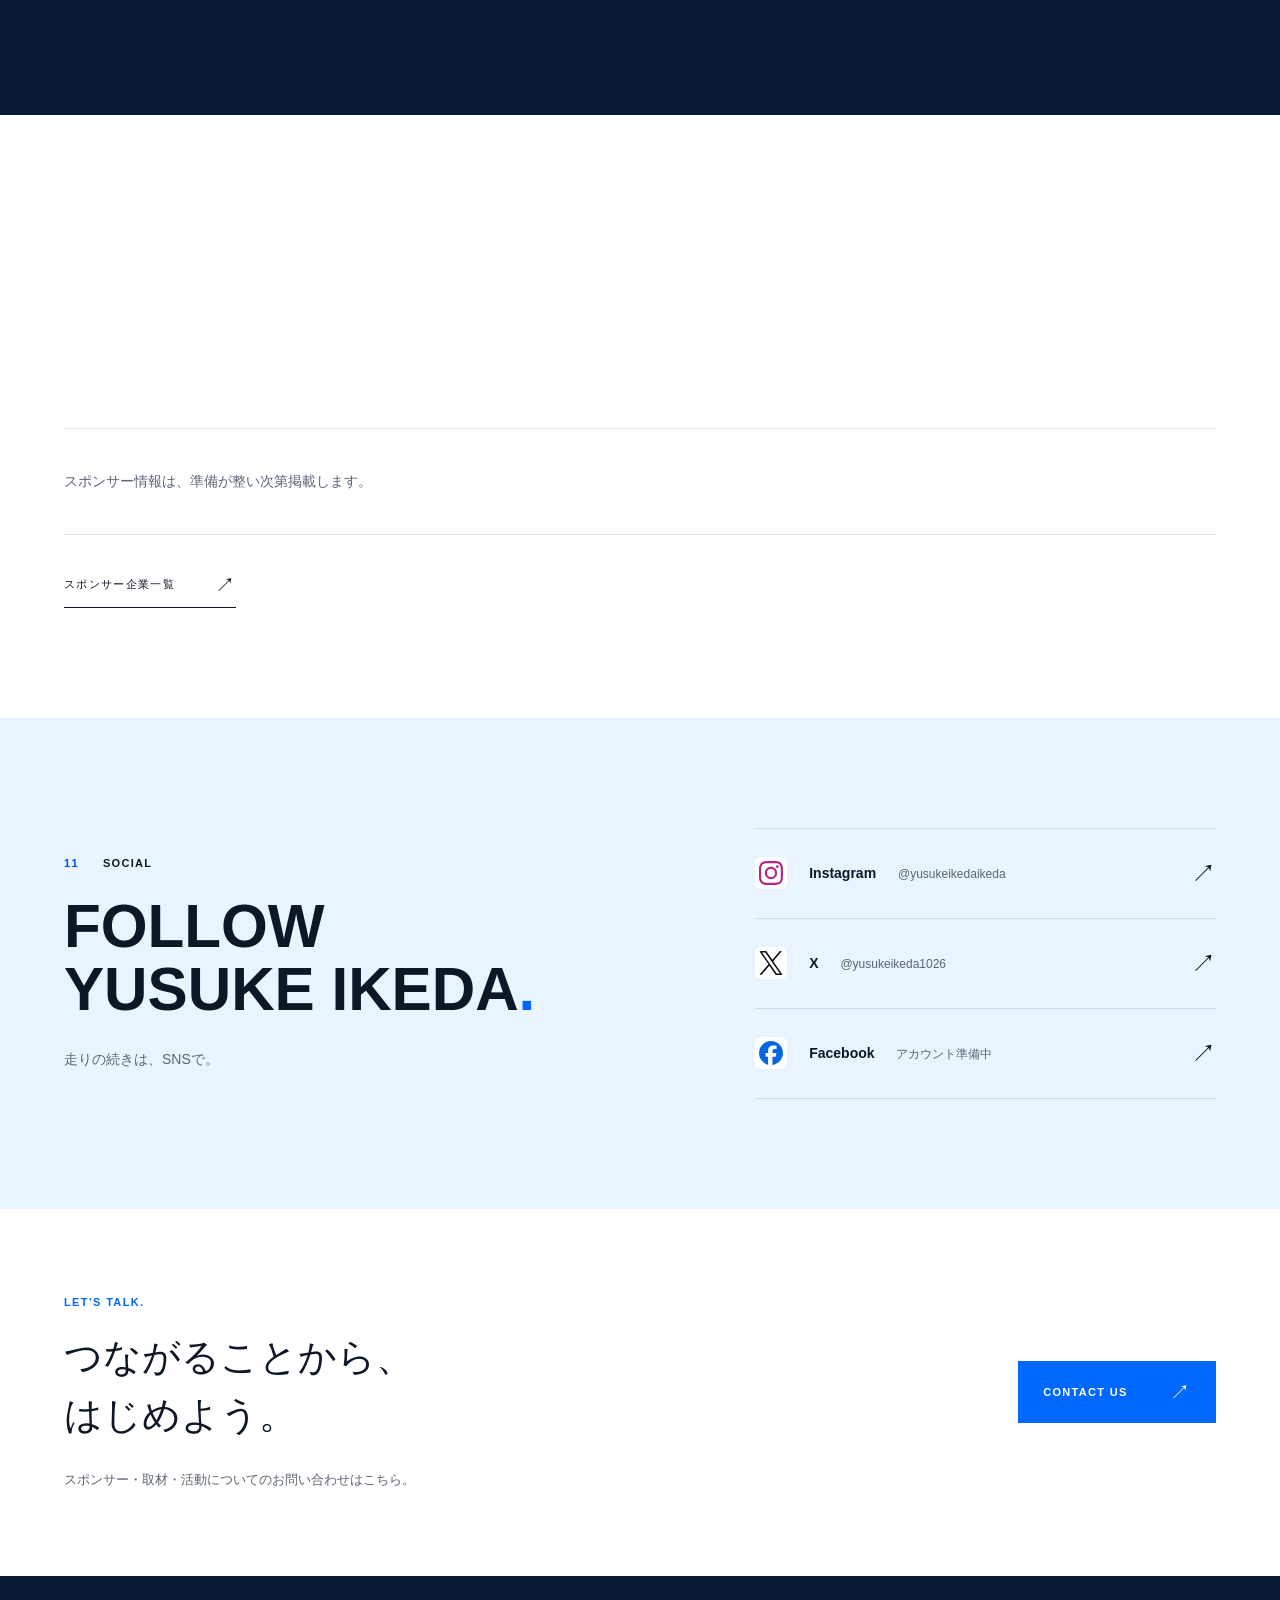
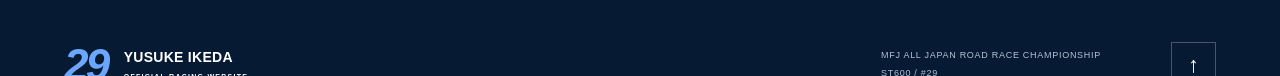
==== commit cd92745b: "Fix CMS image publication and deliver faithful media audit" ====
--- a/index.html
+++ b/index.html
@@ -71,6 +71,7 @@
     <script src="assets/js/animation.js?v=20261029-release-1" defer></script>
     <script src="assets/js/social-links.js?v=20261029-release-1" defer></script>
     <script src="assets/js/data-loader.js?v=20261029-release-1" defer></script>
+    <script src="assets/js/news.js?v=20261030-news-1" defer></script>
   </head>
   <body id="top" data-page="index">
     <a class="skip-link" href="#main">本文へスキップ</a>
@@ -111,7 +112,7 @@
     <main id="main">
       <section class="hero" aria-labelledby="hero-title">
         <div class="hero-photo">
-          <!-- PHOTO SLOT : yusuke.hero_01.jpg -->
+          <!-- PHOTO SLOT : yusuke.gallery_09.jpg -->
           <figure
             class="photo-slot hero-frame"
             data-photo="assets/images/yusuke.gallery_09.jpg"
@@ -130,10 +131,6 @@
             <span class="photo-mark" hidden aria-hidden="true">+</span
             ><span class="photo-label" hidden>xxx <span>xxx-hero-01</span></span>
           </figure>
-          <span class="hero-watermark" aria-hidden="true">29</span
-          ><span class="hero-photo-note tiny-caps"
-            >RIDER No.29 / 2026 SEASON</span
-          >
         </div>
         <div class="hero-content wrap">
           <p class="eyebrow hero-kicker">
@@ -502,7 +499,7 @@
               >
                 <picture
                   ><img
-                    src="assets/images/xxx-placeholder.svg"
+                    src="assets/images/image-unavailable.svg"
                     width="1600"
                     height="1067"
                     loading="lazy"
@@ -533,7 +530,7 @@
               >
                 <picture
                   ><img
-                    src="assets/images/xxx-placeholder.svg"
+                    src="assets/images/image-unavailable.svg"
                     width="1600"
                     height="1067"
                     loading="lazy"
@@ -564,7 +561,7 @@
               >
                 <picture
                   ><img
-                    src="assets/images/xxx-placeholder.svg"
+                    src="assets/images/image-unavailable.svg"
                     width="1600"
                     height="1067"
                     loading="lazy"
@@ -595,7 +592,7 @@
               >
                 <picture
                   ><img
-                    src="assets/images/xxx-placeholder.svg"
+                    src="assets/images/image-unavailable.svg"
                     width="1600"
                     height="1067"
                     loading="lazy"
@@ -626,7 +623,7 @@
               >
                 <picture
                   ><img
-                    src="assets/images/xxx-placeholder.svg"
+                    src="assets/images/image-unavailable.svg"
                     width="1600"
                     height="1067"
                     loading="lazy"
@@ -657,7 +654,7 @@
               >
                 <picture
                   ><img
-                    src="assets/images/xxx-placeholder.svg"
+                    src="assets/images/image-unavailable.svg"
                     width="1600"
                     height="1067"
                     loading="lazy"
@@ -688,7 +685,7 @@
               >
                 <picture
                   ><img
-                    src="assets/images/xxx-placeholder.svg"
+                    src="assets/images/image-unavailable.svg"
                     width="1600"
                     height="1067"
                     loading="lazy"
@@ -719,7 +716,7 @@
               >
                 <picture
                   ><img
-                    src="assets/images/xxx-placeholder.svg"
+                    src="assets/images/image-unavailable.svg"
                     width="1600"
                     height="1067"
                     loading="lazy"
@@ -750,7 +747,7 @@
               >
                 <picture
                   ><img
-                    src="assets/images/xxx-placeholder.svg"
+                    src="assets/images/image-unavailable.svg"
                     width="1600"
                     height="1067"
                     loading="lazy"
@@ -781,7 +778,7 @@
               >
                 <picture
                   ><img
-                    src="assets/images/xxx-placeholder.svg"
+                    src="assets/images/image-unavailable.svg"
                     width="1600"
                     height="1067"
                     loading="lazy"
@@ -812,7 +809,7 @@
               >
                 <picture
                   ><img
-                    src="assets/images/xxx-placeholder.svg"
+                    src="assets/images/image-unavailable.svg"
                     width="1600"
                     height="1067"
                     loading="lazy"
@@ -843,7 +840,7 @@
               >
                 <picture
                   ><img
-                    src="assets/images/xxx-placeholder.svg"
+                    src="assets/images/image-unavailable.svg"
                     width="1600"
                     height="1067"
                     loading="lazy"
@@ -882,7 +879,7 @@
           <figure
             class="photo-slot reveal-image"
             data-photo="assets/images/xxx-pit-01.webp"
-            data-photo-bind="site.photos.pit"
+            data-photo-bind="site.photos.supportFeature"
           >
             <picture
               ><img
--- a/assets/css/style.css
+++ b/assets/css/style.css
@@ -61,8 +61,8 @@
 img {
   display: block;
   width: 100%;
-  height: 100%;
-  object-fit: cover;
+  height: auto;
+  object-fit: contain;
 }
 svg {
   width: 22px;
@@ -260,8 +260,7 @@
     border-color 0.25s;
 }
 .site-header.is-scrolled {
-  background: rgba(255, 255, 255, 0.96);
-  backdrop-filter: blur(14px);
+  background: var(--white);
   border-color: var(--line);
 }
 .header-inner {
@@ -356,139 +355,89 @@
 ================================= */
 .hero {
   position: relative;
-  min-height: 850px;
-  min-height: min(950px, 100svh);
-  padding-top: 160px;
-  display: flex;
-  flex-direction: column;
+  display: grid;
+  grid-template-columns: minmax(0, 0.95fr) minmax(0, 1.25fr);
+  align-items: center;
+  gap: 42px clamp(28px, 4vw, 68px);
+  padding: 142px var(--gutter) 0;
+  max-width: 1760px;
+  margin-inline: auto;
   background: var(--paper);
-  overflow: hidden;
 }
 .hero-photo {
-  position: absolute;
-  top: 0;
-  right: 0;
-  width: 64%;
-  height: 100%;
-  background: #e9eef3;
+  grid-column: 2;
+  grid-row: 1;
+  min-width: 0;
 }
 .photo-slot {
   position: relative;
-  background: #e9eef3;
-  overflow: hidden;
   min-width: 0;
-  aspect-ratio: 3/2;
+  aspect-ratio: auto;
+  background: transparent;
 }
 .photo-slot picture {
-  position: absolute;
-  inset: 0;
+  position: static;
   display: block;
 }
 .photo-slot img {
-  transition: transform 0.8s;
-}
-.photo-slot.is-loaded .photo-label,
-.photo-slot.is-loaded .photo-mark {
+  display: block;
+  width: 100%;
+  height: auto;
+  object-fit: contain;
+  filter: none;
+  transform: none;
+  transition: none;
+}
+.photo-slot figcaption {
+  position: static;
+  padding-top: 10px;
+  color: var(--muted);
+  font-size: 10px;
+  line-height: 1.6;
+  letter-spacing: 0.06em;
+}
+.photo-label,
+.photo-mark {
   display: none;
-}
-.photo-label {
-  position: absolute;
-  left: 24px;
-  bottom: 22px;
-  color: #647484;
-  line-height: 1.6;
-  font-weight: 600;
-  font-size: 13px;
-  letter-spacing: 0.06em;
-}
-.photo-label > span {
-  display: block;
-  font-size: 9px;
-  font-weight: 500;
-  margin-top: 5px;
-}
-.photo-mark {
-  position: absolute;
-  top: 22px;
-  right: 26px;
-  color: #708296;
-  font-size: 24px;
-  line-height: 1;
-  font-weight: 300;
 }
 .hero-frame {
   width: 100%;
-  height: 100%;
+  height: auto;
   aspect-ratio: auto;
 }
-.hero-frame .photo-label {
-  left: auto;
-  right: var(--gutter);
-  bottom: 190px;
-  text-align: right;
-}
-.hero-frame .photo-mark {
-  top: 130px;
-  right: var(--gutter);
-}
-.hero-watermark {
-  position: absolute;
-  right: 3%;
-  top: 14%;
-  font-family: var(--display);
-  font-size: clamp(250px, 35vw, 590px);
-  font-style: italic;
-  line-height: 1;
-  color: transparent;
-  -webkit-text-stroke: 1px #d1dbe4;
-  pointer-events: none;
-}
-.hero-photo.is-loaded .hero-watermark,
-.hero-photo.is-loaded .hero-photo-note {
+.hero-watermark,
+.hero-photo-note {
   display: none;
 }
-.hero-photo-note {
-  position: absolute;
-  bottom: 105px;
-  right: var(--gutter);
-  font-size: 9px;
-  writing-mode: vertical-rl;
-}
 .hero-content {
-  z-index: 1;
-  position: relative;
-  pointer-events: none;
-}
-.hero-content a {
-  pointer-events: auto;
+  grid-column: 1;
+  grid-row: 1;
+  width: auto;
+  padding: 0;
+  max-width: none;
+  min-width: 0;
+  margin: 0;
 }
 .hero-kicker {
   font-size: 10px;
   line-height: 1.7;
   letter-spacing: 0.13em;
-  margin-bottom: 27px;
+  margin-bottom: 24px;
 }
 .hero h1 {
   font-family: var(--display);
-  font-size: clamp(92px, 11.5vw, 185px);
+  font-size: clamp(72px, 7.5vw, 132px);
   font-weight: 700;
-  line-height: 0.84;
+  line-height: 0.88;
   letter-spacing: -0.025em;
-  margin-left: -5px;
-}
-.hero h1 > span:not(.hero-dot) {
-  color: var(--blue);
-}
+  margin-left: -3px;
+}
+.hero h1 > span:not(.hero-dot),
 .hero-dot {
   color: var(--blue);
 }
 .hero-bottom {
-  display: flex;
-  align-items: end;
-  justify-content: space-between;
-  gap: 32px;
-  margin-top: 34px;
-  max-width: 1000px;
+  margin-top: 30px;
 }
 .hero-tagline {
   font-size: clamp(19px, 2vw, 26px);
@@ -503,19 +452,23 @@
 }
 .hero-actions {
   display: flex;
+  flex-wrap: wrap;
+  gap: 12px;
+  align-items: center;
+  margin-top: 28px;
+}
+.hero-actions .button,
+.hero-actions .text-link {
+  min-height: 54px;
+  padding: 17px 20px;
+  font-size: 10px;
+  line-height: 1.5;
   gap: 24px;
-  align-items: center;
-  padding-bottom: 4px;
 }
 .hero-actions .text-link {
-  min-height: 58px;
-  padding: 20px 24px;
   border: 1px solid var(--line);
   background: var(--white);
   color: var(--navy);
-  font-size: 11px;
-  line-height: 1.5;
-  gap: 24px;
 }
 .hero-actions .text-link:hover {
   background: var(--navy);
@@ -526,16 +479,15 @@
   outline-color: var(--navy);
   box-shadow: 0 0 0 3px var(--white);
 }
-/* Navigation and the scroll link stay readable over every photograph. */
 body[data-page="index"] .site-header,
 .hero-foot {
   background: var(--white);
 }
 .hero-foot {
-  position: relative;
-  z-index: 1;
-  margin-top: auto;
-  border-top: 1px solid rgba(7, 26, 51, 0.13);
+  grid-column: 1 / -1;
+  grid-row: 2;
+  margin-inline: calc(-1 * var(--gutter));
+  border-top: 1px solid var(--line);
   display: flex;
   align-items: center;
   justify-content: space-between;
@@ -629,7 +581,7 @@
   font-weight: 600;
 }
 .season-photo {
-  aspect-ratio: 1.42;
+  aspect-ratio: auto;
 }
 .who-section {
   border-top: 1px solid var(--line);
@@ -641,10 +593,10 @@
   align-items: center;
 }
 .portrait {
-  aspect-ratio: 4/5;
+  aspect-ratio: auto;
 }
 .who-grid > .portrait {
-  aspect-ratio: 2/3;
+  aspect-ratio: auto;
   width: 100%;
   max-width: 360px;
   justify-self: center;
@@ -947,7 +899,7 @@
 .news-item .news-image {
   grid-column: 3;
   max-width: 440px;
-  aspect-ratio: 3/2;
+  aspect-ratio: auto;
 }
 .news-item:hover h3 {
   color: var(--blue);
@@ -1057,7 +1009,7 @@
   margin-top: 32px;
 }
 .support-grid > .photo-slot {
-  aspect-ratio: 1;
+  aspect-ratio: auto;
 }
 .sponsor-list {
   border-block: 1px solid var(--line);
@@ -1166,7 +1118,7 @@
   align-items: center;
 }
 .editorial-split > .photo-slot {
-  aspect-ratio: 1;
+  aspect-ratio: auto;
 }
 .editorial-copy p:not(.eyebrow) {
   margin-top: 26px;
@@ -1564,6 +1516,8 @@
   background: #112740;
 }
 .lightbox-photo > img {
+  width: 100%;
+  height: 100%;
   object-fit: contain;
 }
 .lightbox-photo.is-placeholder > span {
@@ -1655,7 +1609,7 @@
   transform: translateX(28px);
 }
 .motion-ready .reveal-scale {
-  transform: scale(0.97);
+  transform: none;
 }
 .motion-ready .reveal-image {
   clip-path: inset(5% 0 0 0);
@@ -1717,11 +1671,6 @@
   background: var(--paper);
   font-size: 12px;
 }
-.hero-frame .photo-label {
-  top: 132px;
-  bottom: auto;
-  right: calc(var(--gutter) + 48px);
-}
 /* Small labels keep sufficient contrast on the tinted section backgrounds. */
 .next-race .eyebrow > span {
   color: #fff;
@@ -1739,19 +1688,6 @@
 }
 .lightbox-photo.is-placeholder [data-lightbox-placeholder] {
   display: block;
-}
-/* A light, local overlay keeps the title legible when a real HERO is set. */
-.hero-photo.is-loaded::after {
-  content: "";
-  position: absolute;
-  inset: 0;
-  background: linear-gradient(
-    90deg,
-    rgba(247, 249, 252, 0.92),
-    rgba(247, 249, 252, 0.3) 35%,
-    transparent 70%
-  );
-  pointer-events: none;
 }
 
 /* Public directories and the Google Forms escape link. */
@@ -1769,3 +1705,14 @@
   line-height: 1.9;
   color: var(--muted);
 }
+
+/* Photography stays unaltered while surrounding text may reveal on scroll. */
+.motion-ready .reveal-image,
+.motion-ready .photo-slot,
+.motion-ready .reveal-image.is-visible,
+.motion-ready .photo-slot.is-visible {
+  opacity: 1;
+  transform: none;
+  clip-path: none;
+  transition: none;
+}
--- a/assets/css/responsive.css
+++ b/assets/css/responsive.css
@@ -1,29 +1,12 @@
 /* =================================
    TABLET / SMALL DESKTOP
 ================================= */
-@media (min-width: 1600px) {
-  .hero-content {
-    padding-top: 25px;
-  }
-  .hero-bottom {
-    margin-top: 45px;
-  }
-}
 @media (max-width: 1200px) {
   .header-inner {
     gap: 24px;
   }
   .header-inner > .header-socials {
     display: none;
-  }
-  .hero {
-    min-height: 800px;
-  }
-  .hero-actions {
-    gap: 18px;
-  }
-  .hero-actions .text-link {
-    gap: 15px;
   }
   .section-space {
     padding-block: 85px;
@@ -69,35 +52,6 @@
   }
   .primary-navigation a {
     font-size: 9px;
-  }
-  .hero {
-    padding-top: 140px;
-    min-height: 760px;
-  }
-  .hero h1 {
-    font-size: 13vw;
-  }
-  .hero-bottom {
-    align-items: start;
-    max-width: 100%;
-    gap: 30px;
-  }
-  .hero-actions {
-    flex-wrap: wrap;
-    max-width: 300px;
-    gap: 15px 24px;
-  }
-  .hero-actions .button {
-    flex-basis: 100%;
-  }
-  .hero-foot {
-    margin-top: 55px;
-  }
-  .hero-frame .photo-label {
-    bottom: 220px;
-  }
-  .hero-photo-note {
-    bottom: 140px;
   }
   .who-grid {
     gap: 7%;
@@ -249,92 +203,6 @@
     top: 15px;
     width: 25px;
   }
-  .hero {
-    padding-top: 125px;
-    min-height: 850px;
-    min-height: max(790px, 100svh);
-  }
-  .hero-photo {
-    width: 76%;
-    height: 58%;
-    top: 115px;
-  }
-  .hero-frame .photo-label {
-    bottom: 30px;
-    right: 24px;
-  }
-  .hero-frame .photo-mark {
-    top: 25px;
-    right: 24px;
-  }
-  .hero-watermark {
-    font-size: 63vw;
-    top: 23%;
-    right: 2%;
-  }
-  .hero-photo-note {
-    display: none;
-  }
-  .hero-kicker {
-    font-size: 8px;
-    line-height: 1.7;
-    margin-bottom: 36px;
-    max-width: 180px;
-  }
-  .hero h1 {
-    font-size: clamp(78px, 19.2vw, 145px);
-    line-height: 0.88;
-    margin-left: -2px;
-  }
-  .hero-bottom {
-    margin-top: 50px;
-    display: block;
-  }
-  .hero-tagline {
-    font-size: 24px;
-  }
-  .hero-team {
-    font-size: 10px;
-    margin-top: 17px;
-  }
-  .hero-actions {
-    margin-top: 27px;
-    display: grid;
-    grid-template-columns: 1fr 1fr;
-    gap: 10px 24px;
-    max-width: 380px;
-  }
-  .hero-actions .button {
-    grid-column: span 2;
-    min-height: 53px;
-    padding: 17px 21px;
-  }
-  .hero-actions .text-link {
-    font-size: 9px;
-    min-height: 53px;
-    padding: 16px 14px;
-    gap: 12px;
-  }
-  .hero-foot {
-    padding-block: 17px;
-    margin-top: 36px;
-    font-size: 9px;
-    gap: 10px;
-  }
-  .hero-foot > span:first-child {
-    font-size: 11px;
-  }
-  .hero-foot > span:last-child {
-    display: none;
-  }
-  .hero-foot a {
-    font-size: 7px;
-    letter-spacing: 0.08em;
-    gap: 15px;
-  }
-  .hero-foot a > span {
-    font-size: 19px;
-  }
   .eyebrow {
     font-size: 9px;
     gap: 16px;
@@ -416,7 +284,7 @@
     font-size: 11px;
   }
   .season-photo {
-    aspect-ratio: 1.5;
+    aspect-ratio: auto;
   }
   .photo-label {
     left: 18px;
@@ -432,9 +300,7 @@
     font-size: 21px;
   }
   .photo-slot figcaption {
-    left: 18px;
-    bottom: 17px;
-    font-size: 8px;
+    font-size: 9px;
   }
   .who-grid {
     grid-template-columns: 1fr;
@@ -443,7 +309,7 @@
   .who-grid > .portrait {
     width: 100%;
     max-width: 300px;
-    aspect-ratio: 2/3;
+    aspect-ratio: auto;
   }
   .who-copy {
     padding-left: 5%;
@@ -659,7 +525,7 @@
   .support-grid > .photo-slot {
     width: 86%;
     justify-self: end;
-    aspect-ratio: 1.25;
+    aspect-ratio: auto;
   }
   .sponsor-list {
     padding-block: 28px;
@@ -915,18 +781,6 @@
   :root {
     --gutter: 20px;
   }
-  .hero h1 {
-    font-size: 19vw;
-  }
-  .hero-tagline {
-    font-size: 21px;
-  }
-  .hero-actions {
-    gap: 8px 20px;
-  }
-  .hero {
-    min-height: 790px;
-  }
   .season-year {
     font-size: 61px;
   }
@@ -1022,14 +876,82 @@
     font-size: 140px;
   }
 }
+
+/* Separate the hero copy from the complete photograph on every orientation. */
+@media (max-width: 1200px) {
+  .hero {
+    gap: 32px;
+  }
+  .hero-actions .button,
+  .hero-actions .text-link {
+    padding: 16px;
+    gap: 18px;
+  }
+}
+@media (max-width: 1024px) {
+  .hero {
+    grid-template-columns: minmax(0, 1fr);
+    gap: 32px;
+    padding-top: 112px;
+  }
+  .hero-photo {
+    grid-column: 1;
+    grid-row: 1;
+  }
+  .hero-content {
+    grid-column: 1;
+    grid-row: 2;
+  }
+  .hero h1 {
+    font-size: clamp(72px, 13vw, 112px);
+  }
+  .hero-foot {
+    grid-row: 3;
+  }
+}
 @media (max-width: 767px) {
-  .hero-frame .photo-label {
-    top: 25px;
-    bottom: auto;
-    right: 55px;
-    font-size: 10px;
-  }
-  .hero-frame .photo-label > span {
-    font-size: 6px;
+  .hero {
+    gap: 26px;
+    padding-top: 102px;
+  }
+  .hero h1 {
+    font-size: clamp(60px, 18vw, 96px);
+    margin-left: -2px;
+  }
+  .hero-kicker {
+    font-size: 9px;
+    margin-bottom: 18px;
+  }
+  .hero-bottom {
+    margin-top: 22px;
+  }
+  .hero-tagline {
+    font-size: 22px;
+  }
+  .hero-actions {
+    display: grid;
+    grid-template-columns: 1fr 1fr;
+    gap: 12px;
+    margin-top: 24px;
+    max-width: 440px;
+  }
+  .hero-actions .button {
+    grid-column: 1 / -1;
+  }
+  .hero-foot {
+    padding-block: 17px;
+    font-size: 9px;
+    gap: 12px;
+  }
+  .hero-foot > span:first-child {
+    font-size: 11px;
+  }
+  .hero-foot > span:last-child {
+    display: none;
+  }
+  .hero-foot a {
+    font-size: 7px;
+    letter-spacing: 0.08em;
+    gap: 15px;
   }
 }
--- a/assets/css/activity.css
+++ b/assets/css/activity.css
@@ -68,3 +68,80 @@
     grid-column: 1 / 3;
   }
 }
+
+/* Article lists and details preserve the whole uploaded photograph. */
+.news-load-status {
+  min-height: 1.8em;
+  font-size: 12px;
+  color: var(--muted);
+  margin-block: 0 18px;
+}
+.news-item .news-thumbnail {
+  grid-column: 3;
+  width: 100%;
+  max-width: 520px;
+}
+.news-thumbnail img,
+.article-photo img {
+  display: block;
+  width: 100%;
+  height: auto;
+  max-height: 75svh;
+  object-fit: contain;
+  filter: none;
+  transform: none;
+}
+.news-thumbnail figcaption,
+.article-photo figcaption {
+  margin-top: 12px;
+  font-size: 12px;
+  line-height: 1.8;
+  color: var(--muted);
+  white-space: pre-line;
+  overflow-wrap: anywhere;
+}
+.article-page {
+  max-width: 1120px;
+  padding-top: clamp(130px, 14vw, 180px);
+}
+.article-heading {
+  margin-bottom: clamp(28px, 5vw, 60px);
+}
+.article-heading h1 {
+  font-size: clamp(24px, 4vw, 46px);
+  font-weight: 600;
+  line-height: 1.65;
+  overflow-wrap: anywhere;
+}
+.article-meta {
+  font-size: 12px;
+  color: var(--muted);
+  margin-bottom: 22px;
+}
+.article-body,
+.article-paragraph {
+  white-space: pre-line;
+  overflow-wrap: anywhere;
+}
+.article-paragraph {
+  margin-block: 0 28px;
+  line-height: 2.1;
+}
+.article-photo {
+  width: 100%;
+  margin-block: 32px;
+}
+.article-back {
+  margin-top: 56px;
+}
+@media (max-width: 767px) {
+  .news-item .news-thumbnail {
+    grid-column: 1 / 3;
+  }
+  .article-heading h1 {
+    font-size: clamp(23px, 6vw, 30px);
+  }
+  .article-paragraph {
+    font-size: 14px;
+  }
+}
